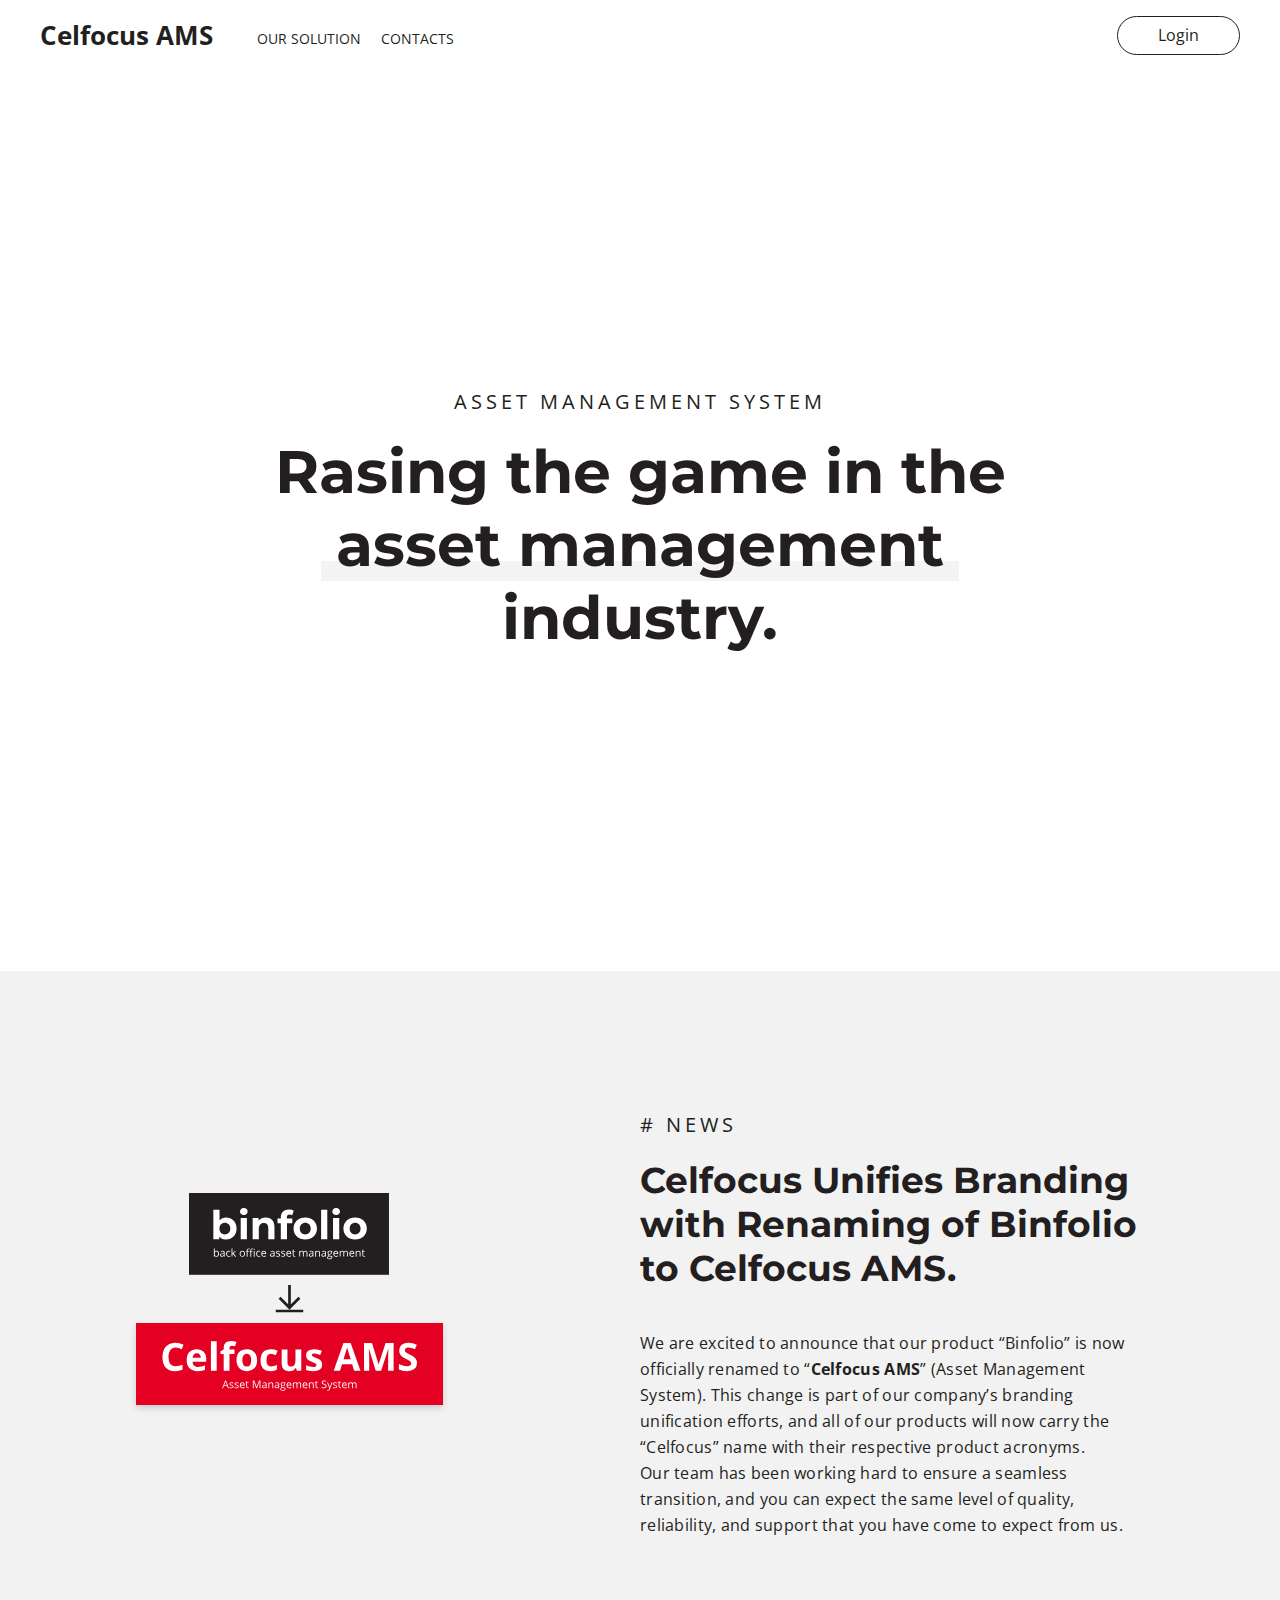
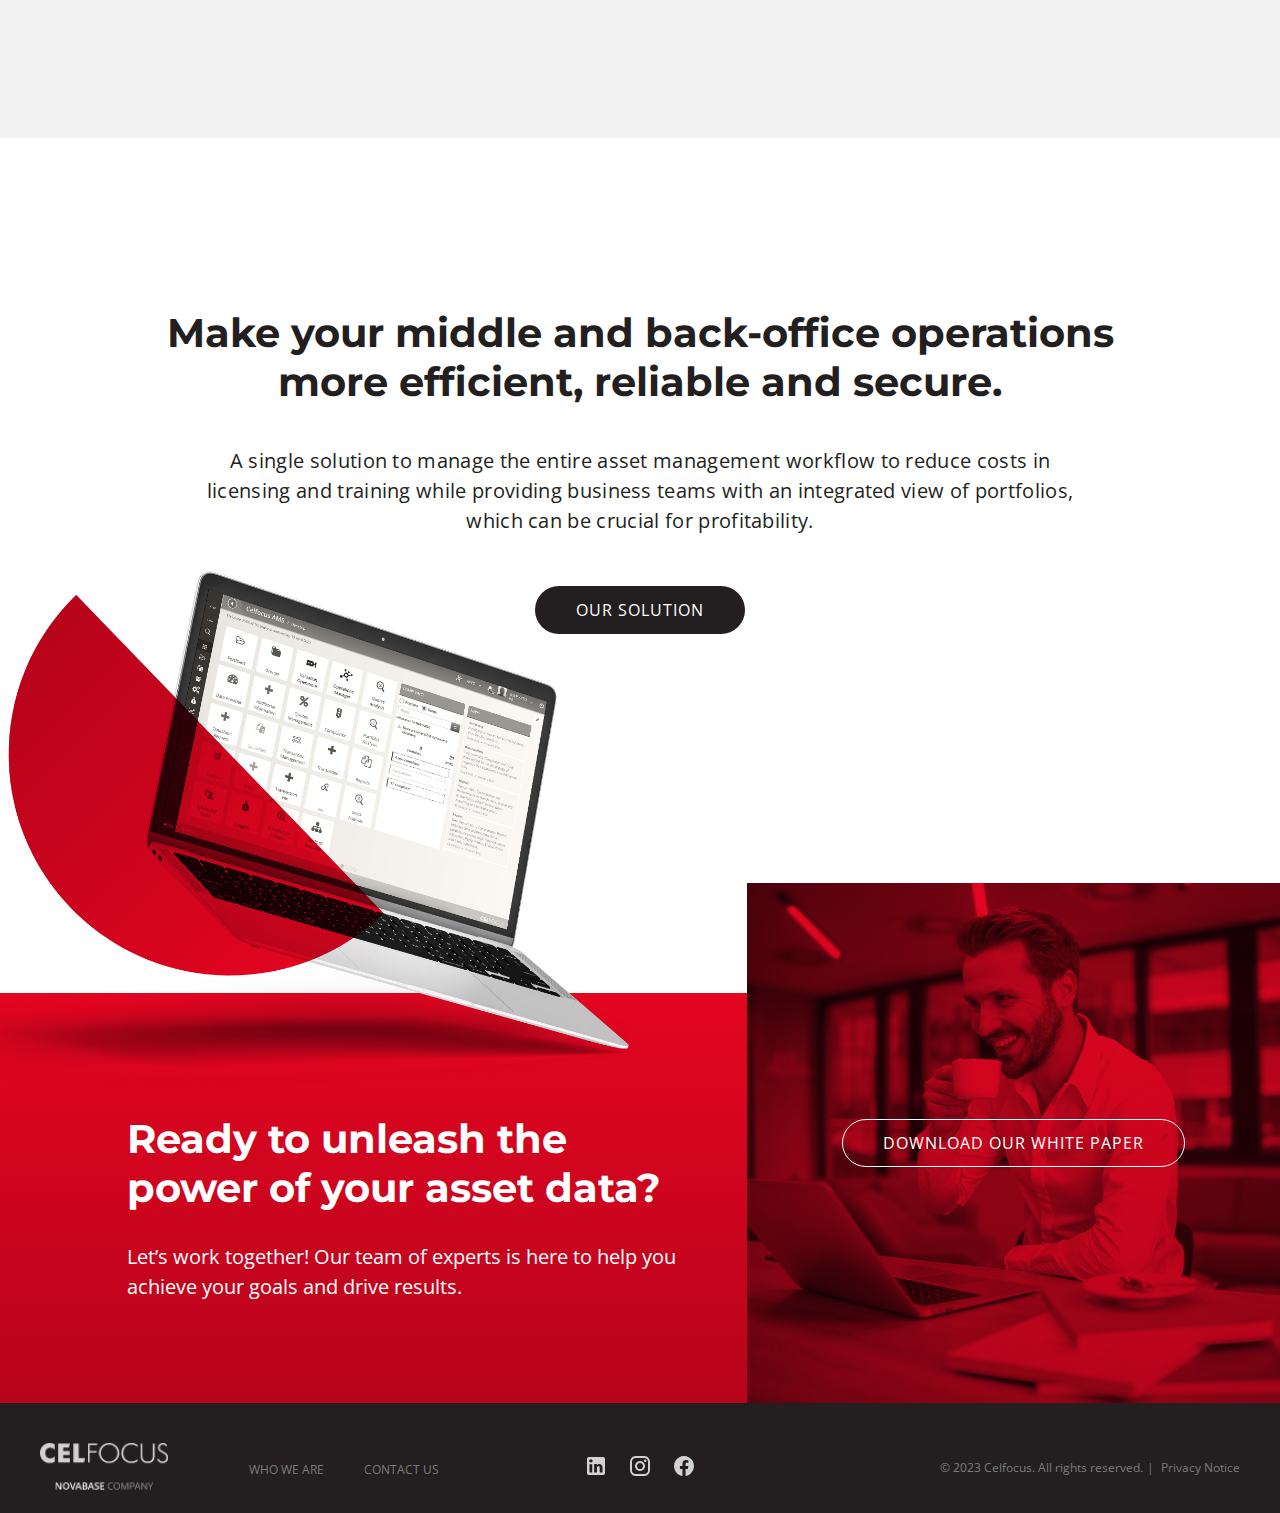
==== index.html @ 7da2d220 "first commit" ====
<!DOCTYPE html>
<html lang="en">

<head>
  <meta charset="UTF-8" />
  <meta http-equiv="X-UA-Compatible" content="IE=edge" />
  <meta name="viewport" content="width=device-width, initial-scale=1.0" />
  <link rel="stylesheet" href="/assets/styles/css/main.css" />
  <title>Celfocus AMS</title>
</head>

<body>
  <header class="header">
    <section class="flex flex__justify--space-between flex__align--center">
      <a href="#" class="header--brand">Celfocus AMS</a>
      <nav class="header--navbar">
        <ul class="flex">
          <li><a href="#">Our solution</a></li>
          <li><a href="#">Contacts</a></li>
        </ul>
      </nav>
      <div class="header--right-content">
        <button type="button" onclick="alert('hello')">Login</button>
      </div>
    </section>
  </header>

  <section class="home-intro p-x--30 p-x--0-lg text-align--center section--min-height">
    <div class="">
      <p class="p-x--0 p-bottom--10 p-bottom--20-lg text text-subtitle--2">
        ASSET MANAGEMENT SYSTEM
      </p>
      <h2 class="p-x--0 heading heading--h1 p-x--140-lg">
        Rasing the game in the <span class="text--background">asset management</span> industry.
      </h2>
    </div>

  </section>
  <section class="home-news  p-x--30 p-x--0-lg ">
    <div class="grid flex flex--column flex__justify--space-between section--min-height  p-bottom--100-lg">
      <div class="home-news__content p-x--0 grid__col--12 grid__col--md-6 flex flex--column p-top--140-lg">
        <p class="p-top--58 p-top--0-lg p-bottom--10 p-bottom--20-lg text text-subtitle--2">
          # NEWS
        </p>
        <h2 class="heading heading--h3 p-bottom--20 p-bottom--40-lg">
          Celfocus Unifies Branding with Renaming of Binfolio to Celfocus AMS.
        </h2>
        <p class="text text-body--2 letter-spacing--028">
          We are excited to announce that our product “Binfolio” is now
          officially renamed to “<strong>Celfocus AMS</strong>” (Asset
          Management System). This change is part of our company’s branding
          unification efforts, and all of our products will now carry the
          “Celfocus” name with their respective product acronyms.
        </p>
        <p class="text text-body--2 letter-spacing--028 p-bottom--100-lg">
          Our team has been working hard to ensure a seamless transition, and
          you can expect the same level of quality, reliability, and support
          that you have come to expect from us.
        </p>
      </div>
      <div
        class="home-news__image grid__col--12 grid__col--md-6 m-bottom--60 m-bottom--0-lg p-top--0-lg p-top--60 flex flex__align--center flex__justify--center">
        <img src="./assets/svg/binfolio-celfocus-ams.svg" />
      </div>
    </div>
  </section>
  <section
    class="home-solution section--min-height flex flex--column flex__justify--space-between flex__align--center p-top--70-lg">
    <div class="home-solution__text p-x--30 p-x--60-lg text-align--center grid flex--column flex__justify--center">
      <h2 class="p-top--100 p-bottom--20 p-bottom--40-lg heading heading--h2 grid__col--md-12">
        Make your middle and back-office operations more efficient, reliable
        and secure.
      </h2>
      <p class="text text-body--1 letter-spacing--003 grid__col--md-12 p-x--40-lg">
        A single solution to manage the entire asset management workflow to
        reduce costs in licensing and training while providing business teams
        with an integrated view of portfolios, which can be crucial for
        profitability.
      </p>
      <div class="m-y--50 flex flex__justify--center">
        <button class="button button-primary text text-body--2 flex__align--center" type="button">
          OUR SOLUTION
        </button>
      </div>
    </div>
    <div class="home-solution__image grid">
      <img src="./assets/images/img-footer-pc.png" alt="" class="grid__col--md-8" />
    </div>
  </section>
  <section class="home-content section--min-height">
    <div
      class="home-content__text  grid flex flex--column text-color--white text-align--left flex flex--column flex__justify--space-between">
      <div
        class="home-content__description grid__col--md-7 flex flex--column flex__align--center flex__justify--center p-x--30 p-right--80-xl p-left--0-xl">
        <h2 class="heading heading--h2 m--0 p-top--70  p-bottom--30">
          Ready to unleash the power of your asset data?
        </h2>
        <p class="line-height--22 text text-body--1 p-bottom--50">
          Let’s work together! Our team of experts is here to help you achieve
          your goals and drive results.
        </p>
      </div>
      <div
        class="home-content__image grid__col--md-5 position__relative flex flex__align--center flex__justify--center">
        <img src="./assets/svg/footer-filter.svg" alt="" class="" />
        <button class="button button-secondary text text-body--2 flex__align--center" type="button">
          DOWNLOAD OUR WHITE PAPER
        </button>
      </div>
    </div>

  </section>

  <footer class="footer grid">
    <div class="footer--info grid__col--12 grid__col--md-5">
      <a href="#" class="footer--info-brand">
        <img src="./assets/images/celfocus-NB-logo.png" class="" alt="celfocus logo" />
      </a>
      <ul class="list">
        <li><a href="#">Who we are</a></li>
        <li><a href="#">Contact us</a></li>
      </ul>
    </div>
    <div class="footer--social-links grid__col--12 grid__col--md-2">
      <ul>
        <li><a href="#"><img src="./assets/svg/linkedin.svg" /></a></li>
        <li><a href="#"><img src="./assets/svg/instagram.svg" /></a></li>
        <li><a href="#"><img src="./assets/svg/facebook.svg" /></a></li>
      </ul>
    </div>
    <div class="footer--copyright grid__col--12 grid__col--md-5">
      <p>
        <span>&copy 2023 Celfocus. All rights reserved.</span>
        <a class="footer-rights--link" href="" target="_blank">Privacy Notice</a>
      </p>
    </div>
  </footer>
</body>

</html>
---- assets/styles/css/main.css ----
/* Fonts */
@import url("https://fonts.googleapis.com/css2?family=Montserrat:wght@400;600;700&family=Open+Sans:wght@400;600;700&display=swap");
/* Breakpoints */ /* Elevations */ /* Font sizes */ /* font-weight variables */ /* Line-heights */ /* Spacings */
/*
 *  Use this file to import the files corresponding to the settings folder.
 *  This folder is used to store variables and configurations.
 *  
 *  E.g. @forward './colors';
 */
/* This is an example file 
Please replace the content according to your design system */
*,
*::after,
*::before {
  box-sizing: border-box;
}

ul,
button,
fieldset {
  padding: 0;
}

h1,
h2,
h3 {
  margin: 0;
  padding: 0;
}

fieldset {
  border: unset;
}

ul {
  list-style: none;
}

a {
  color: inherit;
  text-decoration: none;
}

p {
  margin: 0;
}

a,
button,
label,
span {
  display: inline-flex;
}

button,
input {
  color: inherit;
  font: inherit;
  letter-spacing: inherit;
}

button {
  background-color: transparent;
  border: none;
  cursor: pointer;
}

input {
  -webkit-appearance: none;
  -moz-appearance: none;
  appearance: none;
  margin: 0;
}

strong {
  font-weight: 700;
}

/*
 *  Use this file to import the styling corresponding to the base folder.
 *  This folder is used for initial styling setup (normalize, reset, etc.).
 *  
 *  E.g. @forward './reset';
 */
.sr-only:not(:focus):not(:active) {
  clip: rect(0 0 0 0);
  clip-path: inset(50%);
  height: 1px;
  overflow: hidden;
  position: absolute;
  white-space: nowrap;
  width: 1px;
}

html {
  font-size: 100%;
}

body {
  font-family: "Open Sans", sans-serif;
  color: #231f20;
  line-height: 1.33333;
  margin: 0;
}

section {
  width: 100%;
}
@media all and (min-width: 992px) {
  section > div {
    max-width: 1086px;
    margin: auto;
  }
}

.grid {
  display: flex;
  flex-wrap: wrap;
  width: 100%;
  margin: 0;
}
.grid > .grid_col {
  flex: 1;
}
.grid > .grid__col--1 {
  flex-basis: 8.3333333333%;
  max-width: 8.3333333333%;
  padding: 0 0rem;
}
.grid > .grid__offset--1 {
  margin-left: 8.3333333333%;
}
.grid > .grid__col--2 {
  flex-basis: 16.6666666667%;
  max-width: 16.6666666667%;
  padding: 0 0rem;
}
.grid > .grid__offset--2 {
  margin-left: 16.6666666667%;
}
.grid > .grid__col--3 {
  flex-basis: 25%;
  max-width: 25%;
  padding: 0 0rem;
}
.grid > .grid__offset--3 {
  margin-left: 25%;
}
.grid > .grid__col--4 {
  flex-basis: 33.3333333333%;
  max-width: 33.3333333333%;
  padding: 0 0rem;
}
.grid > .grid__offset--4 {
  margin-left: 33.3333333333%;
}
.grid > .grid__col--5 {
  flex-basis: 41.6666666667%;
  max-width: 41.6666666667%;
  padding: 0 0rem;
}
.grid > .grid__offset--5 {
  margin-left: 41.6666666667%;
}
.grid > .grid__col--6 {
  flex-basis: 50%;
  max-width: 50%;
  padding: 0 0rem;
}
.grid > .grid__offset--6 {
  margin-left: 50%;
}
.grid > .grid__col--7 {
  flex-basis: 58.3333333333%;
  max-width: 58.3333333333%;
  padding: 0 0rem;
}
.grid > .grid__offset--7 {
  margin-left: 58.3333333333%;
}
.grid > .grid__col--8 {
  flex-basis: 66.6666666667%;
  max-width: 66.6666666667%;
  padding: 0 0rem;
}
.grid > .grid__offset--8 {
  margin-left: 66.6666666667%;
}
.grid > .grid__col--9 {
  flex-basis: 75%;
  max-width: 75%;
  padding: 0 0rem;
}
.grid > .grid__offset--9 {
  margin-left: 75%;
}
.grid > .grid__col--10 {
  flex-basis: 83.3333333333%;
  max-width: 83.3333333333%;
  padding: 0 0rem;
}
.grid > .grid__offset--10 {
  margin-left: 83.3333333333%;
}
.grid > .grid__col--11 {
  flex-basis: 91.6666666667%;
  max-width: 91.6666666667%;
  padding: 0 0rem;
}
.grid > .grid__offset--11 {
  margin-left: 91.6666666667%;
}
.grid > .grid__col--12 {
  flex-basis: 100%;
  max-width: 100%;
  padding: 0 0rem;
}
@media screen and (max-width: 600px) {
  .grid > .grid__col--xs {
    flex: 1;
  }
  .grid > .grid__col--xs-1 {
    flex-basis: 8.3333333333%;
    max-width: 8.3333333333%;
    padding: 0 0rem;
  }
  .grid > .grid__offset--xs-1 {
    margin-left: 8.3333333333%;
  }
  .grid > .grid__col--xs-2 {
    flex-basis: 16.6666666667%;
    max-width: 16.6666666667%;
    padding: 0 0rem;
  }
  .grid > .grid__offset--xs-2 {
    margin-left: 16.6666666667%;
  }
  .grid > .grid__col--xs-3 {
    flex-basis: 25%;
    max-width: 25%;
    padding: 0 0rem;
  }
  .grid > .grid__offset--xs-3 {
    margin-left: 25%;
  }
  .grid > .grid__col--xs-4 {
    flex-basis: 33.3333333333%;
    max-width: 33.3333333333%;
    padding: 0 0rem;
  }
  .grid > .grid__offset--xs-4 {
    margin-left: 33.3333333333%;
  }
  .grid > .grid__col--xs-5 {
    flex-basis: 41.6666666667%;
    max-width: 41.6666666667%;
    padding: 0 0rem;
  }
  .grid > .grid__offset--xs-5 {
    margin-left: 41.6666666667%;
  }
  .grid > .grid__col--xs-6 {
    flex-basis: 50%;
    max-width: 50%;
    padding: 0 0rem;
  }
  .grid > .grid__offset--xs-6 {
    margin-left: 50%;
  }
  .grid > .grid__col--xs-7 {
    flex-basis: 58.3333333333%;
    max-width: 58.3333333333%;
    padding: 0 0rem;
  }
  .grid > .grid__offset--xs-7 {
    margin-left: 58.3333333333%;
  }
  .grid > .grid__col--xs-8 {
    flex-basis: 66.6666666667%;
    max-width: 66.6666666667%;
    padding: 0 0rem;
  }
  .grid > .grid__offset--xs-8 {
    margin-left: 66.6666666667%;
  }
  .grid > .grid__col--xs-9 {
    flex-basis: 75%;
    max-width: 75%;
    padding: 0 0rem;
  }
  .grid > .grid__offset--xs-9 {
    margin-left: 75%;
  }
  .grid > .grid__col--xs-10 {
    flex-basis: 83.3333333333%;
    max-width: 83.3333333333%;
    padding: 0 0rem;
  }
  .grid > .grid__offset--xs-10 {
    margin-left: 83.3333333333%;
  }
  .grid > .grid__col--xs-11 {
    flex-basis: 91.6666666667%;
    max-width: 91.6666666667%;
    padding: 0 0rem;
  }
  .grid > .grid__offset--xs-11 {
    margin-left: 91.6666666667%;
  }
  .grid > .grid__col--xs-12 {
    flex-basis: 100%;
    max-width: 100%;
    padding: 0 0rem;
  }
}
@media all and (min-width: 600px) {
  .grid > .grid__col--sm {
    flex: 1;
  }
  .grid > .grid__col--sm-1 {
    flex-basis: 8.3333333333%;
    max-width: 8.3333333333%;
    padding: 0 0rem;
  }
  .grid > .grid__offset--sm-1 {
    margin-left: 8.3333333333%;
  }
  .grid > .grid__col--sm-2 {
    flex-basis: 16.6666666667%;
    max-width: 16.6666666667%;
    padding: 0 0rem;
  }
  .grid > .grid__offset--sm-2 {
    margin-left: 16.6666666667%;
  }
  .grid > .grid__col--sm-3 {
    flex-basis: 25%;
    max-width: 25%;
    padding: 0 0rem;
  }
  .grid > .grid__offset--sm-3 {
    margin-left: 25%;
  }
  .grid > .grid__col--sm-4 {
    flex-basis: 33.3333333333%;
    max-width: 33.3333333333%;
    padding: 0 0rem;
  }
  .grid > .grid__offset--sm-4 {
    margin-left: 33.3333333333%;
  }
  .grid > .grid__col--sm-5 {
    flex-basis: 41.6666666667%;
    max-width: 41.6666666667%;
    padding: 0 0rem;
  }
  .grid > .grid__offset--sm-5 {
    margin-left: 41.6666666667%;
  }
  .grid > .grid__col--sm-6 {
    flex-basis: 50%;
    max-width: 50%;
    padding: 0 0rem;
  }
  .grid > .grid__offset--sm-6 {
    margin-left: 50%;
  }
  .grid > .grid__col--sm-7 {
    flex-basis: 58.3333333333%;
    max-width: 58.3333333333%;
    padding: 0 0rem;
  }
  .grid > .grid__offset--sm-7 {
    margin-left: 58.3333333333%;
  }
  .grid > .grid__col--sm-8 {
    flex-basis: 66.6666666667%;
    max-width: 66.6666666667%;
    padding: 0 0rem;
  }
  .grid > .grid__offset--sm-8 {
    margin-left: 66.6666666667%;
  }
  .grid > .grid__col--sm-9 {
    flex-basis: 75%;
    max-width: 75%;
    padding: 0 0rem;
  }
  .grid > .grid__offset--sm-9 {
    margin-left: 75%;
  }
  .grid > .grid__col--sm-10 {
    flex-basis: 83.3333333333%;
    max-width: 83.3333333333%;
    padding: 0 0rem;
  }
  .grid > .grid__offset--sm-10 {
    margin-left: 83.3333333333%;
  }
  .grid > .grid__col--sm-11 {
    flex-basis: 91.6666666667%;
    max-width: 91.6666666667%;
    padding: 0 0rem;
  }
  .grid > .grid__offset--sm-11 {
    margin-left: 91.6666666667%;
  }
  .grid > .grid__col--sm-12 {
    flex-basis: 100%;
    max-width: 100%;
    padding: 0 0rem;
  }
}
@media all and (min-width: 992px) {
  .grid > .grid__col--md {
    flex: 1;
  }
  .grid > .grid__col--md-1 {
    flex-basis: 8.3333333333%;
    max-width: 8.3333333333%;
    padding: 0 0rem;
  }
  .grid > .grid__offset--md-1 {
    margin-left: 8.3333333333%;
  }
  .grid > .grid__col--md-2 {
    flex-basis: 16.6666666667%;
    max-width: 16.6666666667%;
    padding: 0 0rem;
  }
  .grid > .grid__offset--md-2 {
    margin-left: 16.6666666667%;
  }
  .grid > .grid__col--md-3 {
    flex-basis: 25%;
    max-width: 25%;
    padding: 0 0rem;
  }
  .grid > .grid__offset--md-3 {
    margin-left: 25%;
  }
  .grid > .grid__col--md-4 {
    flex-basis: 33.3333333333%;
    max-width: 33.3333333333%;
    padding: 0 0rem;
  }
  .grid > .grid__offset--md-4 {
    margin-left: 33.3333333333%;
  }
  .grid > .grid__col--md-5 {
    flex-basis: 41.6666666667%;
    max-width: 41.6666666667%;
    padding: 0 0rem;
  }
  .grid > .grid__offset--md-5 {
    margin-left: 41.6666666667%;
  }
  .grid > .grid__col--md-6 {
    flex-basis: 50%;
    max-width: 50%;
    padding: 0 0rem;
  }
  .grid > .grid__offset--md-6 {
    margin-left: 50%;
  }
  .grid > .grid__col--md-7 {
    flex-basis: 58.3333333333%;
    max-width: 58.3333333333%;
    padding: 0 0rem;
  }
  .grid > .grid__offset--md-7 {
    margin-left: 58.3333333333%;
  }
  .grid > .grid__col--md-8 {
    flex-basis: 66.6666666667%;
    max-width: 66.6666666667%;
    padding: 0 0rem;
  }
  .grid > .grid__offset--md-8 {
    margin-left: 66.6666666667%;
  }
  .grid > .grid__col--md-9 {
    flex-basis: 75%;
    max-width: 75%;
    padding: 0 0rem;
  }
  .grid > .grid__offset--md-9 {
    margin-left: 75%;
  }
  .grid > .grid__col--md-10 {
    flex-basis: 83.3333333333%;
    max-width: 83.3333333333%;
    padding: 0 0rem;
  }
  .grid > .grid__offset--md-10 {
    margin-left: 83.3333333333%;
  }
  .grid > .grid__col--md-11 {
    flex-basis: 91.6666666667%;
    max-width: 91.6666666667%;
    padding: 0 0rem;
  }
  .grid > .grid__offset--md-11 {
    margin-left: 91.6666666667%;
  }
  .grid > .grid__col--md-12 {
    flex-basis: 100%;
    max-width: 100%;
    padding: 0 0rem;
  }
}
@media all and (min-width: 1360px) {
  .grid > .grid__col--lg-1 {
    flex-basis: 8.3333333333%;
    max-width: 8.3333333333%;
    padding: 0 0rem;
  }
  .grid > .grid__offset--lg-1 {
    margin-left: 8.3333333333%;
  }
  .grid > .grid__col--lg-2 {
    flex-basis: 16.6666666667%;
    max-width: 16.6666666667%;
    padding: 0 0rem;
  }
  .grid > .grid__offset--lg-2 {
    margin-left: 16.6666666667%;
  }
  .grid > .grid__col--lg-3 {
    flex-basis: 25%;
    max-width: 25%;
    padding: 0 0rem;
  }
  .grid > .grid__offset--lg-3 {
    margin-left: 25%;
  }
  .grid > .grid__col--lg-4 {
    flex-basis: 33.3333333333%;
    max-width: 33.3333333333%;
    padding: 0 0rem;
  }
  .grid > .grid__offset--lg-4 {
    margin-left: 33.3333333333%;
  }
  .grid > .grid__col--lg-5 {
    flex-basis: 41.6666666667%;
    max-width: 41.6666666667%;
    padding: 0 0rem;
  }
  .grid > .grid__offset--lg-5 {
    margin-left: 41.6666666667%;
  }
  .grid > .grid__col--lg-6 {
    flex-basis: 50%;
    max-width: 50%;
    padding: 0 0rem;
  }
  .grid > .grid__offset--lg-6 {
    margin-left: 50%;
  }
  .grid > .grid__col--lg-7 {
    flex-basis: 58.3333333333%;
    max-width: 58.3333333333%;
    padding: 0 0rem;
  }
  .grid > .grid__offset--lg-7 {
    margin-left: 58.3333333333%;
  }
  .grid > .grid__col--lg-8 {
    flex-basis: 66.6666666667%;
    max-width: 66.6666666667%;
    padding: 0 0rem;
  }
  .grid > .grid__offset--lg-8 {
    margin-left: 66.6666666667%;
  }
  .grid > .grid__col--lg-9 {
    flex-basis: 75%;
    max-width: 75%;
    padding: 0 0rem;
  }
  .grid > .grid__offset--lg-9 {
    margin-left: 75%;
  }
  .grid > .grid__col--lg-10 {
    flex-basis: 83.3333333333%;
    max-width: 83.3333333333%;
    padding: 0 0rem;
  }
  .grid > .grid__offset--lg-10 {
    margin-left: 83.3333333333%;
  }
  .grid > .grid__col--lg-11 {
    flex-basis: 91.6666666667%;
    max-width: 91.6666666667%;
    padding: 0 0rem;
  }
  .grid > .grid__offset--lg-11 {
    margin-left: 91.6666666667%;
  }
  .grid > .grid__col--lg-12 {
    flex-basis: 100%;
    max-width: 100%;
    padding: 0 0rem;
  }
}
@media all and (min-width: 1600px) {
  .grid > .grid__col--xl-1 {
    flex-basis: 8.3333333333%;
    max-width: 8.3333333333%;
    padding: 0 0rem;
  }
  .grid > .grid__offset--xl-1 {
    margin-left: 8.3333333333%;
  }
  .grid > .grid__col--xl-2 {
    flex-basis: 16.6666666667%;
    max-width: 16.6666666667%;
    padding: 0 0rem;
  }
  .grid > .grid__offset--xl-2 {
    margin-left: 16.6666666667%;
  }
  .grid > .grid__col--xl-3 {
    flex-basis: 25%;
    max-width: 25%;
    padding: 0 0rem;
  }
  .grid > .grid__offset--xl-3 {
    margin-left: 25%;
  }
  .grid > .grid__col--xl-4 {
    flex-basis: 33.3333333333%;
    max-width: 33.3333333333%;
    padding: 0 0rem;
  }
  .grid > .grid__offset--xl-4 {
    margin-left: 33.3333333333%;
  }
  .grid > .grid__col--xl-5 {
    flex-basis: 41.6666666667%;
    max-width: 41.6666666667%;
    padding: 0 0rem;
  }
  .grid > .grid__offset--xl-5 {
    margin-left: 41.6666666667%;
  }
  .grid > .grid__col--xl-6 {
    flex-basis: 50%;
    max-width: 50%;
    padding: 0 0rem;
  }
  .grid > .grid__offset--xl-6 {
    margin-left: 50%;
  }
  .grid > .grid__col--xl-7 {
    flex-basis: 58.3333333333%;
    max-width: 58.3333333333%;
    padding: 0 0rem;
  }
  .grid > .grid__offset--xl-7 {
    margin-left: 58.3333333333%;
  }
  .grid > .grid__col--xl-8 {
    flex-basis: 66.6666666667%;
    max-width: 66.6666666667%;
    padding: 0 0rem;
  }
  .grid > .grid__offset--xl-8 {
    margin-left: 66.6666666667%;
  }
  .grid > .grid__col--xl-9 {
    flex-basis: 75%;
    max-width: 75%;
    padding: 0 0rem;
  }
  .grid > .grid__offset--xl-9 {
    margin-left: 75%;
  }
  .grid > .grid__col--xl-10 {
    flex-basis: 83.3333333333%;
    max-width: 83.3333333333%;
    padding: 0 0rem;
  }
  .grid > .grid__offset--xl-10 {
    margin-left: 83.3333333333%;
  }
  .grid > .grid__col--xl-11 {
    flex-basis: 91.6666666667%;
    max-width: 91.6666666667%;
    padding: 0 0rem;
  }
  .grid > .grid__offset--xl-11 {
    margin-left: 91.6666666667%;
  }
  .grid > .grid__col--xl-12 {
    flex-basis: 100%;
    max-width: 100%;
    padding: 0 0rem;
  }
}

picture {
  line-height: 0;
}

/*
 *  Use this file to import the styling corresponding to the generic folder.
 *  This folder is used for generic styling (animation, grid, etc.).
 *  
 *  E.g. @forward './animations';
 */
.border-radius--20 {
  border-radius: 1.25rem;
}
.border-radius--24 {
  border-radius: 1.5rem;
}

.flex__align--start {
  align-items: flex-start;
}
.flex__align--center {
  align-items: center;
}
.flex__align--end {
  align-items: flex-end;
}
@media all and (min-width: 600px) {
  .flex__align--start-md {
    align-items: flex-start;
  }
  .flex__align--center-md {
    align-items: center;
  }
  .flex__align--end-md {
    align-items: flex-end;
  }
}
@media all and (min-width: 992px) {
  .flex__align--start-lg {
    align-items: flex-start;
  }
  .flex__align--center-lg {
    align-items: center;
  }
  .flex__align--end-lg {
    align-items: flex-end;
  }
}
@media all and (min-width: 1360px) {
  .flex__align--start-xl {
    align-items: flex-start;
  }
  .flex__align--center-xl {
    align-items: center;
  }
  .flex__align--end-xl {
    align-items: flex-end;
  }
}
.flex__align-self--start {
  align-self: flex-start;
}
.flex__align-self--center {
  align-self: center;
}
.flex__align-self--end {
  align-self: flex-end;
}
@media all and (min-width: 600px) {
  .flex__align-self--start-md {
    align-self: flex-start;
  }
  .flex__align-self--center-md {
    align-self: center;
  }
  .flex__align-self--end-md {
    align-self: flex-end;
  }
}
@media all and (min-width: 992px) {
  .flex__align-self--start-lg {
    align-self: flex-start;
  }
  .flex__align-self--center-lg {
    align-self: center;
  }
  .flex__align-self--end-lg {
    align-self: flex-end;
  }
}
@media all and (min-width: 1360px) {
  .flex__align-self--start-xl {
    align-self: flex-start;
  }
  .flex__align-self--center-xl {
    align-self: center;
  }
  .flex__align-self--end-xl {
    align-self: flex-end;
  }
}

.flex--row {
  flex-direction: row;
}
.flex--row-reverse {
  flex-direction: row-reverse;
}
.flex--column {
  flex-direction: column;
}
.flex--column-reverse {
  flex-direction: column-reverse;
}
@media all and (min-width: 600px) {
  .flex--row-md {
    flex-direction: row;
  }
  .flex--row-reverse-md {
    flex-direction: row-reverse;
  }
  .flex--column-md {
    flex-direction: column;
  }
  .flex--column-reverse-md {
    flex-direction: column-reverse;
  }
}
@media all and (min-width: 992px) {
  .flex--row-lg {
    flex-direction: row;
  }
  .flex--row-reverse-lg {
    flex-direction: row-reverse;
  }
  .flex--column-lg {
    flex-direction: column;
  }
  .flex--column-reverse-lg {
    flex-direction: column-reverse;
  }
}
@media all and (min-width: 1360px) {
  .flex--row-xl {
    flex-direction: row;
  }
  .flex--row-reverse-xl {
    flex-direction: row-reverse;
  }
  .flex--column-xl {
    flex-direction: column;
  }
  .flex--column-reverse-xl {
    flex-direction: column-reverse;
  }
}

.flex__grow, .flex__grow--equal > * {
  flex: 1;
}
.flex__grow--auto > * {
  flex: auto;
}

.flex__justify--start {
  justify-content: flex-start;
}
.flex__justify--center {
  justify-content: center;
}
.flex__justify--end {
  justify-content: flex-end;
}
.flex__justify--space-around {
  justify-content: space-around;
}
.flex__justify--space-between {
  justify-content: space-between;
}
.flex__justify--space-evenly {
  justify-content: space-evenly;
}
@media all and (min-width: 600px) {
  .flex__justify--start-md {
    justify-content: flex-start;
  }
  .flex__justify--center-md {
    justify-content: center;
  }
  .flex__justify--end-md {
    justify-content: flex-end;
  }
  .flex__justify--space-around-md {
    justify-content: space-around;
  }
  .flex__justify--space-between-md {
    justify-content: space-between;
  }
  .flex__justify--space-evenly-md {
    justify-content: space-evenly;
  }
}
@media all and (min-width: 992px) {
  .flex__justify--start-lg {
    justify-content: flex-start;
  }
  .flex__justify--center-lg {
    justify-content: center;
  }
  .flex__justify--end-lg {
    justify-content: flex-end;
  }
  .flex__justify--space-around-lg {
    justify-content: space-around;
  }
  .flex__justify--space-between-lg {
    justify-content: space-between;
  }
  .flex__justify--space-evenly-lg {
    justify-content: space-evenly;
  }
}
@media all and (min-width: 1360px) {
  .flex__justify--start-xl {
    justify-content: flex-start;
  }
  .flex__justify--center-xl {
    justify-content: center;
  }
  .flex__justify--end-xl {
    justify-content: flex-end;
  }
  .flex__justify--space-around-xl {
    justify-content: space-around;
  }
  .flex__justify--space-between-xl {
    justify-content: space-between;
  }
  .flex__justify--space-evenly-xl {
    justify-content: space-evenly;
  }
}
.flex__justify-self--start {
  justify-self: flex-start;
}
.flex__justify-self--center {
  justify-self: center;
}
.flex__justify-self--end {
  justify-self: flex-end;
}
.flex__justify-self--space-around {
  justify-self: space-around;
}
.flex__justify-self--space-between {
  justify-self: space-between;
}
.flex__justify-self--space-evenly {
  justify-self: space-evenly;
}
@media all and (min-width: 600px) {
  .flex__justify-self--start-md {
    justify-self: flex-start;
  }
  .flex__justify-self--center-md {
    justify-self: center;
  }
  .flex__justify-self--end-md {
    justify-self: flex-end;
  }
  .flex__justify-self--space-around-md {
    justify-self: space-around;
  }
  .flex__justify-self--space-between-md {
    justify-self: space-between;
  }
  .flex__justify-self--space-evenly-md {
    justify-self: space-evenly;
  }
}
@media all and (min-width: 992px) {
  .flex__justify-self--start-lg {
    justify-self: flex-start;
  }
  .flex__justify-self--center-lg {
    justify-self: center;
  }
  .flex__justify-self--end-lg {
    justify-self: flex-end;
  }
  .flex__justify-self--space-around-lg {
    justify-self: space-around;
  }
  .flex__justify-self--space-between-lg {
    justify-self: space-between;
  }
  .flex__justify-self--space-evenly-lg {
    justify-self: space-evenly;
  }
}
@media all and (min-width: 1360px) {
  .flex__justify-self--start-xl {
    justify-self: flex-start;
  }
  .flex__justify-self--center-xl {
    justify-self: center;
  }
  .flex__justify-self--end-xl {
    justify-self: flex-end;
  }
  .flex__justify-self--space-around-xl {
    justify-self: space-around;
  }
  .flex__justify-self--space-between-xl {
    justify-self: space-between;
  }
  .flex__justify-self--space-evenly-xl {
    justify-self: space-evenly;
  }
}

.flex--wrap {
  flex-wrap: wrap;
}
.flex--no-wrap {
  flex-wrap: no-wrap;
}
@media all and (min-width: 600px) {
  .flex--wrap-md {
    flex-wrap: wrap;
  }
  .flex--no-wrap-md {
    flex-wrap: no-wrap;
  }
}
@media all and (min-width: 992px) {
  .flex--wrap-lg {
    flex-wrap: wrap;
  }
  .flex--no-wrap-lg {
    flex-wrap: no-wrap;
  }
}
@media all and (min-width: 1360px) {
  .flex--wrap-xl {
    flex-wrap: wrap;
  }
  .flex--no-wrap-xl {
    flex-wrap: no-wrap;
  }
}

.flex {
  display: flex;
}
.flex--inline {
  display: inline-flex;
}
@media all and (min-width: 600px) {
  .flex-md {
    display: flex;
  }
  .flex--inline-md {
    display: inline-flex;
  }
}
@media all and (min-width: 992px) {
  .flex-lg {
    display: flex;
  }
  .flex--inline-lg {
    display: inline-flex;
  }
}
@media all and (min-width: 1360px) {
  .flex-xl {
    display: flex;
  }
  .flex--inline-xl {
    display: inline-flex;
  }
}

.font-weight--regular {
  font-weight: 400;
}
.font-weight--medium {
  font-weight: 500;
}
.font-weight--semibold {
  font-weight: 600;
}
.font-weight--bold {
  font-weight: 700;
}

.font-size--12 {
  font-size: 0.75rem;
}
.font-size--14 {
  font-size: 0.875rem;
}
.font-size--16 {
  font-size: 1rem;
}
.font-size--20 {
  font-size: 1.25rem;
}
.font-size--30 {
  font-size: 1.875rem;
}
.font-size--36 {
  font-size: 2.25rem;
}
.font-size--40 {
  font-size: 2.5rem;
}
.font-size--60 {
  font-size: 3.75rem;
}

.m-x--auto {
  margin-left: auto !important;
  margin-right: auto !important;
}

.m-y--auto {
  margin-top: auto !important;
  margin-bottom: auto !important;
}

.m--auto {
  margin: auto !important;
}

.m-top--auto {
  margin-top: auto !important;
}

.m-bottom--auto {
  margin-bottom: auto !important;
}

body:not([dir=rtl]) .m-right--auto {
  margin-right: auto !important;
}

body[dir=rtl] .m-right--auto {
  margin-left: auto !important;
}

body:not([dir=rtl]) .m-left--auto {
  margin-left: auto !important;
}

body[dir=rtl] .m-left--auto {
  margin-right: auto !important;
}

.p-x--auto {
  padding-left: auto !important;
  padding-right: auto !important;
}

.p-y--auto {
  padding-top: auto !important;
  padding-bottom: auto !important;
}

.p--auto {
  padding: auto !important;
}

.p-top--auto {
  padding-top: auto !important;
}

.p-bottom--auto {
  padding-bottom: auto !important;
}

body:not([dir=rtl]) .p-right--auto {
  padding-right: auto !important;
}

body[dir=rtl] .p-right--auto {
  padding-left: auto !important;
}

body:not([dir=rtl]) .p-left--auto {
  padding-left: auto !important;
}

body[dir=rtl] .p-left--auto {
  padding-right: auto !important;
}

.m-x--0 {
  margin-left: 0 !important;
  margin-right: 0 !important;
}

.m-y--0 {
  margin-top: 0 !important;
  margin-bottom: 0 !important;
}

.m--0 {
  margin: 0 !important;
}

.m-top--0 {
  margin-top: 0 !important;
}

.m-bottom--0 {
  margin-bottom: 0 !important;
}

body:not([dir=rtl]) .m-right--0 {
  margin-right: 0 !important;
}

body[dir=rtl] .m-right--0 {
  margin-left: 0 !important;
}

body:not([dir=rtl]) .m-left--0 {
  margin-left: 0 !important;
}

body[dir=rtl] .m-left--0 {
  margin-right: 0 !important;
}

.p-x--0 {
  padding-left: 0 !important;
  padding-right: 0 !important;
}

.p-y--0 {
  padding-top: 0 !important;
  padding-bottom: 0 !important;
}

.p--0 {
  padding: 0 !important;
}

.p-top--0 {
  padding-top: 0 !important;
}

.p-bottom--0 {
  padding-bottom: 0 !important;
}

body:not([dir=rtl]) .p-right--0 {
  padding-right: 0 !important;
}

body[dir=rtl] .p-right--0 {
  padding-left: 0 !important;
}

body:not([dir=rtl]) .p-left--0 {
  padding-left: 0 !important;
}

body[dir=rtl] .p-left--0 {
  padding-right: 0 !important;
}

.m-x--04 {
  margin-left: 0.25rem !important;
  margin-right: 0.25rem !important;
}

.m-y--04 {
  margin-top: 0.25rem !important;
  margin-bottom: 0.25rem !important;
}

.m--04 {
  margin: 0.25rem !important;
}

.m-top--04 {
  margin-top: 0.25rem !important;
}

.m-bottom--04 {
  margin-bottom: 0.25rem !important;
}

body:not([dir=rtl]) .m-right--04 {
  margin-right: 0.25rem !important;
}

body[dir=rtl] .m-right--04 {
  margin-left: 0.25rem !important;
}

body:not([dir=rtl]) .m-left--04 {
  margin-left: 0.25rem !important;
}

body[dir=rtl] .m-left--04 {
  margin-right: 0.25rem !important;
}

.p-x--04 {
  padding-left: 0.25rem !important;
  padding-right: 0.25rem !important;
}

.p-y--04 {
  padding-top: 0.25rem !important;
  padding-bottom: 0.25rem !important;
}

.p--04 {
  padding: 0.25rem !important;
}

.p-top--04 {
  padding-top: 0.25rem !important;
}

.p-bottom--04 {
  padding-bottom: 0.25rem !important;
}

body:not([dir=rtl]) .p-right--04 {
  padding-right: 0.25rem !important;
}

body[dir=rtl] .p-right--04 {
  padding-left: 0.25rem !important;
}

body:not([dir=rtl]) .p-left--04 {
  padding-left: 0.25rem !important;
}

body[dir=rtl] .p-left--04 {
  padding-right: 0.25rem !important;
}

.m-x--06 {
  margin-left: 0.375rem !important;
  margin-right: 0.375rem !important;
}

.m-y--06 {
  margin-top: 0.375rem !important;
  margin-bottom: 0.375rem !important;
}

.m--06 {
  margin: 0.375rem !important;
}

.m-top--06 {
  margin-top: 0.375rem !important;
}

.m-bottom--06 {
  margin-bottom: 0.375rem !important;
}

body:not([dir=rtl]) .m-right--06 {
  margin-right: 0.375rem !important;
}

body[dir=rtl] .m-right--06 {
  margin-left: 0.375rem !important;
}

body:not([dir=rtl]) .m-left--06 {
  margin-left: 0.375rem !important;
}

body[dir=rtl] .m-left--06 {
  margin-right: 0.375rem !important;
}

.p-x--06 {
  padding-left: 0.375rem !important;
  padding-right: 0.375rem !important;
}

.p-y--06 {
  padding-top: 0.375rem !important;
  padding-bottom: 0.375rem !important;
}

.p--06 {
  padding: 0.375rem !important;
}

.p-top--06 {
  padding-top: 0.375rem !important;
}

.p-bottom--06 {
  padding-bottom: 0.375rem !important;
}

body:not([dir=rtl]) .p-right--06 {
  padding-right: 0.375rem !important;
}

body[dir=rtl] .p-right--06 {
  padding-left: 0.375rem !important;
}

body:not([dir=rtl]) .p-left--06 {
  padding-left: 0.375rem !important;
}

body[dir=rtl] .p-left--06 {
  padding-right: 0.375rem !important;
}

.m-x--08 {
  margin-left: 0.5rem !important;
  margin-right: 0.5rem !important;
}

.m-y--08 {
  margin-top: 0.5rem !important;
  margin-bottom: 0.5rem !important;
}

.m--08 {
  margin: 0.5rem !important;
}

.m-top--08 {
  margin-top: 0.5rem !important;
}

.m-bottom--08 {
  margin-bottom: 0.5rem !important;
}

body:not([dir=rtl]) .m-right--08 {
  margin-right: 0.5rem !important;
}

body[dir=rtl] .m-right--08 {
  margin-left: 0.5rem !important;
}

body:not([dir=rtl]) .m-left--08 {
  margin-left: 0.5rem !important;
}

body[dir=rtl] .m-left--08 {
  margin-right: 0.5rem !important;
}

.p-x--08 {
  padding-left: 0.5rem !important;
  padding-right: 0.5rem !important;
}

.p-y--08 {
  padding-top: 0.5rem !important;
  padding-bottom: 0.5rem !important;
}

.p--08 {
  padding: 0.5rem !important;
}

.p-top--08 {
  padding-top: 0.5rem !important;
}

.p-bottom--08 {
  padding-bottom: 0.5rem !important;
}

body:not([dir=rtl]) .p-right--08 {
  padding-right: 0.5rem !important;
}

body[dir=rtl] .p-right--08 {
  padding-left: 0.5rem !important;
}

body:not([dir=rtl]) .p-left--08 {
  padding-left: 0.5rem !important;
}

body[dir=rtl] .p-left--08 {
  padding-right: 0.5rem !important;
}

.m-x--09 {
  margin-left: 0.563rem !important;
  margin-right: 0.563rem !important;
}

.m-y--09 {
  margin-top: 0.563rem !important;
  margin-bottom: 0.563rem !important;
}

.m--09 {
  margin: 0.563rem !important;
}

.m-top--09 {
  margin-top: 0.563rem !important;
}

.m-bottom--09 {
  margin-bottom: 0.563rem !important;
}

body:not([dir=rtl]) .m-right--09 {
  margin-right: 0.563rem !important;
}

body[dir=rtl] .m-right--09 {
  margin-left: 0.563rem !important;
}

body:not([dir=rtl]) .m-left--09 {
  margin-left: 0.563rem !important;
}

body[dir=rtl] .m-left--09 {
  margin-right: 0.563rem !important;
}

.p-x--09 {
  padding-left: 0.563rem !important;
  padding-right: 0.563rem !important;
}

.p-y--09 {
  padding-top: 0.563rem !important;
  padding-bottom: 0.563rem !important;
}

.p--09 {
  padding: 0.563rem !important;
}

.p-top--09 {
  padding-top: 0.563rem !important;
}

.p-bottom--09 {
  padding-bottom: 0.563rem !important;
}

body:not([dir=rtl]) .p-right--09 {
  padding-right: 0.563rem !important;
}

body[dir=rtl] .p-right--09 {
  padding-left: 0.563rem !important;
}

body:not([dir=rtl]) .p-left--09 {
  padding-left: 0.563rem !important;
}

body[dir=rtl] .p-left--09 {
  padding-right: 0.563rem !important;
}

.m-x--10 {
  margin-left: 0.625rem !important;
  margin-right: 0.625rem !important;
}

.m-y--10 {
  margin-top: 0.625rem !important;
  margin-bottom: 0.625rem !important;
}

.m--10 {
  margin: 0.625rem !important;
}

.m-top--10 {
  margin-top: 0.625rem !important;
}

.m-bottom--10 {
  margin-bottom: 0.625rem !important;
}

body:not([dir=rtl]) .m-right--10 {
  margin-right: 0.625rem !important;
}

body[dir=rtl] .m-right--10 {
  margin-left: 0.625rem !important;
}

body:not([dir=rtl]) .m-left--10 {
  margin-left: 0.625rem !important;
}

body[dir=rtl] .m-left--10 {
  margin-right: 0.625rem !important;
}

.p-x--10 {
  padding-left: 0.625rem !important;
  padding-right: 0.625rem !important;
}

.p-y--10 {
  padding-top: 0.625rem !important;
  padding-bottom: 0.625rem !important;
}

.p--10 {
  padding: 0.625rem !important;
}

.p-top--10 {
  padding-top: 0.625rem !important;
}

.p-bottom--10 {
  padding-bottom: 0.625rem !important;
}

body:not([dir=rtl]) .p-right--10 {
  padding-right: 0.625rem !important;
}

body[dir=rtl] .p-right--10 {
  padding-left: 0.625rem !important;
}

body:not([dir=rtl]) .p-left--10 {
  padding-left: 0.625rem !important;
}

body[dir=rtl] .p-left--10 {
  padding-right: 0.625rem !important;
}

.m-x--12 {
  margin-left: 0.75rem !important;
  margin-right: 0.75rem !important;
}

.m-y--12 {
  margin-top: 0.75rem !important;
  margin-bottom: 0.75rem !important;
}

.m--12 {
  margin: 0.75rem !important;
}

.m-top--12 {
  margin-top: 0.75rem !important;
}

.m-bottom--12 {
  margin-bottom: 0.75rem !important;
}

body:not([dir=rtl]) .m-right--12 {
  margin-right: 0.75rem !important;
}

body[dir=rtl] .m-right--12 {
  margin-left: 0.75rem !important;
}

body:not([dir=rtl]) .m-left--12 {
  margin-left: 0.75rem !important;
}

body[dir=rtl] .m-left--12 {
  margin-right: 0.75rem !important;
}

.p-x--12 {
  padding-left: 0.75rem !important;
  padding-right: 0.75rem !important;
}

.p-y--12 {
  padding-top: 0.75rem !important;
  padding-bottom: 0.75rem !important;
}

.p--12 {
  padding: 0.75rem !important;
}

.p-top--12 {
  padding-top: 0.75rem !important;
}

.p-bottom--12 {
  padding-bottom: 0.75rem !important;
}

body:not([dir=rtl]) .p-right--12 {
  padding-right: 0.75rem !important;
}

body[dir=rtl] .p-right--12 {
  padding-left: 0.75rem !important;
}

body:not([dir=rtl]) .p-left--12 {
  padding-left: 0.75rem !important;
}

body[dir=rtl] .p-left--12 {
  padding-right: 0.75rem !important;
}

.m-x--16 {
  margin-left: 1rem !important;
  margin-right: 1rem !important;
}

.m-y--16 {
  margin-top: 1rem !important;
  margin-bottom: 1rem !important;
}

.m--16 {
  margin: 1rem !important;
}

.m-top--16 {
  margin-top: 1rem !important;
}

.m-bottom--16 {
  margin-bottom: 1rem !important;
}

body:not([dir=rtl]) .m-right--16 {
  margin-right: 1rem !important;
}

body[dir=rtl] .m-right--16 {
  margin-left: 1rem !important;
}

body:not([dir=rtl]) .m-left--16 {
  margin-left: 1rem !important;
}

body[dir=rtl] .m-left--16 {
  margin-right: 1rem !important;
}

.p-x--16 {
  padding-left: 1rem !important;
  padding-right: 1rem !important;
}

.p-y--16 {
  padding-top: 1rem !important;
  padding-bottom: 1rem !important;
}

.p--16 {
  padding: 1rem !important;
}

.p-top--16 {
  padding-top: 1rem !important;
}

.p-bottom--16 {
  padding-bottom: 1rem !important;
}

body:not([dir=rtl]) .p-right--16 {
  padding-right: 1rem !important;
}

body[dir=rtl] .p-right--16 {
  padding-left: 1rem !important;
}

body:not([dir=rtl]) .p-left--16 {
  padding-left: 1rem !important;
}

body[dir=rtl] .p-left--16 {
  padding-right: 1rem !important;
}

.m-x--18 {
  margin-left: 1.125rem !important;
  margin-right: 1.125rem !important;
}

.m-y--18 {
  margin-top: 1.125rem !important;
  margin-bottom: 1.125rem !important;
}

.m--18 {
  margin: 1.125rem !important;
}

.m-top--18 {
  margin-top: 1.125rem !important;
}

.m-bottom--18 {
  margin-bottom: 1.125rem !important;
}

body:not([dir=rtl]) .m-right--18 {
  margin-right: 1.125rem !important;
}

body[dir=rtl] .m-right--18 {
  margin-left: 1.125rem !important;
}

body:not([dir=rtl]) .m-left--18 {
  margin-left: 1.125rem !important;
}

body[dir=rtl] .m-left--18 {
  margin-right: 1.125rem !important;
}

.p-x--18 {
  padding-left: 1.125rem !important;
  padding-right: 1.125rem !important;
}

.p-y--18 {
  padding-top: 1.125rem !important;
  padding-bottom: 1.125rem !important;
}

.p--18 {
  padding: 1.125rem !important;
}

.p-top--18 {
  padding-top: 1.125rem !important;
}

.p-bottom--18 {
  padding-bottom: 1.125rem !important;
}

body:not([dir=rtl]) .p-right--18 {
  padding-right: 1.125rem !important;
}

body[dir=rtl] .p-right--18 {
  padding-left: 1.125rem !important;
}

body:not([dir=rtl]) .p-left--18 {
  padding-left: 1.125rem !important;
}

body[dir=rtl] .p-left--18 {
  padding-right: 1.125rem !important;
}

.m-x--20 {
  margin-left: 1.25rem !important;
  margin-right: 1.25rem !important;
}

.m-y--20 {
  margin-top: 1.25rem !important;
  margin-bottom: 1.25rem !important;
}

.m--20 {
  margin: 1.25rem !important;
}

.m-top--20 {
  margin-top: 1.25rem !important;
}

.m-bottom--20 {
  margin-bottom: 1.25rem !important;
}

body:not([dir=rtl]) .m-right--20 {
  margin-right: 1.25rem !important;
}

body[dir=rtl] .m-right--20 {
  margin-left: 1.25rem !important;
}

body:not([dir=rtl]) .m-left--20 {
  margin-left: 1.25rem !important;
}

body[dir=rtl] .m-left--20 {
  margin-right: 1.25rem !important;
}

.p-x--20 {
  padding-left: 1.25rem !important;
  padding-right: 1.25rem !important;
}

.p-y--20 {
  padding-top: 1.25rem !important;
  padding-bottom: 1.25rem !important;
}

.p--20 {
  padding: 1.25rem !important;
}

.p-top--20 {
  padding-top: 1.25rem !important;
}

.p-bottom--20 {
  padding-bottom: 1.25rem !important;
}

body:not([dir=rtl]) .p-right--20 {
  padding-right: 1.25rem !important;
}

body[dir=rtl] .p-right--20 {
  padding-left: 1.25rem !important;
}

body:not([dir=rtl]) .p-left--20 {
  padding-left: 1.25rem !important;
}

body[dir=rtl] .p-left--20 {
  padding-right: 1.25rem !important;
}

.m-x--24 {
  margin-left: 1.5rem !important;
  margin-right: 1.5rem !important;
}

.m-y--24 {
  margin-top: 1.5rem !important;
  margin-bottom: 1.5rem !important;
}

.m--24 {
  margin: 1.5rem !important;
}

.m-top--24 {
  margin-top: 1.5rem !important;
}

.m-bottom--24 {
  margin-bottom: 1.5rem !important;
}

body:not([dir=rtl]) .m-right--24 {
  margin-right: 1.5rem !important;
}

body[dir=rtl] .m-right--24 {
  margin-left: 1.5rem !important;
}

body:not([dir=rtl]) .m-left--24 {
  margin-left: 1.5rem !important;
}

body[dir=rtl] .m-left--24 {
  margin-right: 1.5rem !important;
}

.p-x--24 {
  padding-left: 1.5rem !important;
  padding-right: 1.5rem !important;
}

.p-y--24 {
  padding-top: 1.5rem !important;
  padding-bottom: 1.5rem !important;
}

.p--24 {
  padding: 1.5rem !important;
}

.p-top--24 {
  padding-top: 1.5rem !important;
}

.p-bottom--24 {
  padding-bottom: 1.5rem !important;
}

body:not([dir=rtl]) .p-right--24 {
  padding-right: 1.5rem !important;
}

body[dir=rtl] .p-right--24 {
  padding-left: 1.5rem !important;
}

body:not([dir=rtl]) .p-left--24 {
  padding-left: 1.5rem !important;
}

body[dir=rtl] .p-left--24 {
  padding-right: 1.5rem !important;
}

.m-x--26 {
  margin-left: 1.625rem !important;
  margin-right: 1.625rem !important;
}

.m-y--26 {
  margin-top: 1.625rem !important;
  margin-bottom: 1.625rem !important;
}

.m--26 {
  margin: 1.625rem !important;
}

.m-top--26 {
  margin-top: 1.625rem !important;
}

.m-bottom--26 {
  margin-bottom: 1.625rem !important;
}

body:not([dir=rtl]) .m-right--26 {
  margin-right: 1.625rem !important;
}

body[dir=rtl] .m-right--26 {
  margin-left: 1.625rem !important;
}

body:not([dir=rtl]) .m-left--26 {
  margin-left: 1.625rem !important;
}

body[dir=rtl] .m-left--26 {
  margin-right: 1.625rem !important;
}

.p-x--26 {
  padding-left: 1.625rem !important;
  padding-right: 1.625rem !important;
}

.p-y--26 {
  padding-top: 1.625rem !important;
  padding-bottom: 1.625rem !important;
}

.p--26 {
  padding: 1.625rem !important;
}

.p-top--26 {
  padding-top: 1.625rem !important;
}

.p-bottom--26 {
  padding-bottom: 1.625rem !important;
}

body:not([dir=rtl]) .p-right--26 {
  padding-right: 1.625rem !important;
}

body[dir=rtl] .p-right--26 {
  padding-left: 1.625rem !important;
}

body:not([dir=rtl]) .p-left--26 {
  padding-left: 1.625rem !important;
}

body[dir=rtl] .p-left--26 {
  padding-right: 1.625rem !important;
}

.m-x--28 {
  margin-left: 1.75rem !important;
  margin-right: 1.75rem !important;
}

.m-y--28 {
  margin-top: 1.75rem !important;
  margin-bottom: 1.75rem !important;
}

.m--28 {
  margin: 1.75rem !important;
}

.m-top--28 {
  margin-top: 1.75rem !important;
}

.m-bottom--28 {
  margin-bottom: 1.75rem !important;
}

body:not([dir=rtl]) .m-right--28 {
  margin-right: 1.75rem !important;
}

body[dir=rtl] .m-right--28 {
  margin-left: 1.75rem !important;
}

body:not([dir=rtl]) .m-left--28 {
  margin-left: 1.75rem !important;
}

body[dir=rtl] .m-left--28 {
  margin-right: 1.75rem !important;
}

.p-x--28 {
  padding-left: 1.75rem !important;
  padding-right: 1.75rem !important;
}

.p-y--28 {
  padding-top: 1.75rem !important;
  padding-bottom: 1.75rem !important;
}

.p--28 {
  padding: 1.75rem !important;
}

.p-top--28 {
  padding-top: 1.75rem !important;
}

.p-bottom--28 {
  padding-bottom: 1.75rem !important;
}

body:not([dir=rtl]) .p-right--28 {
  padding-right: 1.75rem !important;
}

body[dir=rtl] .p-right--28 {
  padding-left: 1.75rem !important;
}

body:not([dir=rtl]) .p-left--28 {
  padding-left: 1.75rem !important;
}

body[dir=rtl] .p-left--28 {
  padding-right: 1.75rem !important;
}

.m-x--30 {
  margin-left: 1.875rem !important;
  margin-right: 1.875rem !important;
}

.m-y--30 {
  margin-top: 1.875rem !important;
  margin-bottom: 1.875rem !important;
}

.m--30 {
  margin: 1.875rem !important;
}

.m-top--30 {
  margin-top: 1.875rem !important;
}

.m-bottom--30 {
  margin-bottom: 1.875rem !important;
}

body:not([dir=rtl]) .m-right--30 {
  margin-right: 1.875rem !important;
}

body[dir=rtl] .m-right--30 {
  margin-left: 1.875rem !important;
}

body:not([dir=rtl]) .m-left--30 {
  margin-left: 1.875rem !important;
}

body[dir=rtl] .m-left--30 {
  margin-right: 1.875rem !important;
}

.p-x--30 {
  padding-left: 1.875rem !important;
  padding-right: 1.875rem !important;
}

.p-y--30 {
  padding-top: 1.875rem !important;
  padding-bottom: 1.875rem !important;
}

.p--30 {
  padding: 1.875rem !important;
}

.p-top--30 {
  padding-top: 1.875rem !important;
}

.p-bottom--30 {
  padding-bottom: 1.875rem !important;
}

body:not([dir=rtl]) .p-right--30 {
  padding-right: 1.875rem !important;
}

body[dir=rtl] .p-right--30 {
  padding-left: 1.875rem !important;
}

body:not([dir=rtl]) .p-left--30 {
  padding-left: 1.875rem !important;
}

body[dir=rtl] .p-left--30 {
  padding-right: 1.875rem !important;
}

.m-x--32 {
  margin-left: 2rem !important;
  margin-right: 2rem !important;
}

.m-y--32 {
  margin-top: 2rem !important;
  margin-bottom: 2rem !important;
}

.m--32 {
  margin: 2rem !important;
}

.m-top--32 {
  margin-top: 2rem !important;
}

.m-bottom--32 {
  margin-bottom: 2rem !important;
}

body:not([dir=rtl]) .m-right--32 {
  margin-right: 2rem !important;
}

body[dir=rtl] .m-right--32 {
  margin-left: 2rem !important;
}

body:not([dir=rtl]) .m-left--32 {
  margin-left: 2rem !important;
}

body[dir=rtl] .m-left--32 {
  margin-right: 2rem !important;
}

.p-x--32 {
  padding-left: 2rem !important;
  padding-right: 2rem !important;
}

.p-y--32 {
  padding-top: 2rem !important;
  padding-bottom: 2rem !important;
}

.p--32 {
  padding: 2rem !important;
}

.p-top--32 {
  padding-top: 2rem !important;
}

.p-bottom--32 {
  padding-bottom: 2rem !important;
}

body:not([dir=rtl]) .p-right--32 {
  padding-right: 2rem !important;
}

body[dir=rtl] .p-right--32 {
  padding-left: 2rem !important;
}

body:not([dir=rtl]) .p-left--32 {
  padding-left: 2rem !important;
}

body[dir=rtl] .p-left--32 {
  padding-right: 2rem !important;
}

.m-x--34 {
  margin-left: 2.125rem !important;
  margin-right: 2.125rem !important;
}

.m-y--34 {
  margin-top: 2.125rem !important;
  margin-bottom: 2.125rem !important;
}

.m--34 {
  margin: 2.125rem !important;
}

.m-top--34 {
  margin-top: 2.125rem !important;
}

.m-bottom--34 {
  margin-bottom: 2.125rem !important;
}

body:not([dir=rtl]) .m-right--34 {
  margin-right: 2.125rem !important;
}

body[dir=rtl] .m-right--34 {
  margin-left: 2.125rem !important;
}

body:not([dir=rtl]) .m-left--34 {
  margin-left: 2.125rem !important;
}

body[dir=rtl] .m-left--34 {
  margin-right: 2.125rem !important;
}

.p-x--34 {
  padding-left: 2.125rem !important;
  padding-right: 2.125rem !important;
}

.p-y--34 {
  padding-top: 2.125rem !important;
  padding-bottom: 2.125rem !important;
}

.p--34 {
  padding: 2.125rem !important;
}

.p-top--34 {
  padding-top: 2.125rem !important;
}

.p-bottom--34 {
  padding-bottom: 2.125rem !important;
}

body:not([dir=rtl]) .p-right--34 {
  padding-right: 2.125rem !important;
}

body[dir=rtl] .p-right--34 {
  padding-left: 2.125rem !important;
}

body:not([dir=rtl]) .p-left--34 {
  padding-left: 2.125rem !important;
}

body[dir=rtl] .p-left--34 {
  padding-right: 2.125rem !important;
}

.m-x--40 {
  margin-left: 2.5rem !important;
  margin-right: 2.5rem !important;
}

.m-y--40 {
  margin-top: 2.5rem !important;
  margin-bottom: 2.5rem !important;
}

.m--40 {
  margin: 2.5rem !important;
}

.m-top--40 {
  margin-top: 2.5rem !important;
}

.m-bottom--40 {
  margin-bottom: 2.5rem !important;
}

body:not([dir=rtl]) .m-right--40 {
  margin-right: 2.5rem !important;
}

body[dir=rtl] .m-right--40 {
  margin-left: 2.5rem !important;
}

body:not([dir=rtl]) .m-left--40 {
  margin-left: 2.5rem !important;
}

body[dir=rtl] .m-left--40 {
  margin-right: 2.5rem !important;
}

.p-x--40 {
  padding-left: 2.5rem !important;
  padding-right: 2.5rem !important;
}

.p-y--40 {
  padding-top: 2.5rem !important;
  padding-bottom: 2.5rem !important;
}

.p--40 {
  padding: 2.5rem !important;
}

.p-top--40 {
  padding-top: 2.5rem !important;
}

.p-bottom--40 {
  padding-bottom: 2.5rem !important;
}

body:not([dir=rtl]) .p-right--40 {
  padding-right: 2.5rem !important;
}

body[dir=rtl] .p-right--40 {
  padding-left: 2.5rem !important;
}

body:not([dir=rtl]) .p-left--40 {
  padding-left: 2.5rem !important;
}

body[dir=rtl] .p-left--40 {
  padding-right: 2.5rem !important;
}

.m-x--48 {
  margin-left: 3rem !important;
  margin-right: 3rem !important;
}

.m-y--48 {
  margin-top: 3rem !important;
  margin-bottom: 3rem !important;
}

.m--48 {
  margin: 3rem !important;
}

.m-top--48 {
  margin-top: 3rem !important;
}

.m-bottom--48 {
  margin-bottom: 3rem !important;
}

body:not([dir=rtl]) .m-right--48 {
  margin-right: 3rem !important;
}

body[dir=rtl] .m-right--48 {
  margin-left: 3rem !important;
}

body:not([dir=rtl]) .m-left--48 {
  margin-left: 3rem !important;
}

body[dir=rtl] .m-left--48 {
  margin-right: 3rem !important;
}

.p-x--48 {
  padding-left: 3rem !important;
  padding-right: 3rem !important;
}

.p-y--48 {
  padding-top: 3rem !important;
  padding-bottom: 3rem !important;
}

.p--48 {
  padding: 3rem !important;
}

.p-top--48 {
  padding-top: 3rem !important;
}

.p-bottom--48 {
  padding-bottom: 3rem !important;
}

body:not([dir=rtl]) .p-right--48 {
  padding-right: 3rem !important;
}

body[dir=rtl] .p-right--48 {
  padding-left: 3rem !important;
}

body:not([dir=rtl]) .p-left--48 {
  padding-left: 3rem !important;
}

body[dir=rtl] .p-left--48 {
  padding-right: 3rem !important;
}

.m-x--50 {
  margin-left: 3.125rem !important;
  margin-right: 3.125rem !important;
}

.m-y--50 {
  margin-top: 3.125rem !important;
  margin-bottom: 3.125rem !important;
}

.m--50 {
  margin: 3.125rem !important;
}

.m-top--50 {
  margin-top: 3.125rem !important;
}

.m-bottom--50 {
  margin-bottom: 3.125rem !important;
}

body:not([dir=rtl]) .m-right--50 {
  margin-right: 3.125rem !important;
}

body[dir=rtl] .m-right--50 {
  margin-left: 3.125rem !important;
}

body:not([dir=rtl]) .m-left--50 {
  margin-left: 3.125rem !important;
}

body[dir=rtl] .m-left--50 {
  margin-right: 3.125rem !important;
}

.p-x--50 {
  padding-left: 3.125rem !important;
  padding-right: 3.125rem !important;
}

.p-y--50 {
  padding-top: 3.125rem !important;
  padding-bottom: 3.125rem !important;
}

.p--50 {
  padding: 3.125rem !important;
}

.p-top--50 {
  padding-top: 3.125rem !important;
}

.p-bottom--50 {
  padding-bottom: 3.125rem !important;
}

body:not([dir=rtl]) .p-right--50 {
  padding-right: 3.125rem !important;
}

body[dir=rtl] .p-right--50 {
  padding-left: 3.125rem !important;
}

body:not([dir=rtl]) .p-left--50 {
  padding-left: 3.125rem !important;
}

body[dir=rtl] .p-left--50 {
  padding-right: 3.125rem !important;
}

.m-x--52 {
  margin-left: 3.25rem !important;
  margin-right: 3.25rem !important;
}

.m-y--52 {
  margin-top: 3.25rem !important;
  margin-bottom: 3.25rem !important;
}

.m--52 {
  margin: 3.25rem !important;
}

.m-top--52 {
  margin-top: 3.25rem !important;
}

.m-bottom--52 {
  margin-bottom: 3.25rem !important;
}

body:not([dir=rtl]) .m-right--52 {
  margin-right: 3.25rem !important;
}

body[dir=rtl] .m-right--52 {
  margin-left: 3.25rem !important;
}

body:not([dir=rtl]) .m-left--52 {
  margin-left: 3.25rem !important;
}

body[dir=rtl] .m-left--52 {
  margin-right: 3.25rem !important;
}

.p-x--52 {
  padding-left: 3.25rem !important;
  padding-right: 3.25rem !important;
}

.p-y--52 {
  padding-top: 3.25rem !important;
  padding-bottom: 3.25rem !important;
}

.p--52 {
  padding: 3.25rem !important;
}

.p-top--52 {
  padding-top: 3.25rem !important;
}

.p-bottom--52 {
  padding-bottom: 3.25rem !important;
}

body:not([dir=rtl]) .p-right--52 {
  padding-right: 3.25rem !important;
}

body[dir=rtl] .p-right--52 {
  padding-left: 3.25rem !important;
}

body:not([dir=rtl]) .p-left--52 {
  padding-left: 3.25rem !important;
}

body[dir=rtl] .p-left--52 {
  padding-right: 3.25rem !important;
}

.m-x--56 {
  margin-left: 3.5rem !important;
  margin-right: 3.5rem !important;
}

.m-y--56 {
  margin-top: 3.5rem !important;
  margin-bottom: 3.5rem !important;
}

.m--56 {
  margin: 3.5rem !important;
}

.m-top--56 {
  margin-top: 3.5rem !important;
}

.m-bottom--56 {
  margin-bottom: 3.5rem !important;
}

body:not([dir=rtl]) .m-right--56 {
  margin-right: 3.5rem !important;
}

body[dir=rtl] .m-right--56 {
  margin-left: 3.5rem !important;
}

body:not([dir=rtl]) .m-left--56 {
  margin-left: 3.5rem !important;
}

body[dir=rtl] .m-left--56 {
  margin-right: 3.5rem !important;
}

.p-x--56 {
  padding-left: 3.5rem !important;
  padding-right: 3.5rem !important;
}

.p-y--56 {
  padding-top: 3.5rem !important;
  padding-bottom: 3.5rem !important;
}

.p--56 {
  padding: 3.5rem !important;
}

.p-top--56 {
  padding-top: 3.5rem !important;
}

.p-bottom--56 {
  padding-bottom: 3.5rem !important;
}

body:not([dir=rtl]) .p-right--56 {
  padding-right: 3.5rem !important;
}

body[dir=rtl] .p-right--56 {
  padding-left: 3.5rem !important;
}

body:not([dir=rtl]) .p-left--56 {
  padding-left: 3.5rem !important;
}

body[dir=rtl] .p-left--56 {
  padding-right: 3.5rem !important;
}

.m-x--58 {
  margin-left: 3.625rem !important;
  margin-right: 3.625rem !important;
}

.m-y--58 {
  margin-top: 3.625rem !important;
  margin-bottom: 3.625rem !important;
}

.m--58 {
  margin: 3.625rem !important;
}

.m-top--58 {
  margin-top: 3.625rem !important;
}

.m-bottom--58 {
  margin-bottom: 3.625rem !important;
}

body:not([dir=rtl]) .m-right--58 {
  margin-right: 3.625rem !important;
}

body[dir=rtl] .m-right--58 {
  margin-left: 3.625rem !important;
}

body:not([dir=rtl]) .m-left--58 {
  margin-left: 3.625rem !important;
}

body[dir=rtl] .m-left--58 {
  margin-right: 3.625rem !important;
}

.p-x--58 {
  padding-left: 3.625rem !important;
  padding-right: 3.625rem !important;
}

.p-y--58 {
  padding-top: 3.625rem !important;
  padding-bottom: 3.625rem !important;
}

.p--58 {
  padding: 3.625rem !important;
}

.p-top--58 {
  padding-top: 3.625rem !important;
}

.p-bottom--58 {
  padding-bottom: 3.625rem !important;
}

body:not([dir=rtl]) .p-right--58 {
  padding-right: 3.625rem !important;
}

body[dir=rtl] .p-right--58 {
  padding-left: 3.625rem !important;
}

body:not([dir=rtl]) .p-left--58 {
  padding-left: 3.625rem !important;
}

body[dir=rtl] .p-left--58 {
  padding-right: 3.625rem !important;
}

.m-x--60 {
  margin-left: 3.75rem !important;
  margin-right: 3.75rem !important;
}

.m-y--60 {
  margin-top: 3.75rem !important;
  margin-bottom: 3.75rem !important;
}

.m--60 {
  margin: 3.75rem !important;
}

.m-top--60 {
  margin-top: 3.75rem !important;
}

.m-bottom--60 {
  margin-bottom: 3.75rem !important;
}

body:not([dir=rtl]) .m-right--60 {
  margin-right: 3.75rem !important;
}

body[dir=rtl] .m-right--60 {
  margin-left: 3.75rem !important;
}

body:not([dir=rtl]) .m-left--60 {
  margin-left: 3.75rem !important;
}

body[dir=rtl] .m-left--60 {
  margin-right: 3.75rem !important;
}

.p-x--60 {
  padding-left: 3.75rem !important;
  padding-right: 3.75rem !important;
}

.p-y--60 {
  padding-top: 3.75rem !important;
  padding-bottom: 3.75rem !important;
}

.p--60 {
  padding: 3.75rem !important;
}

.p-top--60 {
  padding-top: 3.75rem !important;
}

.p-bottom--60 {
  padding-bottom: 3.75rem !important;
}

body:not([dir=rtl]) .p-right--60 {
  padding-right: 3.75rem !important;
}

body[dir=rtl] .p-right--60 {
  padding-left: 3.75rem !important;
}

body:not([dir=rtl]) .p-left--60 {
  padding-left: 3.75rem !important;
}

body[dir=rtl] .p-left--60 {
  padding-right: 3.75rem !important;
}

.m-x--64 {
  margin-left: 4rem !important;
  margin-right: 4rem !important;
}

.m-y--64 {
  margin-top: 4rem !important;
  margin-bottom: 4rem !important;
}

.m--64 {
  margin: 4rem !important;
}

.m-top--64 {
  margin-top: 4rem !important;
}

.m-bottom--64 {
  margin-bottom: 4rem !important;
}

body:not([dir=rtl]) .m-right--64 {
  margin-right: 4rem !important;
}

body[dir=rtl] .m-right--64 {
  margin-left: 4rem !important;
}

body:not([dir=rtl]) .m-left--64 {
  margin-left: 4rem !important;
}

body[dir=rtl] .m-left--64 {
  margin-right: 4rem !important;
}

.p-x--64 {
  padding-left: 4rem !important;
  padding-right: 4rem !important;
}

.p-y--64 {
  padding-top: 4rem !important;
  padding-bottom: 4rem !important;
}

.p--64 {
  padding: 4rem !important;
}

.p-top--64 {
  padding-top: 4rem !important;
}

.p-bottom--64 {
  padding-bottom: 4rem !important;
}

body:not([dir=rtl]) .p-right--64 {
  padding-right: 4rem !important;
}

body[dir=rtl] .p-right--64 {
  padding-left: 4rem !important;
}

body:not([dir=rtl]) .p-left--64 {
  padding-left: 4rem !important;
}

body[dir=rtl] .p-left--64 {
  padding-right: 4rem !important;
}

.m-x--66 {
  margin-left: 4.125rem !important;
  margin-right: 4.125rem !important;
}

.m-y--66 {
  margin-top: 4.125rem !important;
  margin-bottom: 4.125rem !important;
}

.m--66 {
  margin: 4.125rem !important;
}

.m-top--66 {
  margin-top: 4.125rem !important;
}

.m-bottom--66 {
  margin-bottom: 4.125rem !important;
}

body:not([dir=rtl]) .m-right--66 {
  margin-right: 4.125rem !important;
}

body[dir=rtl] .m-right--66 {
  margin-left: 4.125rem !important;
}

body:not([dir=rtl]) .m-left--66 {
  margin-left: 4.125rem !important;
}

body[dir=rtl] .m-left--66 {
  margin-right: 4.125rem !important;
}

.p-x--66 {
  padding-left: 4.125rem !important;
  padding-right: 4.125rem !important;
}

.p-y--66 {
  padding-top: 4.125rem !important;
  padding-bottom: 4.125rem !important;
}

.p--66 {
  padding: 4.125rem !important;
}

.p-top--66 {
  padding-top: 4.125rem !important;
}

.p-bottom--66 {
  padding-bottom: 4.125rem !important;
}

body:not([dir=rtl]) .p-right--66 {
  padding-right: 4.125rem !important;
}

body[dir=rtl] .p-right--66 {
  padding-left: 4.125rem !important;
}

body:not([dir=rtl]) .p-left--66 {
  padding-left: 4.125rem !important;
}

body[dir=rtl] .p-left--66 {
  padding-right: 4.125rem !important;
}

.m-x--70 {
  margin-left: 4.375rem !important;
  margin-right: 4.375rem !important;
}

.m-y--70 {
  margin-top: 4.375rem !important;
  margin-bottom: 4.375rem !important;
}

.m--70 {
  margin: 4.375rem !important;
}

.m-top--70 {
  margin-top: 4.375rem !important;
}

.m-bottom--70 {
  margin-bottom: 4.375rem !important;
}

body:not([dir=rtl]) .m-right--70 {
  margin-right: 4.375rem !important;
}

body[dir=rtl] .m-right--70 {
  margin-left: 4.375rem !important;
}

body:not([dir=rtl]) .m-left--70 {
  margin-left: 4.375rem !important;
}

body[dir=rtl] .m-left--70 {
  margin-right: 4.375rem !important;
}

.p-x--70 {
  padding-left: 4.375rem !important;
  padding-right: 4.375rem !important;
}

.p-y--70 {
  padding-top: 4.375rem !important;
  padding-bottom: 4.375rem !important;
}

.p--70 {
  padding: 4.375rem !important;
}

.p-top--70 {
  padding-top: 4.375rem !important;
}

.p-bottom--70 {
  padding-bottom: 4.375rem !important;
}

body:not([dir=rtl]) .p-right--70 {
  padding-right: 4.375rem !important;
}

body[dir=rtl] .p-right--70 {
  padding-left: 4.375rem !important;
}

body:not([dir=rtl]) .p-left--70 {
  padding-left: 4.375rem !important;
}

body[dir=rtl] .p-left--70 {
  padding-right: 4.375rem !important;
}

.m-x--72 {
  margin-left: 4.5rem !important;
  margin-right: 4.5rem !important;
}

.m-y--72 {
  margin-top: 4.5rem !important;
  margin-bottom: 4.5rem !important;
}

.m--72 {
  margin: 4.5rem !important;
}

.m-top--72 {
  margin-top: 4.5rem !important;
}

.m-bottom--72 {
  margin-bottom: 4.5rem !important;
}

body:not([dir=rtl]) .m-right--72 {
  margin-right: 4.5rem !important;
}

body[dir=rtl] .m-right--72 {
  margin-left: 4.5rem !important;
}

body:not([dir=rtl]) .m-left--72 {
  margin-left: 4.5rem !important;
}

body[dir=rtl] .m-left--72 {
  margin-right: 4.5rem !important;
}

.p-x--72 {
  padding-left: 4.5rem !important;
  padding-right: 4.5rem !important;
}

.p-y--72 {
  padding-top: 4.5rem !important;
  padding-bottom: 4.5rem !important;
}

.p--72 {
  padding: 4.5rem !important;
}

.p-top--72 {
  padding-top: 4.5rem !important;
}

.p-bottom--72 {
  padding-bottom: 4.5rem !important;
}

body:not([dir=rtl]) .p-right--72 {
  padding-right: 4.5rem !important;
}

body[dir=rtl] .p-right--72 {
  padding-left: 4.5rem !important;
}

body:not([dir=rtl]) .p-left--72 {
  padding-left: 4.5rem !important;
}

body[dir=rtl] .p-left--72 {
  padding-right: 4.5rem !important;
}

.m-x--80 {
  margin-left: 5rem !important;
  margin-right: 5rem !important;
}

.m-y--80 {
  margin-top: 5rem !important;
  margin-bottom: 5rem !important;
}

.m--80 {
  margin: 5rem !important;
}

.m-top--80 {
  margin-top: 5rem !important;
}

.m-bottom--80 {
  margin-bottom: 5rem !important;
}

body:not([dir=rtl]) .m-right--80 {
  margin-right: 5rem !important;
}

body[dir=rtl] .m-right--80 {
  margin-left: 5rem !important;
}

body:not([dir=rtl]) .m-left--80 {
  margin-left: 5rem !important;
}

body[dir=rtl] .m-left--80 {
  margin-right: 5rem !important;
}

.p-x--80 {
  padding-left: 5rem !important;
  padding-right: 5rem !important;
}

.p-y--80 {
  padding-top: 5rem !important;
  padding-bottom: 5rem !important;
}

.p--80 {
  padding: 5rem !important;
}

.p-top--80 {
  padding-top: 5rem !important;
}

.p-bottom--80 {
  padding-bottom: 5rem !important;
}

body:not([dir=rtl]) .p-right--80 {
  padding-right: 5rem !important;
}

body[dir=rtl] .p-right--80 {
  padding-left: 5rem !important;
}

body:not([dir=rtl]) .p-left--80 {
  padding-left: 5rem !important;
}

body[dir=rtl] .p-left--80 {
  padding-right: 5rem !important;
}

.m-x--81 {
  margin-left: 5.063rem !important;
  margin-right: 5.063rem !important;
}

.m-y--81 {
  margin-top: 5.063rem !important;
  margin-bottom: 5.063rem !important;
}

.m--81 {
  margin: 5.063rem !important;
}

.m-top--81 {
  margin-top: 5.063rem !important;
}

.m-bottom--81 {
  margin-bottom: 5.063rem !important;
}

body:not([dir=rtl]) .m-right--81 {
  margin-right: 5.063rem !important;
}

body[dir=rtl] .m-right--81 {
  margin-left: 5.063rem !important;
}

body:not([dir=rtl]) .m-left--81 {
  margin-left: 5.063rem !important;
}

body[dir=rtl] .m-left--81 {
  margin-right: 5.063rem !important;
}

.p-x--81 {
  padding-left: 5.063rem !important;
  padding-right: 5.063rem !important;
}

.p-y--81 {
  padding-top: 5.063rem !important;
  padding-bottom: 5.063rem !important;
}

.p--81 {
  padding: 5.063rem !important;
}

.p-top--81 {
  padding-top: 5.063rem !important;
}

.p-bottom--81 {
  padding-bottom: 5.063rem !important;
}

body:not([dir=rtl]) .p-right--81 {
  padding-right: 5.063rem !important;
}

body[dir=rtl] .p-right--81 {
  padding-left: 5.063rem !important;
}

body:not([dir=rtl]) .p-left--81 {
  padding-left: 5.063rem !important;
}

body[dir=rtl] .p-left--81 {
  padding-right: 5.063rem !important;
}

.m-x--88 {
  margin-left: 5.5rem !important;
  margin-right: 5.5rem !important;
}

.m-y--88 {
  margin-top: 5.5rem !important;
  margin-bottom: 5.5rem !important;
}

.m--88 {
  margin: 5.5rem !important;
}

.m-top--88 {
  margin-top: 5.5rem !important;
}

.m-bottom--88 {
  margin-bottom: 5.5rem !important;
}

body:not([dir=rtl]) .m-right--88 {
  margin-right: 5.5rem !important;
}

body[dir=rtl] .m-right--88 {
  margin-left: 5.5rem !important;
}

body:not([dir=rtl]) .m-left--88 {
  margin-left: 5.5rem !important;
}

body[dir=rtl] .m-left--88 {
  margin-right: 5.5rem !important;
}

.p-x--88 {
  padding-left: 5.5rem !important;
  padding-right: 5.5rem !important;
}

.p-y--88 {
  padding-top: 5.5rem !important;
  padding-bottom: 5.5rem !important;
}

.p--88 {
  padding: 5.5rem !important;
}

.p-top--88 {
  padding-top: 5.5rem !important;
}

.p-bottom--88 {
  padding-bottom: 5.5rem !important;
}

body:not([dir=rtl]) .p-right--88 {
  padding-right: 5.5rem !important;
}

body[dir=rtl] .p-right--88 {
  padding-left: 5.5rem !important;
}

body:not([dir=rtl]) .p-left--88 {
  padding-left: 5.5rem !important;
}

body[dir=rtl] .p-left--88 {
  padding-right: 5.5rem !important;
}

.m-x--90 {
  margin-left: 5.625rem !important;
  margin-right: 5.625rem !important;
}

.m-y--90 {
  margin-top: 5.625rem !important;
  margin-bottom: 5.625rem !important;
}

.m--90 {
  margin: 5.625rem !important;
}

.m-top--90 {
  margin-top: 5.625rem !important;
}

.m-bottom--90 {
  margin-bottom: 5.625rem !important;
}

body:not([dir=rtl]) .m-right--90 {
  margin-right: 5.625rem !important;
}

body[dir=rtl] .m-right--90 {
  margin-left: 5.625rem !important;
}

body:not([dir=rtl]) .m-left--90 {
  margin-left: 5.625rem !important;
}

body[dir=rtl] .m-left--90 {
  margin-right: 5.625rem !important;
}

.p-x--90 {
  padding-left: 5.625rem !important;
  padding-right: 5.625rem !important;
}

.p-y--90 {
  padding-top: 5.625rem !important;
  padding-bottom: 5.625rem !important;
}

.p--90 {
  padding: 5.625rem !important;
}

.p-top--90 {
  padding-top: 5.625rem !important;
}

.p-bottom--90 {
  padding-bottom: 5.625rem !important;
}

body:not([dir=rtl]) .p-right--90 {
  padding-right: 5.625rem !important;
}

body[dir=rtl] .p-right--90 {
  padding-left: 5.625rem !important;
}

body:not([dir=rtl]) .p-left--90 {
  padding-left: 5.625rem !important;
}

body[dir=rtl] .p-left--90 {
  padding-right: 5.625rem !important;
}

.m-x--96 {
  margin-left: 6rem !important;
  margin-right: 6rem !important;
}

.m-y--96 {
  margin-top: 6rem !important;
  margin-bottom: 6rem !important;
}

.m--96 {
  margin: 6rem !important;
}

.m-top--96 {
  margin-top: 6rem !important;
}

.m-bottom--96 {
  margin-bottom: 6rem !important;
}

body:not([dir=rtl]) .m-right--96 {
  margin-right: 6rem !important;
}

body[dir=rtl] .m-right--96 {
  margin-left: 6rem !important;
}

body:not([dir=rtl]) .m-left--96 {
  margin-left: 6rem !important;
}

body[dir=rtl] .m-left--96 {
  margin-right: 6rem !important;
}

.p-x--96 {
  padding-left: 6rem !important;
  padding-right: 6rem !important;
}

.p-y--96 {
  padding-top: 6rem !important;
  padding-bottom: 6rem !important;
}

.p--96 {
  padding: 6rem !important;
}

.p-top--96 {
  padding-top: 6rem !important;
}

.p-bottom--96 {
  padding-bottom: 6rem !important;
}

body:not([dir=rtl]) .p-right--96 {
  padding-right: 6rem !important;
}

body[dir=rtl] .p-right--96 {
  padding-left: 6rem !important;
}

body:not([dir=rtl]) .p-left--96 {
  padding-left: 6rem !important;
}

body[dir=rtl] .p-left--96 {
  padding-right: 6rem !important;
}

.m-x--100 {
  margin-left: 6.25rem !important;
  margin-right: 6.25rem !important;
}

.m-y--100 {
  margin-top: 6.25rem !important;
  margin-bottom: 6.25rem !important;
}

.m--100 {
  margin: 6.25rem !important;
}

.m-top--100 {
  margin-top: 6.25rem !important;
}

.m-bottom--100 {
  margin-bottom: 6.25rem !important;
}

body:not([dir=rtl]) .m-right--100 {
  margin-right: 6.25rem !important;
}

body[dir=rtl] .m-right--100 {
  margin-left: 6.25rem !important;
}

body:not([dir=rtl]) .m-left--100 {
  margin-left: 6.25rem !important;
}

body[dir=rtl] .m-left--100 {
  margin-right: 6.25rem !important;
}

.p-x--100 {
  padding-left: 6.25rem !important;
  padding-right: 6.25rem !important;
}

.p-y--100 {
  padding-top: 6.25rem !important;
  padding-bottom: 6.25rem !important;
}

.p--100 {
  padding: 6.25rem !important;
}

.p-top--100 {
  padding-top: 6.25rem !important;
}

.p-bottom--100 {
  padding-bottom: 6.25rem !important;
}

body:not([dir=rtl]) .p-right--100 {
  padding-right: 6.25rem !important;
}

body[dir=rtl] .p-right--100 {
  padding-left: 6.25rem !important;
}

body:not([dir=rtl]) .p-left--100 {
  padding-left: 6.25rem !important;
}

body[dir=rtl] .p-left--100 {
  padding-right: 6.25rem !important;
}

.m-x--120 {
  margin-left: 7.5rem !important;
  margin-right: 7.5rem !important;
}

.m-y--120 {
  margin-top: 7.5rem !important;
  margin-bottom: 7.5rem !important;
}

.m--120 {
  margin: 7.5rem !important;
}

.m-top--120 {
  margin-top: 7.5rem !important;
}

.m-bottom--120 {
  margin-bottom: 7.5rem !important;
}

body:not([dir=rtl]) .m-right--120 {
  margin-right: 7.5rem !important;
}

body[dir=rtl] .m-right--120 {
  margin-left: 7.5rem !important;
}

body:not([dir=rtl]) .m-left--120 {
  margin-left: 7.5rem !important;
}

body[dir=rtl] .m-left--120 {
  margin-right: 7.5rem !important;
}

.p-x--120 {
  padding-left: 7.5rem !important;
  padding-right: 7.5rem !important;
}

.p-y--120 {
  padding-top: 7.5rem !important;
  padding-bottom: 7.5rem !important;
}

.p--120 {
  padding: 7.5rem !important;
}

.p-top--120 {
  padding-top: 7.5rem !important;
}

.p-bottom--120 {
  padding-bottom: 7.5rem !important;
}

body:not([dir=rtl]) .p-right--120 {
  padding-right: 7.5rem !important;
}

body[dir=rtl] .p-right--120 {
  padding-left: 7.5rem !important;
}

body:not([dir=rtl]) .p-left--120 {
  padding-left: 7.5rem !important;
}

body[dir=rtl] .p-left--120 {
  padding-right: 7.5rem !important;
}

.m-x--140 {
  margin-left: 8.75rem !important;
  margin-right: 8.75rem !important;
}

.m-y--140 {
  margin-top: 8.75rem !important;
  margin-bottom: 8.75rem !important;
}

.m--140 {
  margin: 8.75rem !important;
}

.m-top--140 {
  margin-top: 8.75rem !important;
}

.m-bottom--140 {
  margin-bottom: 8.75rem !important;
}

body:not([dir=rtl]) .m-right--140 {
  margin-right: 8.75rem !important;
}

body[dir=rtl] .m-right--140 {
  margin-left: 8.75rem !important;
}

body:not([dir=rtl]) .m-left--140 {
  margin-left: 8.75rem !important;
}

body[dir=rtl] .m-left--140 {
  margin-right: 8.75rem !important;
}

.p-x--140 {
  padding-left: 8.75rem !important;
  padding-right: 8.75rem !important;
}

.p-y--140 {
  padding-top: 8.75rem !important;
  padding-bottom: 8.75rem !important;
}

.p--140 {
  padding: 8.75rem !important;
}

.p-top--140 {
  padding-top: 8.75rem !important;
}

.p-bottom--140 {
  padding-bottom: 8.75rem !important;
}

body:not([dir=rtl]) .p-right--140 {
  padding-right: 8.75rem !important;
}

body[dir=rtl] .p-right--140 {
  padding-left: 8.75rem !important;
}

body:not([dir=rtl]) .p-left--140 {
  padding-left: 8.75rem !important;
}

body[dir=rtl] .p-left--140 {
  padding-right: 8.75rem !important;
}

.m-x--200 {
  margin-left: 12.5rem !important;
  margin-right: 12.5rem !important;
}

.m-y--200 {
  margin-top: 12.5rem !important;
  margin-bottom: 12.5rem !important;
}

.m--200 {
  margin: 12.5rem !important;
}

.m-top--200 {
  margin-top: 12.5rem !important;
}

.m-bottom--200 {
  margin-bottom: 12.5rem !important;
}

body:not([dir=rtl]) .m-right--200 {
  margin-right: 12.5rem !important;
}

body[dir=rtl] .m-right--200 {
  margin-left: 12.5rem !important;
}

body:not([dir=rtl]) .m-left--200 {
  margin-left: 12.5rem !important;
}

body[dir=rtl] .m-left--200 {
  margin-right: 12.5rem !important;
}

.p-x--200 {
  padding-left: 12.5rem !important;
  padding-right: 12.5rem !important;
}

.p-y--200 {
  padding-top: 12.5rem !important;
  padding-bottom: 12.5rem !important;
}

.p--200 {
  padding: 12.5rem !important;
}

.p-top--200 {
  padding-top: 12.5rem !important;
}

.p-bottom--200 {
  padding-bottom: 12.5rem !important;
}

body:not([dir=rtl]) .p-right--200 {
  padding-right: 12.5rem !important;
}

body[dir=rtl] .p-right--200 {
  padding-left: 12.5rem !important;
}

body:not([dir=rtl]) .p-left--200 {
  padding-left: 12.5rem !important;
}

body[dir=rtl] .p-left--200 {
  padding-right: 12.5rem !important;
}

@media all and (max-width: 600px) {
  .m-x--auto-sm {
    margin-left: auto !important;
    margin-right: auto !important;
  }
  .m-y--auto-sm {
    margin-top: auto !important;
    margin-bottom: auto !important;
  }
  .m--auto-sm {
    margin: auto !important;
  }
  .m-top--auto-sm {
    margin-top: auto !important;
  }
  .m-bottom--auto-sm {
    margin-bottom: auto !important;
  }
  body:not([dir=rtl]) .m-right--auto-sm {
    margin-right: auto !important;
  }
  body[dir=rtl] .m-right--auto-sm {
    margin-left: auto !important;
  }
  body:not([dir=rtl]) .m-left--auto-sm {
    margin-left: auto !important;
  }
  body[dir=rtl] .m-left--auto-sm {
    margin-right: auto !important;
  }
  .p-x--auto-sm {
    padding-left: auto !important;
    padding-right: auto !important;
  }
  .p-y--auto-sm {
    padding-top: auto !important;
    padding-bottom: auto !important;
  }
  .p--auto-sm {
    padding: auto !important;
  }
  .p-top--auto-sm {
    padding-top: auto !important;
  }
  .p-bottom--auto-sm {
    padding-bottom: auto !important;
  }
  body:not([dir=rtl]) .p-right--auto-sm {
    padding-right: auto !important;
  }
  body[dir=rtl] .p-right--auto-sm {
    padding-left: auto !important;
  }
  body:not([dir=rtl]) .p-left--auto-sm {
    padding-left: auto !important;
  }
  body[dir=rtl] .p-left--auto-sm {
    padding-right: auto !important;
  }
  .m-x--0-sm {
    margin-left: 0 !important;
    margin-right: 0 !important;
  }
  .m-y--0-sm {
    margin-top: 0 !important;
    margin-bottom: 0 !important;
  }
  .m--0-sm {
    margin: 0 !important;
  }
  .m-top--0-sm {
    margin-top: 0 !important;
  }
  .m-bottom--0-sm {
    margin-bottom: 0 !important;
  }
  body:not([dir=rtl]) .m-right--0-sm {
    margin-right: 0 !important;
  }
  body[dir=rtl] .m-right--0-sm {
    margin-left: 0 !important;
  }
  body:not([dir=rtl]) .m-left--0-sm {
    margin-left: 0 !important;
  }
  body[dir=rtl] .m-left--0-sm {
    margin-right: 0 !important;
  }
  .p-x--0-sm {
    padding-left: 0 !important;
    padding-right: 0 !important;
  }
  .p-y--0-sm {
    padding-top: 0 !important;
    padding-bottom: 0 !important;
  }
  .p--0-sm {
    padding: 0 !important;
  }
  .p-top--0-sm {
    padding-top: 0 !important;
  }
  .p-bottom--0-sm {
    padding-bottom: 0 !important;
  }
  body:not([dir=rtl]) .p-right--0-sm {
    padding-right: 0 !important;
  }
  body[dir=rtl] .p-right--0-sm {
    padding-left: 0 !important;
  }
  body:not([dir=rtl]) .p-left--0-sm {
    padding-left: 0 !important;
  }
  body[dir=rtl] .p-left--0-sm {
    padding-right: 0 !important;
  }
  .m-x--04-sm {
    margin-left: 0.25rem !important;
    margin-right: 0.25rem !important;
  }
  .m-y--04-sm {
    margin-top: 0.25rem !important;
    margin-bottom: 0.25rem !important;
  }
  .m--04-sm {
    margin: 0.25rem !important;
  }
  .m-top--04-sm {
    margin-top: 0.25rem !important;
  }
  .m-bottom--04-sm {
    margin-bottom: 0.25rem !important;
  }
  body:not([dir=rtl]) .m-right--04-sm {
    margin-right: 0.25rem !important;
  }
  body[dir=rtl] .m-right--04-sm {
    margin-left: 0.25rem !important;
  }
  body:not([dir=rtl]) .m-left--04-sm {
    margin-left: 0.25rem !important;
  }
  body[dir=rtl] .m-left--04-sm {
    margin-right: 0.25rem !important;
  }
  .p-x--04-sm {
    padding-left: 0.25rem !important;
    padding-right: 0.25rem !important;
  }
  .p-y--04-sm {
    padding-top: 0.25rem !important;
    padding-bottom: 0.25rem !important;
  }
  .p--04-sm {
    padding: 0.25rem !important;
  }
  .p-top--04-sm {
    padding-top: 0.25rem !important;
  }
  .p-bottom--04-sm {
    padding-bottom: 0.25rem !important;
  }
  body:not([dir=rtl]) .p-right--04-sm {
    padding-right: 0.25rem !important;
  }
  body[dir=rtl] .p-right--04-sm {
    padding-left: 0.25rem !important;
  }
  body:not([dir=rtl]) .p-left--04-sm {
    padding-left: 0.25rem !important;
  }
  body[dir=rtl] .p-left--04-sm {
    padding-right: 0.25rem !important;
  }
  .m-x--06-sm {
    margin-left: 0.375rem !important;
    margin-right: 0.375rem !important;
  }
  .m-y--06-sm {
    margin-top: 0.375rem !important;
    margin-bottom: 0.375rem !important;
  }
  .m--06-sm {
    margin: 0.375rem !important;
  }
  .m-top--06-sm {
    margin-top: 0.375rem !important;
  }
  .m-bottom--06-sm {
    margin-bottom: 0.375rem !important;
  }
  body:not([dir=rtl]) .m-right--06-sm {
    margin-right: 0.375rem !important;
  }
  body[dir=rtl] .m-right--06-sm {
    margin-left: 0.375rem !important;
  }
  body:not([dir=rtl]) .m-left--06-sm {
    margin-left: 0.375rem !important;
  }
  body[dir=rtl] .m-left--06-sm {
    margin-right: 0.375rem !important;
  }
  .p-x--06-sm {
    padding-left: 0.375rem !important;
    padding-right: 0.375rem !important;
  }
  .p-y--06-sm {
    padding-top: 0.375rem !important;
    padding-bottom: 0.375rem !important;
  }
  .p--06-sm {
    padding: 0.375rem !important;
  }
  .p-top--06-sm {
    padding-top: 0.375rem !important;
  }
  .p-bottom--06-sm {
    padding-bottom: 0.375rem !important;
  }
  body:not([dir=rtl]) .p-right--06-sm {
    padding-right: 0.375rem !important;
  }
  body[dir=rtl] .p-right--06-sm {
    padding-left: 0.375rem !important;
  }
  body:not([dir=rtl]) .p-left--06-sm {
    padding-left: 0.375rem !important;
  }
  body[dir=rtl] .p-left--06-sm {
    padding-right: 0.375rem !important;
  }
  .m-x--08-sm {
    margin-left: 0.5rem !important;
    margin-right: 0.5rem !important;
  }
  .m-y--08-sm {
    margin-top: 0.5rem !important;
    margin-bottom: 0.5rem !important;
  }
  .m--08-sm {
    margin: 0.5rem !important;
  }
  .m-top--08-sm {
    margin-top: 0.5rem !important;
  }
  .m-bottom--08-sm {
    margin-bottom: 0.5rem !important;
  }
  body:not([dir=rtl]) .m-right--08-sm {
    margin-right: 0.5rem !important;
  }
  body[dir=rtl] .m-right--08-sm {
    margin-left: 0.5rem !important;
  }
  body:not([dir=rtl]) .m-left--08-sm {
    margin-left: 0.5rem !important;
  }
  body[dir=rtl] .m-left--08-sm {
    margin-right: 0.5rem !important;
  }
  .p-x--08-sm {
    padding-left: 0.5rem !important;
    padding-right: 0.5rem !important;
  }
  .p-y--08-sm {
    padding-top: 0.5rem !important;
    padding-bottom: 0.5rem !important;
  }
  .p--08-sm {
    padding: 0.5rem !important;
  }
  .p-top--08-sm {
    padding-top: 0.5rem !important;
  }
  .p-bottom--08-sm {
    padding-bottom: 0.5rem !important;
  }
  body:not([dir=rtl]) .p-right--08-sm {
    padding-right: 0.5rem !important;
  }
  body[dir=rtl] .p-right--08-sm {
    padding-left: 0.5rem !important;
  }
  body:not([dir=rtl]) .p-left--08-sm {
    padding-left: 0.5rem !important;
  }
  body[dir=rtl] .p-left--08-sm {
    padding-right: 0.5rem !important;
  }
  .m-x--09-sm {
    margin-left: 0.563rem !important;
    margin-right: 0.563rem !important;
  }
  .m-y--09-sm {
    margin-top: 0.563rem !important;
    margin-bottom: 0.563rem !important;
  }
  .m--09-sm {
    margin: 0.563rem !important;
  }
  .m-top--09-sm {
    margin-top: 0.563rem !important;
  }
  .m-bottom--09-sm {
    margin-bottom: 0.563rem !important;
  }
  body:not([dir=rtl]) .m-right--09-sm {
    margin-right: 0.563rem !important;
  }
  body[dir=rtl] .m-right--09-sm {
    margin-left: 0.563rem !important;
  }
  body:not([dir=rtl]) .m-left--09-sm {
    margin-left: 0.563rem !important;
  }
  body[dir=rtl] .m-left--09-sm {
    margin-right: 0.563rem !important;
  }
  .p-x--09-sm {
    padding-left: 0.563rem !important;
    padding-right: 0.563rem !important;
  }
  .p-y--09-sm {
    padding-top: 0.563rem !important;
    padding-bottom: 0.563rem !important;
  }
  .p--09-sm {
    padding: 0.563rem !important;
  }
  .p-top--09-sm {
    padding-top: 0.563rem !important;
  }
  .p-bottom--09-sm {
    padding-bottom: 0.563rem !important;
  }
  body:not([dir=rtl]) .p-right--09-sm {
    padding-right: 0.563rem !important;
  }
  body[dir=rtl] .p-right--09-sm {
    padding-left: 0.563rem !important;
  }
  body:not([dir=rtl]) .p-left--09-sm {
    padding-left: 0.563rem !important;
  }
  body[dir=rtl] .p-left--09-sm {
    padding-right: 0.563rem !important;
  }
  .m-x--10-sm {
    margin-left: 0.625rem !important;
    margin-right: 0.625rem !important;
  }
  .m-y--10-sm {
    margin-top: 0.625rem !important;
    margin-bottom: 0.625rem !important;
  }
  .m--10-sm {
    margin: 0.625rem !important;
  }
  .m-top--10-sm {
    margin-top: 0.625rem !important;
  }
  .m-bottom--10-sm {
    margin-bottom: 0.625rem !important;
  }
  body:not([dir=rtl]) .m-right--10-sm {
    margin-right: 0.625rem !important;
  }
  body[dir=rtl] .m-right--10-sm {
    margin-left: 0.625rem !important;
  }
  body:not([dir=rtl]) .m-left--10-sm {
    margin-left: 0.625rem !important;
  }
  body[dir=rtl] .m-left--10-sm {
    margin-right: 0.625rem !important;
  }
  .p-x--10-sm {
    padding-left: 0.625rem !important;
    padding-right: 0.625rem !important;
  }
  .p-y--10-sm {
    padding-top: 0.625rem !important;
    padding-bottom: 0.625rem !important;
  }
  .p--10-sm {
    padding: 0.625rem !important;
  }
  .p-top--10-sm {
    padding-top: 0.625rem !important;
  }
  .p-bottom--10-sm {
    padding-bottom: 0.625rem !important;
  }
  body:not([dir=rtl]) .p-right--10-sm {
    padding-right: 0.625rem !important;
  }
  body[dir=rtl] .p-right--10-sm {
    padding-left: 0.625rem !important;
  }
  body:not([dir=rtl]) .p-left--10-sm {
    padding-left: 0.625rem !important;
  }
  body[dir=rtl] .p-left--10-sm {
    padding-right: 0.625rem !important;
  }
  .m-x--12-sm {
    margin-left: 0.75rem !important;
    margin-right: 0.75rem !important;
  }
  .m-y--12-sm {
    margin-top: 0.75rem !important;
    margin-bottom: 0.75rem !important;
  }
  .m--12-sm {
    margin: 0.75rem !important;
  }
  .m-top--12-sm {
    margin-top: 0.75rem !important;
  }
  .m-bottom--12-sm {
    margin-bottom: 0.75rem !important;
  }
  body:not([dir=rtl]) .m-right--12-sm {
    margin-right: 0.75rem !important;
  }
  body[dir=rtl] .m-right--12-sm {
    margin-left: 0.75rem !important;
  }
  body:not([dir=rtl]) .m-left--12-sm {
    margin-left: 0.75rem !important;
  }
  body[dir=rtl] .m-left--12-sm {
    margin-right: 0.75rem !important;
  }
  .p-x--12-sm {
    padding-left: 0.75rem !important;
    padding-right: 0.75rem !important;
  }
  .p-y--12-sm {
    padding-top: 0.75rem !important;
    padding-bottom: 0.75rem !important;
  }
  .p--12-sm {
    padding: 0.75rem !important;
  }
  .p-top--12-sm {
    padding-top: 0.75rem !important;
  }
  .p-bottom--12-sm {
    padding-bottom: 0.75rem !important;
  }
  body:not([dir=rtl]) .p-right--12-sm {
    padding-right: 0.75rem !important;
  }
  body[dir=rtl] .p-right--12-sm {
    padding-left: 0.75rem !important;
  }
  body:not([dir=rtl]) .p-left--12-sm {
    padding-left: 0.75rem !important;
  }
  body[dir=rtl] .p-left--12-sm {
    padding-right: 0.75rem !important;
  }
  .m-x--16-sm {
    margin-left: 1rem !important;
    margin-right: 1rem !important;
  }
  .m-y--16-sm {
    margin-top: 1rem !important;
    margin-bottom: 1rem !important;
  }
  .m--16-sm {
    margin: 1rem !important;
  }
  .m-top--16-sm {
    margin-top: 1rem !important;
  }
  .m-bottom--16-sm {
    margin-bottom: 1rem !important;
  }
  body:not([dir=rtl]) .m-right--16-sm {
    margin-right: 1rem !important;
  }
  body[dir=rtl] .m-right--16-sm {
    margin-left: 1rem !important;
  }
  body:not([dir=rtl]) .m-left--16-sm {
    margin-left: 1rem !important;
  }
  body[dir=rtl] .m-left--16-sm {
    margin-right: 1rem !important;
  }
  .p-x--16-sm {
    padding-left: 1rem !important;
    padding-right: 1rem !important;
  }
  .p-y--16-sm {
    padding-top: 1rem !important;
    padding-bottom: 1rem !important;
  }
  .p--16-sm {
    padding: 1rem !important;
  }
  .p-top--16-sm {
    padding-top: 1rem !important;
  }
  .p-bottom--16-sm {
    padding-bottom: 1rem !important;
  }
  body:not([dir=rtl]) .p-right--16-sm {
    padding-right: 1rem !important;
  }
  body[dir=rtl] .p-right--16-sm {
    padding-left: 1rem !important;
  }
  body:not([dir=rtl]) .p-left--16-sm {
    padding-left: 1rem !important;
  }
  body[dir=rtl] .p-left--16-sm {
    padding-right: 1rem !important;
  }
  .m-x--18-sm {
    margin-left: 1.125rem !important;
    margin-right: 1.125rem !important;
  }
  .m-y--18-sm {
    margin-top: 1.125rem !important;
    margin-bottom: 1.125rem !important;
  }
  .m--18-sm {
    margin: 1.125rem !important;
  }
  .m-top--18-sm {
    margin-top: 1.125rem !important;
  }
  .m-bottom--18-sm {
    margin-bottom: 1.125rem !important;
  }
  body:not([dir=rtl]) .m-right--18-sm {
    margin-right: 1.125rem !important;
  }
  body[dir=rtl] .m-right--18-sm {
    margin-left: 1.125rem !important;
  }
  body:not([dir=rtl]) .m-left--18-sm {
    margin-left: 1.125rem !important;
  }
  body[dir=rtl] .m-left--18-sm {
    margin-right: 1.125rem !important;
  }
  .p-x--18-sm {
    padding-left: 1.125rem !important;
    padding-right: 1.125rem !important;
  }
  .p-y--18-sm {
    padding-top: 1.125rem !important;
    padding-bottom: 1.125rem !important;
  }
  .p--18-sm {
    padding: 1.125rem !important;
  }
  .p-top--18-sm {
    padding-top: 1.125rem !important;
  }
  .p-bottom--18-sm {
    padding-bottom: 1.125rem !important;
  }
  body:not([dir=rtl]) .p-right--18-sm {
    padding-right: 1.125rem !important;
  }
  body[dir=rtl] .p-right--18-sm {
    padding-left: 1.125rem !important;
  }
  body:not([dir=rtl]) .p-left--18-sm {
    padding-left: 1.125rem !important;
  }
  body[dir=rtl] .p-left--18-sm {
    padding-right: 1.125rem !important;
  }
  .m-x--20-sm {
    margin-left: 1.25rem !important;
    margin-right: 1.25rem !important;
  }
  .m-y--20-sm {
    margin-top: 1.25rem !important;
    margin-bottom: 1.25rem !important;
  }
  .m--20-sm {
    margin: 1.25rem !important;
  }
  .m-top--20-sm {
    margin-top: 1.25rem !important;
  }
  .m-bottom--20-sm {
    margin-bottom: 1.25rem !important;
  }
  body:not([dir=rtl]) .m-right--20-sm {
    margin-right: 1.25rem !important;
  }
  body[dir=rtl] .m-right--20-sm {
    margin-left: 1.25rem !important;
  }
  body:not([dir=rtl]) .m-left--20-sm {
    margin-left: 1.25rem !important;
  }
  body[dir=rtl] .m-left--20-sm {
    margin-right: 1.25rem !important;
  }
  .p-x--20-sm {
    padding-left: 1.25rem !important;
    padding-right: 1.25rem !important;
  }
  .p-y--20-sm {
    padding-top: 1.25rem !important;
    padding-bottom: 1.25rem !important;
  }
  .p--20-sm {
    padding: 1.25rem !important;
  }
  .p-top--20-sm {
    padding-top: 1.25rem !important;
  }
  .p-bottom--20-sm {
    padding-bottom: 1.25rem !important;
  }
  body:not([dir=rtl]) .p-right--20-sm {
    padding-right: 1.25rem !important;
  }
  body[dir=rtl] .p-right--20-sm {
    padding-left: 1.25rem !important;
  }
  body:not([dir=rtl]) .p-left--20-sm {
    padding-left: 1.25rem !important;
  }
  body[dir=rtl] .p-left--20-sm {
    padding-right: 1.25rem !important;
  }
  .m-x--24-sm {
    margin-left: 1.5rem !important;
    margin-right: 1.5rem !important;
  }
  .m-y--24-sm {
    margin-top: 1.5rem !important;
    margin-bottom: 1.5rem !important;
  }
  .m--24-sm {
    margin: 1.5rem !important;
  }
  .m-top--24-sm {
    margin-top: 1.5rem !important;
  }
  .m-bottom--24-sm {
    margin-bottom: 1.5rem !important;
  }
  body:not([dir=rtl]) .m-right--24-sm {
    margin-right: 1.5rem !important;
  }
  body[dir=rtl] .m-right--24-sm {
    margin-left: 1.5rem !important;
  }
  body:not([dir=rtl]) .m-left--24-sm {
    margin-left: 1.5rem !important;
  }
  body[dir=rtl] .m-left--24-sm {
    margin-right: 1.5rem !important;
  }
  .p-x--24-sm {
    padding-left: 1.5rem !important;
    padding-right: 1.5rem !important;
  }
  .p-y--24-sm {
    padding-top: 1.5rem !important;
    padding-bottom: 1.5rem !important;
  }
  .p--24-sm {
    padding: 1.5rem !important;
  }
  .p-top--24-sm {
    padding-top: 1.5rem !important;
  }
  .p-bottom--24-sm {
    padding-bottom: 1.5rem !important;
  }
  body:not([dir=rtl]) .p-right--24-sm {
    padding-right: 1.5rem !important;
  }
  body[dir=rtl] .p-right--24-sm {
    padding-left: 1.5rem !important;
  }
  body:not([dir=rtl]) .p-left--24-sm {
    padding-left: 1.5rem !important;
  }
  body[dir=rtl] .p-left--24-sm {
    padding-right: 1.5rem !important;
  }
  .m-x--26-sm {
    margin-left: 1.625rem !important;
    margin-right: 1.625rem !important;
  }
  .m-y--26-sm {
    margin-top: 1.625rem !important;
    margin-bottom: 1.625rem !important;
  }
  .m--26-sm {
    margin: 1.625rem !important;
  }
  .m-top--26-sm {
    margin-top: 1.625rem !important;
  }
  .m-bottom--26-sm {
    margin-bottom: 1.625rem !important;
  }
  body:not([dir=rtl]) .m-right--26-sm {
    margin-right: 1.625rem !important;
  }
  body[dir=rtl] .m-right--26-sm {
    margin-left: 1.625rem !important;
  }
  body:not([dir=rtl]) .m-left--26-sm {
    margin-left: 1.625rem !important;
  }
  body[dir=rtl] .m-left--26-sm {
    margin-right: 1.625rem !important;
  }
  .p-x--26-sm {
    padding-left: 1.625rem !important;
    padding-right: 1.625rem !important;
  }
  .p-y--26-sm {
    padding-top: 1.625rem !important;
    padding-bottom: 1.625rem !important;
  }
  .p--26-sm {
    padding: 1.625rem !important;
  }
  .p-top--26-sm {
    padding-top: 1.625rem !important;
  }
  .p-bottom--26-sm {
    padding-bottom: 1.625rem !important;
  }
  body:not([dir=rtl]) .p-right--26-sm {
    padding-right: 1.625rem !important;
  }
  body[dir=rtl] .p-right--26-sm {
    padding-left: 1.625rem !important;
  }
  body:not([dir=rtl]) .p-left--26-sm {
    padding-left: 1.625rem !important;
  }
  body[dir=rtl] .p-left--26-sm {
    padding-right: 1.625rem !important;
  }
  .m-x--28-sm {
    margin-left: 1.75rem !important;
    margin-right: 1.75rem !important;
  }
  .m-y--28-sm {
    margin-top: 1.75rem !important;
    margin-bottom: 1.75rem !important;
  }
  .m--28-sm {
    margin: 1.75rem !important;
  }
  .m-top--28-sm {
    margin-top: 1.75rem !important;
  }
  .m-bottom--28-sm {
    margin-bottom: 1.75rem !important;
  }
  body:not([dir=rtl]) .m-right--28-sm {
    margin-right: 1.75rem !important;
  }
  body[dir=rtl] .m-right--28-sm {
    margin-left: 1.75rem !important;
  }
  body:not([dir=rtl]) .m-left--28-sm {
    margin-left: 1.75rem !important;
  }
  body[dir=rtl] .m-left--28-sm {
    margin-right: 1.75rem !important;
  }
  .p-x--28-sm {
    padding-left: 1.75rem !important;
    padding-right: 1.75rem !important;
  }
  .p-y--28-sm {
    padding-top: 1.75rem !important;
    padding-bottom: 1.75rem !important;
  }
  .p--28-sm {
    padding: 1.75rem !important;
  }
  .p-top--28-sm {
    padding-top: 1.75rem !important;
  }
  .p-bottom--28-sm {
    padding-bottom: 1.75rem !important;
  }
  body:not([dir=rtl]) .p-right--28-sm {
    padding-right: 1.75rem !important;
  }
  body[dir=rtl] .p-right--28-sm {
    padding-left: 1.75rem !important;
  }
  body:not([dir=rtl]) .p-left--28-sm {
    padding-left: 1.75rem !important;
  }
  body[dir=rtl] .p-left--28-sm {
    padding-right: 1.75rem !important;
  }
  .m-x--30-sm {
    margin-left: 1.875rem !important;
    margin-right: 1.875rem !important;
  }
  .m-y--30-sm {
    margin-top: 1.875rem !important;
    margin-bottom: 1.875rem !important;
  }
  .m--30-sm {
    margin: 1.875rem !important;
  }
  .m-top--30-sm {
    margin-top: 1.875rem !important;
  }
  .m-bottom--30-sm {
    margin-bottom: 1.875rem !important;
  }
  body:not([dir=rtl]) .m-right--30-sm {
    margin-right: 1.875rem !important;
  }
  body[dir=rtl] .m-right--30-sm {
    margin-left: 1.875rem !important;
  }
  body:not([dir=rtl]) .m-left--30-sm {
    margin-left: 1.875rem !important;
  }
  body[dir=rtl] .m-left--30-sm {
    margin-right: 1.875rem !important;
  }
  .p-x--30-sm {
    padding-left: 1.875rem !important;
    padding-right: 1.875rem !important;
  }
  .p-y--30-sm {
    padding-top: 1.875rem !important;
    padding-bottom: 1.875rem !important;
  }
  .p--30-sm {
    padding: 1.875rem !important;
  }
  .p-top--30-sm {
    padding-top: 1.875rem !important;
  }
  .p-bottom--30-sm {
    padding-bottom: 1.875rem !important;
  }
  body:not([dir=rtl]) .p-right--30-sm {
    padding-right: 1.875rem !important;
  }
  body[dir=rtl] .p-right--30-sm {
    padding-left: 1.875rem !important;
  }
  body:not([dir=rtl]) .p-left--30-sm {
    padding-left: 1.875rem !important;
  }
  body[dir=rtl] .p-left--30-sm {
    padding-right: 1.875rem !important;
  }
  .m-x--32-sm {
    margin-left: 2rem !important;
    margin-right: 2rem !important;
  }
  .m-y--32-sm {
    margin-top: 2rem !important;
    margin-bottom: 2rem !important;
  }
  .m--32-sm {
    margin: 2rem !important;
  }
  .m-top--32-sm {
    margin-top: 2rem !important;
  }
  .m-bottom--32-sm {
    margin-bottom: 2rem !important;
  }
  body:not([dir=rtl]) .m-right--32-sm {
    margin-right: 2rem !important;
  }
  body[dir=rtl] .m-right--32-sm {
    margin-left: 2rem !important;
  }
  body:not([dir=rtl]) .m-left--32-sm {
    margin-left: 2rem !important;
  }
  body[dir=rtl] .m-left--32-sm {
    margin-right: 2rem !important;
  }
  .p-x--32-sm {
    padding-left: 2rem !important;
    padding-right: 2rem !important;
  }
  .p-y--32-sm {
    padding-top: 2rem !important;
    padding-bottom: 2rem !important;
  }
  .p--32-sm {
    padding: 2rem !important;
  }
  .p-top--32-sm {
    padding-top: 2rem !important;
  }
  .p-bottom--32-sm {
    padding-bottom: 2rem !important;
  }
  body:not([dir=rtl]) .p-right--32-sm {
    padding-right: 2rem !important;
  }
  body[dir=rtl] .p-right--32-sm {
    padding-left: 2rem !important;
  }
  body:not([dir=rtl]) .p-left--32-sm {
    padding-left: 2rem !important;
  }
  body[dir=rtl] .p-left--32-sm {
    padding-right: 2rem !important;
  }
  .m-x--34-sm {
    margin-left: 2.125rem !important;
    margin-right: 2.125rem !important;
  }
  .m-y--34-sm {
    margin-top: 2.125rem !important;
    margin-bottom: 2.125rem !important;
  }
  .m--34-sm {
    margin: 2.125rem !important;
  }
  .m-top--34-sm {
    margin-top: 2.125rem !important;
  }
  .m-bottom--34-sm {
    margin-bottom: 2.125rem !important;
  }
  body:not([dir=rtl]) .m-right--34-sm {
    margin-right: 2.125rem !important;
  }
  body[dir=rtl] .m-right--34-sm {
    margin-left: 2.125rem !important;
  }
  body:not([dir=rtl]) .m-left--34-sm {
    margin-left: 2.125rem !important;
  }
  body[dir=rtl] .m-left--34-sm {
    margin-right: 2.125rem !important;
  }
  .p-x--34-sm {
    padding-left: 2.125rem !important;
    padding-right: 2.125rem !important;
  }
  .p-y--34-sm {
    padding-top: 2.125rem !important;
    padding-bottom: 2.125rem !important;
  }
  .p--34-sm {
    padding: 2.125rem !important;
  }
  .p-top--34-sm {
    padding-top: 2.125rem !important;
  }
  .p-bottom--34-sm {
    padding-bottom: 2.125rem !important;
  }
  body:not([dir=rtl]) .p-right--34-sm {
    padding-right: 2.125rem !important;
  }
  body[dir=rtl] .p-right--34-sm {
    padding-left: 2.125rem !important;
  }
  body:not([dir=rtl]) .p-left--34-sm {
    padding-left: 2.125rem !important;
  }
  body[dir=rtl] .p-left--34-sm {
    padding-right: 2.125rem !important;
  }
  .m-x--40-sm {
    margin-left: 2.5rem !important;
    margin-right: 2.5rem !important;
  }
  .m-y--40-sm {
    margin-top: 2.5rem !important;
    margin-bottom: 2.5rem !important;
  }
  .m--40-sm {
    margin: 2.5rem !important;
  }
  .m-top--40-sm {
    margin-top: 2.5rem !important;
  }
  .m-bottom--40-sm {
    margin-bottom: 2.5rem !important;
  }
  body:not([dir=rtl]) .m-right--40-sm {
    margin-right: 2.5rem !important;
  }
  body[dir=rtl] .m-right--40-sm {
    margin-left: 2.5rem !important;
  }
  body:not([dir=rtl]) .m-left--40-sm {
    margin-left: 2.5rem !important;
  }
  body[dir=rtl] .m-left--40-sm {
    margin-right: 2.5rem !important;
  }
  .p-x--40-sm {
    padding-left: 2.5rem !important;
    padding-right: 2.5rem !important;
  }
  .p-y--40-sm {
    padding-top: 2.5rem !important;
    padding-bottom: 2.5rem !important;
  }
  .p--40-sm {
    padding: 2.5rem !important;
  }
  .p-top--40-sm {
    padding-top: 2.5rem !important;
  }
  .p-bottom--40-sm {
    padding-bottom: 2.5rem !important;
  }
  body:not([dir=rtl]) .p-right--40-sm {
    padding-right: 2.5rem !important;
  }
  body[dir=rtl] .p-right--40-sm {
    padding-left: 2.5rem !important;
  }
  body:not([dir=rtl]) .p-left--40-sm {
    padding-left: 2.5rem !important;
  }
  body[dir=rtl] .p-left--40-sm {
    padding-right: 2.5rem !important;
  }
  .m-x--48-sm {
    margin-left: 3rem !important;
    margin-right: 3rem !important;
  }
  .m-y--48-sm {
    margin-top: 3rem !important;
    margin-bottom: 3rem !important;
  }
  .m--48-sm {
    margin: 3rem !important;
  }
  .m-top--48-sm {
    margin-top: 3rem !important;
  }
  .m-bottom--48-sm {
    margin-bottom: 3rem !important;
  }
  body:not([dir=rtl]) .m-right--48-sm {
    margin-right: 3rem !important;
  }
  body[dir=rtl] .m-right--48-sm {
    margin-left: 3rem !important;
  }
  body:not([dir=rtl]) .m-left--48-sm {
    margin-left: 3rem !important;
  }
  body[dir=rtl] .m-left--48-sm {
    margin-right: 3rem !important;
  }
  .p-x--48-sm {
    padding-left: 3rem !important;
    padding-right: 3rem !important;
  }
  .p-y--48-sm {
    padding-top: 3rem !important;
    padding-bottom: 3rem !important;
  }
  .p--48-sm {
    padding: 3rem !important;
  }
  .p-top--48-sm {
    padding-top: 3rem !important;
  }
  .p-bottom--48-sm {
    padding-bottom: 3rem !important;
  }
  body:not([dir=rtl]) .p-right--48-sm {
    padding-right: 3rem !important;
  }
  body[dir=rtl] .p-right--48-sm {
    padding-left: 3rem !important;
  }
  body:not([dir=rtl]) .p-left--48-sm {
    padding-left: 3rem !important;
  }
  body[dir=rtl] .p-left--48-sm {
    padding-right: 3rem !important;
  }
  .m-x--50-sm {
    margin-left: 3.125rem !important;
    margin-right: 3.125rem !important;
  }
  .m-y--50-sm {
    margin-top: 3.125rem !important;
    margin-bottom: 3.125rem !important;
  }
  .m--50-sm {
    margin: 3.125rem !important;
  }
  .m-top--50-sm {
    margin-top: 3.125rem !important;
  }
  .m-bottom--50-sm {
    margin-bottom: 3.125rem !important;
  }
  body:not([dir=rtl]) .m-right--50-sm {
    margin-right: 3.125rem !important;
  }
  body[dir=rtl] .m-right--50-sm {
    margin-left: 3.125rem !important;
  }
  body:not([dir=rtl]) .m-left--50-sm {
    margin-left: 3.125rem !important;
  }
  body[dir=rtl] .m-left--50-sm {
    margin-right: 3.125rem !important;
  }
  .p-x--50-sm {
    padding-left: 3.125rem !important;
    padding-right: 3.125rem !important;
  }
  .p-y--50-sm {
    padding-top: 3.125rem !important;
    padding-bottom: 3.125rem !important;
  }
  .p--50-sm {
    padding: 3.125rem !important;
  }
  .p-top--50-sm {
    padding-top: 3.125rem !important;
  }
  .p-bottom--50-sm {
    padding-bottom: 3.125rem !important;
  }
  body:not([dir=rtl]) .p-right--50-sm {
    padding-right: 3.125rem !important;
  }
  body[dir=rtl] .p-right--50-sm {
    padding-left: 3.125rem !important;
  }
  body:not([dir=rtl]) .p-left--50-sm {
    padding-left: 3.125rem !important;
  }
  body[dir=rtl] .p-left--50-sm {
    padding-right: 3.125rem !important;
  }
  .m-x--52-sm {
    margin-left: 3.25rem !important;
    margin-right: 3.25rem !important;
  }
  .m-y--52-sm {
    margin-top: 3.25rem !important;
    margin-bottom: 3.25rem !important;
  }
  .m--52-sm {
    margin: 3.25rem !important;
  }
  .m-top--52-sm {
    margin-top: 3.25rem !important;
  }
  .m-bottom--52-sm {
    margin-bottom: 3.25rem !important;
  }
  body:not([dir=rtl]) .m-right--52-sm {
    margin-right: 3.25rem !important;
  }
  body[dir=rtl] .m-right--52-sm {
    margin-left: 3.25rem !important;
  }
  body:not([dir=rtl]) .m-left--52-sm {
    margin-left: 3.25rem !important;
  }
  body[dir=rtl] .m-left--52-sm {
    margin-right: 3.25rem !important;
  }
  .p-x--52-sm {
    padding-left: 3.25rem !important;
    padding-right: 3.25rem !important;
  }
  .p-y--52-sm {
    padding-top: 3.25rem !important;
    padding-bottom: 3.25rem !important;
  }
  .p--52-sm {
    padding: 3.25rem !important;
  }
  .p-top--52-sm {
    padding-top: 3.25rem !important;
  }
  .p-bottom--52-sm {
    padding-bottom: 3.25rem !important;
  }
  body:not([dir=rtl]) .p-right--52-sm {
    padding-right: 3.25rem !important;
  }
  body[dir=rtl] .p-right--52-sm {
    padding-left: 3.25rem !important;
  }
  body:not([dir=rtl]) .p-left--52-sm {
    padding-left: 3.25rem !important;
  }
  body[dir=rtl] .p-left--52-sm {
    padding-right: 3.25rem !important;
  }
  .m-x--56-sm {
    margin-left: 3.5rem !important;
    margin-right: 3.5rem !important;
  }
  .m-y--56-sm {
    margin-top: 3.5rem !important;
    margin-bottom: 3.5rem !important;
  }
  .m--56-sm {
    margin: 3.5rem !important;
  }
  .m-top--56-sm {
    margin-top: 3.5rem !important;
  }
  .m-bottom--56-sm {
    margin-bottom: 3.5rem !important;
  }
  body:not([dir=rtl]) .m-right--56-sm {
    margin-right: 3.5rem !important;
  }
  body[dir=rtl] .m-right--56-sm {
    margin-left: 3.5rem !important;
  }
  body:not([dir=rtl]) .m-left--56-sm {
    margin-left: 3.5rem !important;
  }
  body[dir=rtl] .m-left--56-sm {
    margin-right: 3.5rem !important;
  }
  .p-x--56-sm {
    padding-left: 3.5rem !important;
    padding-right: 3.5rem !important;
  }
  .p-y--56-sm {
    padding-top: 3.5rem !important;
    padding-bottom: 3.5rem !important;
  }
  .p--56-sm {
    padding: 3.5rem !important;
  }
  .p-top--56-sm {
    padding-top: 3.5rem !important;
  }
  .p-bottom--56-sm {
    padding-bottom: 3.5rem !important;
  }
  body:not([dir=rtl]) .p-right--56-sm {
    padding-right: 3.5rem !important;
  }
  body[dir=rtl] .p-right--56-sm {
    padding-left: 3.5rem !important;
  }
  body:not([dir=rtl]) .p-left--56-sm {
    padding-left: 3.5rem !important;
  }
  body[dir=rtl] .p-left--56-sm {
    padding-right: 3.5rem !important;
  }
  .m-x--58-sm {
    margin-left: 3.625rem !important;
    margin-right: 3.625rem !important;
  }
  .m-y--58-sm {
    margin-top: 3.625rem !important;
    margin-bottom: 3.625rem !important;
  }
  .m--58-sm {
    margin: 3.625rem !important;
  }
  .m-top--58-sm {
    margin-top: 3.625rem !important;
  }
  .m-bottom--58-sm {
    margin-bottom: 3.625rem !important;
  }
  body:not([dir=rtl]) .m-right--58-sm {
    margin-right: 3.625rem !important;
  }
  body[dir=rtl] .m-right--58-sm {
    margin-left: 3.625rem !important;
  }
  body:not([dir=rtl]) .m-left--58-sm {
    margin-left: 3.625rem !important;
  }
  body[dir=rtl] .m-left--58-sm {
    margin-right: 3.625rem !important;
  }
  .p-x--58-sm {
    padding-left: 3.625rem !important;
    padding-right: 3.625rem !important;
  }
  .p-y--58-sm {
    padding-top: 3.625rem !important;
    padding-bottom: 3.625rem !important;
  }
  .p--58-sm {
    padding: 3.625rem !important;
  }
  .p-top--58-sm {
    padding-top: 3.625rem !important;
  }
  .p-bottom--58-sm {
    padding-bottom: 3.625rem !important;
  }
  body:not([dir=rtl]) .p-right--58-sm {
    padding-right: 3.625rem !important;
  }
  body[dir=rtl] .p-right--58-sm {
    padding-left: 3.625rem !important;
  }
  body:not([dir=rtl]) .p-left--58-sm {
    padding-left: 3.625rem !important;
  }
  body[dir=rtl] .p-left--58-sm {
    padding-right: 3.625rem !important;
  }
  .m-x--60-sm {
    margin-left: 3.75rem !important;
    margin-right: 3.75rem !important;
  }
  .m-y--60-sm {
    margin-top: 3.75rem !important;
    margin-bottom: 3.75rem !important;
  }
  .m--60-sm {
    margin: 3.75rem !important;
  }
  .m-top--60-sm {
    margin-top: 3.75rem !important;
  }
  .m-bottom--60-sm {
    margin-bottom: 3.75rem !important;
  }
  body:not([dir=rtl]) .m-right--60-sm {
    margin-right: 3.75rem !important;
  }
  body[dir=rtl] .m-right--60-sm {
    margin-left: 3.75rem !important;
  }
  body:not([dir=rtl]) .m-left--60-sm {
    margin-left: 3.75rem !important;
  }
  body[dir=rtl] .m-left--60-sm {
    margin-right: 3.75rem !important;
  }
  .p-x--60-sm {
    padding-left: 3.75rem !important;
    padding-right: 3.75rem !important;
  }
  .p-y--60-sm {
    padding-top: 3.75rem !important;
    padding-bottom: 3.75rem !important;
  }
  .p--60-sm {
    padding: 3.75rem !important;
  }
  .p-top--60-sm {
    padding-top: 3.75rem !important;
  }
  .p-bottom--60-sm {
    padding-bottom: 3.75rem !important;
  }
  body:not([dir=rtl]) .p-right--60-sm {
    padding-right: 3.75rem !important;
  }
  body[dir=rtl] .p-right--60-sm {
    padding-left: 3.75rem !important;
  }
  body:not([dir=rtl]) .p-left--60-sm {
    padding-left: 3.75rem !important;
  }
  body[dir=rtl] .p-left--60-sm {
    padding-right: 3.75rem !important;
  }
  .m-x--64-sm {
    margin-left: 4rem !important;
    margin-right: 4rem !important;
  }
  .m-y--64-sm {
    margin-top: 4rem !important;
    margin-bottom: 4rem !important;
  }
  .m--64-sm {
    margin: 4rem !important;
  }
  .m-top--64-sm {
    margin-top: 4rem !important;
  }
  .m-bottom--64-sm {
    margin-bottom: 4rem !important;
  }
  body:not([dir=rtl]) .m-right--64-sm {
    margin-right: 4rem !important;
  }
  body[dir=rtl] .m-right--64-sm {
    margin-left: 4rem !important;
  }
  body:not([dir=rtl]) .m-left--64-sm {
    margin-left: 4rem !important;
  }
  body[dir=rtl] .m-left--64-sm {
    margin-right: 4rem !important;
  }
  .p-x--64-sm {
    padding-left: 4rem !important;
    padding-right: 4rem !important;
  }
  .p-y--64-sm {
    padding-top: 4rem !important;
    padding-bottom: 4rem !important;
  }
  .p--64-sm {
    padding: 4rem !important;
  }
  .p-top--64-sm {
    padding-top: 4rem !important;
  }
  .p-bottom--64-sm {
    padding-bottom: 4rem !important;
  }
  body:not([dir=rtl]) .p-right--64-sm {
    padding-right: 4rem !important;
  }
  body[dir=rtl] .p-right--64-sm {
    padding-left: 4rem !important;
  }
  body:not([dir=rtl]) .p-left--64-sm {
    padding-left: 4rem !important;
  }
  body[dir=rtl] .p-left--64-sm {
    padding-right: 4rem !important;
  }
  .m-x--66-sm {
    margin-left: 4.125rem !important;
    margin-right: 4.125rem !important;
  }
  .m-y--66-sm {
    margin-top: 4.125rem !important;
    margin-bottom: 4.125rem !important;
  }
  .m--66-sm {
    margin: 4.125rem !important;
  }
  .m-top--66-sm {
    margin-top: 4.125rem !important;
  }
  .m-bottom--66-sm {
    margin-bottom: 4.125rem !important;
  }
  body:not([dir=rtl]) .m-right--66-sm {
    margin-right: 4.125rem !important;
  }
  body[dir=rtl] .m-right--66-sm {
    margin-left: 4.125rem !important;
  }
  body:not([dir=rtl]) .m-left--66-sm {
    margin-left: 4.125rem !important;
  }
  body[dir=rtl] .m-left--66-sm {
    margin-right: 4.125rem !important;
  }
  .p-x--66-sm {
    padding-left: 4.125rem !important;
    padding-right: 4.125rem !important;
  }
  .p-y--66-sm {
    padding-top: 4.125rem !important;
    padding-bottom: 4.125rem !important;
  }
  .p--66-sm {
    padding: 4.125rem !important;
  }
  .p-top--66-sm {
    padding-top: 4.125rem !important;
  }
  .p-bottom--66-sm {
    padding-bottom: 4.125rem !important;
  }
  body:not([dir=rtl]) .p-right--66-sm {
    padding-right: 4.125rem !important;
  }
  body[dir=rtl] .p-right--66-sm {
    padding-left: 4.125rem !important;
  }
  body:not([dir=rtl]) .p-left--66-sm {
    padding-left: 4.125rem !important;
  }
  body[dir=rtl] .p-left--66-sm {
    padding-right: 4.125rem !important;
  }
  .m-x--70-sm {
    margin-left: 4.375rem !important;
    margin-right: 4.375rem !important;
  }
  .m-y--70-sm {
    margin-top: 4.375rem !important;
    margin-bottom: 4.375rem !important;
  }
  .m--70-sm {
    margin: 4.375rem !important;
  }
  .m-top--70-sm {
    margin-top: 4.375rem !important;
  }
  .m-bottom--70-sm {
    margin-bottom: 4.375rem !important;
  }
  body:not([dir=rtl]) .m-right--70-sm {
    margin-right: 4.375rem !important;
  }
  body[dir=rtl] .m-right--70-sm {
    margin-left: 4.375rem !important;
  }
  body:not([dir=rtl]) .m-left--70-sm {
    margin-left: 4.375rem !important;
  }
  body[dir=rtl] .m-left--70-sm {
    margin-right: 4.375rem !important;
  }
  .p-x--70-sm {
    padding-left: 4.375rem !important;
    padding-right: 4.375rem !important;
  }
  .p-y--70-sm {
    padding-top: 4.375rem !important;
    padding-bottom: 4.375rem !important;
  }
  .p--70-sm {
    padding: 4.375rem !important;
  }
  .p-top--70-sm {
    padding-top: 4.375rem !important;
  }
  .p-bottom--70-sm {
    padding-bottom: 4.375rem !important;
  }
  body:not([dir=rtl]) .p-right--70-sm {
    padding-right: 4.375rem !important;
  }
  body[dir=rtl] .p-right--70-sm {
    padding-left: 4.375rem !important;
  }
  body:not([dir=rtl]) .p-left--70-sm {
    padding-left: 4.375rem !important;
  }
  body[dir=rtl] .p-left--70-sm {
    padding-right: 4.375rem !important;
  }
  .m-x--72-sm {
    margin-left: 4.5rem !important;
    margin-right: 4.5rem !important;
  }
  .m-y--72-sm {
    margin-top: 4.5rem !important;
    margin-bottom: 4.5rem !important;
  }
  .m--72-sm {
    margin: 4.5rem !important;
  }
  .m-top--72-sm {
    margin-top: 4.5rem !important;
  }
  .m-bottom--72-sm {
    margin-bottom: 4.5rem !important;
  }
  body:not([dir=rtl]) .m-right--72-sm {
    margin-right: 4.5rem !important;
  }
  body[dir=rtl] .m-right--72-sm {
    margin-left: 4.5rem !important;
  }
  body:not([dir=rtl]) .m-left--72-sm {
    margin-left: 4.5rem !important;
  }
  body[dir=rtl] .m-left--72-sm {
    margin-right: 4.5rem !important;
  }
  .p-x--72-sm {
    padding-left: 4.5rem !important;
    padding-right: 4.5rem !important;
  }
  .p-y--72-sm {
    padding-top: 4.5rem !important;
    padding-bottom: 4.5rem !important;
  }
  .p--72-sm {
    padding: 4.5rem !important;
  }
  .p-top--72-sm {
    padding-top: 4.5rem !important;
  }
  .p-bottom--72-sm {
    padding-bottom: 4.5rem !important;
  }
  body:not([dir=rtl]) .p-right--72-sm {
    padding-right: 4.5rem !important;
  }
  body[dir=rtl] .p-right--72-sm {
    padding-left: 4.5rem !important;
  }
  body:not([dir=rtl]) .p-left--72-sm {
    padding-left: 4.5rem !important;
  }
  body[dir=rtl] .p-left--72-sm {
    padding-right: 4.5rem !important;
  }
  .m-x--80-sm {
    margin-left: 5rem !important;
    margin-right: 5rem !important;
  }
  .m-y--80-sm {
    margin-top: 5rem !important;
    margin-bottom: 5rem !important;
  }
  .m--80-sm {
    margin: 5rem !important;
  }
  .m-top--80-sm {
    margin-top: 5rem !important;
  }
  .m-bottom--80-sm {
    margin-bottom: 5rem !important;
  }
  body:not([dir=rtl]) .m-right--80-sm {
    margin-right: 5rem !important;
  }
  body[dir=rtl] .m-right--80-sm {
    margin-left: 5rem !important;
  }
  body:not([dir=rtl]) .m-left--80-sm {
    margin-left: 5rem !important;
  }
  body[dir=rtl] .m-left--80-sm {
    margin-right: 5rem !important;
  }
  .p-x--80-sm {
    padding-left: 5rem !important;
    padding-right: 5rem !important;
  }
  .p-y--80-sm {
    padding-top: 5rem !important;
    padding-bottom: 5rem !important;
  }
  .p--80-sm {
    padding: 5rem !important;
  }
  .p-top--80-sm {
    padding-top: 5rem !important;
  }
  .p-bottom--80-sm {
    padding-bottom: 5rem !important;
  }
  body:not([dir=rtl]) .p-right--80-sm {
    padding-right: 5rem !important;
  }
  body[dir=rtl] .p-right--80-sm {
    padding-left: 5rem !important;
  }
  body:not([dir=rtl]) .p-left--80-sm {
    padding-left: 5rem !important;
  }
  body[dir=rtl] .p-left--80-sm {
    padding-right: 5rem !important;
  }
  .m-x--81-sm {
    margin-left: 5.063rem !important;
    margin-right: 5.063rem !important;
  }
  .m-y--81-sm {
    margin-top: 5.063rem !important;
    margin-bottom: 5.063rem !important;
  }
  .m--81-sm {
    margin: 5.063rem !important;
  }
  .m-top--81-sm {
    margin-top: 5.063rem !important;
  }
  .m-bottom--81-sm {
    margin-bottom: 5.063rem !important;
  }
  body:not([dir=rtl]) .m-right--81-sm {
    margin-right: 5.063rem !important;
  }
  body[dir=rtl] .m-right--81-sm {
    margin-left: 5.063rem !important;
  }
  body:not([dir=rtl]) .m-left--81-sm {
    margin-left: 5.063rem !important;
  }
  body[dir=rtl] .m-left--81-sm {
    margin-right: 5.063rem !important;
  }
  .p-x--81-sm {
    padding-left: 5.063rem !important;
    padding-right: 5.063rem !important;
  }
  .p-y--81-sm {
    padding-top: 5.063rem !important;
    padding-bottom: 5.063rem !important;
  }
  .p--81-sm {
    padding: 5.063rem !important;
  }
  .p-top--81-sm {
    padding-top: 5.063rem !important;
  }
  .p-bottom--81-sm {
    padding-bottom: 5.063rem !important;
  }
  body:not([dir=rtl]) .p-right--81-sm {
    padding-right: 5.063rem !important;
  }
  body[dir=rtl] .p-right--81-sm {
    padding-left: 5.063rem !important;
  }
  body:not([dir=rtl]) .p-left--81-sm {
    padding-left: 5.063rem !important;
  }
  body[dir=rtl] .p-left--81-sm {
    padding-right: 5.063rem !important;
  }
  .m-x--88-sm {
    margin-left: 5.5rem !important;
    margin-right: 5.5rem !important;
  }
  .m-y--88-sm {
    margin-top: 5.5rem !important;
    margin-bottom: 5.5rem !important;
  }
  .m--88-sm {
    margin: 5.5rem !important;
  }
  .m-top--88-sm {
    margin-top: 5.5rem !important;
  }
  .m-bottom--88-sm {
    margin-bottom: 5.5rem !important;
  }
  body:not([dir=rtl]) .m-right--88-sm {
    margin-right: 5.5rem !important;
  }
  body[dir=rtl] .m-right--88-sm {
    margin-left: 5.5rem !important;
  }
  body:not([dir=rtl]) .m-left--88-sm {
    margin-left: 5.5rem !important;
  }
  body[dir=rtl] .m-left--88-sm {
    margin-right: 5.5rem !important;
  }
  .p-x--88-sm {
    padding-left: 5.5rem !important;
    padding-right: 5.5rem !important;
  }
  .p-y--88-sm {
    padding-top: 5.5rem !important;
    padding-bottom: 5.5rem !important;
  }
  .p--88-sm {
    padding: 5.5rem !important;
  }
  .p-top--88-sm {
    padding-top: 5.5rem !important;
  }
  .p-bottom--88-sm {
    padding-bottom: 5.5rem !important;
  }
  body:not([dir=rtl]) .p-right--88-sm {
    padding-right: 5.5rem !important;
  }
  body[dir=rtl] .p-right--88-sm {
    padding-left: 5.5rem !important;
  }
  body:not([dir=rtl]) .p-left--88-sm {
    padding-left: 5.5rem !important;
  }
  body[dir=rtl] .p-left--88-sm {
    padding-right: 5.5rem !important;
  }
  .m-x--90-sm {
    margin-left: 5.625rem !important;
    margin-right: 5.625rem !important;
  }
  .m-y--90-sm {
    margin-top: 5.625rem !important;
    margin-bottom: 5.625rem !important;
  }
  .m--90-sm {
    margin: 5.625rem !important;
  }
  .m-top--90-sm {
    margin-top: 5.625rem !important;
  }
  .m-bottom--90-sm {
    margin-bottom: 5.625rem !important;
  }
  body:not([dir=rtl]) .m-right--90-sm {
    margin-right: 5.625rem !important;
  }
  body[dir=rtl] .m-right--90-sm {
    margin-left: 5.625rem !important;
  }
  body:not([dir=rtl]) .m-left--90-sm {
    margin-left: 5.625rem !important;
  }
  body[dir=rtl] .m-left--90-sm {
    margin-right: 5.625rem !important;
  }
  .p-x--90-sm {
    padding-left: 5.625rem !important;
    padding-right: 5.625rem !important;
  }
  .p-y--90-sm {
    padding-top: 5.625rem !important;
    padding-bottom: 5.625rem !important;
  }
  .p--90-sm {
    padding: 5.625rem !important;
  }
  .p-top--90-sm {
    padding-top: 5.625rem !important;
  }
  .p-bottom--90-sm {
    padding-bottom: 5.625rem !important;
  }
  body:not([dir=rtl]) .p-right--90-sm {
    padding-right: 5.625rem !important;
  }
  body[dir=rtl] .p-right--90-sm {
    padding-left: 5.625rem !important;
  }
  body:not([dir=rtl]) .p-left--90-sm {
    padding-left: 5.625rem !important;
  }
  body[dir=rtl] .p-left--90-sm {
    padding-right: 5.625rem !important;
  }
  .m-x--96-sm {
    margin-left: 6rem !important;
    margin-right: 6rem !important;
  }
  .m-y--96-sm {
    margin-top: 6rem !important;
    margin-bottom: 6rem !important;
  }
  .m--96-sm {
    margin: 6rem !important;
  }
  .m-top--96-sm {
    margin-top: 6rem !important;
  }
  .m-bottom--96-sm {
    margin-bottom: 6rem !important;
  }
  body:not([dir=rtl]) .m-right--96-sm {
    margin-right: 6rem !important;
  }
  body[dir=rtl] .m-right--96-sm {
    margin-left: 6rem !important;
  }
  body:not([dir=rtl]) .m-left--96-sm {
    margin-left: 6rem !important;
  }
  body[dir=rtl] .m-left--96-sm {
    margin-right: 6rem !important;
  }
  .p-x--96-sm {
    padding-left: 6rem !important;
    padding-right: 6rem !important;
  }
  .p-y--96-sm {
    padding-top: 6rem !important;
    padding-bottom: 6rem !important;
  }
  .p--96-sm {
    padding: 6rem !important;
  }
  .p-top--96-sm {
    padding-top: 6rem !important;
  }
  .p-bottom--96-sm {
    padding-bottom: 6rem !important;
  }
  body:not([dir=rtl]) .p-right--96-sm {
    padding-right: 6rem !important;
  }
  body[dir=rtl] .p-right--96-sm {
    padding-left: 6rem !important;
  }
  body:not([dir=rtl]) .p-left--96-sm {
    padding-left: 6rem !important;
  }
  body[dir=rtl] .p-left--96-sm {
    padding-right: 6rem !important;
  }
  .m-x--100-sm {
    margin-left: 6.25rem !important;
    margin-right: 6.25rem !important;
  }
  .m-y--100-sm {
    margin-top: 6.25rem !important;
    margin-bottom: 6.25rem !important;
  }
  .m--100-sm {
    margin: 6.25rem !important;
  }
  .m-top--100-sm {
    margin-top: 6.25rem !important;
  }
  .m-bottom--100-sm {
    margin-bottom: 6.25rem !important;
  }
  body:not([dir=rtl]) .m-right--100-sm {
    margin-right: 6.25rem !important;
  }
  body[dir=rtl] .m-right--100-sm {
    margin-left: 6.25rem !important;
  }
  body:not([dir=rtl]) .m-left--100-sm {
    margin-left: 6.25rem !important;
  }
  body[dir=rtl] .m-left--100-sm {
    margin-right: 6.25rem !important;
  }
  .p-x--100-sm {
    padding-left: 6.25rem !important;
    padding-right: 6.25rem !important;
  }
  .p-y--100-sm {
    padding-top: 6.25rem !important;
    padding-bottom: 6.25rem !important;
  }
  .p--100-sm {
    padding: 6.25rem !important;
  }
  .p-top--100-sm {
    padding-top: 6.25rem !important;
  }
  .p-bottom--100-sm {
    padding-bottom: 6.25rem !important;
  }
  body:not([dir=rtl]) .p-right--100-sm {
    padding-right: 6.25rem !important;
  }
  body[dir=rtl] .p-right--100-sm {
    padding-left: 6.25rem !important;
  }
  body:not([dir=rtl]) .p-left--100-sm {
    padding-left: 6.25rem !important;
  }
  body[dir=rtl] .p-left--100-sm {
    padding-right: 6.25rem !important;
  }
  .m-x--120-sm {
    margin-left: 7.5rem !important;
    margin-right: 7.5rem !important;
  }
  .m-y--120-sm {
    margin-top: 7.5rem !important;
    margin-bottom: 7.5rem !important;
  }
  .m--120-sm {
    margin: 7.5rem !important;
  }
  .m-top--120-sm {
    margin-top: 7.5rem !important;
  }
  .m-bottom--120-sm {
    margin-bottom: 7.5rem !important;
  }
  body:not([dir=rtl]) .m-right--120-sm {
    margin-right: 7.5rem !important;
  }
  body[dir=rtl] .m-right--120-sm {
    margin-left: 7.5rem !important;
  }
  body:not([dir=rtl]) .m-left--120-sm {
    margin-left: 7.5rem !important;
  }
  body[dir=rtl] .m-left--120-sm {
    margin-right: 7.5rem !important;
  }
  .p-x--120-sm {
    padding-left: 7.5rem !important;
    padding-right: 7.5rem !important;
  }
  .p-y--120-sm {
    padding-top: 7.5rem !important;
    padding-bottom: 7.5rem !important;
  }
  .p--120-sm {
    padding: 7.5rem !important;
  }
  .p-top--120-sm {
    padding-top: 7.5rem !important;
  }
  .p-bottom--120-sm {
    padding-bottom: 7.5rem !important;
  }
  body:not([dir=rtl]) .p-right--120-sm {
    padding-right: 7.5rem !important;
  }
  body[dir=rtl] .p-right--120-sm {
    padding-left: 7.5rem !important;
  }
  body:not([dir=rtl]) .p-left--120-sm {
    padding-left: 7.5rem !important;
  }
  body[dir=rtl] .p-left--120-sm {
    padding-right: 7.5rem !important;
  }
  .m-x--140-sm {
    margin-left: 8.75rem !important;
    margin-right: 8.75rem !important;
  }
  .m-y--140-sm {
    margin-top: 8.75rem !important;
    margin-bottom: 8.75rem !important;
  }
  .m--140-sm {
    margin: 8.75rem !important;
  }
  .m-top--140-sm {
    margin-top: 8.75rem !important;
  }
  .m-bottom--140-sm {
    margin-bottom: 8.75rem !important;
  }
  body:not([dir=rtl]) .m-right--140-sm {
    margin-right: 8.75rem !important;
  }
  body[dir=rtl] .m-right--140-sm {
    margin-left: 8.75rem !important;
  }
  body:not([dir=rtl]) .m-left--140-sm {
    margin-left: 8.75rem !important;
  }
  body[dir=rtl] .m-left--140-sm {
    margin-right: 8.75rem !important;
  }
  .p-x--140-sm {
    padding-left: 8.75rem !important;
    padding-right: 8.75rem !important;
  }
  .p-y--140-sm {
    padding-top: 8.75rem !important;
    padding-bottom: 8.75rem !important;
  }
  .p--140-sm {
    padding: 8.75rem !important;
  }
  .p-top--140-sm {
    padding-top: 8.75rem !important;
  }
  .p-bottom--140-sm {
    padding-bottom: 8.75rem !important;
  }
  body:not([dir=rtl]) .p-right--140-sm {
    padding-right: 8.75rem !important;
  }
  body[dir=rtl] .p-right--140-sm {
    padding-left: 8.75rem !important;
  }
  body:not([dir=rtl]) .p-left--140-sm {
    padding-left: 8.75rem !important;
  }
  body[dir=rtl] .p-left--140-sm {
    padding-right: 8.75rem !important;
  }
  .m-x--200-sm {
    margin-left: 12.5rem !important;
    margin-right: 12.5rem !important;
  }
  .m-y--200-sm {
    margin-top: 12.5rem !important;
    margin-bottom: 12.5rem !important;
  }
  .m--200-sm {
    margin: 12.5rem !important;
  }
  .m-top--200-sm {
    margin-top: 12.5rem !important;
  }
  .m-bottom--200-sm {
    margin-bottom: 12.5rem !important;
  }
  body:not([dir=rtl]) .m-right--200-sm {
    margin-right: 12.5rem !important;
  }
  body[dir=rtl] .m-right--200-sm {
    margin-left: 12.5rem !important;
  }
  body:not([dir=rtl]) .m-left--200-sm {
    margin-left: 12.5rem !important;
  }
  body[dir=rtl] .m-left--200-sm {
    margin-right: 12.5rem !important;
  }
  .p-x--200-sm {
    padding-left: 12.5rem !important;
    padding-right: 12.5rem !important;
  }
  .p-y--200-sm {
    padding-top: 12.5rem !important;
    padding-bottom: 12.5rem !important;
  }
  .p--200-sm {
    padding: 12.5rem !important;
  }
  .p-top--200-sm {
    padding-top: 12.5rem !important;
  }
  .p-bottom--200-sm {
    padding-bottom: 12.5rem !important;
  }
  body:not([dir=rtl]) .p-right--200-sm {
    padding-right: 12.5rem !important;
  }
  body[dir=rtl] .p-right--200-sm {
    padding-left: 12.5rem !important;
  }
  body:not([dir=rtl]) .p-left--200-sm {
    padding-left: 12.5rem !important;
  }
  body[dir=rtl] .p-left--200-sm {
    padding-right: 12.5rem !important;
  }
}
@media all and (min-width: 600px) {
  .m-x--auto-md {
    margin-left: auto !important;
    margin-right: auto !important;
  }
  .m-y--auto-md {
    margin-top: auto !important;
    margin-bottom: auto !important;
  }
  .m--auto-md {
    margin: auto !important;
  }
  .m-top--auto-md {
    margin-top: auto !important;
  }
  .m-bottom--auto-md {
    margin-bottom: auto !important;
  }
  body:not([dir=rtl]) .m-right--auto-md {
    margin-right: auto !important;
  }
  body[dir=rtl] .m-right--auto-md {
    margin-left: auto !important;
  }
  body:not([dir=rtl]) .m-left--auto-md {
    margin-left: auto !important;
  }
  body[dir=rtl] .m-left--auto-md {
    margin-right: auto !important;
  }
  .p-x--auto-md {
    padding-left: auto !important;
    padding-right: auto !important;
  }
  .p-y--auto-md {
    padding-top: auto !important;
    padding-bottom: auto !important;
  }
  .p--auto-md {
    padding: auto !important;
  }
  .p-top--auto-md {
    padding-top: auto !important;
  }
  .p-bottom--auto-md {
    padding-bottom: auto !important;
  }
  body:not([dir=rtl]) .p-right--auto-md {
    padding-right: auto !important;
  }
  body[dir=rtl] .p-right--auto-md {
    padding-left: auto !important;
  }
  body:not([dir=rtl]) .p-left--auto-md {
    padding-left: auto !important;
  }
  body[dir=rtl] .p-left--auto-md {
    padding-right: auto !important;
  }
  .m-x--0-md {
    margin-left: 0 !important;
    margin-right: 0 !important;
  }
  .m-y--0-md {
    margin-top: 0 !important;
    margin-bottom: 0 !important;
  }
  .m--0-md {
    margin: 0 !important;
  }
  .m-top--0-md {
    margin-top: 0 !important;
  }
  .m-bottom--0-md {
    margin-bottom: 0 !important;
  }
  body:not([dir=rtl]) .m-right--0-md {
    margin-right: 0 !important;
  }
  body[dir=rtl] .m-right--0-md {
    margin-left: 0 !important;
  }
  body:not([dir=rtl]) .m-left--0-md {
    margin-left: 0 !important;
  }
  body[dir=rtl] .m-left--0-md {
    margin-right: 0 !important;
  }
  .p-x--0-md {
    padding-left: 0 !important;
    padding-right: 0 !important;
  }
  .p-y--0-md {
    padding-top: 0 !important;
    padding-bottom: 0 !important;
  }
  .p--0-md {
    padding: 0 !important;
  }
  .p-top--0-md {
    padding-top: 0 !important;
  }
  .p-bottom--0-md {
    padding-bottom: 0 !important;
  }
  body:not([dir=rtl]) .p-right--0-md {
    padding-right: 0 !important;
  }
  body[dir=rtl] .p-right--0-md {
    padding-left: 0 !important;
  }
  body:not([dir=rtl]) .p-left--0-md {
    padding-left: 0 !important;
  }
  body[dir=rtl] .p-left--0-md {
    padding-right: 0 !important;
  }
  .m-x--04-md {
    margin-left: 0.25rem !important;
    margin-right: 0.25rem !important;
  }
  .m-y--04-md {
    margin-top: 0.25rem !important;
    margin-bottom: 0.25rem !important;
  }
  .m--04-md {
    margin: 0.25rem !important;
  }
  .m-top--04-md {
    margin-top: 0.25rem !important;
  }
  .m-bottom--04-md {
    margin-bottom: 0.25rem !important;
  }
  body:not([dir=rtl]) .m-right--04-md {
    margin-right: 0.25rem !important;
  }
  body[dir=rtl] .m-right--04-md {
    margin-left: 0.25rem !important;
  }
  body:not([dir=rtl]) .m-left--04-md {
    margin-left: 0.25rem !important;
  }
  body[dir=rtl] .m-left--04-md {
    margin-right: 0.25rem !important;
  }
  .p-x--04-md {
    padding-left: 0.25rem !important;
    padding-right: 0.25rem !important;
  }
  .p-y--04-md {
    padding-top: 0.25rem !important;
    padding-bottom: 0.25rem !important;
  }
  .p--04-md {
    padding: 0.25rem !important;
  }
  .p-top--04-md {
    padding-top: 0.25rem !important;
  }
  .p-bottom--04-md {
    padding-bottom: 0.25rem !important;
  }
  body:not([dir=rtl]) .p-right--04-md {
    padding-right: 0.25rem !important;
  }
  body[dir=rtl] .p-right--04-md {
    padding-left: 0.25rem !important;
  }
  body:not([dir=rtl]) .p-left--04-md {
    padding-left: 0.25rem !important;
  }
  body[dir=rtl] .p-left--04-md {
    padding-right: 0.25rem !important;
  }
  .m-x--06-md {
    margin-left: 0.375rem !important;
    margin-right: 0.375rem !important;
  }
  .m-y--06-md {
    margin-top: 0.375rem !important;
    margin-bottom: 0.375rem !important;
  }
  .m--06-md {
    margin: 0.375rem !important;
  }
  .m-top--06-md {
    margin-top: 0.375rem !important;
  }
  .m-bottom--06-md {
    margin-bottom: 0.375rem !important;
  }
  body:not([dir=rtl]) .m-right--06-md {
    margin-right: 0.375rem !important;
  }
  body[dir=rtl] .m-right--06-md {
    margin-left: 0.375rem !important;
  }
  body:not([dir=rtl]) .m-left--06-md {
    margin-left: 0.375rem !important;
  }
  body[dir=rtl] .m-left--06-md {
    margin-right: 0.375rem !important;
  }
  .p-x--06-md {
    padding-left: 0.375rem !important;
    padding-right: 0.375rem !important;
  }
  .p-y--06-md {
    padding-top: 0.375rem !important;
    padding-bottom: 0.375rem !important;
  }
  .p--06-md {
    padding: 0.375rem !important;
  }
  .p-top--06-md {
    padding-top: 0.375rem !important;
  }
  .p-bottom--06-md {
    padding-bottom: 0.375rem !important;
  }
  body:not([dir=rtl]) .p-right--06-md {
    padding-right: 0.375rem !important;
  }
  body[dir=rtl] .p-right--06-md {
    padding-left: 0.375rem !important;
  }
  body:not([dir=rtl]) .p-left--06-md {
    padding-left: 0.375rem !important;
  }
  body[dir=rtl] .p-left--06-md {
    padding-right: 0.375rem !important;
  }
  .m-x--08-md {
    margin-left: 0.5rem !important;
    margin-right: 0.5rem !important;
  }
  .m-y--08-md {
    margin-top: 0.5rem !important;
    margin-bottom: 0.5rem !important;
  }
  .m--08-md {
    margin: 0.5rem !important;
  }
  .m-top--08-md {
    margin-top: 0.5rem !important;
  }
  .m-bottom--08-md {
    margin-bottom: 0.5rem !important;
  }
  body:not([dir=rtl]) .m-right--08-md {
    margin-right: 0.5rem !important;
  }
  body[dir=rtl] .m-right--08-md {
    margin-left: 0.5rem !important;
  }
  body:not([dir=rtl]) .m-left--08-md {
    margin-left: 0.5rem !important;
  }
  body[dir=rtl] .m-left--08-md {
    margin-right: 0.5rem !important;
  }
  .p-x--08-md {
    padding-left: 0.5rem !important;
    padding-right: 0.5rem !important;
  }
  .p-y--08-md {
    padding-top: 0.5rem !important;
    padding-bottom: 0.5rem !important;
  }
  .p--08-md {
    padding: 0.5rem !important;
  }
  .p-top--08-md {
    padding-top: 0.5rem !important;
  }
  .p-bottom--08-md {
    padding-bottom: 0.5rem !important;
  }
  body:not([dir=rtl]) .p-right--08-md {
    padding-right: 0.5rem !important;
  }
  body[dir=rtl] .p-right--08-md {
    padding-left: 0.5rem !important;
  }
  body:not([dir=rtl]) .p-left--08-md {
    padding-left: 0.5rem !important;
  }
  body[dir=rtl] .p-left--08-md {
    padding-right: 0.5rem !important;
  }
  .m-x--09-md {
    margin-left: 0.563rem !important;
    margin-right: 0.563rem !important;
  }
  .m-y--09-md {
    margin-top: 0.563rem !important;
    margin-bottom: 0.563rem !important;
  }
  .m--09-md {
    margin: 0.563rem !important;
  }
  .m-top--09-md {
    margin-top: 0.563rem !important;
  }
  .m-bottom--09-md {
    margin-bottom: 0.563rem !important;
  }
  body:not([dir=rtl]) .m-right--09-md {
    margin-right: 0.563rem !important;
  }
  body[dir=rtl] .m-right--09-md {
    margin-left: 0.563rem !important;
  }
  body:not([dir=rtl]) .m-left--09-md {
    margin-left: 0.563rem !important;
  }
  body[dir=rtl] .m-left--09-md {
    margin-right: 0.563rem !important;
  }
  .p-x--09-md {
    padding-left: 0.563rem !important;
    padding-right: 0.563rem !important;
  }
  .p-y--09-md {
    padding-top: 0.563rem !important;
    padding-bottom: 0.563rem !important;
  }
  .p--09-md {
    padding: 0.563rem !important;
  }
  .p-top--09-md {
    padding-top: 0.563rem !important;
  }
  .p-bottom--09-md {
    padding-bottom: 0.563rem !important;
  }
  body:not([dir=rtl]) .p-right--09-md {
    padding-right: 0.563rem !important;
  }
  body[dir=rtl] .p-right--09-md {
    padding-left: 0.563rem !important;
  }
  body:not([dir=rtl]) .p-left--09-md {
    padding-left: 0.563rem !important;
  }
  body[dir=rtl] .p-left--09-md {
    padding-right: 0.563rem !important;
  }
  .m-x--10-md {
    margin-left: 0.625rem !important;
    margin-right: 0.625rem !important;
  }
  .m-y--10-md {
    margin-top: 0.625rem !important;
    margin-bottom: 0.625rem !important;
  }
  .m--10-md {
    margin: 0.625rem !important;
  }
  .m-top--10-md {
    margin-top: 0.625rem !important;
  }
  .m-bottom--10-md {
    margin-bottom: 0.625rem !important;
  }
  body:not([dir=rtl]) .m-right--10-md {
    margin-right: 0.625rem !important;
  }
  body[dir=rtl] .m-right--10-md {
    margin-left: 0.625rem !important;
  }
  body:not([dir=rtl]) .m-left--10-md {
    margin-left: 0.625rem !important;
  }
  body[dir=rtl] .m-left--10-md {
    margin-right: 0.625rem !important;
  }
  .p-x--10-md {
    padding-left: 0.625rem !important;
    padding-right: 0.625rem !important;
  }
  .p-y--10-md {
    padding-top: 0.625rem !important;
    padding-bottom: 0.625rem !important;
  }
  .p--10-md {
    padding: 0.625rem !important;
  }
  .p-top--10-md {
    padding-top: 0.625rem !important;
  }
  .p-bottom--10-md {
    padding-bottom: 0.625rem !important;
  }
  body:not([dir=rtl]) .p-right--10-md {
    padding-right: 0.625rem !important;
  }
  body[dir=rtl] .p-right--10-md {
    padding-left: 0.625rem !important;
  }
  body:not([dir=rtl]) .p-left--10-md {
    padding-left: 0.625rem !important;
  }
  body[dir=rtl] .p-left--10-md {
    padding-right: 0.625rem !important;
  }
  .m-x--12-md {
    margin-left: 0.75rem !important;
    margin-right: 0.75rem !important;
  }
  .m-y--12-md {
    margin-top: 0.75rem !important;
    margin-bottom: 0.75rem !important;
  }
  .m--12-md {
    margin: 0.75rem !important;
  }
  .m-top--12-md {
    margin-top: 0.75rem !important;
  }
  .m-bottom--12-md {
    margin-bottom: 0.75rem !important;
  }
  body:not([dir=rtl]) .m-right--12-md {
    margin-right: 0.75rem !important;
  }
  body[dir=rtl] .m-right--12-md {
    margin-left: 0.75rem !important;
  }
  body:not([dir=rtl]) .m-left--12-md {
    margin-left: 0.75rem !important;
  }
  body[dir=rtl] .m-left--12-md {
    margin-right: 0.75rem !important;
  }
  .p-x--12-md {
    padding-left: 0.75rem !important;
    padding-right: 0.75rem !important;
  }
  .p-y--12-md {
    padding-top: 0.75rem !important;
    padding-bottom: 0.75rem !important;
  }
  .p--12-md {
    padding: 0.75rem !important;
  }
  .p-top--12-md {
    padding-top: 0.75rem !important;
  }
  .p-bottom--12-md {
    padding-bottom: 0.75rem !important;
  }
  body:not([dir=rtl]) .p-right--12-md {
    padding-right: 0.75rem !important;
  }
  body[dir=rtl] .p-right--12-md {
    padding-left: 0.75rem !important;
  }
  body:not([dir=rtl]) .p-left--12-md {
    padding-left: 0.75rem !important;
  }
  body[dir=rtl] .p-left--12-md {
    padding-right: 0.75rem !important;
  }
  .m-x--16-md {
    margin-left: 1rem !important;
    margin-right: 1rem !important;
  }
  .m-y--16-md {
    margin-top: 1rem !important;
    margin-bottom: 1rem !important;
  }
  .m--16-md {
    margin: 1rem !important;
  }
  .m-top--16-md {
    margin-top: 1rem !important;
  }
  .m-bottom--16-md {
    margin-bottom: 1rem !important;
  }
  body:not([dir=rtl]) .m-right--16-md {
    margin-right: 1rem !important;
  }
  body[dir=rtl] .m-right--16-md {
    margin-left: 1rem !important;
  }
  body:not([dir=rtl]) .m-left--16-md {
    margin-left: 1rem !important;
  }
  body[dir=rtl] .m-left--16-md {
    margin-right: 1rem !important;
  }
  .p-x--16-md {
    padding-left: 1rem !important;
    padding-right: 1rem !important;
  }
  .p-y--16-md {
    padding-top: 1rem !important;
    padding-bottom: 1rem !important;
  }
  .p--16-md {
    padding: 1rem !important;
  }
  .p-top--16-md {
    padding-top: 1rem !important;
  }
  .p-bottom--16-md {
    padding-bottom: 1rem !important;
  }
  body:not([dir=rtl]) .p-right--16-md {
    padding-right: 1rem !important;
  }
  body[dir=rtl] .p-right--16-md {
    padding-left: 1rem !important;
  }
  body:not([dir=rtl]) .p-left--16-md {
    padding-left: 1rem !important;
  }
  body[dir=rtl] .p-left--16-md {
    padding-right: 1rem !important;
  }
  .m-x--18-md {
    margin-left: 1.125rem !important;
    margin-right: 1.125rem !important;
  }
  .m-y--18-md {
    margin-top: 1.125rem !important;
    margin-bottom: 1.125rem !important;
  }
  .m--18-md {
    margin: 1.125rem !important;
  }
  .m-top--18-md {
    margin-top: 1.125rem !important;
  }
  .m-bottom--18-md {
    margin-bottom: 1.125rem !important;
  }
  body:not([dir=rtl]) .m-right--18-md {
    margin-right: 1.125rem !important;
  }
  body[dir=rtl] .m-right--18-md {
    margin-left: 1.125rem !important;
  }
  body:not([dir=rtl]) .m-left--18-md {
    margin-left: 1.125rem !important;
  }
  body[dir=rtl] .m-left--18-md {
    margin-right: 1.125rem !important;
  }
  .p-x--18-md {
    padding-left: 1.125rem !important;
    padding-right: 1.125rem !important;
  }
  .p-y--18-md {
    padding-top: 1.125rem !important;
    padding-bottom: 1.125rem !important;
  }
  .p--18-md {
    padding: 1.125rem !important;
  }
  .p-top--18-md {
    padding-top: 1.125rem !important;
  }
  .p-bottom--18-md {
    padding-bottom: 1.125rem !important;
  }
  body:not([dir=rtl]) .p-right--18-md {
    padding-right: 1.125rem !important;
  }
  body[dir=rtl] .p-right--18-md {
    padding-left: 1.125rem !important;
  }
  body:not([dir=rtl]) .p-left--18-md {
    padding-left: 1.125rem !important;
  }
  body[dir=rtl] .p-left--18-md {
    padding-right: 1.125rem !important;
  }
  .m-x--20-md {
    margin-left: 1.25rem !important;
    margin-right: 1.25rem !important;
  }
  .m-y--20-md {
    margin-top: 1.25rem !important;
    margin-bottom: 1.25rem !important;
  }
  .m--20-md {
    margin: 1.25rem !important;
  }
  .m-top--20-md {
    margin-top: 1.25rem !important;
  }
  .m-bottom--20-md {
    margin-bottom: 1.25rem !important;
  }
  body:not([dir=rtl]) .m-right--20-md {
    margin-right: 1.25rem !important;
  }
  body[dir=rtl] .m-right--20-md {
    margin-left: 1.25rem !important;
  }
  body:not([dir=rtl]) .m-left--20-md {
    margin-left: 1.25rem !important;
  }
  body[dir=rtl] .m-left--20-md {
    margin-right: 1.25rem !important;
  }
  .p-x--20-md {
    padding-left: 1.25rem !important;
    padding-right: 1.25rem !important;
  }
  .p-y--20-md {
    padding-top: 1.25rem !important;
    padding-bottom: 1.25rem !important;
  }
  .p--20-md {
    padding: 1.25rem !important;
  }
  .p-top--20-md {
    padding-top: 1.25rem !important;
  }
  .p-bottom--20-md {
    padding-bottom: 1.25rem !important;
  }
  body:not([dir=rtl]) .p-right--20-md {
    padding-right: 1.25rem !important;
  }
  body[dir=rtl] .p-right--20-md {
    padding-left: 1.25rem !important;
  }
  body:not([dir=rtl]) .p-left--20-md {
    padding-left: 1.25rem !important;
  }
  body[dir=rtl] .p-left--20-md {
    padding-right: 1.25rem !important;
  }
  .m-x--24-md {
    margin-left: 1.5rem !important;
    margin-right: 1.5rem !important;
  }
  .m-y--24-md {
    margin-top: 1.5rem !important;
    margin-bottom: 1.5rem !important;
  }
  .m--24-md {
    margin: 1.5rem !important;
  }
  .m-top--24-md {
    margin-top: 1.5rem !important;
  }
  .m-bottom--24-md {
    margin-bottom: 1.5rem !important;
  }
  body:not([dir=rtl]) .m-right--24-md {
    margin-right: 1.5rem !important;
  }
  body[dir=rtl] .m-right--24-md {
    margin-left: 1.5rem !important;
  }
  body:not([dir=rtl]) .m-left--24-md {
    margin-left: 1.5rem !important;
  }
  body[dir=rtl] .m-left--24-md {
    margin-right: 1.5rem !important;
  }
  .p-x--24-md {
    padding-left: 1.5rem !important;
    padding-right: 1.5rem !important;
  }
  .p-y--24-md {
    padding-top: 1.5rem !important;
    padding-bottom: 1.5rem !important;
  }
  .p--24-md {
    padding: 1.5rem !important;
  }
  .p-top--24-md {
    padding-top: 1.5rem !important;
  }
  .p-bottom--24-md {
    padding-bottom: 1.5rem !important;
  }
  body:not([dir=rtl]) .p-right--24-md {
    padding-right: 1.5rem !important;
  }
  body[dir=rtl] .p-right--24-md {
    padding-left: 1.5rem !important;
  }
  body:not([dir=rtl]) .p-left--24-md {
    padding-left: 1.5rem !important;
  }
  body[dir=rtl] .p-left--24-md {
    padding-right: 1.5rem !important;
  }
  .m-x--26-md {
    margin-left: 1.625rem !important;
    margin-right: 1.625rem !important;
  }
  .m-y--26-md {
    margin-top: 1.625rem !important;
    margin-bottom: 1.625rem !important;
  }
  .m--26-md {
    margin: 1.625rem !important;
  }
  .m-top--26-md {
    margin-top: 1.625rem !important;
  }
  .m-bottom--26-md {
    margin-bottom: 1.625rem !important;
  }
  body:not([dir=rtl]) .m-right--26-md {
    margin-right: 1.625rem !important;
  }
  body[dir=rtl] .m-right--26-md {
    margin-left: 1.625rem !important;
  }
  body:not([dir=rtl]) .m-left--26-md {
    margin-left: 1.625rem !important;
  }
  body[dir=rtl] .m-left--26-md {
    margin-right: 1.625rem !important;
  }
  .p-x--26-md {
    padding-left: 1.625rem !important;
    padding-right: 1.625rem !important;
  }
  .p-y--26-md {
    padding-top: 1.625rem !important;
    padding-bottom: 1.625rem !important;
  }
  .p--26-md {
    padding: 1.625rem !important;
  }
  .p-top--26-md {
    padding-top: 1.625rem !important;
  }
  .p-bottom--26-md {
    padding-bottom: 1.625rem !important;
  }
  body:not([dir=rtl]) .p-right--26-md {
    padding-right: 1.625rem !important;
  }
  body[dir=rtl] .p-right--26-md {
    padding-left: 1.625rem !important;
  }
  body:not([dir=rtl]) .p-left--26-md {
    padding-left: 1.625rem !important;
  }
  body[dir=rtl] .p-left--26-md {
    padding-right: 1.625rem !important;
  }
  .m-x--28-md {
    margin-left: 1.75rem !important;
    margin-right: 1.75rem !important;
  }
  .m-y--28-md {
    margin-top: 1.75rem !important;
    margin-bottom: 1.75rem !important;
  }
  .m--28-md {
    margin: 1.75rem !important;
  }
  .m-top--28-md {
    margin-top: 1.75rem !important;
  }
  .m-bottom--28-md {
    margin-bottom: 1.75rem !important;
  }
  body:not([dir=rtl]) .m-right--28-md {
    margin-right: 1.75rem !important;
  }
  body[dir=rtl] .m-right--28-md {
    margin-left: 1.75rem !important;
  }
  body:not([dir=rtl]) .m-left--28-md {
    margin-left: 1.75rem !important;
  }
  body[dir=rtl] .m-left--28-md {
    margin-right: 1.75rem !important;
  }
  .p-x--28-md {
    padding-left: 1.75rem !important;
    padding-right: 1.75rem !important;
  }
  .p-y--28-md {
    padding-top: 1.75rem !important;
    padding-bottom: 1.75rem !important;
  }
  .p--28-md {
    padding: 1.75rem !important;
  }
  .p-top--28-md {
    padding-top: 1.75rem !important;
  }
  .p-bottom--28-md {
    padding-bottom: 1.75rem !important;
  }
  body:not([dir=rtl]) .p-right--28-md {
    padding-right: 1.75rem !important;
  }
  body[dir=rtl] .p-right--28-md {
    padding-left: 1.75rem !important;
  }
  body:not([dir=rtl]) .p-left--28-md {
    padding-left: 1.75rem !important;
  }
  body[dir=rtl] .p-left--28-md {
    padding-right: 1.75rem !important;
  }
  .m-x--30-md {
    margin-left: 1.875rem !important;
    margin-right: 1.875rem !important;
  }
  .m-y--30-md {
    margin-top: 1.875rem !important;
    margin-bottom: 1.875rem !important;
  }
  .m--30-md {
    margin: 1.875rem !important;
  }
  .m-top--30-md {
    margin-top: 1.875rem !important;
  }
  .m-bottom--30-md {
    margin-bottom: 1.875rem !important;
  }
  body:not([dir=rtl]) .m-right--30-md {
    margin-right: 1.875rem !important;
  }
  body[dir=rtl] .m-right--30-md {
    margin-left: 1.875rem !important;
  }
  body:not([dir=rtl]) .m-left--30-md {
    margin-left: 1.875rem !important;
  }
  body[dir=rtl] .m-left--30-md {
    margin-right: 1.875rem !important;
  }
  .p-x--30-md {
    padding-left: 1.875rem !important;
    padding-right: 1.875rem !important;
  }
  .p-y--30-md {
    padding-top: 1.875rem !important;
    padding-bottom: 1.875rem !important;
  }
  .p--30-md {
    padding: 1.875rem !important;
  }
  .p-top--30-md {
    padding-top: 1.875rem !important;
  }
  .p-bottom--30-md {
    padding-bottom: 1.875rem !important;
  }
  body:not([dir=rtl]) .p-right--30-md {
    padding-right: 1.875rem !important;
  }
  body[dir=rtl] .p-right--30-md {
    padding-left: 1.875rem !important;
  }
  body:not([dir=rtl]) .p-left--30-md {
    padding-left: 1.875rem !important;
  }
  body[dir=rtl] .p-left--30-md {
    padding-right: 1.875rem !important;
  }
  .m-x--32-md {
    margin-left: 2rem !important;
    margin-right: 2rem !important;
  }
  .m-y--32-md {
    margin-top: 2rem !important;
    margin-bottom: 2rem !important;
  }
  .m--32-md {
    margin: 2rem !important;
  }
  .m-top--32-md {
    margin-top: 2rem !important;
  }
  .m-bottom--32-md {
    margin-bottom: 2rem !important;
  }
  body:not([dir=rtl]) .m-right--32-md {
    margin-right: 2rem !important;
  }
  body[dir=rtl] .m-right--32-md {
    margin-left: 2rem !important;
  }
  body:not([dir=rtl]) .m-left--32-md {
    margin-left: 2rem !important;
  }
  body[dir=rtl] .m-left--32-md {
    margin-right: 2rem !important;
  }
  .p-x--32-md {
    padding-left: 2rem !important;
    padding-right: 2rem !important;
  }
  .p-y--32-md {
    padding-top: 2rem !important;
    padding-bottom: 2rem !important;
  }
  .p--32-md {
    padding: 2rem !important;
  }
  .p-top--32-md {
    padding-top: 2rem !important;
  }
  .p-bottom--32-md {
    padding-bottom: 2rem !important;
  }
  body:not([dir=rtl]) .p-right--32-md {
    padding-right: 2rem !important;
  }
  body[dir=rtl] .p-right--32-md {
    padding-left: 2rem !important;
  }
  body:not([dir=rtl]) .p-left--32-md {
    padding-left: 2rem !important;
  }
  body[dir=rtl] .p-left--32-md {
    padding-right: 2rem !important;
  }
  .m-x--34-md {
    margin-left: 2.125rem !important;
    margin-right: 2.125rem !important;
  }
  .m-y--34-md {
    margin-top: 2.125rem !important;
    margin-bottom: 2.125rem !important;
  }
  .m--34-md {
    margin: 2.125rem !important;
  }
  .m-top--34-md {
    margin-top: 2.125rem !important;
  }
  .m-bottom--34-md {
    margin-bottom: 2.125rem !important;
  }
  body:not([dir=rtl]) .m-right--34-md {
    margin-right: 2.125rem !important;
  }
  body[dir=rtl] .m-right--34-md {
    margin-left: 2.125rem !important;
  }
  body:not([dir=rtl]) .m-left--34-md {
    margin-left: 2.125rem !important;
  }
  body[dir=rtl] .m-left--34-md {
    margin-right: 2.125rem !important;
  }
  .p-x--34-md {
    padding-left: 2.125rem !important;
    padding-right: 2.125rem !important;
  }
  .p-y--34-md {
    padding-top: 2.125rem !important;
    padding-bottom: 2.125rem !important;
  }
  .p--34-md {
    padding: 2.125rem !important;
  }
  .p-top--34-md {
    padding-top: 2.125rem !important;
  }
  .p-bottom--34-md {
    padding-bottom: 2.125rem !important;
  }
  body:not([dir=rtl]) .p-right--34-md {
    padding-right: 2.125rem !important;
  }
  body[dir=rtl] .p-right--34-md {
    padding-left: 2.125rem !important;
  }
  body:not([dir=rtl]) .p-left--34-md {
    padding-left: 2.125rem !important;
  }
  body[dir=rtl] .p-left--34-md {
    padding-right: 2.125rem !important;
  }
  .m-x--40-md {
    margin-left: 2.5rem !important;
    margin-right: 2.5rem !important;
  }
  .m-y--40-md {
    margin-top: 2.5rem !important;
    margin-bottom: 2.5rem !important;
  }
  .m--40-md {
    margin: 2.5rem !important;
  }
  .m-top--40-md {
    margin-top: 2.5rem !important;
  }
  .m-bottom--40-md {
    margin-bottom: 2.5rem !important;
  }
  body:not([dir=rtl]) .m-right--40-md {
    margin-right: 2.5rem !important;
  }
  body[dir=rtl] .m-right--40-md {
    margin-left: 2.5rem !important;
  }
  body:not([dir=rtl]) .m-left--40-md {
    margin-left: 2.5rem !important;
  }
  body[dir=rtl] .m-left--40-md {
    margin-right: 2.5rem !important;
  }
  .p-x--40-md {
    padding-left: 2.5rem !important;
    padding-right: 2.5rem !important;
  }
  .p-y--40-md {
    padding-top: 2.5rem !important;
    padding-bottom: 2.5rem !important;
  }
  .p--40-md {
    padding: 2.5rem !important;
  }
  .p-top--40-md {
    padding-top: 2.5rem !important;
  }
  .p-bottom--40-md {
    padding-bottom: 2.5rem !important;
  }
  body:not([dir=rtl]) .p-right--40-md {
    padding-right: 2.5rem !important;
  }
  body[dir=rtl] .p-right--40-md {
    padding-left: 2.5rem !important;
  }
  body:not([dir=rtl]) .p-left--40-md {
    padding-left: 2.5rem !important;
  }
  body[dir=rtl] .p-left--40-md {
    padding-right: 2.5rem !important;
  }
  .m-x--48-md {
    margin-left: 3rem !important;
    margin-right: 3rem !important;
  }
  .m-y--48-md {
    margin-top: 3rem !important;
    margin-bottom: 3rem !important;
  }
  .m--48-md {
    margin: 3rem !important;
  }
  .m-top--48-md {
    margin-top: 3rem !important;
  }
  .m-bottom--48-md {
    margin-bottom: 3rem !important;
  }
  body:not([dir=rtl]) .m-right--48-md {
    margin-right: 3rem !important;
  }
  body[dir=rtl] .m-right--48-md {
    margin-left: 3rem !important;
  }
  body:not([dir=rtl]) .m-left--48-md {
    margin-left: 3rem !important;
  }
  body[dir=rtl] .m-left--48-md {
    margin-right: 3rem !important;
  }
  .p-x--48-md {
    padding-left: 3rem !important;
    padding-right: 3rem !important;
  }
  .p-y--48-md {
    padding-top: 3rem !important;
    padding-bottom: 3rem !important;
  }
  .p--48-md {
    padding: 3rem !important;
  }
  .p-top--48-md {
    padding-top: 3rem !important;
  }
  .p-bottom--48-md {
    padding-bottom: 3rem !important;
  }
  body:not([dir=rtl]) .p-right--48-md {
    padding-right: 3rem !important;
  }
  body[dir=rtl] .p-right--48-md {
    padding-left: 3rem !important;
  }
  body:not([dir=rtl]) .p-left--48-md {
    padding-left: 3rem !important;
  }
  body[dir=rtl] .p-left--48-md {
    padding-right: 3rem !important;
  }
  .m-x--50-md {
    margin-left: 3.125rem !important;
    margin-right: 3.125rem !important;
  }
  .m-y--50-md {
    margin-top: 3.125rem !important;
    margin-bottom: 3.125rem !important;
  }
  .m--50-md {
    margin: 3.125rem !important;
  }
  .m-top--50-md {
    margin-top: 3.125rem !important;
  }
  .m-bottom--50-md {
    margin-bottom: 3.125rem !important;
  }
  body:not([dir=rtl]) .m-right--50-md {
    margin-right: 3.125rem !important;
  }
  body[dir=rtl] .m-right--50-md {
    margin-left: 3.125rem !important;
  }
  body:not([dir=rtl]) .m-left--50-md {
    margin-left: 3.125rem !important;
  }
  body[dir=rtl] .m-left--50-md {
    margin-right: 3.125rem !important;
  }
  .p-x--50-md {
    padding-left: 3.125rem !important;
    padding-right: 3.125rem !important;
  }
  .p-y--50-md {
    padding-top: 3.125rem !important;
    padding-bottom: 3.125rem !important;
  }
  .p--50-md {
    padding: 3.125rem !important;
  }
  .p-top--50-md {
    padding-top: 3.125rem !important;
  }
  .p-bottom--50-md {
    padding-bottom: 3.125rem !important;
  }
  body:not([dir=rtl]) .p-right--50-md {
    padding-right: 3.125rem !important;
  }
  body[dir=rtl] .p-right--50-md {
    padding-left: 3.125rem !important;
  }
  body:not([dir=rtl]) .p-left--50-md {
    padding-left: 3.125rem !important;
  }
  body[dir=rtl] .p-left--50-md {
    padding-right: 3.125rem !important;
  }
  .m-x--52-md {
    margin-left: 3.25rem !important;
    margin-right: 3.25rem !important;
  }
  .m-y--52-md {
    margin-top: 3.25rem !important;
    margin-bottom: 3.25rem !important;
  }
  .m--52-md {
    margin: 3.25rem !important;
  }
  .m-top--52-md {
    margin-top: 3.25rem !important;
  }
  .m-bottom--52-md {
    margin-bottom: 3.25rem !important;
  }
  body:not([dir=rtl]) .m-right--52-md {
    margin-right: 3.25rem !important;
  }
  body[dir=rtl] .m-right--52-md {
    margin-left: 3.25rem !important;
  }
  body:not([dir=rtl]) .m-left--52-md {
    margin-left: 3.25rem !important;
  }
  body[dir=rtl] .m-left--52-md {
    margin-right: 3.25rem !important;
  }
  .p-x--52-md {
    padding-left: 3.25rem !important;
    padding-right: 3.25rem !important;
  }
  .p-y--52-md {
    padding-top: 3.25rem !important;
    padding-bottom: 3.25rem !important;
  }
  .p--52-md {
    padding: 3.25rem !important;
  }
  .p-top--52-md {
    padding-top: 3.25rem !important;
  }
  .p-bottom--52-md {
    padding-bottom: 3.25rem !important;
  }
  body:not([dir=rtl]) .p-right--52-md {
    padding-right: 3.25rem !important;
  }
  body[dir=rtl] .p-right--52-md {
    padding-left: 3.25rem !important;
  }
  body:not([dir=rtl]) .p-left--52-md {
    padding-left: 3.25rem !important;
  }
  body[dir=rtl] .p-left--52-md {
    padding-right: 3.25rem !important;
  }
  .m-x--56-md {
    margin-left: 3.5rem !important;
    margin-right: 3.5rem !important;
  }
  .m-y--56-md {
    margin-top: 3.5rem !important;
    margin-bottom: 3.5rem !important;
  }
  .m--56-md {
    margin: 3.5rem !important;
  }
  .m-top--56-md {
    margin-top: 3.5rem !important;
  }
  .m-bottom--56-md {
    margin-bottom: 3.5rem !important;
  }
  body:not([dir=rtl]) .m-right--56-md {
    margin-right: 3.5rem !important;
  }
  body[dir=rtl] .m-right--56-md {
    margin-left: 3.5rem !important;
  }
  body:not([dir=rtl]) .m-left--56-md {
    margin-left: 3.5rem !important;
  }
  body[dir=rtl] .m-left--56-md {
    margin-right: 3.5rem !important;
  }
  .p-x--56-md {
    padding-left: 3.5rem !important;
    padding-right: 3.5rem !important;
  }
  .p-y--56-md {
    padding-top: 3.5rem !important;
    padding-bottom: 3.5rem !important;
  }
  .p--56-md {
    padding: 3.5rem !important;
  }
  .p-top--56-md {
    padding-top: 3.5rem !important;
  }
  .p-bottom--56-md {
    padding-bottom: 3.5rem !important;
  }
  body:not([dir=rtl]) .p-right--56-md {
    padding-right: 3.5rem !important;
  }
  body[dir=rtl] .p-right--56-md {
    padding-left: 3.5rem !important;
  }
  body:not([dir=rtl]) .p-left--56-md {
    padding-left: 3.5rem !important;
  }
  body[dir=rtl] .p-left--56-md {
    padding-right: 3.5rem !important;
  }
  .m-x--58-md {
    margin-left: 3.625rem !important;
    margin-right: 3.625rem !important;
  }
  .m-y--58-md {
    margin-top: 3.625rem !important;
    margin-bottom: 3.625rem !important;
  }
  .m--58-md {
    margin: 3.625rem !important;
  }
  .m-top--58-md {
    margin-top: 3.625rem !important;
  }
  .m-bottom--58-md {
    margin-bottom: 3.625rem !important;
  }
  body:not([dir=rtl]) .m-right--58-md {
    margin-right: 3.625rem !important;
  }
  body[dir=rtl] .m-right--58-md {
    margin-left: 3.625rem !important;
  }
  body:not([dir=rtl]) .m-left--58-md {
    margin-left: 3.625rem !important;
  }
  body[dir=rtl] .m-left--58-md {
    margin-right: 3.625rem !important;
  }
  .p-x--58-md {
    padding-left: 3.625rem !important;
    padding-right: 3.625rem !important;
  }
  .p-y--58-md {
    padding-top: 3.625rem !important;
    padding-bottom: 3.625rem !important;
  }
  .p--58-md {
    padding: 3.625rem !important;
  }
  .p-top--58-md {
    padding-top: 3.625rem !important;
  }
  .p-bottom--58-md {
    padding-bottom: 3.625rem !important;
  }
  body:not([dir=rtl]) .p-right--58-md {
    padding-right: 3.625rem !important;
  }
  body[dir=rtl] .p-right--58-md {
    padding-left: 3.625rem !important;
  }
  body:not([dir=rtl]) .p-left--58-md {
    padding-left: 3.625rem !important;
  }
  body[dir=rtl] .p-left--58-md {
    padding-right: 3.625rem !important;
  }
  .m-x--60-md {
    margin-left: 3.75rem !important;
    margin-right: 3.75rem !important;
  }
  .m-y--60-md {
    margin-top: 3.75rem !important;
    margin-bottom: 3.75rem !important;
  }
  .m--60-md {
    margin: 3.75rem !important;
  }
  .m-top--60-md {
    margin-top: 3.75rem !important;
  }
  .m-bottom--60-md {
    margin-bottom: 3.75rem !important;
  }
  body:not([dir=rtl]) .m-right--60-md {
    margin-right: 3.75rem !important;
  }
  body[dir=rtl] .m-right--60-md {
    margin-left: 3.75rem !important;
  }
  body:not([dir=rtl]) .m-left--60-md {
    margin-left: 3.75rem !important;
  }
  body[dir=rtl] .m-left--60-md {
    margin-right: 3.75rem !important;
  }
  .p-x--60-md {
    padding-left: 3.75rem !important;
    padding-right: 3.75rem !important;
  }
  .p-y--60-md {
    padding-top: 3.75rem !important;
    padding-bottom: 3.75rem !important;
  }
  .p--60-md {
    padding: 3.75rem !important;
  }
  .p-top--60-md {
    padding-top: 3.75rem !important;
  }
  .p-bottom--60-md {
    padding-bottom: 3.75rem !important;
  }
  body:not([dir=rtl]) .p-right--60-md {
    padding-right: 3.75rem !important;
  }
  body[dir=rtl] .p-right--60-md {
    padding-left: 3.75rem !important;
  }
  body:not([dir=rtl]) .p-left--60-md {
    padding-left: 3.75rem !important;
  }
  body[dir=rtl] .p-left--60-md {
    padding-right: 3.75rem !important;
  }
  .m-x--64-md {
    margin-left: 4rem !important;
    margin-right: 4rem !important;
  }
  .m-y--64-md {
    margin-top: 4rem !important;
    margin-bottom: 4rem !important;
  }
  .m--64-md {
    margin: 4rem !important;
  }
  .m-top--64-md {
    margin-top: 4rem !important;
  }
  .m-bottom--64-md {
    margin-bottom: 4rem !important;
  }
  body:not([dir=rtl]) .m-right--64-md {
    margin-right: 4rem !important;
  }
  body[dir=rtl] .m-right--64-md {
    margin-left: 4rem !important;
  }
  body:not([dir=rtl]) .m-left--64-md {
    margin-left: 4rem !important;
  }
  body[dir=rtl] .m-left--64-md {
    margin-right: 4rem !important;
  }
  .p-x--64-md {
    padding-left: 4rem !important;
    padding-right: 4rem !important;
  }
  .p-y--64-md {
    padding-top: 4rem !important;
    padding-bottom: 4rem !important;
  }
  .p--64-md {
    padding: 4rem !important;
  }
  .p-top--64-md {
    padding-top: 4rem !important;
  }
  .p-bottom--64-md {
    padding-bottom: 4rem !important;
  }
  body:not([dir=rtl]) .p-right--64-md {
    padding-right: 4rem !important;
  }
  body[dir=rtl] .p-right--64-md {
    padding-left: 4rem !important;
  }
  body:not([dir=rtl]) .p-left--64-md {
    padding-left: 4rem !important;
  }
  body[dir=rtl] .p-left--64-md {
    padding-right: 4rem !important;
  }
  .m-x--66-md {
    margin-left: 4.125rem !important;
    margin-right: 4.125rem !important;
  }
  .m-y--66-md {
    margin-top: 4.125rem !important;
    margin-bottom: 4.125rem !important;
  }
  .m--66-md {
    margin: 4.125rem !important;
  }
  .m-top--66-md {
    margin-top: 4.125rem !important;
  }
  .m-bottom--66-md {
    margin-bottom: 4.125rem !important;
  }
  body:not([dir=rtl]) .m-right--66-md {
    margin-right: 4.125rem !important;
  }
  body[dir=rtl] .m-right--66-md {
    margin-left: 4.125rem !important;
  }
  body:not([dir=rtl]) .m-left--66-md {
    margin-left: 4.125rem !important;
  }
  body[dir=rtl] .m-left--66-md {
    margin-right: 4.125rem !important;
  }
  .p-x--66-md {
    padding-left: 4.125rem !important;
    padding-right: 4.125rem !important;
  }
  .p-y--66-md {
    padding-top: 4.125rem !important;
    padding-bottom: 4.125rem !important;
  }
  .p--66-md {
    padding: 4.125rem !important;
  }
  .p-top--66-md {
    padding-top: 4.125rem !important;
  }
  .p-bottom--66-md {
    padding-bottom: 4.125rem !important;
  }
  body:not([dir=rtl]) .p-right--66-md {
    padding-right: 4.125rem !important;
  }
  body[dir=rtl] .p-right--66-md {
    padding-left: 4.125rem !important;
  }
  body:not([dir=rtl]) .p-left--66-md {
    padding-left: 4.125rem !important;
  }
  body[dir=rtl] .p-left--66-md {
    padding-right: 4.125rem !important;
  }
  .m-x--70-md {
    margin-left: 4.375rem !important;
    margin-right: 4.375rem !important;
  }
  .m-y--70-md {
    margin-top: 4.375rem !important;
    margin-bottom: 4.375rem !important;
  }
  .m--70-md {
    margin: 4.375rem !important;
  }
  .m-top--70-md {
    margin-top: 4.375rem !important;
  }
  .m-bottom--70-md {
    margin-bottom: 4.375rem !important;
  }
  body:not([dir=rtl]) .m-right--70-md {
    margin-right: 4.375rem !important;
  }
  body[dir=rtl] .m-right--70-md {
    margin-left: 4.375rem !important;
  }
  body:not([dir=rtl]) .m-left--70-md {
    margin-left: 4.375rem !important;
  }
  body[dir=rtl] .m-left--70-md {
    margin-right: 4.375rem !important;
  }
  .p-x--70-md {
    padding-left: 4.375rem !important;
    padding-right: 4.375rem !important;
  }
  .p-y--70-md {
    padding-top: 4.375rem !important;
    padding-bottom: 4.375rem !important;
  }
  .p--70-md {
    padding: 4.375rem !important;
  }
  .p-top--70-md {
    padding-top: 4.375rem !important;
  }
  .p-bottom--70-md {
    padding-bottom: 4.375rem !important;
  }
  body:not([dir=rtl]) .p-right--70-md {
    padding-right: 4.375rem !important;
  }
  body[dir=rtl] .p-right--70-md {
    padding-left: 4.375rem !important;
  }
  body:not([dir=rtl]) .p-left--70-md {
    padding-left: 4.375rem !important;
  }
  body[dir=rtl] .p-left--70-md {
    padding-right: 4.375rem !important;
  }
  .m-x--72-md {
    margin-left: 4.5rem !important;
    margin-right: 4.5rem !important;
  }
  .m-y--72-md {
    margin-top: 4.5rem !important;
    margin-bottom: 4.5rem !important;
  }
  .m--72-md {
    margin: 4.5rem !important;
  }
  .m-top--72-md {
    margin-top: 4.5rem !important;
  }
  .m-bottom--72-md {
    margin-bottom: 4.5rem !important;
  }
  body:not([dir=rtl]) .m-right--72-md {
    margin-right: 4.5rem !important;
  }
  body[dir=rtl] .m-right--72-md {
    margin-left: 4.5rem !important;
  }
  body:not([dir=rtl]) .m-left--72-md {
    margin-left: 4.5rem !important;
  }
  body[dir=rtl] .m-left--72-md {
    margin-right: 4.5rem !important;
  }
  .p-x--72-md {
    padding-left: 4.5rem !important;
    padding-right: 4.5rem !important;
  }
  .p-y--72-md {
    padding-top: 4.5rem !important;
    padding-bottom: 4.5rem !important;
  }
  .p--72-md {
    padding: 4.5rem !important;
  }
  .p-top--72-md {
    padding-top: 4.5rem !important;
  }
  .p-bottom--72-md {
    padding-bottom: 4.5rem !important;
  }
  body:not([dir=rtl]) .p-right--72-md {
    padding-right: 4.5rem !important;
  }
  body[dir=rtl] .p-right--72-md {
    padding-left: 4.5rem !important;
  }
  body:not([dir=rtl]) .p-left--72-md {
    padding-left: 4.5rem !important;
  }
  body[dir=rtl] .p-left--72-md {
    padding-right: 4.5rem !important;
  }
  .m-x--80-md {
    margin-left: 5rem !important;
    margin-right: 5rem !important;
  }
  .m-y--80-md {
    margin-top: 5rem !important;
    margin-bottom: 5rem !important;
  }
  .m--80-md {
    margin: 5rem !important;
  }
  .m-top--80-md {
    margin-top: 5rem !important;
  }
  .m-bottom--80-md {
    margin-bottom: 5rem !important;
  }
  body:not([dir=rtl]) .m-right--80-md {
    margin-right: 5rem !important;
  }
  body[dir=rtl] .m-right--80-md {
    margin-left: 5rem !important;
  }
  body:not([dir=rtl]) .m-left--80-md {
    margin-left: 5rem !important;
  }
  body[dir=rtl] .m-left--80-md {
    margin-right: 5rem !important;
  }
  .p-x--80-md {
    padding-left: 5rem !important;
    padding-right: 5rem !important;
  }
  .p-y--80-md {
    padding-top: 5rem !important;
    padding-bottom: 5rem !important;
  }
  .p--80-md {
    padding: 5rem !important;
  }
  .p-top--80-md {
    padding-top: 5rem !important;
  }
  .p-bottom--80-md {
    padding-bottom: 5rem !important;
  }
  body:not([dir=rtl]) .p-right--80-md {
    padding-right: 5rem !important;
  }
  body[dir=rtl] .p-right--80-md {
    padding-left: 5rem !important;
  }
  body:not([dir=rtl]) .p-left--80-md {
    padding-left: 5rem !important;
  }
  body[dir=rtl] .p-left--80-md {
    padding-right: 5rem !important;
  }
  .m-x--81-md {
    margin-left: 5.063rem !important;
    margin-right: 5.063rem !important;
  }
  .m-y--81-md {
    margin-top: 5.063rem !important;
    margin-bottom: 5.063rem !important;
  }
  .m--81-md {
    margin: 5.063rem !important;
  }
  .m-top--81-md {
    margin-top: 5.063rem !important;
  }
  .m-bottom--81-md {
    margin-bottom: 5.063rem !important;
  }
  body:not([dir=rtl]) .m-right--81-md {
    margin-right: 5.063rem !important;
  }
  body[dir=rtl] .m-right--81-md {
    margin-left: 5.063rem !important;
  }
  body:not([dir=rtl]) .m-left--81-md {
    margin-left: 5.063rem !important;
  }
  body[dir=rtl] .m-left--81-md {
    margin-right: 5.063rem !important;
  }
  .p-x--81-md {
    padding-left: 5.063rem !important;
    padding-right: 5.063rem !important;
  }
  .p-y--81-md {
    padding-top: 5.063rem !important;
    padding-bottom: 5.063rem !important;
  }
  .p--81-md {
    padding: 5.063rem !important;
  }
  .p-top--81-md {
    padding-top: 5.063rem !important;
  }
  .p-bottom--81-md {
    padding-bottom: 5.063rem !important;
  }
  body:not([dir=rtl]) .p-right--81-md {
    padding-right: 5.063rem !important;
  }
  body[dir=rtl] .p-right--81-md {
    padding-left: 5.063rem !important;
  }
  body:not([dir=rtl]) .p-left--81-md {
    padding-left: 5.063rem !important;
  }
  body[dir=rtl] .p-left--81-md {
    padding-right: 5.063rem !important;
  }
  .m-x--88-md {
    margin-left: 5.5rem !important;
    margin-right: 5.5rem !important;
  }
  .m-y--88-md {
    margin-top: 5.5rem !important;
    margin-bottom: 5.5rem !important;
  }
  .m--88-md {
    margin: 5.5rem !important;
  }
  .m-top--88-md {
    margin-top: 5.5rem !important;
  }
  .m-bottom--88-md {
    margin-bottom: 5.5rem !important;
  }
  body:not([dir=rtl]) .m-right--88-md {
    margin-right: 5.5rem !important;
  }
  body[dir=rtl] .m-right--88-md {
    margin-left: 5.5rem !important;
  }
  body:not([dir=rtl]) .m-left--88-md {
    margin-left: 5.5rem !important;
  }
  body[dir=rtl] .m-left--88-md {
    margin-right: 5.5rem !important;
  }
  .p-x--88-md {
    padding-left: 5.5rem !important;
    padding-right: 5.5rem !important;
  }
  .p-y--88-md {
    padding-top: 5.5rem !important;
    padding-bottom: 5.5rem !important;
  }
  .p--88-md {
    padding: 5.5rem !important;
  }
  .p-top--88-md {
    padding-top: 5.5rem !important;
  }
  .p-bottom--88-md {
    padding-bottom: 5.5rem !important;
  }
  body:not([dir=rtl]) .p-right--88-md {
    padding-right: 5.5rem !important;
  }
  body[dir=rtl] .p-right--88-md {
    padding-left: 5.5rem !important;
  }
  body:not([dir=rtl]) .p-left--88-md {
    padding-left: 5.5rem !important;
  }
  body[dir=rtl] .p-left--88-md {
    padding-right: 5.5rem !important;
  }
  .m-x--90-md {
    margin-left: 5.625rem !important;
    margin-right: 5.625rem !important;
  }
  .m-y--90-md {
    margin-top: 5.625rem !important;
    margin-bottom: 5.625rem !important;
  }
  .m--90-md {
    margin: 5.625rem !important;
  }
  .m-top--90-md {
    margin-top: 5.625rem !important;
  }
  .m-bottom--90-md {
    margin-bottom: 5.625rem !important;
  }
  body:not([dir=rtl]) .m-right--90-md {
    margin-right: 5.625rem !important;
  }
  body[dir=rtl] .m-right--90-md {
    margin-left: 5.625rem !important;
  }
  body:not([dir=rtl]) .m-left--90-md {
    margin-left: 5.625rem !important;
  }
  body[dir=rtl] .m-left--90-md {
    margin-right: 5.625rem !important;
  }
  .p-x--90-md {
    padding-left: 5.625rem !important;
    padding-right: 5.625rem !important;
  }
  .p-y--90-md {
    padding-top: 5.625rem !important;
    padding-bottom: 5.625rem !important;
  }
  .p--90-md {
    padding: 5.625rem !important;
  }
  .p-top--90-md {
    padding-top: 5.625rem !important;
  }
  .p-bottom--90-md {
    padding-bottom: 5.625rem !important;
  }
  body:not([dir=rtl]) .p-right--90-md {
    padding-right: 5.625rem !important;
  }
  body[dir=rtl] .p-right--90-md {
    padding-left: 5.625rem !important;
  }
  body:not([dir=rtl]) .p-left--90-md {
    padding-left: 5.625rem !important;
  }
  body[dir=rtl] .p-left--90-md {
    padding-right: 5.625rem !important;
  }
  .m-x--96-md {
    margin-left: 6rem !important;
    margin-right: 6rem !important;
  }
  .m-y--96-md {
    margin-top: 6rem !important;
    margin-bottom: 6rem !important;
  }
  .m--96-md {
    margin: 6rem !important;
  }
  .m-top--96-md {
    margin-top: 6rem !important;
  }
  .m-bottom--96-md {
    margin-bottom: 6rem !important;
  }
  body:not([dir=rtl]) .m-right--96-md {
    margin-right: 6rem !important;
  }
  body[dir=rtl] .m-right--96-md {
    margin-left: 6rem !important;
  }
  body:not([dir=rtl]) .m-left--96-md {
    margin-left: 6rem !important;
  }
  body[dir=rtl] .m-left--96-md {
    margin-right: 6rem !important;
  }
  .p-x--96-md {
    padding-left: 6rem !important;
    padding-right: 6rem !important;
  }
  .p-y--96-md {
    padding-top: 6rem !important;
    padding-bottom: 6rem !important;
  }
  .p--96-md {
    padding: 6rem !important;
  }
  .p-top--96-md {
    padding-top: 6rem !important;
  }
  .p-bottom--96-md {
    padding-bottom: 6rem !important;
  }
  body:not([dir=rtl]) .p-right--96-md {
    padding-right: 6rem !important;
  }
  body[dir=rtl] .p-right--96-md {
    padding-left: 6rem !important;
  }
  body:not([dir=rtl]) .p-left--96-md {
    padding-left: 6rem !important;
  }
  body[dir=rtl] .p-left--96-md {
    padding-right: 6rem !important;
  }
  .m-x--100-md {
    margin-left: 6.25rem !important;
    margin-right: 6.25rem !important;
  }
  .m-y--100-md {
    margin-top: 6.25rem !important;
    margin-bottom: 6.25rem !important;
  }
  .m--100-md {
    margin: 6.25rem !important;
  }
  .m-top--100-md {
    margin-top: 6.25rem !important;
  }
  .m-bottom--100-md {
    margin-bottom: 6.25rem !important;
  }
  body:not([dir=rtl]) .m-right--100-md {
    margin-right: 6.25rem !important;
  }
  body[dir=rtl] .m-right--100-md {
    margin-left: 6.25rem !important;
  }
  body:not([dir=rtl]) .m-left--100-md {
    margin-left: 6.25rem !important;
  }
  body[dir=rtl] .m-left--100-md {
    margin-right: 6.25rem !important;
  }
  .p-x--100-md {
    padding-left: 6.25rem !important;
    padding-right: 6.25rem !important;
  }
  .p-y--100-md {
    padding-top: 6.25rem !important;
    padding-bottom: 6.25rem !important;
  }
  .p--100-md {
    padding: 6.25rem !important;
  }
  .p-top--100-md {
    padding-top: 6.25rem !important;
  }
  .p-bottom--100-md {
    padding-bottom: 6.25rem !important;
  }
  body:not([dir=rtl]) .p-right--100-md {
    padding-right: 6.25rem !important;
  }
  body[dir=rtl] .p-right--100-md {
    padding-left: 6.25rem !important;
  }
  body:not([dir=rtl]) .p-left--100-md {
    padding-left: 6.25rem !important;
  }
  body[dir=rtl] .p-left--100-md {
    padding-right: 6.25rem !important;
  }
  .m-x--120-md {
    margin-left: 7.5rem !important;
    margin-right: 7.5rem !important;
  }
  .m-y--120-md {
    margin-top: 7.5rem !important;
    margin-bottom: 7.5rem !important;
  }
  .m--120-md {
    margin: 7.5rem !important;
  }
  .m-top--120-md {
    margin-top: 7.5rem !important;
  }
  .m-bottom--120-md {
    margin-bottom: 7.5rem !important;
  }
  body:not([dir=rtl]) .m-right--120-md {
    margin-right: 7.5rem !important;
  }
  body[dir=rtl] .m-right--120-md {
    margin-left: 7.5rem !important;
  }
  body:not([dir=rtl]) .m-left--120-md {
    margin-left: 7.5rem !important;
  }
  body[dir=rtl] .m-left--120-md {
    margin-right: 7.5rem !important;
  }
  .p-x--120-md {
    padding-left: 7.5rem !important;
    padding-right: 7.5rem !important;
  }
  .p-y--120-md {
    padding-top: 7.5rem !important;
    padding-bottom: 7.5rem !important;
  }
  .p--120-md {
    padding: 7.5rem !important;
  }
  .p-top--120-md {
    padding-top: 7.5rem !important;
  }
  .p-bottom--120-md {
    padding-bottom: 7.5rem !important;
  }
  body:not([dir=rtl]) .p-right--120-md {
    padding-right: 7.5rem !important;
  }
  body[dir=rtl] .p-right--120-md {
    padding-left: 7.5rem !important;
  }
  body:not([dir=rtl]) .p-left--120-md {
    padding-left: 7.5rem !important;
  }
  body[dir=rtl] .p-left--120-md {
    padding-right: 7.5rem !important;
  }
  .m-x--140-md {
    margin-left: 8.75rem !important;
    margin-right: 8.75rem !important;
  }
  .m-y--140-md {
    margin-top: 8.75rem !important;
    margin-bottom: 8.75rem !important;
  }
  .m--140-md {
    margin: 8.75rem !important;
  }
  .m-top--140-md {
    margin-top: 8.75rem !important;
  }
  .m-bottom--140-md {
    margin-bottom: 8.75rem !important;
  }
  body:not([dir=rtl]) .m-right--140-md {
    margin-right: 8.75rem !important;
  }
  body[dir=rtl] .m-right--140-md {
    margin-left: 8.75rem !important;
  }
  body:not([dir=rtl]) .m-left--140-md {
    margin-left: 8.75rem !important;
  }
  body[dir=rtl] .m-left--140-md {
    margin-right: 8.75rem !important;
  }
  .p-x--140-md {
    padding-left: 8.75rem !important;
    padding-right: 8.75rem !important;
  }
  .p-y--140-md {
    padding-top: 8.75rem !important;
    padding-bottom: 8.75rem !important;
  }
  .p--140-md {
    padding: 8.75rem !important;
  }
  .p-top--140-md {
    padding-top: 8.75rem !important;
  }
  .p-bottom--140-md {
    padding-bottom: 8.75rem !important;
  }
  body:not([dir=rtl]) .p-right--140-md {
    padding-right: 8.75rem !important;
  }
  body[dir=rtl] .p-right--140-md {
    padding-left: 8.75rem !important;
  }
  body:not([dir=rtl]) .p-left--140-md {
    padding-left: 8.75rem !important;
  }
  body[dir=rtl] .p-left--140-md {
    padding-right: 8.75rem !important;
  }
  .m-x--200-md {
    margin-left: 12.5rem !important;
    margin-right: 12.5rem !important;
  }
  .m-y--200-md {
    margin-top: 12.5rem !important;
    margin-bottom: 12.5rem !important;
  }
  .m--200-md {
    margin: 12.5rem !important;
  }
  .m-top--200-md {
    margin-top: 12.5rem !important;
  }
  .m-bottom--200-md {
    margin-bottom: 12.5rem !important;
  }
  body:not([dir=rtl]) .m-right--200-md {
    margin-right: 12.5rem !important;
  }
  body[dir=rtl] .m-right--200-md {
    margin-left: 12.5rem !important;
  }
  body:not([dir=rtl]) .m-left--200-md {
    margin-left: 12.5rem !important;
  }
  body[dir=rtl] .m-left--200-md {
    margin-right: 12.5rem !important;
  }
  .p-x--200-md {
    padding-left: 12.5rem !important;
    padding-right: 12.5rem !important;
  }
  .p-y--200-md {
    padding-top: 12.5rem !important;
    padding-bottom: 12.5rem !important;
  }
  .p--200-md {
    padding: 12.5rem !important;
  }
  .p-top--200-md {
    padding-top: 12.5rem !important;
  }
  .p-bottom--200-md {
    padding-bottom: 12.5rem !important;
  }
  body:not([dir=rtl]) .p-right--200-md {
    padding-right: 12.5rem !important;
  }
  body[dir=rtl] .p-right--200-md {
    padding-left: 12.5rem !important;
  }
  body:not([dir=rtl]) .p-left--200-md {
    padding-left: 12.5rem !important;
  }
  body[dir=rtl] .p-left--200-md {
    padding-right: 12.5rem !important;
  }
}
@media all and (min-width: 992px) {
  .m-x--auto-lg {
    margin-left: auto !important;
    margin-right: auto !important;
  }
  .m-y--auto-lg {
    margin-top: auto !important;
    margin-bottom: auto !important;
  }
  .m--auto-lg {
    margin: auto !important;
  }
  .m-top--auto-lg {
    margin-top: auto !important;
  }
  .m-bottom--auto-lg {
    margin-bottom: auto !important;
  }
  body:not([dir=rtl]) .m-right--auto-lg {
    margin-right: auto !important;
  }
  body[dir=rtl] .m-right--auto-lg {
    margin-left: auto !important;
  }
  body:not([dir=rtl]) .m-left--auto-lg {
    margin-left: auto !important;
  }
  body[dir=rtl] .m-left--auto-lg {
    margin-right: auto !important;
  }
  .p-x--auto-lg {
    padding-left: auto !important;
    padding-right: auto !important;
  }
  .p-y--auto-lg {
    padding-top: auto !important;
    padding-bottom: auto !important;
  }
  .p--auto-lg {
    padding: auto !important;
  }
  .p-top--auto-lg {
    padding-top: auto !important;
  }
  .p-bottom--auto-lg {
    padding-bottom: auto !important;
  }
  body:not([dir=rtl]) .p-right--auto-lg {
    padding-right: auto !important;
  }
  body[dir=rtl] .p-right--auto-lg {
    padding-left: auto !important;
  }
  body:not([dir=rtl]) .p-left--auto-lg {
    padding-left: auto !important;
  }
  body[dir=rtl] .p-left--auto-lg {
    padding-right: auto !important;
  }
  .m-x--0-lg {
    margin-left: 0 !important;
    margin-right: 0 !important;
  }
  .m-y--0-lg {
    margin-top: 0 !important;
    margin-bottom: 0 !important;
  }
  .m--0-lg {
    margin: 0 !important;
  }
  .m-top--0-lg {
    margin-top: 0 !important;
  }
  .m-bottom--0-lg {
    margin-bottom: 0 !important;
  }
  body:not([dir=rtl]) .m-right--0-lg {
    margin-right: 0 !important;
  }
  body[dir=rtl] .m-right--0-lg {
    margin-left: 0 !important;
  }
  body:not([dir=rtl]) .m-left--0-lg {
    margin-left: 0 !important;
  }
  body[dir=rtl] .m-left--0-lg {
    margin-right: 0 !important;
  }
  .p-x--0-lg {
    padding-left: 0 !important;
    padding-right: 0 !important;
  }
  .p-y--0-lg {
    padding-top: 0 !important;
    padding-bottom: 0 !important;
  }
  .p--0-lg {
    padding: 0 !important;
  }
  .p-top--0-lg {
    padding-top: 0 !important;
  }
  .p-bottom--0-lg {
    padding-bottom: 0 !important;
  }
  body:not([dir=rtl]) .p-right--0-lg {
    padding-right: 0 !important;
  }
  body[dir=rtl] .p-right--0-lg {
    padding-left: 0 !important;
  }
  body:not([dir=rtl]) .p-left--0-lg {
    padding-left: 0 !important;
  }
  body[dir=rtl] .p-left--0-lg {
    padding-right: 0 !important;
  }
  .m-x--04-lg {
    margin-left: 0.25rem !important;
    margin-right: 0.25rem !important;
  }
  .m-y--04-lg {
    margin-top: 0.25rem !important;
    margin-bottom: 0.25rem !important;
  }
  .m--04-lg {
    margin: 0.25rem !important;
  }
  .m-top--04-lg {
    margin-top: 0.25rem !important;
  }
  .m-bottom--04-lg {
    margin-bottom: 0.25rem !important;
  }
  body:not([dir=rtl]) .m-right--04-lg {
    margin-right: 0.25rem !important;
  }
  body[dir=rtl] .m-right--04-lg {
    margin-left: 0.25rem !important;
  }
  body:not([dir=rtl]) .m-left--04-lg {
    margin-left: 0.25rem !important;
  }
  body[dir=rtl] .m-left--04-lg {
    margin-right: 0.25rem !important;
  }
  .p-x--04-lg {
    padding-left: 0.25rem !important;
    padding-right: 0.25rem !important;
  }
  .p-y--04-lg {
    padding-top: 0.25rem !important;
    padding-bottom: 0.25rem !important;
  }
  .p--04-lg {
    padding: 0.25rem !important;
  }
  .p-top--04-lg {
    padding-top: 0.25rem !important;
  }
  .p-bottom--04-lg {
    padding-bottom: 0.25rem !important;
  }
  body:not([dir=rtl]) .p-right--04-lg {
    padding-right: 0.25rem !important;
  }
  body[dir=rtl] .p-right--04-lg {
    padding-left: 0.25rem !important;
  }
  body:not([dir=rtl]) .p-left--04-lg {
    padding-left: 0.25rem !important;
  }
  body[dir=rtl] .p-left--04-lg {
    padding-right: 0.25rem !important;
  }
  .m-x--06-lg {
    margin-left: 0.375rem !important;
    margin-right: 0.375rem !important;
  }
  .m-y--06-lg {
    margin-top: 0.375rem !important;
    margin-bottom: 0.375rem !important;
  }
  .m--06-lg {
    margin: 0.375rem !important;
  }
  .m-top--06-lg {
    margin-top: 0.375rem !important;
  }
  .m-bottom--06-lg {
    margin-bottom: 0.375rem !important;
  }
  body:not([dir=rtl]) .m-right--06-lg {
    margin-right: 0.375rem !important;
  }
  body[dir=rtl] .m-right--06-lg {
    margin-left: 0.375rem !important;
  }
  body:not([dir=rtl]) .m-left--06-lg {
    margin-left: 0.375rem !important;
  }
  body[dir=rtl] .m-left--06-lg {
    margin-right: 0.375rem !important;
  }
  .p-x--06-lg {
    padding-left: 0.375rem !important;
    padding-right: 0.375rem !important;
  }
  .p-y--06-lg {
    padding-top: 0.375rem !important;
    padding-bottom: 0.375rem !important;
  }
  .p--06-lg {
    padding: 0.375rem !important;
  }
  .p-top--06-lg {
    padding-top: 0.375rem !important;
  }
  .p-bottom--06-lg {
    padding-bottom: 0.375rem !important;
  }
  body:not([dir=rtl]) .p-right--06-lg {
    padding-right: 0.375rem !important;
  }
  body[dir=rtl] .p-right--06-lg {
    padding-left: 0.375rem !important;
  }
  body:not([dir=rtl]) .p-left--06-lg {
    padding-left: 0.375rem !important;
  }
  body[dir=rtl] .p-left--06-lg {
    padding-right: 0.375rem !important;
  }
  .m-x--08-lg {
    margin-left: 0.5rem !important;
    margin-right: 0.5rem !important;
  }
  .m-y--08-lg {
    margin-top: 0.5rem !important;
    margin-bottom: 0.5rem !important;
  }
  .m--08-lg {
    margin: 0.5rem !important;
  }
  .m-top--08-lg {
    margin-top: 0.5rem !important;
  }
  .m-bottom--08-lg {
    margin-bottom: 0.5rem !important;
  }
  body:not([dir=rtl]) .m-right--08-lg {
    margin-right: 0.5rem !important;
  }
  body[dir=rtl] .m-right--08-lg {
    margin-left: 0.5rem !important;
  }
  body:not([dir=rtl]) .m-left--08-lg {
    margin-left: 0.5rem !important;
  }
  body[dir=rtl] .m-left--08-lg {
    margin-right: 0.5rem !important;
  }
  .p-x--08-lg {
    padding-left: 0.5rem !important;
    padding-right: 0.5rem !important;
  }
  .p-y--08-lg {
    padding-top: 0.5rem !important;
    padding-bottom: 0.5rem !important;
  }
  .p--08-lg {
    padding: 0.5rem !important;
  }
  .p-top--08-lg {
    padding-top: 0.5rem !important;
  }
  .p-bottom--08-lg {
    padding-bottom: 0.5rem !important;
  }
  body:not([dir=rtl]) .p-right--08-lg {
    padding-right: 0.5rem !important;
  }
  body[dir=rtl] .p-right--08-lg {
    padding-left: 0.5rem !important;
  }
  body:not([dir=rtl]) .p-left--08-lg {
    padding-left: 0.5rem !important;
  }
  body[dir=rtl] .p-left--08-lg {
    padding-right: 0.5rem !important;
  }
  .m-x--09-lg {
    margin-left: 0.563rem !important;
    margin-right: 0.563rem !important;
  }
  .m-y--09-lg {
    margin-top: 0.563rem !important;
    margin-bottom: 0.563rem !important;
  }
  .m--09-lg {
    margin: 0.563rem !important;
  }
  .m-top--09-lg {
    margin-top: 0.563rem !important;
  }
  .m-bottom--09-lg {
    margin-bottom: 0.563rem !important;
  }
  body:not([dir=rtl]) .m-right--09-lg {
    margin-right: 0.563rem !important;
  }
  body[dir=rtl] .m-right--09-lg {
    margin-left: 0.563rem !important;
  }
  body:not([dir=rtl]) .m-left--09-lg {
    margin-left: 0.563rem !important;
  }
  body[dir=rtl] .m-left--09-lg {
    margin-right: 0.563rem !important;
  }
  .p-x--09-lg {
    padding-left: 0.563rem !important;
    padding-right: 0.563rem !important;
  }
  .p-y--09-lg {
    padding-top: 0.563rem !important;
    padding-bottom: 0.563rem !important;
  }
  .p--09-lg {
    padding: 0.563rem !important;
  }
  .p-top--09-lg {
    padding-top: 0.563rem !important;
  }
  .p-bottom--09-lg {
    padding-bottom: 0.563rem !important;
  }
  body:not([dir=rtl]) .p-right--09-lg {
    padding-right: 0.563rem !important;
  }
  body[dir=rtl] .p-right--09-lg {
    padding-left: 0.563rem !important;
  }
  body:not([dir=rtl]) .p-left--09-lg {
    padding-left: 0.563rem !important;
  }
  body[dir=rtl] .p-left--09-lg {
    padding-right: 0.563rem !important;
  }
  .m-x--10-lg {
    margin-left: 0.625rem !important;
    margin-right: 0.625rem !important;
  }
  .m-y--10-lg {
    margin-top: 0.625rem !important;
    margin-bottom: 0.625rem !important;
  }
  .m--10-lg {
    margin: 0.625rem !important;
  }
  .m-top--10-lg {
    margin-top: 0.625rem !important;
  }
  .m-bottom--10-lg {
    margin-bottom: 0.625rem !important;
  }
  body:not([dir=rtl]) .m-right--10-lg {
    margin-right: 0.625rem !important;
  }
  body[dir=rtl] .m-right--10-lg {
    margin-left: 0.625rem !important;
  }
  body:not([dir=rtl]) .m-left--10-lg {
    margin-left: 0.625rem !important;
  }
  body[dir=rtl] .m-left--10-lg {
    margin-right: 0.625rem !important;
  }
  .p-x--10-lg {
    padding-left: 0.625rem !important;
    padding-right: 0.625rem !important;
  }
  .p-y--10-lg {
    padding-top: 0.625rem !important;
    padding-bottom: 0.625rem !important;
  }
  .p--10-lg {
    padding: 0.625rem !important;
  }
  .p-top--10-lg {
    padding-top: 0.625rem !important;
  }
  .p-bottom--10-lg {
    padding-bottom: 0.625rem !important;
  }
  body:not([dir=rtl]) .p-right--10-lg {
    padding-right: 0.625rem !important;
  }
  body[dir=rtl] .p-right--10-lg {
    padding-left: 0.625rem !important;
  }
  body:not([dir=rtl]) .p-left--10-lg {
    padding-left: 0.625rem !important;
  }
  body[dir=rtl] .p-left--10-lg {
    padding-right: 0.625rem !important;
  }
  .m-x--12-lg {
    margin-left: 0.75rem !important;
    margin-right: 0.75rem !important;
  }
  .m-y--12-lg {
    margin-top: 0.75rem !important;
    margin-bottom: 0.75rem !important;
  }
  .m--12-lg {
    margin: 0.75rem !important;
  }
  .m-top--12-lg {
    margin-top: 0.75rem !important;
  }
  .m-bottom--12-lg {
    margin-bottom: 0.75rem !important;
  }
  body:not([dir=rtl]) .m-right--12-lg {
    margin-right: 0.75rem !important;
  }
  body[dir=rtl] .m-right--12-lg {
    margin-left: 0.75rem !important;
  }
  body:not([dir=rtl]) .m-left--12-lg {
    margin-left: 0.75rem !important;
  }
  body[dir=rtl] .m-left--12-lg {
    margin-right: 0.75rem !important;
  }
  .p-x--12-lg {
    padding-left: 0.75rem !important;
    padding-right: 0.75rem !important;
  }
  .p-y--12-lg {
    padding-top: 0.75rem !important;
    padding-bottom: 0.75rem !important;
  }
  .p--12-lg {
    padding: 0.75rem !important;
  }
  .p-top--12-lg {
    padding-top: 0.75rem !important;
  }
  .p-bottom--12-lg {
    padding-bottom: 0.75rem !important;
  }
  body:not([dir=rtl]) .p-right--12-lg {
    padding-right: 0.75rem !important;
  }
  body[dir=rtl] .p-right--12-lg {
    padding-left: 0.75rem !important;
  }
  body:not([dir=rtl]) .p-left--12-lg {
    padding-left: 0.75rem !important;
  }
  body[dir=rtl] .p-left--12-lg {
    padding-right: 0.75rem !important;
  }
  .m-x--16-lg {
    margin-left: 1rem !important;
    margin-right: 1rem !important;
  }
  .m-y--16-lg {
    margin-top: 1rem !important;
    margin-bottom: 1rem !important;
  }
  .m--16-lg {
    margin: 1rem !important;
  }
  .m-top--16-lg {
    margin-top: 1rem !important;
  }
  .m-bottom--16-lg {
    margin-bottom: 1rem !important;
  }
  body:not([dir=rtl]) .m-right--16-lg {
    margin-right: 1rem !important;
  }
  body[dir=rtl] .m-right--16-lg {
    margin-left: 1rem !important;
  }
  body:not([dir=rtl]) .m-left--16-lg {
    margin-left: 1rem !important;
  }
  body[dir=rtl] .m-left--16-lg {
    margin-right: 1rem !important;
  }
  .p-x--16-lg {
    padding-left: 1rem !important;
    padding-right: 1rem !important;
  }
  .p-y--16-lg {
    padding-top: 1rem !important;
    padding-bottom: 1rem !important;
  }
  .p--16-lg {
    padding: 1rem !important;
  }
  .p-top--16-lg {
    padding-top: 1rem !important;
  }
  .p-bottom--16-lg {
    padding-bottom: 1rem !important;
  }
  body:not([dir=rtl]) .p-right--16-lg {
    padding-right: 1rem !important;
  }
  body[dir=rtl] .p-right--16-lg {
    padding-left: 1rem !important;
  }
  body:not([dir=rtl]) .p-left--16-lg {
    padding-left: 1rem !important;
  }
  body[dir=rtl] .p-left--16-lg {
    padding-right: 1rem !important;
  }
  .m-x--18-lg {
    margin-left: 1.125rem !important;
    margin-right: 1.125rem !important;
  }
  .m-y--18-lg {
    margin-top: 1.125rem !important;
    margin-bottom: 1.125rem !important;
  }
  .m--18-lg {
    margin: 1.125rem !important;
  }
  .m-top--18-lg {
    margin-top: 1.125rem !important;
  }
  .m-bottom--18-lg {
    margin-bottom: 1.125rem !important;
  }
  body:not([dir=rtl]) .m-right--18-lg {
    margin-right: 1.125rem !important;
  }
  body[dir=rtl] .m-right--18-lg {
    margin-left: 1.125rem !important;
  }
  body:not([dir=rtl]) .m-left--18-lg {
    margin-left: 1.125rem !important;
  }
  body[dir=rtl] .m-left--18-lg {
    margin-right: 1.125rem !important;
  }
  .p-x--18-lg {
    padding-left: 1.125rem !important;
    padding-right: 1.125rem !important;
  }
  .p-y--18-lg {
    padding-top: 1.125rem !important;
    padding-bottom: 1.125rem !important;
  }
  .p--18-lg {
    padding: 1.125rem !important;
  }
  .p-top--18-lg {
    padding-top: 1.125rem !important;
  }
  .p-bottom--18-lg {
    padding-bottom: 1.125rem !important;
  }
  body:not([dir=rtl]) .p-right--18-lg {
    padding-right: 1.125rem !important;
  }
  body[dir=rtl] .p-right--18-lg {
    padding-left: 1.125rem !important;
  }
  body:not([dir=rtl]) .p-left--18-lg {
    padding-left: 1.125rem !important;
  }
  body[dir=rtl] .p-left--18-lg {
    padding-right: 1.125rem !important;
  }
  .m-x--20-lg {
    margin-left: 1.25rem !important;
    margin-right: 1.25rem !important;
  }
  .m-y--20-lg {
    margin-top: 1.25rem !important;
    margin-bottom: 1.25rem !important;
  }
  .m--20-lg {
    margin: 1.25rem !important;
  }
  .m-top--20-lg {
    margin-top: 1.25rem !important;
  }
  .m-bottom--20-lg {
    margin-bottom: 1.25rem !important;
  }
  body:not([dir=rtl]) .m-right--20-lg {
    margin-right: 1.25rem !important;
  }
  body[dir=rtl] .m-right--20-lg {
    margin-left: 1.25rem !important;
  }
  body:not([dir=rtl]) .m-left--20-lg {
    margin-left: 1.25rem !important;
  }
  body[dir=rtl] .m-left--20-lg {
    margin-right: 1.25rem !important;
  }
  .p-x--20-lg {
    padding-left: 1.25rem !important;
    padding-right: 1.25rem !important;
  }
  .p-y--20-lg {
    padding-top: 1.25rem !important;
    padding-bottom: 1.25rem !important;
  }
  .p--20-lg {
    padding: 1.25rem !important;
  }
  .p-top--20-lg {
    padding-top: 1.25rem !important;
  }
  .p-bottom--20-lg {
    padding-bottom: 1.25rem !important;
  }
  body:not([dir=rtl]) .p-right--20-lg {
    padding-right: 1.25rem !important;
  }
  body[dir=rtl] .p-right--20-lg {
    padding-left: 1.25rem !important;
  }
  body:not([dir=rtl]) .p-left--20-lg {
    padding-left: 1.25rem !important;
  }
  body[dir=rtl] .p-left--20-lg {
    padding-right: 1.25rem !important;
  }
  .m-x--24-lg {
    margin-left: 1.5rem !important;
    margin-right: 1.5rem !important;
  }
  .m-y--24-lg {
    margin-top: 1.5rem !important;
    margin-bottom: 1.5rem !important;
  }
  .m--24-lg {
    margin: 1.5rem !important;
  }
  .m-top--24-lg {
    margin-top: 1.5rem !important;
  }
  .m-bottom--24-lg {
    margin-bottom: 1.5rem !important;
  }
  body:not([dir=rtl]) .m-right--24-lg {
    margin-right: 1.5rem !important;
  }
  body[dir=rtl] .m-right--24-lg {
    margin-left: 1.5rem !important;
  }
  body:not([dir=rtl]) .m-left--24-lg {
    margin-left: 1.5rem !important;
  }
  body[dir=rtl] .m-left--24-lg {
    margin-right: 1.5rem !important;
  }
  .p-x--24-lg {
    padding-left: 1.5rem !important;
    padding-right: 1.5rem !important;
  }
  .p-y--24-lg {
    padding-top: 1.5rem !important;
    padding-bottom: 1.5rem !important;
  }
  .p--24-lg {
    padding: 1.5rem !important;
  }
  .p-top--24-lg {
    padding-top: 1.5rem !important;
  }
  .p-bottom--24-lg {
    padding-bottom: 1.5rem !important;
  }
  body:not([dir=rtl]) .p-right--24-lg {
    padding-right: 1.5rem !important;
  }
  body[dir=rtl] .p-right--24-lg {
    padding-left: 1.5rem !important;
  }
  body:not([dir=rtl]) .p-left--24-lg {
    padding-left: 1.5rem !important;
  }
  body[dir=rtl] .p-left--24-lg {
    padding-right: 1.5rem !important;
  }
  .m-x--26-lg {
    margin-left: 1.625rem !important;
    margin-right: 1.625rem !important;
  }
  .m-y--26-lg {
    margin-top: 1.625rem !important;
    margin-bottom: 1.625rem !important;
  }
  .m--26-lg {
    margin: 1.625rem !important;
  }
  .m-top--26-lg {
    margin-top: 1.625rem !important;
  }
  .m-bottom--26-lg {
    margin-bottom: 1.625rem !important;
  }
  body:not([dir=rtl]) .m-right--26-lg {
    margin-right: 1.625rem !important;
  }
  body[dir=rtl] .m-right--26-lg {
    margin-left: 1.625rem !important;
  }
  body:not([dir=rtl]) .m-left--26-lg {
    margin-left: 1.625rem !important;
  }
  body[dir=rtl] .m-left--26-lg {
    margin-right: 1.625rem !important;
  }
  .p-x--26-lg {
    padding-left: 1.625rem !important;
    padding-right: 1.625rem !important;
  }
  .p-y--26-lg {
    padding-top: 1.625rem !important;
    padding-bottom: 1.625rem !important;
  }
  .p--26-lg {
    padding: 1.625rem !important;
  }
  .p-top--26-lg {
    padding-top: 1.625rem !important;
  }
  .p-bottom--26-lg {
    padding-bottom: 1.625rem !important;
  }
  body:not([dir=rtl]) .p-right--26-lg {
    padding-right: 1.625rem !important;
  }
  body[dir=rtl] .p-right--26-lg {
    padding-left: 1.625rem !important;
  }
  body:not([dir=rtl]) .p-left--26-lg {
    padding-left: 1.625rem !important;
  }
  body[dir=rtl] .p-left--26-lg {
    padding-right: 1.625rem !important;
  }
  .m-x--28-lg {
    margin-left: 1.75rem !important;
    margin-right: 1.75rem !important;
  }
  .m-y--28-lg {
    margin-top: 1.75rem !important;
    margin-bottom: 1.75rem !important;
  }
  .m--28-lg {
    margin: 1.75rem !important;
  }
  .m-top--28-lg {
    margin-top: 1.75rem !important;
  }
  .m-bottom--28-lg {
    margin-bottom: 1.75rem !important;
  }
  body:not([dir=rtl]) .m-right--28-lg {
    margin-right: 1.75rem !important;
  }
  body[dir=rtl] .m-right--28-lg {
    margin-left: 1.75rem !important;
  }
  body:not([dir=rtl]) .m-left--28-lg {
    margin-left: 1.75rem !important;
  }
  body[dir=rtl] .m-left--28-lg {
    margin-right: 1.75rem !important;
  }
  .p-x--28-lg {
    padding-left: 1.75rem !important;
    padding-right: 1.75rem !important;
  }
  .p-y--28-lg {
    padding-top: 1.75rem !important;
    padding-bottom: 1.75rem !important;
  }
  .p--28-lg {
    padding: 1.75rem !important;
  }
  .p-top--28-lg {
    padding-top: 1.75rem !important;
  }
  .p-bottom--28-lg {
    padding-bottom: 1.75rem !important;
  }
  body:not([dir=rtl]) .p-right--28-lg {
    padding-right: 1.75rem !important;
  }
  body[dir=rtl] .p-right--28-lg {
    padding-left: 1.75rem !important;
  }
  body:not([dir=rtl]) .p-left--28-lg {
    padding-left: 1.75rem !important;
  }
  body[dir=rtl] .p-left--28-lg {
    padding-right: 1.75rem !important;
  }
  .m-x--30-lg {
    margin-left: 1.875rem !important;
    margin-right: 1.875rem !important;
  }
  .m-y--30-lg {
    margin-top: 1.875rem !important;
    margin-bottom: 1.875rem !important;
  }
  .m--30-lg {
    margin: 1.875rem !important;
  }
  .m-top--30-lg {
    margin-top: 1.875rem !important;
  }
  .m-bottom--30-lg {
    margin-bottom: 1.875rem !important;
  }
  body:not([dir=rtl]) .m-right--30-lg {
    margin-right: 1.875rem !important;
  }
  body[dir=rtl] .m-right--30-lg {
    margin-left: 1.875rem !important;
  }
  body:not([dir=rtl]) .m-left--30-lg {
    margin-left: 1.875rem !important;
  }
  body[dir=rtl] .m-left--30-lg {
    margin-right: 1.875rem !important;
  }
  .p-x--30-lg {
    padding-left: 1.875rem !important;
    padding-right: 1.875rem !important;
  }
  .p-y--30-lg {
    padding-top: 1.875rem !important;
    padding-bottom: 1.875rem !important;
  }
  .p--30-lg {
    padding: 1.875rem !important;
  }
  .p-top--30-lg {
    padding-top: 1.875rem !important;
  }
  .p-bottom--30-lg {
    padding-bottom: 1.875rem !important;
  }
  body:not([dir=rtl]) .p-right--30-lg {
    padding-right: 1.875rem !important;
  }
  body[dir=rtl] .p-right--30-lg {
    padding-left: 1.875rem !important;
  }
  body:not([dir=rtl]) .p-left--30-lg {
    padding-left: 1.875rem !important;
  }
  body[dir=rtl] .p-left--30-lg {
    padding-right: 1.875rem !important;
  }
  .m-x--32-lg {
    margin-left: 2rem !important;
    margin-right: 2rem !important;
  }
  .m-y--32-lg {
    margin-top: 2rem !important;
    margin-bottom: 2rem !important;
  }
  .m--32-lg {
    margin: 2rem !important;
  }
  .m-top--32-lg {
    margin-top: 2rem !important;
  }
  .m-bottom--32-lg {
    margin-bottom: 2rem !important;
  }
  body:not([dir=rtl]) .m-right--32-lg {
    margin-right: 2rem !important;
  }
  body[dir=rtl] .m-right--32-lg {
    margin-left: 2rem !important;
  }
  body:not([dir=rtl]) .m-left--32-lg {
    margin-left: 2rem !important;
  }
  body[dir=rtl] .m-left--32-lg {
    margin-right: 2rem !important;
  }
  .p-x--32-lg {
    padding-left: 2rem !important;
    padding-right: 2rem !important;
  }
  .p-y--32-lg {
    padding-top: 2rem !important;
    padding-bottom: 2rem !important;
  }
  .p--32-lg {
    padding: 2rem !important;
  }
  .p-top--32-lg {
    padding-top: 2rem !important;
  }
  .p-bottom--32-lg {
    padding-bottom: 2rem !important;
  }
  body:not([dir=rtl]) .p-right--32-lg {
    padding-right: 2rem !important;
  }
  body[dir=rtl] .p-right--32-lg {
    padding-left: 2rem !important;
  }
  body:not([dir=rtl]) .p-left--32-lg {
    padding-left: 2rem !important;
  }
  body[dir=rtl] .p-left--32-lg {
    padding-right: 2rem !important;
  }
  .m-x--34-lg {
    margin-left: 2.125rem !important;
    margin-right: 2.125rem !important;
  }
  .m-y--34-lg {
    margin-top: 2.125rem !important;
    margin-bottom: 2.125rem !important;
  }
  .m--34-lg {
    margin: 2.125rem !important;
  }
  .m-top--34-lg {
    margin-top: 2.125rem !important;
  }
  .m-bottom--34-lg {
    margin-bottom: 2.125rem !important;
  }
  body:not([dir=rtl]) .m-right--34-lg {
    margin-right: 2.125rem !important;
  }
  body[dir=rtl] .m-right--34-lg {
    margin-left: 2.125rem !important;
  }
  body:not([dir=rtl]) .m-left--34-lg {
    margin-left: 2.125rem !important;
  }
  body[dir=rtl] .m-left--34-lg {
    margin-right: 2.125rem !important;
  }
  .p-x--34-lg {
    padding-left: 2.125rem !important;
    padding-right: 2.125rem !important;
  }
  .p-y--34-lg {
    padding-top: 2.125rem !important;
    padding-bottom: 2.125rem !important;
  }
  .p--34-lg {
    padding: 2.125rem !important;
  }
  .p-top--34-lg {
    padding-top: 2.125rem !important;
  }
  .p-bottom--34-lg {
    padding-bottom: 2.125rem !important;
  }
  body:not([dir=rtl]) .p-right--34-lg {
    padding-right: 2.125rem !important;
  }
  body[dir=rtl] .p-right--34-lg {
    padding-left: 2.125rem !important;
  }
  body:not([dir=rtl]) .p-left--34-lg {
    padding-left: 2.125rem !important;
  }
  body[dir=rtl] .p-left--34-lg {
    padding-right: 2.125rem !important;
  }
  .m-x--40-lg {
    margin-left: 2.5rem !important;
    margin-right: 2.5rem !important;
  }
  .m-y--40-lg {
    margin-top: 2.5rem !important;
    margin-bottom: 2.5rem !important;
  }
  .m--40-lg {
    margin: 2.5rem !important;
  }
  .m-top--40-lg {
    margin-top: 2.5rem !important;
  }
  .m-bottom--40-lg {
    margin-bottom: 2.5rem !important;
  }
  body:not([dir=rtl]) .m-right--40-lg {
    margin-right: 2.5rem !important;
  }
  body[dir=rtl] .m-right--40-lg {
    margin-left: 2.5rem !important;
  }
  body:not([dir=rtl]) .m-left--40-lg {
    margin-left: 2.5rem !important;
  }
  body[dir=rtl] .m-left--40-lg {
    margin-right: 2.5rem !important;
  }
  .p-x--40-lg {
    padding-left: 2.5rem !important;
    padding-right: 2.5rem !important;
  }
  .p-y--40-lg {
    padding-top: 2.5rem !important;
    padding-bottom: 2.5rem !important;
  }
  .p--40-lg {
    padding: 2.5rem !important;
  }
  .p-top--40-lg {
    padding-top: 2.5rem !important;
  }
  .p-bottom--40-lg {
    padding-bottom: 2.5rem !important;
  }
  body:not([dir=rtl]) .p-right--40-lg {
    padding-right: 2.5rem !important;
  }
  body[dir=rtl] .p-right--40-lg {
    padding-left: 2.5rem !important;
  }
  body:not([dir=rtl]) .p-left--40-lg {
    padding-left: 2.5rem !important;
  }
  body[dir=rtl] .p-left--40-lg {
    padding-right: 2.5rem !important;
  }
  .m-x--48-lg {
    margin-left: 3rem !important;
    margin-right: 3rem !important;
  }
  .m-y--48-lg {
    margin-top: 3rem !important;
    margin-bottom: 3rem !important;
  }
  .m--48-lg {
    margin: 3rem !important;
  }
  .m-top--48-lg {
    margin-top: 3rem !important;
  }
  .m-bottom--48-lg {
    margin-bottom: 3rem !important;
  }
  body:not([dir=rtl]) .m-right--48-lg {
    margin-right: 3rem !important;
  }
  body[dir=rtl] .m-right--48-lg {
    margin-left: 3rem !important;
  }
  body:not([dir=rtl]) .m-left--48-lg {
    margin-left: 3rem !important;
  }
  body[dir=rtl] .m-left--48-lg {
    margin-right: 3rem !important;
  }
  .p-x--48-lg {
    padding-left: 3rem !important;
    padding-right: 3rem !important;
  }
  .p-y--48-lg {
    padding-top: 3rem !important;
    padding-bottom: 3rem !important;
  }
  .p--48-lg {
    padding: 3rem !important;
  }
  .p-top--48-lg {
    padding-top: 3rem !important;
  }
  .p-bottom--48-lg {
    padding-bottom: 3rem !important;
  }
  body:not([dir=rtl]) .p-right--48-lg {
    padding-right: 3rem !important;
  }
  body[dir=rtl] .p-right--48-lg {
    padding-left: 3rem !important;
  }
  body:not([dir=rtl]) .p-left--48-lg {
    padding-left: 3rem !important;
  }
  body[dir=rtl] .p-left--48-lg {
    padding-right: 3rem !important;
  }
  .m-x--50-lg {
    margin-left: 3.125rem !important;
    margin-right: 3.125rem !important;
  }
  .m-y--50-lg {
    margin-top: 3.125rem !important;
    margin-bottom: 3.125rem !important;
  }
  .m--50-lg {
    margin: 3.125rem !important;
  }
  .m-top--50-lg {
    margin-top: 3.125rem !important;
  }
  .m-bottom--50-lg {
    margin-bottom: 3.125rem !important;
  }
  body:not([dir=rtl]) .m-right--50-lg {
    margin-right: 3.125rem !important;
  }
  body[dir=rtl] .m-right--50-lg {
    margin-left: 3.125rem !important;
  }
  body:not([dir=rtl]) .m-left--50-lg {
    margin-left: 3.125rem !important;
  }
  body[dir=rtl] .m-left--50-lg {
    margin-right: 3.125rem !important;
  }
  .p-x--50-lg {
    padding-left: 3.125rem !important;
    padding-right: 3.125rem !important;
  }
  .p-y--50-lg {
    padding-top: 3.125rem !important;
    padding-bottom: 3.125rem !important;
  }
  .p--50-lg {
    padding: 3.125rem !important;
  }
  .p-top--50-lg {
    padding-top: 3.125rem !important;
  }
  .p-bottom--50-lg {
    padding-bottom: 3.125rem !important;
  }
  body:not([dir=rtl]) .p-right--50-lg {
    padding-right: 3.125rem !important;
  }
  body[dir=rtl] .p-right--50-lg {
    padding-left: 3.125rem !important;
  }
  body:not([dir=rtl]) .p-left--50-lg {
    padding-left: 3.125rem !important;
  }
  body[dir=rtl] .p-left--50-lg {
    padding-right: 3.125rem !important;
  }
  .m-x--52-lg {
    margin-left: 3.25rem !important;
    margin-right: 3.25rem !important;
  }
  .m-y--52-lg {
    margin-top: 3.25rem !important;
    margin-bottom: 3.25rem !important;
  }
  .m--52-lg {
    margin: 3.25rem !important;
  }
  .m-top--52-lg {
    margin-top: 3.25rem !important;
  }
  .m-bottom--52-lg {
    margin-bottom: 3.25rem !important;
  }
  body:not([dir=rtl]) .m-right--52-lg {
    margin-right: 3.25rem !important;
  }
  body[dir=rtl] .m-right--52-lg {
    margin-left: 3.25rem !important;
  }
  body:not([dir=rtl]) .m-left--52-lg {
    margin-left: 3.25rem !important;
  }
  body[dir=rtl] .m-left--52-lg {
    margin-right: 3.25rem !important;
  }
  .p-x--52-lg {
    padding-left: 3.25rem !important;
    padding-right: 3.25rem !important;
  }
  .p-y--52-lg {
    padding-top: 3.25rem !important;
    padding-bottom: 3.25rem !important;
  }
  .p--52-lg {
    padding: 3.25rem !important;
  }
  .p-top--52-lg {
    padding-top: 3.25rem !important;
  }
  .p-bottom--52-lg {
    padding-bottom: 3.25rem !important;
  }
  body:not([dir=rtl]) .p-right--52-lg {
    padding-right: 3.25rem !important;
  }
  body[dir=rtl] .p-right--52-lg {
    padding-left: 3.25rem !important;
  }
  body:not([dir=rtl]) .p-left--52-lg {
    padding-left: 3.25rem !important;
  }
  body[dir=rtl] .p-left--52-lg {
    padding-right: 3.25rem !important;
  }
  .m-x--56-lg {
    margin-left: 3.5rem !important;
    margin-right: 3.5rem !important;
  }
  .m-y--56-lg {
    margin-top: 3.5rem !important;
    margin-bottom: 3.5rem !important;
  }
  .m--56-lg {
    margin: 3.5rem !important;
  }
  .m-top--56-lg {
    margin-top: 3.5rem !important;
  }
  .m-bottom--56-lg {
    margin-bottom: 3.5rem !important;
  }
  body:not([dir=rtl]) .m-right--56-lg {
    margin-right: 3.5rem !important;
  }
  body[dir=rtl] .m-right--56-lg {
    margin-left: 3.5rem !important;
  }
  body:not([dir=rtl]) .m-left--56-lg {
    margin-left: 3.5rem !important;
  }
  body[dir=rtl] .m-left--56-lg {
    margin-right: 3.5rem !important;
  }
  .p-x--56-lg {
    padding-left: 3.5rem !important;
    padding-right: 3.5rem !important;
  }
  .p-y--56-lg {
    padding-top: 3.5rem !important;
    padding-bottom: 3.5rem !important;
  }
  .p--56-lg {
    padding: 3.5rem !important;
  }
  .p-top--56-lg {
    padding-top: 3.5rem !important;
  }
  .p-bottom--56-lg {
    padding-bottom: 3.5rem !important;
  }
  body:not([dir=rtl]) .p-right--56-lg {
    padding-right: 3.5rem !important;
  }
  body[dir=rtl] .p-right--56-lg {
    padding-left: 3.5rem !important;
  }
  body:not([dir=rtl]) .p-left--56-lg {
    padding-left: 3.5rem !important;
  }
  body[dir=rtl] .p-left--56-lg {
    padding-right: 3.5rem !important;
  }
  .m-x--58-lg {
    margin-left: 3.625rem !important;
    margin-right: 3.625rem !important;
  }
  .m-y--58-lg {
    margin-top: 3.625rem !important;
    margin-bottom: 3.625rem !important;
  }
  .m--58-lg {
    margin: 3.625rem !important;
  }
  .m-top--58-lg {
    margin-top: 3.625rem !important;
  }
  .m-bottom--58-lg {
    margin-bottom: 3.625rem !important;
  }
  body:not([dir=rtl]) .m-right--58-lg {
    margin-right: 3.625rem !important;
  }
  body[dir=rtl] .m-right--58-lg {
    margin-left: 3.625rem !important;
  }
  body:not([dir=rtl]) .m-left--58-lg {
    margin-left: 3.625rem !important;
  }
  body[dir=rtl] .m-left--58-lg {
    margin-right: 3.625rem !important;
  }
  .p-x--58-lg {
    padding-left: 3.625rem !important;
    padding-right: 3.625rem !important;
  }
  .p-y--58-lg {
    padding-top: 3.625rem !important;
    padding-bottom: 3.625rem !important;
  }
  .p--58-lg {
    padding: 3.625rem !important;
  }
  .p-top--58-lg {
    padding-top: 3.625rem !important;
  }
  .p-bottom--58-lg {
    padding-bottom: 3.625rem !important;
  }
  body:not([dir=rtl]) .p-right--58-lg {
    padding-right: 3.625rem !important;
  }
  body[dir=rtl] .p-right--58-lg {
    padding-left: 3.625rem !important;
  }
  body:not([dir=rtl]) .p-left--58-lg {
    padding-left: 3.625rem !important;
  }
  body[dir=rtl] .p-left--58-lg {
    padding-right: 3.625rem !important;
  }
  .m-x--60-lg {
    margin-left: 3.75rem !important;
    margin-right: 3.75rem !important;
  }
  .m-y--60-lg {
    margin-top: 3.75rem !important;
    margin-bottom: 3.75rem !important;
  }
  .m--60-lg {
    margin: 3.75rem !important;
  }
  .m-top--60-lg {
    margin-top: 3.75rem !important;
  }
  .m-bottom--60-lg {
    margin-bottom: 3.75rem !important;
  }
  body:not([dir=rtl]) .m-right--60-lg {
    margin-right: 3.75rem !important;
  }
  body[dir=rtl] .m-right--60-lg {
    margin-left: 3.75rem !important;
  }
  body:not([dir=rtl]) .m-left--60-lg {
    margin-left: 3.75rem !important;
  }
  body[dir=rtl] .m-left--60-lg {
    margin-right: 3.75rem !important;
  }
  .p-x--60-lg {
    padding-left: 3.75rem !important;
    padding-right: 3.75rem !important;
  }
  .p-y--60-lg {
    padding-top: 3.75rem !important;
    padding-bottom: 3.75rem !important;
  }
  .p--60-lg {
    padding: 3.75rem !important;
  }
  .p-top--60-lg {
    padding-top: 3.75rem !important;
  }
  .p-bottom--60-lg {
    padding-bottom: 3.75rem !important;
  }
  body:not([dir=rtl]) .p-right--60-lg {
    padding-right: 3.75rem !important;
  }
  body[dir=rtl] .p-right--60-lg {
    padding-left: 3.75rem !important;
  }
  body:not([dir=rtl]) .p-left--60-lg {
    padding-left: 3.75rem !important;
  }
  body[dir=rtl] .p-left--60-lg {
    padding-right: 3.75rem !important;
  }
  .m-x--64-lg {
    margin-left: 4rem !important;
    margin-right: 4rem !important;
  }
  .m-y--64-lg {
    margin-top: 4rem !important;
    margin-bottom: 4rem !important;
  }
  .m--64-lg {
    margin: 4rem !important;
  }
  .m-top--64-lg {
    margin-top: 4rem !important;
  }
  .m-bottom--64-lg {
    margin-bottom: 4rem !important;
  }
  body:not([dir=rtl]) .m-right--64-lg {
    margin-right: 4rem !important;
  }
  body[dir=rtl] .m-right--64-lg {
    margin-left: 4rem !important;
  }
  body:not([dir=rtl]) .m-left--64-lg {
    margin-left: 4rem !important;
  }
  body[dir=rtl] .m-left--64-lg {
    margin-right: 4rem !important;
  }
  .p-x--64-lg {
    padding-left: 4rem !important;
    padding-right: 4rem !important;
  }
  .p-y--64-lg {
    padding-top: 4rem !important;
    padding-bottom: 4rem !important;
  }
  .p--64-lg {
    padding: 4rem !important;
  }
  .p-top--64-lg {
    padding-top: 4rem !important;
  }
  .p-bottom--64-lg {
    padding-bottom: 4rem !important;
  }
  body:not([dir=rtl]) .p-right--64-lg {
    padding-right: 4rem !important;
  }
  body[dir=rtl] .p-right--64-lg {
    padding-left: 4rem !important;
  }
  body:not([dir=rtl]) .p-left--64-lg {
    padding-left: 4rem !important;
  }
  body[dir=rtl] .p-left--64-lg {
    padding-right: 4rem !important;
  }
  .m-x--66-lg {
    margin-left: 4.125rem !important;
    margin-right: 4.125rem !important;
  }
  .m-y--66-lg {
    margin-top: 4.125rem !important;
    margin-bottom: 4.125rem !important;
  }
  .m--66-lg {
    margin: 4.125rem !important;
  }
  .m-top--66-lg {
    margin-top: 4.125rem !important;
  }
  .m-bottom--66-lg {
    margin-bottom: 4.125rem !important;
  }
  body:not([dir=rtl]) .m-right--66-lg {
    margin-right: 4.125rem !important;
  }
  body[dir=rtl] .m-right--66-lg {
    margin-left: 4.125rem !important;
  }
  body:not([dir=rtl]) .m-left--66-lg {
    margin-left: 4.125rem !important;
  }
  body[dir=rtl] .m-left--66-lg {
    margin-right: 4.125rem !important;
  }
  .p-x--66-lg {
    padding-left: 4.125rem !important;
    padding-right: 4.125rem !important;
  }
  .p-y--66-lg {
    padding-top: 4.125rem !important;
    padding-bottom: 4.125rem !important;
  }
  .p--66-lg {
    padding: 4.125rem !important;
  }
  .p-top--66-lg {
    padding-top: 4.125rem !important;
  }
  .p-bottom--66-lg {
    padding-bottom: 4.125rem !important;
  }
  body:not([dir=rtl]) .p-right--66-lg {
    padding-right: 4.125rem !important;
  }
  body[dir=rtl] .p-right--66-lg {
    padding-left: 4.125rem !important;
  }
  body:not([dir=rtl]) .p-left--66-lg {
    padding-left: 4.125rem !important;
  }
  body[dir=rtl] .p-left--66-lg {
    padding-right: 4.125rem !important;
  }
  .m-x--70-lg {
    margin-left: 4.375rem !important;
    margin-right: 4.375rem !important;
  }
  .m-y--70-lg {
    margin-top: 4.375rem !important;
    margin-bottom: 4.375rem !important;
  }
  .m--70-lg {
    margin: 4.375rem !important;
  }
  .m-top--70-lg {
    margin-top: 4.375rem !important;
  }
  .m-bottom--70-lg {
    margin-bottom: 4.375rem !important;
  }
  body:not([dir=rtl]) .m-right--70-lg {
    margin-right: 4.375rem !important;
  }
  body[dir=rtl] .m-right--70-lg {
    margin-left: 4.375rem !important;
  }
  body:not([dir=rtl]) .m-left--70-lg {
    margin-left: 4.375rem !important;
  }
  body[dir=rtl] .m-left--70-lg {
    margin-right: 4.375rem !important;
  }
  .p-x--70-lg {
    padding-left: 4.375rem !important;
    padding-right: 4.375rem !important;
  }
  .p-y--70-lg {
    padding-top: 4.375rem !important;
    padding-bottom: 4.375rem !important;
  }
  .p--70-lg {
    padding: 4.375rem !important;
  }
  .p-top--70-lg {
    padding-top: 4.375rem !important;
  }
  .p-bottom--70-lg {
    padding-bottom: 4.375rem !important;
  }
  body:not([dir=rtl]) .p-right--70-lg {
    padding-right: 4.375rem !important;
  }
  body[dir=rtl] .p-right--70-lg {
    padding-left: 4.375rem !important;
  }
  body:not([dir=rtl]) .p-left--70-lg {
    padding-left: 4.375rem !important;
  }
  body[dir=rtl] .p-left--70-lg {
    padding-right: 4.375rem !important;
  }
  .m-x--72-lg {
    margin-left: 4.5rem !important;
    margin-right: 4.5rem !important;
  }
  .m-y--72-lg {
    margin-top: 4.5rem !important;
    margin-bottom: 4.5rem !important;
  }
  .m--72-lg {
    margin: 4.5rem !important;
  }
  .m-top--72-lg {
    margin-top: 4.5rem !important;
  }
  .m-bottom--72-lg {
    margin-bottom: 4.5rem !important;
  }
  body:not([dir=rtl]) .m-right--72-lg {
    margin-right: 4.5rem !important;
  }
  body[dir=rtl] .m-right--72-lg {
    margin-left: 4.5rem !important;
  }
  body:not([dir=rtl]) .m-left--72-lg {
    margin-left: 4.5rem !important;
  }
  body[dir=rtl] .m-left--72-lg {
    margin-right: 4.5rem !important;
  }
  .p-x--72-lg {
    padding-left: 4.5rem !important;
    padding-right: 4.5rem !important;
  }
  .p-y--72-lg {
    padding-top: 4.5rem !important;
    padding-bottom: 4.5rem !important;
  }
  .p--72-lg {
    padding: 4.5rem !important;
  }
  .p-top--72-lg {
    padding-top: 4.5rem !important;
  }
  .p-bottom--72-lg {
    padding-bottom: 4.5rem !important;
  }
  body:not([dir=rtl]) .p-right--72-lg {
    padding-right: 4.5rem !important;
  }
  body[dir=rtl] .p-right--72-lg {
    padding-left: 4.5rem !important;
  }
  body:not([dir=rtl]) .p-left--72-lg {
    padding-left: 4.5rem !important;
  }
  body[dir=rtl] .p-left--72-lg {
    padding-right: 4.5rem !important;
  }
  .m-x--80-lg {
    margin-left: 5rem !important;
    margin-right: 5rem !important;
  }
  .m-y--80-lg {
    margin-top: 5rem !important;
    margin-bottom: 5rem !important;
  }
  .m--80-lg {
    margin: 5rem !important;
  }
  .m-top--80-lg {
    margin-top: 5rem !important;
  }
  .m-bottom--80-lg {
    margin-bottom: 5rem !important;
  }
  body:not([dir=rtl]) .m-right--80-lg {
    margin-right: 5rem !important;
  }
  body[dir=rtl] .m-right--80-lg {
    margin-left: 5rem !important;
  }
  body:not([dir=rtl]) .m-left--80-lg {
    margin-left: 5rem !important;
  }
  body[dir=rtl] .m-left--80-lg {
    margin-right: 5rem !important;
  }
  .p-x--80-lg {
    padding-left: 5rem !important;
    padding-right: 5rem !important;
  }
  .p-y--80-lg {
    padding-top: 5rem !important;
    padding-bottom: 5rem !important;
  }
  .p--80-lg {
    padding: 5rem !important;
  }
  .p-top--80-lg {
    padding-top: 5rem !important;
  }
  .p-bottom--80-lg {
    padding-bottom: 5rem !important;
  }
  body:not([dir=rtl]) .p-right--80-lg {
    padding-right: 5rem !important;
  }
  body[dir=rtl] .p-right--80-lg {
    padding-left: 5rem !important;
  }
  body:not([dir=rtl]) .p-left--80-lg {
    padding-left: 5rem !important;
  }
  body[dir=rtl] .p-left--80-lg {
    padding-right: 5rem !important;
  }
  .m-x--81-lg {
    margin-left: 5.063rem !important;
    margin-right: 5.063rem !important;
  }
  .m-y--81-lg {
    margin-top: 5.063rem !important;
    margin-bottom: 5.063rem !important;
  }
  .m--81-lg {
    margin: 5.063rem !important;
  }
  .m-top--81-lg {
    margin-top: 5.063rem !important;
  }
  .m-bottom--81-lg {
    margin-bottom: 5.063rem !important;
  }
  body:not([dir=rtl]) .m-right--81-lg {
    margin-right: 5.063rem !important;
  }
  body[dir=rtl] .m-right--81-lg {
    margin-left: 5.063rem !important;
  }
  body:not([dir=rtl]) .m-left--81-lg {
    margin-left: 5.063rem !important;
  }
  body[dir=rtl] .m-left--81-lg {
    margin-right: 5.063rem !important;
  }
  .p-x--81-lg {
    padding-left: 5.063rem !important;
    padding-right: 5.063rem !important;
  }
  .p-y--81-lg {
    padding-top: 5.063rem !important;
    padding-bottom: 5.063rem !important;
  }
  .p--81-lg {
    padding: 5.063rem !important;
  }
  .p-top--81-lg {
    padding-top: 5.063rem !important;
  }
  .p-bottom--81-lg {
    padding-bottom: 5.063rem !important;
  }
  body:not([dir=rtl]) .p-right--81-lg {
    padding-right: 5.063rem !important;
  }
  body[dir=rtl] .p-right--81-lg {
    padding-left: 5.063rem !important;
  }
  body:not([dir=rtl]) .p-left--81-lg {
    padding-left: 5.063rem !important;
  }
  body[dir=rtl] .p-left--81-lg {
    padding-right: 5.063rem !important;
  }
  .m-x--88-lg {
    margin-left: 5.5rem !important;
    margin-right: 5.5rem !important;
  }
  .m-y--88-lg {
    margin-top: 5.5rem !important;
    margin-bottom: 5.5rem !important;
  }
  .m--88-lg {
    margin: 5.5rem !important;
  }
  .m-top--88-lg {
    margin-top: 5.5rem !important;
  }
  .m-bottom--88-lg {
    margin-bottom: 5.5rem !important;
  }
  body:not([dir=rtl]) .m-right--88-lg {
    margin-right: 5.5rem !important;
  }
  body[dir=rtl] .m-right--88-lg {
    margin-left: 5.5rem !important;
  }
  body:not([dir=rtl]) .m-left--88-lg {
    margin-left: 5.5rem !important;
  }
  body[dir=rtl] .m-left--88-lg {
    margin-right: 5.5rem !important;
  }
  .p-x--88-lg {
    padding-left: 5.5rem !important;
    padding-right: 5.5rem !important;
  }
  .p-y--88-lg {
    padding-top: 5.5rem !important;
    padding-bottom: 5.5rem !important;
  }
  .p--88-lg {
    padding: 5.5rem !important;
  }
  .p-top--88-lg {
    padding-top: 5.5rem !important;
  }
  .p-bottom--88-lg {
    padding-bottom: 5.5rem !important;
  }
  body:not([dir=rtl]) .p-right--88-lg {
    padding-right: 5.5rem !important;
  }
  body[dir=rtl] .p-right--88-lg {
    padding-left: 5.5rem !important;
  }
  body:not([dir=rtl]) .p-left--88-lg {
    padding-left: 5.5rem !important;
  }
  body[dir=rtl] .p-left--88-lg {
    padding-right: 5.5rem !important;
  }
  .m-x--90-lg {
    margin-left: 5.625rem !important;
    margin-right: 5.625rem !important;
  }
  .m-y--90-lg {
    margin-top: 5.625rem !important;
    margin-bottom: 5.625rem !important;
  }
  .m--90-lg {
    margin: 5.625rem !important;
  }
  .m-top--90-lg {
    margin-top: 5.625rem !important;
  }
  .m-bottom--90-lg {
    margin-bottom: 5.625rem !important;
  }
  body:not([dir=rtl]) .m-right--90-lg {
    margin-right: 5.625rem !important;
  }
  body[dir=rtl] .m-right--90-lg {
    margin-left: 5.625rem !important;
  }
  body:not([dir=rtl]) .m-left--90-lg {
    margin-left: 5.625rem !important;
  }
  body[dir=rtl] .m-left--90-lg {
    margin-right: 5.625rem !important;
  }
  .p-x--90-lg {
    padding-left: 5.625rem !important;
    padding-right: 5.625rem !important;
  }
  .p-y--90-lg {
    padding-top: 5.625rem !important;
    padding-bottom: 5.625rem !important;
  }
  .p--90-lg {
    padding: 5.625rem !important;
  }
  .p-top--90-lg {
    padding-top: 5.625rem !important;
  }
  .p-bottom--90-lg {
    padding-bottom: 5.625rem !important;
  }
  body:not([dir=rtl]) .p-right--90-lg {
    padding-right: 5.625rem !important;
  }
  body[dir=rtl] .p-right--90-lg {
    padding-left: 5.625rem !important;
  }
  body:not([dir=rtl]) .p-left--90-lg {
    padding-left: 5.625rem !important;
  }
  body[dir=rtl] .p-left--90-lg {
    padding-right: 5.625rem !important;
  }
  .m-x--96-lg {
    margin-left: 6rem !important;
    margin-right: 6rem !important;
  }
  .m-y--96-lg {
    margin-top: 6rem !important;
    margin-bottom: 6rem !important;
  }
  .m--96-lg {
    margin: 6rem !important;
  }
  .m-top--96-lg {
    margin-top: 6rem !important;
  }
  .m-bottom--96-lg {
    margin-bottom: 6rem !important;
  }
  body:not([dir=rtl]) .m-right--96-lg {
    margin-right: 6rem !important;
  }
  body[dir=rtl] .m-right--96-lg {
    margin-left: 6rem !important;
  }
  body:not([dir=rtl]) .m-left--96-lg {
    margin-left: 6rem !important;
  }
  body[dir=rtl] .m-left--96-lg {
    margin-right: 6rem !important;
  }
  .p-x--96-lg {
    padding-left: 6rem !important;
    padding-right: 6rem !important;
  }
  .p-y--96-lg {
    padding-top: 6rem !important;
    padding-bottom: 6rem !important;
  }
  .p--96-lg {
    padding: 6rem !important;
  }
  .p-top--96-lg {
    padding-top: 6rem !important;
  }
  .p-bottom--96-lg {
    padding-bottom: 6rem !important;
  }
  body:not([dir=rtl]) .p-right--96-lg {
    padding-right: 6rem !important;
  }
  body[dir=rtl] .p-right--96-lg {
    padding-left: 6rem !important;
  }
  body:not([dir=rtl]) .p-left--96-lg {
    padding-left: 6rem !important;
  }
  body[dir=rtl] .p-left--96-lg {
    padding-right: 6rem !important;
  }
  .m-x--100-lg {
    margin-left: 6.25rem !important;
    margin-right: 6.25rem !important;
  }
  .m-y--100-lg {
    margin-top: 6.25rem !important;
    margin-bottom: 6.25rem !important;
  }
  .m--100-lg {
    margin: 6.25rem !important;
  }
  .m-top--100-lg {
    margin-top: 6.25rem !important;
  }
  .m-bottom--100-lg {
    margin-bottom: 6.25rem !important;
  }
  body:not([dir=rtl]) .m-right--100-lg {
    margin-right: 6.25rem !important;
  }
  body[dir=rtl] .m-right--100-lg {
    margin-left: 6.25rem !important;
  }
  body:not([dir=rtl]) .m-left--100-lg {
    margin-left: 6.25rem !important;
  }
  body[dir=rtl] .m-left--100-lg {
    margin-right: 6.25rem !important;
  }
  .p-x--100-lg {
    padding-left: 6.25rem !important;
    padding-right: 6.25rem !important;
  }
  .p-y--100-lg {
    padding-top: 6.25rem !important;
    padding-bottom: 6.25rem !important;
  }
  .p--100-lg {
    padding: 6.25rem !important;
  }
  .p-top--100-lg {
    padding-top: 6.25rem !important;
  }
  .p-bottom--100-lg {
    padding-bottom: 6.25rem !important;
  }
  body:not([dir=rtl]) .p-right--100-lg {
    padding-right: 6.25rem !important;
  }
  body[dir=rtl] .p-right--100-lg {
    padding-left: 6.25rem !important;
  }
  body:not([dir=rtl]) .p-left--100-lg {
    padding-left: 6.25rem !important;
  }
  body[dir=rtl] .p-left--100-lg {
    padding-right: 6.25rem !important;
  }
  .m-x--120-lg {
    margin-left: 7.5rem !important;
    margin-right: 7.5rem !important;
  }
  .m-y--120-lg {
    margin-top: 7.5rem !important;
    margin-bottom: 7.5rem !important;
  }
  .m--120-lg {
    margin: 7.5rem !important;
  }
  .m-top--120-lg {
    margin-top: 7.5rem !important;
  }
  .m-bottom--120-lg {
    margin-bottom: 7.5rem !important;
  }
  body:not([dir=rtl]) .m-right--120-lg {
    margin-right: 7.5rem !important;
  }
  body[dir=rtl] .m-right--120-lg {
    margin-left: 7.5rem !important;
  }
  body:not([dir=rtl]) .m-left--120-lg {
    margin-left: 7.5rem !important;
  }
  body[dir=rtl] .m-left--120-lg {
    margin-right: 7.5rem !important;
  }
  .p-x--120-lg {
    padding-left: 7.5rem !important;
    padding-right: 7.5rem !important;
  }
  .p-y--120-lg {
    padding-top: 7.5rem !important;
    padding-bottom: 7.5rem !important;
  }
  .p--120-lg {
    padding: 7.5rem !important;
  }
  .p-top--120-lg {
    padding-top: 7.5rem !important;
  }
  .p-bottom--120-lg {
    padding-bottom: 7.5rem !important;
  }
  body:not([dir=rtl]) .p-right--120-lg {
    padding-right: 7.5rem !important;
  }
  body[dir=rtl] .p-right--120-lg {
    padding-left: 7.5rem !important;
  }
  body:not([dir=rtl]) .p-left--120-lg {
    padding-left: 7.5rem !important;
  }
  body[dir=rtl] .p-left--120-lg {
    padding-right: 7.5rem !important;
  }
  .m-x--140-lg {
    margin-left: 8.75rem !important;
    margin-right: 8.75rem !important;
  }
  .m-y--140-lg {
    margin-top: 8.75rem !important;
    margin-bottom: 8.75rem !important;
  }
  .m--140-lg {
    margin: 8.75rem !important;
  }
  .m-top--140-lg {
    margin-top: 8.75rem !important;
  }
  .m-bottom--140-lg {
    margin-bottom: 8.75rem !important;
  }
  body:not([dir=rtl]) .m-right--140-lg {
    margin-right: 8.75rem !important;
  }
  body[dir=rtl] .m-right--140-lg {
    margin-left: 8.75rem !important;
  }
  body:not([dir=rtl]) .m-left--140-lg {
    margin-left: 8.75rem !important;
  }
  body[dir=rtl] .m-left--140-lg {
    margin-right: 8.75rem !important;
  }
  .p-x--140-lg {
    padding-left: 8.75rem !important;
    padding-right: 8.75rem !important;
  }
  .p-y--140-lg {
    padding-top: 8.75rem !important;
    padding-bottom: 8.75rem !important;
  }
  .p--140-lg {
    padding: 8.75rem !important;
  }
  .p-top--140-lg {
    padding-top: 8.75rem !important;
  }
  .p-bottom--140-lg {
    padding-bottom: 8.75rem !important;
  }
  body:not([dir=rtl]) .p-right--140-lg {
    padding-right: 8.75rem !important;
  }
  body[dir=rtl] .p-right--140-lg {
    padding-left: 8.75rem !important;
  }
  body:not([dir=rtl]) .p-left--140-lg {
    padding-left: 8.75rem !important;
  }
  body[dir=rtl] .p-left--140-lg {
    padding-right: 8.75rem !important;
  }
  .m-x--200-lg {
    margin-left: 12.5rem !important;
    margin-right: 12.5rem !important;
  }
  .m-y--200-lg {
    margin-top: 12.5rem !important;
    margin-bottom: 12.5rem !important;
  }
  .m--200-lg {
    margin: 12.5rem !important;
  }
  .m-top--200-lg {
    margin-top: 12.5rem !important;
  }
  .m-bottom--200-lg {
    margin-bottom: 12.5rem !important;
  }
  body:not([dir=rtl]) .m-right--200-lg {
    margin-right: 12.5rem !important;
  }
  body[dir=rtl] .m-right--200-lg {
    margin-left: 12.5rem !important;
  }
  body:not([dir=rtl]) .m-left--200-lg {
    margin-left: 12.5rem !important;
  }
  body[dir=rtl] .m-left--200-lg {
    margin-right: 12.5rem !important;
  }
  .p-x--200-lg {
    padding-left: 12.5rem !important;
    padding-right: 12.5rem !important;
  }
  .p-y--200-lg {
    padding-top: 12.5rem !important;
    padding-bottom: 12.5rem !important;
  }
  .p--200-lg {
    padding: 12.5rem !important;
  }
  .p-top--200-lg {
    padding-top: 12.5rem !important;
  }
  .p-bottom--200-lg {
    padding-bottom: 12.5rem !important;
  }
  body:not([dir=rtl]) .p-right--200-lg {
    padding-right: 12.5rem !important;
  }
  body[dir=rtl] .p-right--200-lg {
    padding-left: 12.5rem !important;
  }
  body:not([dir=rtl]) .p-left--200-lg {
    padding-left: 12.5rem !important;
  }
  body[dir=rtl] .p-left--200-lg {
    padding-right: 12.5rem !important;
  }
}
@media all and (min-width: 1360px) {
  .m-x--auto-xl {
    margin-left: auto !important;
    margin-right: auto !important;
  }
  .m-y--auto-xl {
    margin-top: auto !important;
    margin-bottom: auto !important;
  }
  .m--auto-xl {
    margin: auto !important;
  }
  .m-top--auto-xl {
    margin-top: auto !important;
  }
  .m-bottom--auto-xl {
    margin-bottom: auto !important;
  }
  body:not([dir=rtl]) .m-right--auto-xl {
    margin-right: auto !important;
  }
  body[dir=rtl] .m-right--auto-xl {
    margin-left: auto !important;
  }
  body:not([dir=rtl]) .m-left--auto-xl {
    margin-left: auto !important;
  }
  body[dir=rtl] .m-left--auto-xl {
    margin-right: auto !important;
  }
  .p-x--auto-xl {
    padding-left: auto !important;
    padding-right: auto !important;
  }
  .p-y--auto-xl {
    padding-top: auto !important;
    padding-bottom: auto !important;
  }
  .p--auto-xl {
    padding: auto !important;
  }
  .p-top--auto-xl {
    padding-top: auto !important;
  }
  .p-bottom--auto-xl {
    padding-bottom: auto !important;
  }
  body:not([dir=rtl]) .p-right--auto-xl {
    padding-right: auto !important;
  }
  body[dir=rtl] .p-right--auto-xl {
    padding-left: auto !important;
  }
  body:not([dir=rtl]) .p-left--auto-xl {
    padding-left: auto !important;
  }
  body[dir=rtl] .p-left--auto-xl {
    padding-right: auto !important;
  }
  .m-x--0-xl {
    margin-left: 0 !important;
    margin-right: 0 !important;
  }
  .m-y--0-xl {
    margin-top: 0 !important;
    margin-bottom: 0 !important;
  }
  .m--0-xl {
    margin: 0 !important;
  }
  .m-top--0-xl {
    margin-top: 0 !important;
  }
  .m-bottom--0-xl {
    margin-bottom: 0 !important;
  }
  body:not([dir=rtl]) .m-right--0-xl {
    margin-right: 0 !important;
  }
  body[dir=rtl] .m-right--0-xl {
    margin-left: 0 !important;
  }
  body:not([dir=rtl]) .m-left--0-xl {
    margin-left: 0 !important;
  }
  body[dir=rtl] .m-left--0-xl {
    margin-right: 0 !important;
  }
  .p-x--0-xl {
    padding-left: 0 !important;
    padding-right: 0 !important;
  }
  .p-y--0-xl {
    padding-top: 0 !important;
    padding-bottom: 0 !important;
  }
  .p--0-xl {
    padding: 0 !important;
  }
  .p-top--0-xl {
    padding-top: 0 !important;
  }
  .p-bottom--0-xl {
    padding-bottom: 0 !important;
  }
  body:not([dir=rtl]) .p-right--0-xl {
    padding-right: 0 !important;
  }
  body[dir=rtl] .p-right--0-xl {
    padding-left: 0 !important;
  }
  body:not([dir=rtl]) .p-left--0-xl {
    padding-left: 0 !important;
  }
  body[dir=rtl] .p-left--0-xl {
    padding-right: 0 !important;
  }
  .m-x--04-xl {
    margin-left: 0.25rem !important;
    margin-right: 0.25rem !important;
  }
  .m-y--04-xl {
    margin-top: 0.25rem !important;
    margin-bottom: 0.25rem !important;
  }
  .m--04-xl {
    margin: 0.25rem !important;
  }
  .m-top--04-xl {
    margin-top: 0.25rem !important;
  }
  .m-bottom--04-xl {
    margin-bottom: 0.25rem !important;
  }
  body:not([dir=rtl]) .m-right--04-xl {
    margin-right: 0.25rem !important;
  }
  body[dir=rtl] .m-right--04-xl {
    margin-left: 0.25rem !important;
  }
  body:not([dir=rtl]) .m-left--04-xl {
    margin-left: 0.25rem !important;
  }
  body[dir=rtl] .m-left--04-xl {
    margin-right: 0.25rem !important;
  }
  .p-x--04-xl {
    padding-left: 0.25rem !important;
    padding-right: 0.25rem !important;
  }
  .p-y--04-xl {
    padding-top: 0.25rem !important;
    padding-bottom: 0.25rem !important;
  }
  .p--04-xl {
    padding: 0.25rem !important;
  }
  .p-top--04-xl {
    padding-top: 0.25rem !important;
  }
  .p-bottom--04-xl {
    padding-bottom: 0.25rem !important;
  }
  body:not([dir=rtl]) .p-right--04-xl {
    padding-right: 0.25rem !important;
  }
  body[dir=rtl] .p-right--04-xl {
    padding-left: 0.25rem !important;
  }
  body:not([dir=rtl]) .p-left--04-xl {
    padding-left: 0.25rem !important;
  }
  body[dir=rtl] .p-left--04-xl {
    padding-right: 0.25rem !important;
  }
  .m-x--06-xl {
    margin-left: 0.375rem !important;
    margin-right: 0.375rem !important;
  }
  .m-y--06-xl {
    margin-top: 0.375rem !important;
    margin-bottom: 0.375rem !important;
  }
  .m--06-xl {
    margin: 0.375rem !important;
  }
  .m-top--06-xl {
    margin-top: 0.375rem !important;
  }
  .m-bottom--06-xl {
    margin-bottom: 0.375rem !important;
  }
  body:not([dir=rtl]) .m-right--06-xl {
    margin-right: 0.375rem !important;
  }
  body[dir=rtl] .m-right--06-xl {
    margin-left: 0.375rem !important;
  }
  body:not([dir=rtl]) .m-left--06-xl {
    margin-left: 0.375rem !important;
  }
  body[dir=rtl] .m-left--06-xl {
    margin-right: 0.375rem !important;
  }
  .p-x--06-xl {
    padding-left: 0.375rem !important;
    padding-right: 0.375rem !important;
  }
  .p-y--06-xl {
    padding-top: 0.375rem !important;
    padding-bottom: 0.375rem !important;
  }
  .p--06-xl {
    padding: 0.375rem !important;
  }
  .p-top--06-xl {
    padding-top: 0.375rem !important;
  }
  .p-bottom--06-xl {
    padding-bottom: 0.375rem !important;
  }
  body:not([dir=rtl]) .p-right--06-xl {
    padding-right: 0.375rem !important;
  }
  body[dir=rtl] .p-right--06-xl {
    padding-left: 0.375rem !important;
  }
  body:not([dir=rtl]) .p-left--06-xl {
    padding-left: 0.375rem !important;
  }
  body[dir=rtl] .p-left--06-xl {
    padding-right: 0.375rem !important;
  }
  .m-x--08-xl {
    margin-left: 0.5rem !important;
    margin-right: 0.5rem !important;
  }
  .m-y--08-xl {
    margin-top: 0.5rem !important;
    margin-bottom: 0.5rem !important;
  }
  .m--08-xl {
    margin: 0.5rem !important;
  }
  .m-top--08-xl {
    margin-top: 0.5rem !important;
  }
  .m-bottom--08-xl {
    margin-bottom: 0.5rem !important;
  }
  body:not([dir=rtl]) .m-right--08-xl {
    margin-right: 0.5rem !important;
  }
  body[dir=rtl] .m-right--08-xl {
    margin-left: 0.5rem !important;
  }
  body:not([dir=rtl]) .m-left--08-xl {
    margin-left: 0.5rem !important;
  }
  body[dir=rtl] .m-left--08-xl {
    margin-right: 0.5rem !important;
  }
  .p-x--08-xl {
    padding-left: 0.5rem !important;
    padding-right: 0.5rem !important;
  }
  .p-y--08-xl {
    padding-top: 0.5rem !important;
    padding-bottom: 0.5rem !important;
  }
  .p--08-xl {
    padding: 0.5rem !important;
  }
  .p-top--08-xl {
    padding-top: 0.5rem !important;
  }
  .p-bottom--08-xl {
    padding-bottom: 0.5rem !important;
  }
  body:not([dir=rtl]) .p-right--08-xl {
    padding-right: 0.5rem !important;
  }
  body[dir=rtl] .p-right--08-xl {
    padding-left: 0.5rem !important;
  }
  body:not([dir=rtl]) .p-left--08-xl {
    padding-left: 0.5rem !important;
  }
  body[dir=rtl] .p-left--08-xl {
    padding-right: 0.5rem !important;
  }
  .m-x--09-xl {
    margin-left: 0.563rem !important;
    margin-right: 0.563rem !important;
  }
  .m-y--09-xl {
    margin-top: 0.563rem !important;
    margin-bottom: 0.563rem !important;
  }
  .m--09-xl {
    margin: 0.563rem !important;
  }
  .m-top--09-xl {
    margin-top: 0.563rem !important;
  }
  .m-bottom--09-xl {
    margin-bottom: 0.563rem !important;
  }
  body:not([dir=rtl]) .m-right--09-xl {
    margin-right: 0.563rem !important;
  }
  body[dir=rtl] .m-right--09-xl {
    margin-left: 0.563rem !important;
  }
  body:not([dir=rtl]) .m-left--09-xl {
    margin-left: 0.563rem !important;
  }
  body[dir=rtl] .m-left--09-xl {
    margin-right: 0.563rem !important;
  }
  .p-x--09-xl {
    padding-left: 0.563rem !important;
    padding-right: 0.563rem !important;
  }
  .p-y--09-xl {
    padding-top: 0.563rem !important;
    padding-bottom: 0.563rem !important;
  }
  .p--09-xl {
    padding: 0.563rem !important;
  }
  .p-top--09-xl {
    padding-top: 0.563rem !important;
  }
  .p-bottom--09-xl {
    padding-bottom: 0.563rem !important;
  }
  body:not([dir=rtl]) .p-right--09-xl {
    padding-right: 0.563rem !important;
  }
  body[dir=rtl] .p-right--09-xl {
    padding-left: 0.563rem !important;
  }
  body:not([dir=rtl]) .p-left--09-xl {
    padding-left: 0.563rem !important;
  }
  body[dir=rtl] .p-left--09-xl {
    padding-right: 0.563rem !important;
  }
  .m-x--10-xl {
    margin-left: 0.625rem !important;
    margin-right: 0.625rem !important;
  }
  .m-y--10-xl {
    margin-top: 0.625rem !important;
    margin-bottom: 0.625rem !important;
  }
  .m--10-xl {
    margin: 0.625rem !important;
  }
  .m-top--10-xl {
    margin-top: 0.625rem !important;
  }
  .m-bottom--10-xl {
    margin-bottom: 0.625rem !important;
  }
  body:not([dir=rtl]) .m-right--10-xl {
    margin-right: 0.625rem !important;
  }
  body[dir=rtl] .m-right--10-xl {
    margin-left: 0.625rem !important;
  }
  body:not([dir=rtl]) .m-left--10-xl {
    margin-left: 0.625rem !important;
  }
  body[dir=rtl] .m-left--10-xl {
    margin-right: 0.625rem !important;
  }
  .p-x--10-xl {
    padding-left: 0.625rem !important;
    padding-right: 0.625rem !important;
  }
  .p-y--10-xl {
    padding-top: 0.625rem !important;
    padding-bottom: 0.625rem !important;
  }
  .p--10-xl {
    padding: 0.625rem !important;
  }
  .p-top--10-xl {
    padding-top: 0.625rem !important;
  }
  .p-bottom--10-xl {
    padding-bottom: 0.625rem !important;
  }
  body:not([dir=rtl]) .p-right--10-xl {
    padding-right: 0.625rem !important;
  }
  body[dir=rtl] .p-right--10-xl {
    padding-left: 0.625rem !important;
  }
  body:not([dir=rtl]) .p-left--10-xl {
    padding-left: 0.625rem !important;
  }
  body[dir=rtl] .p-left--10-xl {
    padding-right: 0.625rem !important;
  }
  .m-x--12-xl {
    margin-left: 0.75rem !important;
    margin-right: 0.75rem !important;
  }
  .m-y--12-xl {
    margin-top: 0.75rem !important;
    margin-bottom: 0.75rem !important;
  }
  .m--12-xl {
    margin: 0.75rem !important;
  }
  .m-top--12-xl {
    margin-top: 0.75rem !important;
  }
  .m-bottom--12-xl {
    margin-bottom: 0.75rem !important;
  }
  body:not([dir=rtl]) .m-right--12-xl {
    margin-right: 0.75rem !important;
  }
  body[dir=rtl] .m-right--12-xl {
    margin-left: 0.75rem !important;
  }
  body:not([dir=rtl]) .m-left--12-xl {
    margin-left: 0.75rem !important;
  }
  body[dir=rtl] .m-left--12-xl {
    margin-right: 0.75rem !important;
  }
  .p-x--12-xl {
    padding-left: 0.75rem !important;
    padding-right: 0.75rem !important;
  }
  .p-y--12-xl {
    padding-top: 0.75rem !important;
    padding-bottom: 0.75rem !important;
  }
  .p--12-xl {
    padding: 0.75rem !important;
  }
  .p-top--12-xl {
    padding-top: 0.75rem !important;
  }
  .p-bottom--12-xl {
    padding-bottom: 0.75rem !important;
  }
  body:not([dir=rtl]) .p-right--12-xl {
    padding-right: 0.75rem !important;
  }
  body[dir=rtl] .p-right--12-xl {
    padding-left: 0.75rem !important;
  }
  body:not([dir=rtl]) .p-left--12-xl {
    padding-left: 0.75rem !important;
  }
  body[dir=rtl] .p-left--12-xl {
    padding-right: 0.75rem !important;
  }
  .m-x--16-xl {
    margin-left: 1rem !important;
    margin-right: 1rem !important;
  }
  .m-y--16-xl {
    margin-top: 1rem !important;
    margin-bottom: 1rem !important;
  }
  .m--16-xl {
    margin: 1rem !important;
  }
  .m-top--16-xl {
    margin-top: 1rem !important;
  }
  .m-bottom--16-xl {
    margin-bottom: 1rem !important;
  }
  body:not([dir=rtl]) .m-right--16-xl {
    margin-right: 1rem !important;
  }
  body[dir=rtl] .m-right--16-xl {
    margin-left: 1rem !important;
  }
  body:not([dir=rtl]) .m-left--16-xl {
    margin-left: 1rem !important;
  }
  body[dir=rtl] .m-left--16-xl {
    margin-right: 1rem !important;
  }
  .p-x--16-xl {
    padding-left: 1rem !important;
    padding-right: 1rem !important;
  }
  .p-y--16-xl {
    padding-top: 1rem !important;
    padding-bottom: 1rem !important;
  }
  .p--16-xl {
    padding: 1rem !important;
  }
  .p-top--16-xl {
    padding-top: 1rem !important;
  }
  .p-bottom--16-xl {
    padding-bottom: 1rem !important;
  }
  body:not([dir=rtl]) .p-right--16-xl {
    padding-right: 1rem !important;
  }
  body[dir=rtl] .p-right--16-xl {
    padding-left: 1rem !important;
  }
  body:not([dir=rtl]) .p-left--16-xl {
    padding-left: 1rem !important;
  }
  body[dir=rtl] .p-left--16-xl {
    padding-right: 1rem !important;
  }
  .m-x--18-xl {
    margin-left: 1.125rem !important;
    margin-right: 1.125rem !important;
  }
  .m-y--18-xl {
    margin-top: 1.125rem !important;
    margin-bottom: 1.125rem !important;
  }
  .m--18-xl {
    margin: 1.125rem !important;
  }
  .m-top--18-xl {
    margin-top: 1.125rem !important;
  }
  .m-bottom--18-xl {
    margin-bottom: 1.125rem !important;
  }
  body:not([dir=rtl]) .m-right--18-xl {
    margin-right: 1.125rem !important;
  }
  body[dir=rtl] .m-right--18-xl {
    margin-left: 1.125rem !important;
  }
  body:not([dir=rtl]) .m-left--18-xl {
    margin-left: 1.125rem !important;
  }
  body[dir=rtl] .m-left--18-xl {
    margin-right: 1.125rem !important;
  }
  .p-x--18-xl {
    padding-left: 1.125rem !important;
    padding-right: 1.125rem !important;
  }
  .p-y--18-xl {
    padding-top: 1.125rem !important;
    padding-bottom: 1.125rem !important;
  }
  .p--18-xl {
    padding: 1.125rem !important;
  }
  .p-top--18-xl {
    padding-top: 1.125rem !important;
  }
  .p-bottom--18-xl {
    padding-bottom: 1.125rem !important;
  }
  body:not([dir=rtl]) .p-right--18-xl {
    padding-right: 1.125rem !important;
  }
  body[dir=rtl] .p-right--18-xl {
    padding-left: 1.125rem !important;
  }
  body:not([dir=rtl]) .p-left--18-xl {
    padding-left: 1.125rem !important;
  }
  body[dir=rtl] .p-left--18-xl {
    padding-right: 1.125rem !important;
  }
  .m-x--20-xl {
    margin-left: 1.25rem !important;
    margin-right: 1.25rem !important;
  }
  .m-y--20-xl {
    margin-top: 1.25rem !important;
    margin-bottom: 1.25rem !important;
  }
  .m--20-xl {
    margin: 1.25rem !important;
  }
  .m-top--20-xl {
    margin-top: 1.25rem !important;
  }
  .m-bottom--20-xl {
    margin-bottom: 1.25rem !important;
  }
  body:not([dir=rtl]) .m-right--20-xl {
    margin-right: 1.25rem !important;
  }
  body[dir=rtl] .m-right--20-xl {
    margin-left: 1.25rem !important;
  }
  body:not([dir=rtl]) .m-left--20-xl {
    margin-left: 1.25rem !important;
  }
  body[dir=rtl] .m-left--20-xl {
    margin-right: 1.25rem !important;
  }
  .p-x--20-xl {
    padding-left: 1.25rem !important;
    padding-right: 1.25rem !important;
  }
  .p-y--20-xl {
    padding-top: 1.25rem !important;
    padding-bottom: 1.25rem !important;
  }
  .p--20-xl {
    padding: 1.25rem !important;
  }
  .p-top--20-xl {
    padding-top: 1.25rem !important;
  }
  .p-bottom--20-xl {
    padding-bottom: 1.25rem !important;
  }
  body:not([dir=rtl]) .p-right--20-xl {
    padding-right: 1.25rem !important;
  }
  body[dir=rtl] .p-right--20-xl {
    padding-left: 1.25rem !important;
  }
  body:not([dir=rtl]) .p-left--20-xl {
    padding-left: 1.25rem !important;
  }
  body[dir=rtl] .p-left--20-xl {
    padding-right: 1.25rem !important;
  }
  .m-x--24-xl {
    margin-left: 1.5rem !important;
    margin-right: 1.5rem !important;
  }
  .m-y--24-xl {
    margin-top: 1.5rem !important;
    margin-bottom: 1.5rem !important;
  }
  .m--24-xl {
    margin: 1.5rem !important;
  }
  .m-top--24-xl {
    margin-top: 1.5rem !important;
  }
  .m-bottom--24-xl {
    margin-bottom: 1.5rem !important;
  }
  body:not([dir=rtl]) .m-right--24-xl {
    margin-right: 1.5rem !important;
  }
  body[dir=rtl] .m-right--24-xl {
    margin-left: 1.5rem !important;
  }
  body:not([dir=rtl]) .m-left--24-xl {
    margin-left: 1.5rem !important;
  }
  body[dir=rtl] .m-left--24-xl {
    margin-right: 1.5rem !important;
  }
  .p-x--24-xl {
    padding-left: 1.5rem !important;
    padding-right: 1.5rem !important;
  }
  .p-y--24-xl {
    padding-top: 1.5rem !important;
    padding-bottom: 1.5rem !important;
  }
  .p--24-xl {
    padding: 1.5rem !important;
  }
  .p-top--24-xl {
    padding-top: 1.5rem !important;
  }
  .p-bottom--24-xl {
    padding-bottom: 1.5rem !important;
  }
  body:not([dir=rtl]) .p-right--24-xl {
    padding-right: 1.5rem !important;
  }
  body[dir=rtl] .p-right--24-xl {
    padding-left: 1.5rem !important;
  }
  body:not([dir=rtl]) .p-left--24-xl {
    padding-left: 1.5rem !important;
  }
  body[dir=rtl] .p-left--24-xl {
    padding-right: 1.5rem !important;
  }
  .m-x--26-xl {
    margin-left: 1.625rem !important;
    margin-right: 1.625rem !important;
  }
  .m-y--26-xl {
    margin-top: 1.625rem !important;
    margin-bottom: 1.625rem !important;
  }
  .m--26-xl {
    margin: 1.625rem !important;
  }
  .m-top--26-xl {
    margin-top: 1.625rem !important;
  }
  .m-bottom--26-xl {
    margin-bottom: 1.625rem !important;
  }
  body:not([dir=rtl]) .m-right--26-xl {
    margin-right: 1.625rem !important;
  }
  body[dir=rtl] .m-right--26-xl {
    margin-left: 1.625rem !important;
  }
  body:not([dir=rtl]) .m-left--26-xl {
    margin-left: 1.625rem !important;
  }
  body[dir=rtl] .m-left--26-xl {
    margin-right: 1.625rem !important;
  }
  .p-x--26-xl {
    padding-left: 1.625rem !important;
    padding-right: 1.625rem !important;
  }
  .p-y--26-xl {
    padding-top: 1.625rem !important;
    padding-bottom: 1.625rem !important;
  }
  .p--26-xl {
    padding: 1.625rem !important;
  }
  .p-top--26-xl {
    padding-top: 1.625rem !important;
  }
  .p-bottom--26-xl {
    padding-bottom: 1.625rem !important;
  }
  body:not([dir=rtl]) .p-right--26-xl {
    padding-right: 1.625rem !important;
  }
  body[dir=rtl] .p-right--26-xl {
    padding-left: 1.625rem !important;
  }
  body:not([dir=rtl]) .p-left--26-xl {
    padding-left: 1.625rem !important;
  }
  body[dir=rtl] .p-left--26-xl {
    padding-right: 1.625rem !important;
  }
  .m-x--28-xl {
    margin-left: 1.75rem !important;
    margin-right: 1.75rem !important;
  }
  .m-y--28-xl {
    margin-top: 1.75rem !important;
    margin-bottom: 1.75rem !important;
  }
  .m--28-xl {
    margin: 1.75rem !important;
  }
  .m-top--28-xl {
    margin-top: 1.75rem !important;
  }
  .m-bottom--28-xl {
    margin-bottom: 1.75rem !important;
  }
  body:not([dir=rtl]) .m-right--28-xl {
    margin-right: 1.75rem !important;
  }
  body[dir=rtl] .m-right--28-xl {
    margin-left: 1.75rem !important;
  }
  body:not([dir=rtl]) .m-left--28-xl {
    margin-left: 1.75rem !important;
  }
  body[dir=rtl] .m-left--28-xl {
    margin-right: 1.75rem !important;
  }
  .p-x--28-xl {
    padding-left: 1.75rem !important;
    padding-right: 1.75rem !important;
  }
  .p-y--28-xl {
    padding-top: 1.75rem !important;
    padding-bottom: 1.75rem !important;
  }
  .p--28-xl {
    padding: 1.75rem !important;
  }
  .p-top--28-xl {
    padding-top: 1.75rem !important;
  }
  .p-bottom--28-xl {
    padding-bottom: 1.75rem !important;
  }
  body:not([dir=rtl]) .p-right--28-xl {
    padding-right: 1.75rem !important;
  }
  body[dir=rtl] .p-right--28-xl {
    padding-left: 1.75rem !important;
  }
  body:not([dir=rtl]) .p-left--28-xl {
    padding-left: 1.75rem !important;
  }
  body[dir=rtl] .p-left--28-xl {
    padding-right: 1.75rem !important;
  }
  .m-x--30-xl {
    margin-left: 1.875rem !important;
    margin-right: 1.875rem !important;
  }
  .m-y--30-xl {
    margin-top: 1.875rem !important;
    margin-bottom: 1.875rem !important;
  }
  .m--30-xl {
    margin: 1.875rem !important;
  }
  .m-top--30-xl {
    margin-top: 1.875rem !important;
  }
  .m-bottom--30-xl {
    margin-bottom: 1.875rem !important;
  }
  body:not([dir=rtl]) .m-right--30-xl {
    margin-right: 1.875rem !important;
  }
  body[dir=rtl] .m-right--30-xl {
    margin-left: 1.875rem !important;
  }
  body:not([dir=rtl]) .m-left--30-xl {
    margin-left: 1.875rem !important;
  }
  body[dir=rtl] .m-left--30-xl {
    margin-right: 1.875rem !important;
  }
  .p-x--30-xl {
    padding-left: 1.875rem !important;
    padding-right: 1.875rem !important;
  }
  .p-y--30-xl {
    padding-top: 1.875rem !important;
    padding-bottom: 1.875rem !important;
  }
  .p--30-xl {
    padding: 1.875rem !important;
  }
  .p-top--30-xl {
    padding-top: 1.875rem !important;
  }
  .p-bottom--30-xl {
    padding-bottom: 1.875rem !important;
  }
  body:not([dir=rtl]) .p-right--30-xl {
    padding-right: 1.875rem !important;
  }
  body[dir=rtl] .p-right--30-xl {
    padding-left: 1.875rem !important;
  }
  body:not([dir=rtl]) .p-left--30-xl {
    padding-left: 1.875rem !important;
  }
  body[dir=rtl] .p-left--30-xl {
    padding-right: 1.875rem !important;
  }
  .m-x--32-xl {
    margin-left: 2rem !important;
    margin-right: 2rem !important;
  }
  .m-y--32-xl {
    margin-top: 2rem !important;
    margin-bottom: 2rem !important;
  }
  .m--32-xl {
    margin: 2rem !important;
  }
  .m-top--32-xl {
    margin-top: 2rem !important;
  }
  .m-bottom--32-xl {
    margin-bottom: 2rem !important;
  }
  body:not([dir=rtl]) .m-right--32-xl {
    margin-right: 2rem !important;
  }
  body[dir=rtl] .m-right--32-xl {
    margin-left: 2rem !important;
  }
  body:not([dir=rtl]) .m-left--32-xl {
    margin-left: 2rem !important;
  }
  body[dir=rtl] .m-left--32-xl {
    margin-right: 2rem !important;
  }
  .p-x--32-xl {
    padding-left: 2rem !important;
    padding-right: 2rem !important;
  }
  .p-y--32-xl {
    padding-top: 2rem !important;
    padding-bottom: 2rem !important;
  }
  .p--32-xl {
    padding: 2rem !important;
  }
  .p-top--32-xl {
    padding-top: 2rem !important;
  }
  .p-bottom--32-xl {
    padding-bottom: 2rem !important;
  }
  body:not([dir=rtl]) .p-right--32-xl {
    padding-right: 2rem !important;
  }
  body[dir=rtl] .p-right--32-xl {
    padding-left: 2rem !important;
  }
  body:not([dir=rtl]) .p-left--32-xl {
    padding-left: 2rem !important;
  }
  body[dir=rtl] .p-left--32-xl {
    padding-right: 2rem !important;
  }
  .m-x--34-xl {
    margin-left: 2.125rem !important;
    margin-right: 2.125rem !important;
  }
  .m-y--34-xl {
    margin-top: 2.125rem !important;
    margin-bottom: 2.125rem !important;
  }
  .m--34-xl {
    margin: 2.125rem !important;
  }
  .m-top--34-xl {
    margin-top: 2.125rem !important;
  }
  .m-bottom--34-xl {
    margin-bottom: 2.125rem !important;
  }
  body:not([dir=rtl]) .m-right--34-xl {
    margin-right: 2.125rem !important;
  }
  body[dir=rtl] .m-right--34-xl {
    margin-left: 2.125rem !important;
  }
  body:not([dir=rtl]) .m-left--34-xl {
    margin-left: 2.125rem !important;
  }
  body[dir=rtl] .m-left--34-xl {
    margin-right: 2.125rem !important;
  }
  .p-x--34-xl {
    padding-left: 2.125rem !important;
    padding-right: 2.125rem !important;
  }
  .p-y--34-xl {
    padding-top: 2.125rem !important;
    padding-bottom: 2.125rem !important;
  }
  .p--34-xl {
    padding: 2.125rem !important;
  }
  .p-top--34-xl {
    padding-top: 2.125rem !important;
  }
  .p-bottom--34-xl {
    padding-bottom: 2.125rem !important;
  }
  body:not([dir=rtl]) .p-right--34-xl {
    padding-right: 2.125rem !important;
  }
  body[dir=rtl] .p-right--34-xl {
    padding-left: 2.125rem !important;
  }
  body:not([dir=rtl]) .p-left--34-xl {
    padding-left: 2.125rem !important;
  }
  body[dir=rtl] .p-left--34-xl {
    padding-right: 2.125rem !important;
  }
  .m-x--40-xl {
    margin-left: 2.5rem !important;
    margin-right: 2.5rem !important;
  }
  .m-y--40-xl {
    margin-top: 2.5rem !important;
    margin-bottom: 2.5rem !important;
  }
  .m--40-xl {
    margin: 2.5rem !important;
  }
  .m-top--40-xl {
    margin-top: 2.5rem !important;
  }
  .m-bottom--40-xl {
    margin-bottom: 2.5rem !important;
  }
  body:not([dir=rtl]) .m-right--40-xl {
    margin-right: 2.5rem !important;
  }
  body[dir=rtl] .m-right--40-xl {
    margin-left: 2.5rem !important;
  }
  body:not([dir=rtl]) .m-left--40-xl {
    margin-left: 2.5rem !important;
  }
  body[dir=rtl] .m-left--40-xl {
    margin-right: 2.5rem !important;
  }
  .p-x--40-xl {
    padding-left: 2.5rem !important;
    padding-right: 2.5rem !important;
  }
  .p-y--40-xl {
    padding-top: 2.5rem !important;
    padding-bottom: 2.5rem !important;
  }
  .p--40-xl {
    padding: 2.5rem !important;
  }
  .p-top--40-xl {
    padding-top: 2.5rem !important;
  }
  .p-bottom--40-xl {
    padding-bottom: 2.5rem !important;
  }
  body:not([dir=rtl]) .p-right--40-xl {
    padding-right: 2.5rem !important;
  }
  body[dir=rtl] .p-right--40-xl {
    padding-left: 2.5rem !important;
  }
  body:not([dir=rtl]) .p-left--40-xl {
    padding-left: 2.5rem !important;
  }
  body[dir=rtl] .p-left--40-xl {
    padding-right: 2.5rem !important;
  }
  .m-x--48-xl {
    margin-left: 3rem !important;
    margin-right: 3rem !important;
  }
  .m-y--48-xl {
    margin-top: 3rem !important;
    margin-bottom: 3rem !important;
  }
  .m--48-xl {
    margin: 3rem !important;
  }
  .m-top--48-xl {
    margin-top: 3rem !important;
  }
  .m-bottom--48-xl {
    margin-bottom: 3rem !important;
  }
  body:not([dir=rtl]) .m-right--48-xl {
    margin-right: 3rem !important;
  }
  body[dir=rtl] .m-right--48-xl {
    margin-left: 3rem !important;
  }
  body:not([dir=rtl]) .m-left--48-xl {
    margin-left: 3rem !important;
  }
  body[dir=rtl] .m-left--48-xl {
    margin-right: 3rem !important;
  }
  .p-x--48-xl {
    padding-left: 3rem !important;
    padding-right: 3rem !important;
  }
  .p-y--48-xl {
    padding-top: 3rem !important;
    padding-bottom: 3rem !important;
  }
  .p--48-xl {
    padding: 3rem !important;
  }
  .p-top--48-xl {
    padding-top: 3rem !important;
  }
  .p-bottom--48-xl {
    padding-bottom: 3rem !important;
  }
  body:not([dir=rtl]) .p-right--48-xl {
    padding-right: 3rem !important;
  }
  body[dir=rtl] .p-right--48-xl {
    padding-left: 3rem !important;
  }
  body:not([dir=rtl]) .p-left--48-xl {
    padding-left: 3rem !important;
  }
  body[dir=rtl] .p-left--48-xl {
    padding-right: 3rem !important;
  }
  .m-x--50-xl {
    margin-left: 3.125rem !important;
    margin-right: 3.125rem !important;
  }
  .m-y--50-xl {
    margin-top: 3.125rem !important;
    margin-bottom: 3.125rem !important;
  }
  .m--50-xl {
    margin: 3.125rem !important;
  }
  .m-top--50-xl {
    margin-top: 3.125rem !important;
  }
  .m-bottom--50-xl {
    margin-bottom: 3.125rem !important;
  }
  body:not([dir=rtl]) .m-right--50-xl {
    margin-right: 3.125rem !important;
  }
  body[dir=rtl] .m-right--50-xl {
    margin-left: 3.125rem !important;
  }
  body:not([dir=rtl]) .m-left--50-xl {
    margin-left: 3.125rem !important;
  }
  body[dir=rtl] .m-left--50-xl {
    margin-right: 3.125rem !important;
  }
  .p-x--50-xl {
    padding-left: 3.125rem !important;
    padding-right: 3.125rem !important;
  }
  .p-y--50-xl {
    padding-top: 3.125rem !important;
    padding-bottom: 3.125rem !important;
  }
  .p--50-xl {
    padding: 3.125rem !important;
  }
  .p-top--50-xl {
    padding-top: 3.125rem !important;
  }
  .p-bottom--50-xl {
    padding-bottom: 3.125rem !important;
  }
  body:not([dir=rtl]) .p-right--50-xl {
    padding-right: 3.125rem !important;
  }
  body[dir=rtl] .p-right--50-xl {
    padding-left: 3.125rem !important;
  }
  body:not([dir=rtl]) .p-left--50-xl {
    padding-left: 3.125rem !important;
  }
  body[dir=rtl] .p-left--50-xl {
    padding-right: 3.125rem !important;
  }
  .m-x--52-xl {
    margin-left: 3.25rem !important;
    margin-right: 3.25rem !important;
  }
  .m-y--52-xl {
    margin-top: 3.25rem !important;
    margin-bottom: 3.25rem !important;
  }
  .m--52-xl {
    margin: 3.25rem !important;
  }
  .m-top--52-xl {
    margin-top: 3.25rem !important;
  }
  .m-bottom--52-xl {
    margin-bottom: 3.25rem !important;
  }
  body:not([dir=rtl]) .m-right--52-xl {
    margin-right: 3.25rem !important;
  }
  body[dir=rtl] .m-right--52-xl {
    margin-left: 3.25rem !important;
  }
  body:not([dir=rtl]) .m-left--52-xl {
    margin-left: 3.25rem !important;
  }
  body[dir=rtl] .m-left--52-xl {
    margin-right: 3.25rem !important;
  }
  .p-x--52-xl {
    padding-left: 3.25rem !important;
    padding-right: 3.25rem !important;
  }
  .p-y--52-xl {
    padding-top: 3.25rem !important;
    padding-bottom: 3.25rem !important;
  }
  .p--52-xl {
    padding: 3.25rem !important;
  }
  .p-top--52-xl {
    padding-top: 3.25rem !important;
  }
  .p-bottom--52-xl {
    padding-bottom: 3.25rem !important;
  }
  body:not([dir=rtl]) .p-right--52-xl {
    padding-right: 3.25rem !important;
  }
  body[dir=rtl] .p-right--52-xl {
    padding-left: 3.25rem !important;
  }
  body:not([dir=rtl]) .p-left--52-xl {
    padding-left: 3.25rem !important;
  }
  body[dir=rtl] .p-left--52-xl {
    padding-right: 3.25rem !important;
  }
  .m-x--56-xl {
    margin-left: 3.5rem !important;
    margin-right: 3.5rem !important;
  }
  .m-y--56-xl {
    margin-top: 3.5rem !important;
    margin-bottom: 3.5rem !important;
  }
  .m--56-xl {
    margin: 3.5rem !important;
  }
  .m-top--56-xl {
    margin-top: 3.5rem !important;
  }
  .m-bottom--56-xl {
    margin-bottom: 3.5rem !important;
  }
  body:not([dir=rtl]) .m-right--56-xl {
    margin-right: 3.5rem !important;
  }
  body[dir=rtl] .m-right--56-xl {
    margin-left: 3.5rem !important;
  }
  body:not([dir=rtl]) .m-left--56-xl {
    margin-left: 3.5rem !important;
  }
  body[dir=rtl] .m-left--56-xl {
    margin-right: 3.5rem !important;
  }
  .p-x--56-xl {
    padding-left: 3.5rem !important;
    padding-right: 3.5rem !important;
  }
  .p-y--56-xl {
    padding-top: 3.5rem !important;
    padding-bottom: 3.5rem !important;
  }
  .p--56-xl {
    padding: 3.5rem !important;
  }
  .p-top--56-xl {
    padding-top: 3.5rem !important;
  }
  .p-bottom--56-xl {
    padding-bottom: 3.5rem !important;
  }
  body:not([dir=rtl]) .p-right--56-xl {
    padding-right: 3.5rem !important;
  }
  body[dir=rtl] .p-right--56-xl {
    padding-left: 3.5rem !important;
  }
  body:not([dir=rtl]) .p-left--56-xl {
    padding-left: 3.5rem !important;
  }
  body[dir=rtl] .p-left--56-xl {
    padding-right: 3.5rem !important;
  }
  .m-x--58-xl {
    margin-left: 3.625rem !important;
    margin-right: 3.625rem !important;
  }
  .m-y--58-xl {
    margin-top: 3.625rem !important;
    margin-bottom: 3.625rem !important;
  }
  .m--58-xl {
    margin: 3.625rem !important;
  }
  .m-top--58-xl {
    margin-top: 3.625rem !important;
  }
  .m-bottom--58-xl {
    margin-bottom: 3.625rem !important;
  }
  body:not([dir=rtl]) .m-right--58-xl {
    margin-right: 3.625rem !important;
  }
  body[dir=rtl] .m-right--58-xl {
    margin-left: 3.625rem !important;
  }
  body:not([dir=rtl]) .m-left--58-xl {
    margin-left: 3.625rem !important;
  }
  body[dir=rtl] .m-left--58-xl {
    margin-right: 3.625rem !important;
  }
  .p-x--58-xl {
    padding-left: 3.625rem !important;
    padding-right: 3.625rem !important;
  }
  .p-y--58-xl {
    padding-top: 3.625rem !important;
    padding-bottom: 3.625rem !important;
  }
  .p--58-xl {
    padding: 3.625rem !important;
  }
  .p-top--58-xl {
    padding-top: 3.625rem !important;
  }
  .p-bottom--58-xl {
    padding-bottom: 3.625rem !important;
  }
  body:not([dir=rtl]) .p-right--58-xl {
    padding-right: 3.625rem !important;
  }
  body[dir=rtl] .p-right--58-xl {
    padding-left: 3.625rem !important;
  }
  body:not([dir=rtl]) .p-left--58-xl {
    padding-left: 3.625rem !important;
  }
  body[dir=rtl] .p-left--58-xl {
    padding-right: 3.625rem !important;
  }
  .m-x--60-xl {
    margin-left: 3.75rem !important;
    margin-right: 3.75rem !important;
  }
  .m-y--60-xl {
    margin-top: 3.75rem !important;
    margin-bottom: 3.75rem !important;
  }
  .m--60-xl {
    margin: 3.75rem !important;
  }
  .m-top--60-xl {
    margin-top: 3.75rem !important;
  }
  .m-bottom--60-xl {
    margin-bottom: 3.75rem !important;
  }
  body:not([dir=rtl]) .m-right--60-xl {
    margin-right: 3.75rem !important;
  }
  body[dir=rtl] .m-right--60-xl {
    margin-left: 3.75rem !important;
  }
  body:not([dir=rtl]) .m-left--60-xl {
    margin-left: 3.75rem !important;
  }
  body[dir=rtl] .m-left--60-xl {
    margin-right: 3.75rem !important;
  }
  .p-x--60-xl {
    padding-left: 3.75rem !important;
    padding-right: 3.75rem !important;
  }
  .p-y--60-xl {
    padding-top: 3.75rem !important;
    padding-bottom: 3.75rem !important;
  }
  .p--60-xl {
    padding: 3.75rem !important;
  }
  .p-top--60-xl {
    padding-top: 3.75rem !important;
  }
  .p-bottom--60-xl {
    padding-bottom: 3.75rem !important;
  }
  body:not([dir=rtl]) .p-right--60-xl {
    padding-right: 3.75rem !important;
  }
  body[dir=rtl] .p-right--60-xl {
    padding-left: 3.75rem !important;
  }
  body:not([dir=rtl]) .p-left--60-xl {
    padding-left: 3.75rem !important;
  }
  body[dir=rtl] .p-left--60-xl {
    padding-right: 3.75rem !important;
  }
  .m-x--64-xl {
    margin-left: 4rem !important;
    margin-right: 4rem !important;
  }
  .m-y--64-xl {
    margin-top: 4rem !important;
    margin-bottom: 4rem !important;
  }
  .m--64-xl {
    margin: 4rem !important;
  }
  .m-top--64-xl {
    margin-top: 4rem !important;
  }
  .m-bottom--64-xl {
    margin-bottom: 4rem !important;
  }
  body:not([dir=rtl]) .m-right--64-xl {
    margin-right: 4rem !important;
  }
  body[dir=rtl] .m-right--64-xl {
    margin-left: 4rem !important;
  }
  body:not([dir=rtl]) .m-left--64-xl {
    margin-left: 4rem !important;
  }
  body[dir=rtl] .m-left--64-xl {
    margin-right: 4rem !important;
  }
  .p-x--64-xl {
    padding-left: 4rem !important;
    padding-right: 4rem !important;
  }
  .p-y--64-xl {
    padding-top: 4rem !important;
    padding-bottom: 4rem !important;
  }
  .p--64-xl {
    padding: 4rem !important;
  }
  .p-top--64-xl {
    padding-top: 4rem !important;
  }
  .p-bottom--64-xl {
    padding-bottom: 4rem !important;
  }
  body:not([dir=rtl]) .p-right--64-xl {
    padding-right: 4rem !important;
  }
  body[dir=rtl] .p-right--64-xl {
    padding-left: 4rem !important;
  }
  body:not([dir=rtl]) .p-left--64-xl {
    padding-left: 4rem !important;
  }
  body[dir=rtl] .p-left--64-xl {
    padding-right: 4rem !important;
  }
  .m-x--66-xl {
    margin-left: 4.125rem !important;
    margin-right: 4.125rem !important;
  }
  .m-y--66-xl {
    margin-top: 4.125rem !important;
    margin-bottom: 4.125rem !important;
  }
  .m--66-xl {
    margin: 4.125rem !important;
  }
  .m-top--66-xl {
    margin-top: 4.125rem !important;
  }
  .m-bottom--66-xl {
    margin-bottom: 4.125rem !important;
  }
  body:not([dir=rtl]) .m-right--66-xl {
    margin-right: 4.125rem !important;
  }
  body[dir=rtl] .m-right--66-xl {
    margin-left: 4.125rem !important;
  }
  body:not([dir=rtl]) .m-left--66-xl {
    margin-left: 4.125rem !important;
  }
  body[dir=rtl] .m-left--66-xl {
    margin-right: 4.125rem !important;
  }
  .p-x--66-xl {
    padding-left: 4.125rem !important;
    padding-right: 4.125rem !important;
  }
  .p-y--66-xl {
    padding-top: 4.125rem !important;
    padding-bottom: 4.125rem !important;
  }
  .p--66-xl {
    padding: 4.125rem !important;
  }
  .p-top--66-xl {
    padding-top: 4.125rem !important;
  }
  .p-bottom--66-xl {
    padding-bottom: 4.125rem !important;
  }
  body:not([dir=rtl]) .p-right--66-xl {
    padding-right: 4.125rem !important;
  }
  body[dir=rtl] .p-right--66-xl {
    padding-left: 4.125rem !important;
  }
  body:not([dir=rtl]) .p-left--66-xl {
    padding-left: 4.125rem !important;
  }
  body[dir=rtl] .p-left--66-xl {
    padding-right: 4.125rem !important;
  }
  .m-x--70-xl {
    margin-left: 4.375rem !important;
    margin-right: 4.375rem !important;
  }
  .m-y--70-xl {
    margin-top: 4.375rem !important;
    margin-bottom: 4.375rem !important;
  }
  .m--70-xl {
    margin: 4.375rem !important;
  }
  .m-top--70-xl {
    margin-top: 4.375rem !important;
  }
  .m-bottom--70-xl {
    margin-bottom: 4.375rem !important;
  }
  body:not([dir=rtl]) .m-right--70-xl {
    margin-right: 4.375rem !important;
  }
  body[dir=rtl] .m-right--70-xl {
    margin-left: 4.375rem !important;
  }
  body:not([dir=rtl]) .m-left--70-xl {
    margin-left: 4.375rem !important;
  }
  body[dir=rtl] .m-left--70-xl {
    margin-right: 4.375rem !important;
  }
  .p-x--70-xl {
    padding-left: 4.375rem !important;
    padding-right: 4.375rem !important;
  }
  .p-y--70-xl {
    padding-top: 4.375rem !important;
    padding-bottom: 4.375rem !important;
  }
  .p--70-xl {
    padding: 4.375rem !important;
  }
  .p-top--70-xl {
    padding-top: 4.375rem !important;
  }
  .p-bottom--70-xl {
    padding-bottom: 4.375rem !important;
  }
  body:not([dir=rtl]) .p-right--70-xl {
    padding-right: 4.375rem !important;
  }
  body[dir=rtl] .p-right--70-xl {
    padding-left: 4.375rem !important;
  }
  body:not([dir=rtl]) .p-left--70-xl {
    padding-left: 4.375rem !important;
  }
  body[dir=rtl] .p-left--70-xl {
    padding-right: 4.375rem !important;
  }
  .m-x--72-xl {
    margin-left: 4.5rem !important;
    margin-right: 4.5rem !important;
  }
  .m-y--72-xl {
    margin-top: 4.5rem !important;
    margin-bottom: 4.5rem !important;
  }
  .m--72-xl {
    margin: 4.5rem !important;
  }
  .m-top--72-xl {
    margin-top: 4.5rem !important;
  }
  .m-bottom--72-xl {
    margin-bottom: 4.5rem !important;
  }
  body:not([dir=rtl]) .m-right--72-xl {
    margin-right: 4.5rem !important;
  }
  body[dir=rtl] .m-right--72-xl {
    margin-left: 4.5rem !important;
  }
  body:not([dir=rtl]) .m-left--72-xl {
    margin-left: 4.5rem !important;
  }
  body[dir=rtl] .m-left--72-xl {
    margin-right: 4.5rem !important;
  }
  .p-x--72-xl {
    padding-left: 4.5rem !important;
    padding-right: 4.5rem !important;
  }
  .p-y--72-xl {
    padding-top: 4.5rem !important;
    padding-bottom: 4.5rem !important;
  }
  .p--72-xl {
    padding: 4.5rem !important;
  }
  .p-top--72-xl {
    padding-top: 4.5rem !important;
  }
  .p-bottom--72-xl {
    padding-bottom: 4.5rem !important;
  }
  body:not([dir=rtl]) .p-right--72-xl {
    padding-right: 4.5rem !important;
  }
  body[dir=rtl] .p-right--72-xl {
    padding-left: 4.5rem !important;
  }
  body:not([dir=rtl]) .p-left--72-xl {
    padding-left: 4.5rem !important;
  }
  body[dir=rtl] .p-left--72-xl {
    padding-right: 4.5rem !important;
  }
  .m-x--80-xl {
    margin-left: 5rem !important;
    margin-right: 5rem !important;
  }
  .m-y--80-xl {
    margin-top: 5rem !important;
    margin-bottom: 5rem !important;
  }
  .m--80-xl {
    margin: 5rem !important;
  }
  .m-top--80-xl {
    margin-top: 5rem !important;
  }
  .m-bottom--80-xl {
    margin-bottom: 5rem !important;
  }
  body:not([dir=rtl]) .m-right--80-xl {
    margin-right: 5rem !important;
  }
  body[dir=rtl] .m-right--80-xl {
    margin-left: 5rem !important;
  }
  body:not([dir=rtl]) .m-left--80-xl {
    margin-left: 5rem !important;
  }
  body[dir=rtl] .m-left--80-xl {
    margin-right: 5rem !important;
  }
  .p-x--80-xl {
    padding-left: 5rem !important;
    padding-right: 5rem !important;
  }
  .p-y--80-xl {
    padding-top: 5rem !important;
    padding-bottom: 5rem !important;
  }
  .p--80-xl {
    padding: 5rem !important;
  }
  .p-top--80-xl {
    padding-top: 5rem !important;
  }
  .p-bottom--80-xl {
    padding-bottom: 5rem !important;
  }
  body:not([dir=rtl]) .p-right--80-xl {
    padding-right: 5rem !important;
  }
  body[dir=rtl] .p-right--80-xl {
    padding-left: 5rem !important;
  }
  body:not([dir=rtl]) .p-left--80-xl {
    padding-left: 5rem !important;
  }
  body[dir=rtl] .p-left--80-xl {
    padding-right: 5rem !important;
  }
  .m-x--81-xl {
    margin-left: 5.063rem !important;
    margin-right: 5.063rem !important;
  }
  .m-y--81-xl {
    margin-top: 5.063rem !important;
    margin-bottom: 5.063rem !important;
  }
  .m--81-xl {
    margin: 5.063rem !important;
  }
  .m-top--81-xl {
    margin-top: 5.063rem !important;
  }
  .m-bottom--81-xl {
    margin-bottom: 5.063rem !important;
  }
  body:not([dir=rtl]) .m-right--81-xl {
    margin-right: 5.063rem !important;
  }
  body[dir=rtl] .m-right--81-xl {
    margin-left: 5.063rem !important;
  }
  body:not([dir=rtl]) .m-left--81-xl {
    margin-left: 5.063rem !important;
  }
  body[dir=rtl] .m-left--81-xl {
    margin-right: 5.063rem !important;
  }
  .p-x--81-xl {
    padding-left: 5.063rem !important;
    padding-right: 5.063rem !important;
  }
  .p-y--81-xl {
    padding-top: 5.063rem !important;
    padding-bottom: 5.063rem !important;
  }
  .p--81-xl {
    padding: 5.063rem !important;
  }
  .p-top--81-xl {
    padding-top: 5.063rem !important;
  }
  .p-bottom--81-xl {
    padding-bottom: 5.063rem !important;
  }
  body:not([dir=rtl]) .p-right--81-xl {
    padding-right: 5.063rem !important;
  }
  body[dir=rtl] .p-right--81-xl {
    padding-left: 5.063rem !important;
  }
  body:not([dir=rtl]) .p-left--81-xl {
    padding-left: 5.063rem !important;
  }
  body[dir=rtl] .p-left--81-xl {
    padding-right: 5.063rem !important;
  }
  .m-x--88-xl {
    margin-left: 5.5rem !important;
    margin-right: 5.5rem !important;
  }
  .m-y--88-xl {
    margin-top: 5.5rem !important;
    margin-bottom: 5.5rem !important;
  }
  .m--88-xl {
    margin: 5.5rem !important;
  }
  .m-top--88-xl {
    margin-top: 5.5rem !important;
  }
  .m-bottom--88-xl {
    margin-bottom: 5.5rem !important;
  }
  body:not([dir=rtl]) .m-right--88-xl {
    margin-right: 5.5rem !important;
  }
  body[dir=rtl] .m-right--88-xl {
    margin-left: 5.5rem !important;
  }
  body:not([dir=rtl]) .m-left--88-xl {
    margin-left: 5.5rem !important;
  }
  body[dir=rtl] .m-left--88-xl {
    margin-right: 5.5rem !important;
  }
  .p-x--88-xl {
    padding-left: 5.5rem !important;
    padding-right: 5.5rem !important;
  }
  .p-y--88-xl {
    padding-top: 5.5rem !important;
    padding-bottom: 5.5rem !important;
  }
  .p--88-xl {
    padding: 5.5rem !important;
  }
  .p-top--88-xl {
    padding-top: 5.5rem !important;
  }
  .p-bottom--88-xl {
    padding-bottom: 5.5rem !important;
  }
  body:not([dir=rtl]) .p-right--88-xl {
    padding-right: 5.5rem !important;
  }
  body[dir=rtl] .p-right--88-xl {
    padding-left: 5.5rem !important;
  }
  body:not([dir=rtl]) .p-left--88-xl {
    padding-left: 5.5rem !important;
  }
  body[dir=rtl] .p-left--88-xl {
    padding-right: 5.5rem !important;
  }
  .m-x--90-xl {
    margin-left: 5.625rem !important;
    margin-right: 5.625rem !important;
  }
  .m-y--90-xl {
    margin-top: 5.625rem !important;
    margin-bottom: 5.625rem !important;
  }
  .m--90-xl {
    margin: 5.625rem !important;
  }
  .m-top--90-xl {
    margin-top: 5.625rem !important;
  }
  .m-bottom--90-xl {
    margin-bottom: 5.625rem !important;
  }
  body:not([dir=rtl]) .m-right--90-xl {
    margin-right: 5.625rem !important;
  }
  body[dir=rtl] .m-right--90-xl {
    margin-left: 5.625rem !important;
  }
  body:not([dir=rtl]) .m-left--90-xl {
    margin-left: 5.625rem !important;
  }
  body[dir=rtl] .m-left--90-xl {
    margin-right: 5.625rem !important;
  }
  .p-x--90-xl {
    padding-left: 5.625rem !important;
    padding-right: 5.625rem !important;
  }
  .p-y--90-xl {
    padding-top: 5.625rem !important;
    padding-bottom: 5.625rem !important;
  }
  .p--90-xl {
    padding: 5.625rem !important;
  }
  .p-top--90-xl {
    padding-top: 5.625rem !important;
  }
  .p-bottom--90-xl {
    padding-bottom: 5.625rem !important;
  }
  body:not([dir=rtl]) .p-right--90-xl {
    padding-right: 5.625rem !important;
  }
  body[dir=rtl] .p-right--90-xl {
    padding-left: 5.625rem !important;
  }
  body:not([dir=rtl]) .p-left--90-xl {
    padding-left: 5.625rem !important;
  }
  body[dir=rtl] .p-left--90-xl {
    padding-right: 5.625rem !important;
  }
  .m-x--96-xl {
    margin-left: 6rem !important;
    margin-right: 6rem !important;
  }
  .m-y--96-xl {
    margin-top: 6rem !important;
    margin-bottom: 6rem !important;
  }
  .m--96-xl {
    margin: 6rem !important;
  }
  .m-top--96-xl {
    margin-top: 6rem !important;
  }
  .m-bottom--96-xl {
    margin-bottom: 6rem !important;
  }
  body:not([dir=rtl]) .m-right--96-xl {
    margin-right: 6rem !important;
  }
  body[dir=rtl] .m-right--96-xl {
    margin-left: 6rem !important;
  }
  body:not([dir=rtl]) .m-left--96-xl {
    margin-left: 6rem !important;
  }
  body[dir=rtl] .m-left--96-xl {
    margin-right: 6rem !important;
  }
  .p-x--96-xl {
    padding-left: 6rem !important;
    padding-right: 6rem !important;
  }
  .p-y--96-xl {
    padding-top: 6rem !important;
    padding-bottom: 6rem !important;
  }
  .p--96-xl {
    padding: 6rem !important;
  }
  .p-top--96-xl {
    padding-top: 6rem !important;
  }
  .p-bottom--96-xl {
    padding-bottom: 6rem !important;
  }
  body:not([dir=rtl]) .p-right--96-xl {
    padding-right: 6rem !important;
  }
  body[dir=rtl] .p-right--96-xl {
    padding-left: 6rem !important;
  }
  body:not([dir=rtl]) .p-left--96-xl {
    padding-left: 6rem !important;
  }
  body[dir=rtl] .p-left--96-xl {
    padding-right: 6rem !important;
  }
  .m-x--100-xl {
    margin-left: 6.25rem !important;
    margin-right: 6.25rem !important;
  }
  .m-y--100-xl {
    margin-top: 6.25rem !important;
    margin-bottom: 6.25rem !important;
  }
  .m--100-xl {
    margin: 6.25rem !important;
  }
  .m-top--100-xl {
    margin-top: 6.25rem !important;
  }
  .m-bottom--100-xl {
    margin-bottom: 6.25rem !important;
  }
  body:not([dir=rtl]) .m-right--100-xl {
    margin-right: 6.25rem !important;
  }
  body[dir=rtl] .m-right--100-xl {
    margin-left: 6.25rem !important;
  }
  body:not([dir=rtl]) .m-left--100-xl {
    margin-left: 6.25rem !important;
  }
  body[dir=rtl] .m-left--100-xl {
    margin-right: 6.25rem !important;
  }
  .p-x--100-xl {
    padding-left: 6.25rem !important;
    padding-right: 6.25rem !important;
  }
  .p-y--100-xl {
    padding-top: 6.25rem !important;
    padding-bottom: 6.25rem !important;
  }
  .p--100-xl {
    padding: 6.25rem !important;
  }
  .p-top--100-xl {
    padding-top: 6.25rem !important;
  }
  .p-bottom--100-xl {
    padding-bottom: 6.25rem !important;
  }
  body:not([dir=rtl]) .p-right--100-xl {
    padding-right: 6.25rem !important;
  }
  body[dir=rtl] .p-right--100-xl {
    padding-left: 6.25rem !important;
  }
  body:not([dir=rtl]) .p-left--100-xl {
    padding-left: 6.25rem !important;
  }
  body[dir=rtl] .p-left--100-xl {
    padding-right: 6.25rem !important;
  }
  .m-x--120-xl {
    margin-left: 7.5rem !important;
    margin-right: 7.5rem !important;
  }
  .m-y--120-xl {
    margin-top: 7.5rem !important;
    margin-bottom: 7.5rem !important;
  }
  .m--120-xl {
    margin: 7.5rem !important;
  }
  .m-top--120-xl {
    margin-top: 7.5rem !important;
  }
  .m-bottom--120-xl {
    margin-bottom: 7.5rem !important;
  }
  body:not([dir=rtl]) .m-right--120-xl {
    margin-right: 7.5rem !important;
  }
  body[dir=rtl] .m-right--120-xl {
    margin-left: 7.5rem !important;
  }
  body:not([dir=rtl]) .m-left--120-xl {
    margin-left: 7.5rem !important;
  }
  body[dir=rtl] .m-left--120-xl {
    margin-right: 7.5rem !important;
  }
  .p-x--120-xl {
    padding-left: 7.5rem !important;
    padding-right: 7.5rem !important;
  }
  .p-y--120-xl {
    padding-top: 7.5rem !important;
    padding-bottom: 7.5rem !important;
  }
  .p--120-xl {
    padding: 7.5rem !important;
  }
  .p-top--120-xl {
    padding-top: 7.5rem !important;
  }
  .p-bottom--120-xl {
    padding-bottom: 7.5rem !important;
  }
  body:not([dir=rtl]) .p-right--120-xl {
    padding-right: 7.5rem !important;
  }
  body[dir=rtl] .p-right--120-xl {
    padding-left: 7.5rem !important;
  }
  body:not([dir=rtl]) .p-left--120-xl {
    padding-left: 7.5rem !important;
  }
  body[dir=rtl] .p-left--120-xl {
    padding-right: 7.5rem !important;
  }
  .m-x--140-xl {
    margin-left: 8.75rem !important;
    margin-right: 8.75rem !important;
  }
  .m-y--140-xl {
    margin-top: 8.75rem !important;
    margin-bottom: 8.75rem !important;
  }
  .m--140-xl {
    margin: 8.75rem !important;
  }
  .m-top--140-xl {
    margin-top: 8.75rem !important;
  }
  .m-bottom--140-xl {
    margin-bottom: 8.75rem !important;
  }
  body:not([dir=rtl]) .m-right--140-xl {
    margin-right: 8.75rem !important;
  }
  body[dir=rtl] .m-right--140-xl {
    margin-left: 8.75rem !important;
  }
  body:not([dir=rtl]) .m-left--140-xl {
    margin-left: 8.75rem !important;
  }
  body[dir=rtl] .m-left--140-xl {
    margin-right: 8.75rem !important;
  }
  .p-x--140-xl {
    padding-left: 8.75rem !important;
    padding-right: 8.75rem !important;
  }
  .p-y--140-xl {
    padding-top: 8.75rem !important;
    padding-bottom: 8.75rem !important;
  }
  .p--140-xl {
    padding: 8.75rem !important;
  }
  .p-top--140-xl {
    padding-top: 8.75rem !important;
  }
  .p-bottom--140-xl {
    padding-bottom: 8.75rem !important;
  }
  body:not([dir=rtl]) .p-right--140-xl {
    padding-right: 8.75rem !important;
  }
  body[dir=rtl] .p-right--140-xl {
    padding-left: 8.75rem !important;
  }
  body:not([dir=rtl]) .p-left--140-xl {
    padding-left: 8.75rem !important;
  }
  body[dir=rtl] .p-left--140-xl {
    padding-right: 8.75rem !important;
  }
  .m-x--200-xl {
    margin-left: 12.5rem !important;
    margin-right: 12.5rem !important;
  }
  .m-y--200-xl {
    margin-top: 12.5rem !important;
    margin-bottom: 12.5rem !important;
  }
  .m--200-xl {
    margin: 12.5rem !important;
  }
  .m-top--200-xl {
    margin-top: 12.5rem !important;
  }
  .m-bottom--200-xl {
    margin-bottom: 12.5rem !important;
  }
  body:not([dir=rtl]) .m-right--200-xl {
    margin-right: 12.5rem !important;
  }
  body[dir=rtl] .m-right--200-xl {
    margin-left: 12.5rem !important;
  }
  body:not([dir=rtl]) .m-left--200-xl {
    margin-left: 12.5rem !important;
  }
  body[dir=rtl] .m-left--200-xl {
    margin-right: 12.5rem !important;
  }
  .p-x--200-xl {
    padding-left: 12.5rem !important;
    padding-right: 12.5rem !important;
  }
  .p-y--200-xl {
    padding-top: 12.5rem !important;
    padding-bottom: 12.5rem !important;
  }
  .p--200-xl {
    padding: 12.5rem !important;
  }
  .p-top--200-xl {
    padding-top: 12.5rem !important;
  }
  .p-bottom--200-xl {
    padding-bottom: 12.5rem !important;
  }
  body:not([dir=rtl]) .p-right--200-xl {
    padding-right: 12.5rem !important;
  }
  body[dir=rtl] .p-right--200-xl {
    padding-left: 12.5rem !important;
  }
  body:not([dir=rtl]) .p-left--200-xl {
    padding-left: 12.5rem !important;
  }
  body[dir=rtl] .p-left--200-xl {
    padding-right: 12.5rem !important;
  }
}
.image {
  width: 100%;
  height: 100%;
}
.image--cover {
  height: 100vh;
  display: flex;
}
.image--cover img {
  object-fit: cover;
  width: 100%;
  height: 100%;
}

.letter-spacing--0 {
  letter-spacing: 0;
}
.letter-spacing--003 {
  letter-spacing: 0.02rem;
}
.letter-spacing--028 {
  letter-spacing: 0.018rem;
}
.letter-spacing--01 {
  letter-spacing: 0.063rem;
}
.letter-spacing--02 {
  letter-spacing: 0.02rem;
}
.letter-spacing--03 {
  letter-spacing: 0.188rem;
}

.line-height--17 {
  line-height: 1.063rem;
}
.line-height--19 {
  line-height: 1.188rem;
}
.line-height--22 {
  line-height: 1.375rem;
}
.line-height--24 {
  line-height: 1.5rem;
}
.line-height--26 {
  line-height: 1.625rem;
}
.line-height--27 {
  line-height: 1.688rem;
}
.line-height--44 {
  line-height: 2.75rem;
}
.line-height--45 {
  line-height: 2.813rem;
}
.line-height--49 {
  line-height: 3.063rem;
}
.line-height--73 {
  line-height: 4.563rem;
}

.position__relative {
  position: relative;
}
.position__absolute {
  position: absolute;
}
.position__absolute--top-0 {
  top: 0;
}
.position__absolute--top-50 {
  top: 50%;
  left: 50%;
}
.position__absolute--left-0 {
  left: 0;
}

.text-align--left {
  text-align: left;
}
.text-align--center {
  text-align: center;
}
.text-align--right {
  text-align: right;
}

.text-color--background-green {
  color: #a4b06e;
}
.text-color--background-orange {
  color: #e4a157;
}
.text-color--white {
  color: #ffffff;
}
.text-color--light {
  color: #c8c9cb;
}
.text-color--medium {
  color: #949599;
}
.text-color--medium_12 {
  color: rgba(148, 149, 153, 0.12);
}
.text-color--primary {
  color: #231f20;
}
.text-color--secondary-dark {
  color: #b7041b;
}
.text-color--secondary {
  color: #e40521;
}

.text-transform--uppercase {
  text-transform: uppercase;
}

.text-decoration--underline {
  text-decoration: underline;
}

.opacity--08 {
  opacity: 0.8;
}

.heading {
  font-family: "Montserrat", sans-serif;
  margin: 0;
  font-weight: 700;
  letter-spacing: 0;
}
.heading--h1 {
  font-size: 1.625rem;
  line-height: 2.25rem;
}
@media all and (min-width: 992px) {
  .heading--h1 {
    font-size: 3.75rem;
    line-height: 4.563rem;
  }
}
.heading--h1-special {
  font-size: 3.75rem;
  line-height: 4.563rem;
}
.heading--h2 {
  font-size: 1.625rem;
  line-height: 2.25rem;
}
@media all and (min-width: 992px) {
  .heading--h2 {
    font-size: 2.5rem;
    line-height: 3.063rem;
  }
}
.heading--h3 {
  padding: 0;
  font-size: 1.5rem;
  line-height: 2.125rem;
}
@media all and (min-width: 992px) {
  .heading--h3 {
    font-size: 2.25rem;
    line-height: 2.75rem;
  }
}
.heading--h3-brands {
  letter-spacing: 0;
  font-size: 1.625rem;
  line-height: 2.25rem;
}
@media all and (min-width: 992px) {
  .heading--h3-brands {
    font-size: 2.25rem;
    line-height: 2.75rem;
  }
}
@media all and (max-width: 340px) {
  .heading--h3-brands {
    font-size: 1.375rem;
    line-height: 1.875rem;
  }
}

.text {
  font-family: "Open Sans", sans-serif;
  font-weight: 400;
  margin: 0;
}
.text-subtitle--1 {
  font-size: 1.375rem;
  line-height: 2rem;
  font-weight: 600;
}
@media all and (min-width: 992px) {
  .text-subtitle--1 {
    font-size: 1.875rem;
    line-height: 2.813rem;
  }
}
.text-subtitle--2 {
  font-size: 0.875rem;
  line-height: 1.188rem;
  letter-spacing: 0.188rem;
}
@media all and (min-width: 992px) {
  .text-subtitle--2 {
    font-size: 1.25rem;
    line-height: 1.688rem;
    letter-spacing: 0.25rem;
  }
}
.text-subtitle--3 {
  font-size: 1rem;
  line-height: 1.5rem;
  font-weight: 700;
}
@media all and (max-width: 340px) {
  .text-subtitle--3 {
    font-size: 0.875rem;
    line-height: 1.25rem;
  }
}
.text-body--1 {
  font-size: 1rem;
  line-height: 1.625rem;
}
@media all and (min-width: 992px) {
  .text-body--1 {
    font-size: 1.25rem;
    line-height: 1.875rem;
  }
}
.text-body--2 {
  font-size: 0.875rem;
  line-height: 1.5rem;
}
@media all and (min-width: 992px) {
  .text-body--2 {
    font-size: 1rem;
    line-height: 1.625rem;
  }
}
.text-body--brands {
  font-size: 1rem;
  line-height: 1.625rem;
}
@media all and (min-width: 992px) {
  .text-body--brands {
    font-size: 1.25rem;
    line-height: 1.688rem;
  }
}
@media all and (max-width: 340px) {
  .text-body--brands {
    font-size: 0.75rem;
    line-height: 1.5rem;
  }
}
.text-size--16 {
  font-size: 1rem;
  line-height: 1.625rem;
}
.text-size--20 {
  font-size: 1.25rem;
  line-height: 1.688rem;
}
.text--background {
  position: relative;
}
.text--background::before {
  content: "";
  position: absolute;
  bottom: 0;
  left: -10px;
  height: 10px;
  width: calc(100% + 1.25rem);
  background-color: rgba(200, 201, 203, 0.2);
  z-index: -1;
}
@media all and (min-width: 992px) {
  .text--background::before {
    left: -15px;
    height: 20px;
    width: calc(100% + 1.875rem);
  }
}

/*
 *  Use this file to import the files corresponding to the trumps folder.
 *  This folder is used for functional classes that should override component's styling.
 *  
 *  E.g. @forward './gutters';
 */
.footer {
  background-color: #231f20;
  align-items: center;
  padding: 1.875rem 1.25rem;
}
@media all and (min-width: 600px) {
  .footer {
    padding: 2.5rem 2.5rem 1.25rem;
  }
}
.footer ul {
  padding: 0;
  margin: 0;
}
.footer--info, .footer--social-links, .footer--copyright {
  display: flex;
  align-items: center;
  justify-content: center;
}
.footer--info {
  flex-direction: column;
}
@media all and (min-width: 992px) {
  .footer--info {
    flex-direction: row;
    align-items: center;
    justify-content: flex-start;
  }
}
.footer--info-brand {
  height: 50px;
}
.footer--info ul {
  margin-top: 1.875rem;
  color: #ffffff;
  display: flex;
}
@media all and (min-width: 992px) {
  .footer--info ul {
    margin-top: 0;
    margin-left: 3.75rem;
  }
}
.footer--info li {
  margin: 0 20px;
}
.footer--info a {
  font-size: 0.75rem;
  color: rgba(148, 149, 153, 0.8);
  text-transform: uppercase;
}
.footer--social-links {
  margin: 3.75rem 0 1.875rem;
}
@media all and (min-width: 992px) {
  .footer--social-links {
    margin: 0;
  }
}
.footer--social-links ul {
  display: flex;
}
.footer--social-links li {
  margin: 0 10px;
  opacity: 0.8;
}
.footer--copyright {
  font-size: 0.75rem;
  color: rgba(148, 149, 153, 0.8);
}
@media all and (min-width: 992px) {
  .footer--copyright {
    justify-content: flex-end;
  }
}
.footer--copyright span::after {
  content: "|";
  padding: 0 0.25rem;
}

.navbar {
  height: 65px;
}
.navbar-celfocus {
  font-size: 25px;
  line-height: 34px;
  letter-spacing: 0;
  font-weight: bold;
  opacity: 0.9;
  width: 200px;
}
.navbar-links {
  width: 100%;
}
.navbar-links__contacts a:hover {
  text-decoration: underline;
}

.button {
  letter-spacing: 1px;
  border-radius: 1.5rem;
  border: 1px solid transparent;
  color: #ffffff;
  text-align: center;
  padding: 0.625rem 2.5rem;
}
@media all and (max-width: 340px) {
  .button {
    font-size: 12px;
    padding: 0.375rem 1.875rem;
  }
}
.button:hover {
  opacity: 0.88;
}
.button:focus {
  opacity: 0.82;
}
.button-primary {
  background: #231f20;
}
.button-secondary {
  border: 1px solid #ffffff;
}

.feature {
  font-size: 1rem;
  line-height: 1.625rem;
  letter-spacing: 0.02rem;
}
@media all and (max-width: 340px) {
  .feature {
    font-size: 0.75rem;
    line-height: 1.375rem;
  }
}

.header {
  padding: 1rem 2.5rem;
  background-color: #ffffff;
  position: sticky;
  top: 0;
  z-index: 99;
}
.header--brand {
  font-family: "Open Sans", sans-serif;
  font-size: 1.625rem;
  font-weight: 700;
}
.header--navbar {
  margin-left: 2.125rem;
  flex-grow: 1;
}
.header--navbar ul {
  margin: 0;
  padding: 0;
}
.header--navbar li {
  margin: 0 0.625rem;
}
.header--navbar li a {
  font-size: 0.875rem;
  padding-top: 0.5rem;
  text-transform: uppercase;
  border-bottom: 1px solid transparent;
}
.header--navbar li a:hover {
  border-bottom: 1px solid #231f20;
}
.header--right-content {
  margin-left: auto;
}
.header--right-content button {
  padding: 0.5rem 2.5rem;
  border: 1px solid #231f20;
  border-radius: 1.5rem;
}
.header--right-content button:hover {
  background-color: rgba(200, 201, 203, 0.2);
}

.home-intro {
  height: 100vh;
  justify-content: center;
  align-items: center;
  flex-direction: column;
  display: flex;
  text-align: center;
}
.home-news {
  background-color: rgba(148, 149, 153, 0.12);
}
@media all and (min-width: 600px) {
  .home-news > div {
    flex-wrap: nowrap;
  }
}
@media all and (min-width: 992px) {
  .home-news > div {
    flex-direction: row-reverse;
    margin: auto;
    padding: 0 1.875rem;
  }
}
@media all and (min-width: 1360px) {
  .home-news > div {
    padding: 0;
  }
}
.home-news__content {
  justify-content: center;
}
@media all and (min-width: 992px) {
  .home-news__image {
    justify-content: flex-start;
  }
}
.home-news__image img {
  width: 100%;
}
@media all and (min-width: 992px) {
  .home-news__image img {
    width: fit-content;
  }
}
@media all and (min-width: 992px) {
  .home-content {
    flex-direction: row;
    position: relative;
    display: flex;
  }
}
@media all and (min-width: 992px) {
  .home-solution {
    position: relative;
    z-index: 1;
  }
  .home-solution.section--min-height {
    min-height: 95vh;
  }
}
@media all and (min-width: 992px) {
  .home-solution__text {
    margin: 0 auto;
  }
}
.home-solution__image {
  margin-bottom: -2.5rem;
}
@media all and (min-width: 992px) {
  .home-solution__image {
    position: absolute;
    bottom: -60px;
    left: calc(50vw - 723px);
  }
}
.home-solution__image img {
  width: calc(100% - 1.875rem);
  height: auto;
}
.home-content {
  background: linear-gradient(180deg, #e40521, #b7041b);
}
@media all and (min-width: 992px) {
  .home-content.section--min-height {
    min-height: 410px;
  }
}
@media all and (min-width: 992px) {
  .home-content__text {
    flex-direction: row;
    margin: auto;
  }
}
.home-content__description {
  min-height: 40vh;
}
@media all and (min-width: 992px) {
  .home-content__description {
    height: 400px;
  }
}
.home-content__image {
  height: 60vh;
  width: 100%;
}
@media all and (min-width: 992px) {
  .home-content__image {
    height: 520px;
    position: absolute;
    bottom: 0;
    right: 0;
  }
}
.home-content__image img {
  position: absolute;
  z-index: 1;
  height: 100%;
  width: 100%;
  object-fit: cover;
}
.home-content__image img + .button {
  z-index: 2;
}

.section--min-height {
  min-height: 100vh;
}
@media all and (min-width: 992px) {
  .section--min-height {
    min-height: auto;
  }
}

.solution-intro {
  overflow-x: hidden;
}
.solution-intro--image {
  position: relative;
  min-height: 350px;
}
@media all and (min-width: 992px) {
  .solution-intro--image {
    min-height: 550px;
  }
}
.solution-intro--image img {
  position: absolute;
  right: -120px;
  bottom: 0;
  height: 100%;
  width: auto;
}
@media all and (min-width: 992px) {
  .solution-intro--image img {
    height: auto;
    width: 130%;
    bottom: inherit;
    top: 0;
    right: -150px;
  }
}
@media all and (min-width: 992px) {
  .solution-intro__flex-container {
    flex-direction: row;
  }
}
@media all and (min-width: 992px) {
  .solution-intro__highlight {
    height: 380px;
  }
}
.solution-back-office {
  background-color: rgba(200, 201, 203, 0.2);
}
@media all and (min-width: 992px) {
  .solution-back-office__container {
    flex-direction: row;
  }
}
.solution-back-office__container-image, .solution-back-office__container-text {
  width: 100%;
}
.solution-back-office__container-image img {
  width: 100%;
}
@media all and (min-width: 992px) {
  .solution-back-office__container-text {
    display: flex;
    flex-direction: column;
    justify-content: center;
  }
}
.solution-benefits .item img {
  height: 81px;
  width: 67px;
}
.solution-opinions {
  background-color: rgba(228, 161, 87, 0.3);
  min-height: 400px;
}
@media all and (min-width: 992px) {
  .solution-brands__image {
    justify-content: space-between;
  }
}
.solution-brands__image .container {
  padding: 20px 20px;
}
.solution-brands__image .container img {
  width: 100%;
  max-width: 160px;
}
@media all and (min-width: 992px) {
  .solution-brands__image .container img {
    max-width: auto;
  }
}
.solution-features {
  background: rgba(164, 176, 110, 0.3);
  display: flex;
  flex-direction: column;
}
@media all and (min-width: 992px) {
  .solution-features {
    flex-direction: row;
  }
}

@media all and (min-width: 992px) {
  .highlight-container {
    display: flex;
    flex-direction: column;
  }
}

/*# sourceMappingURL=main.css.map */
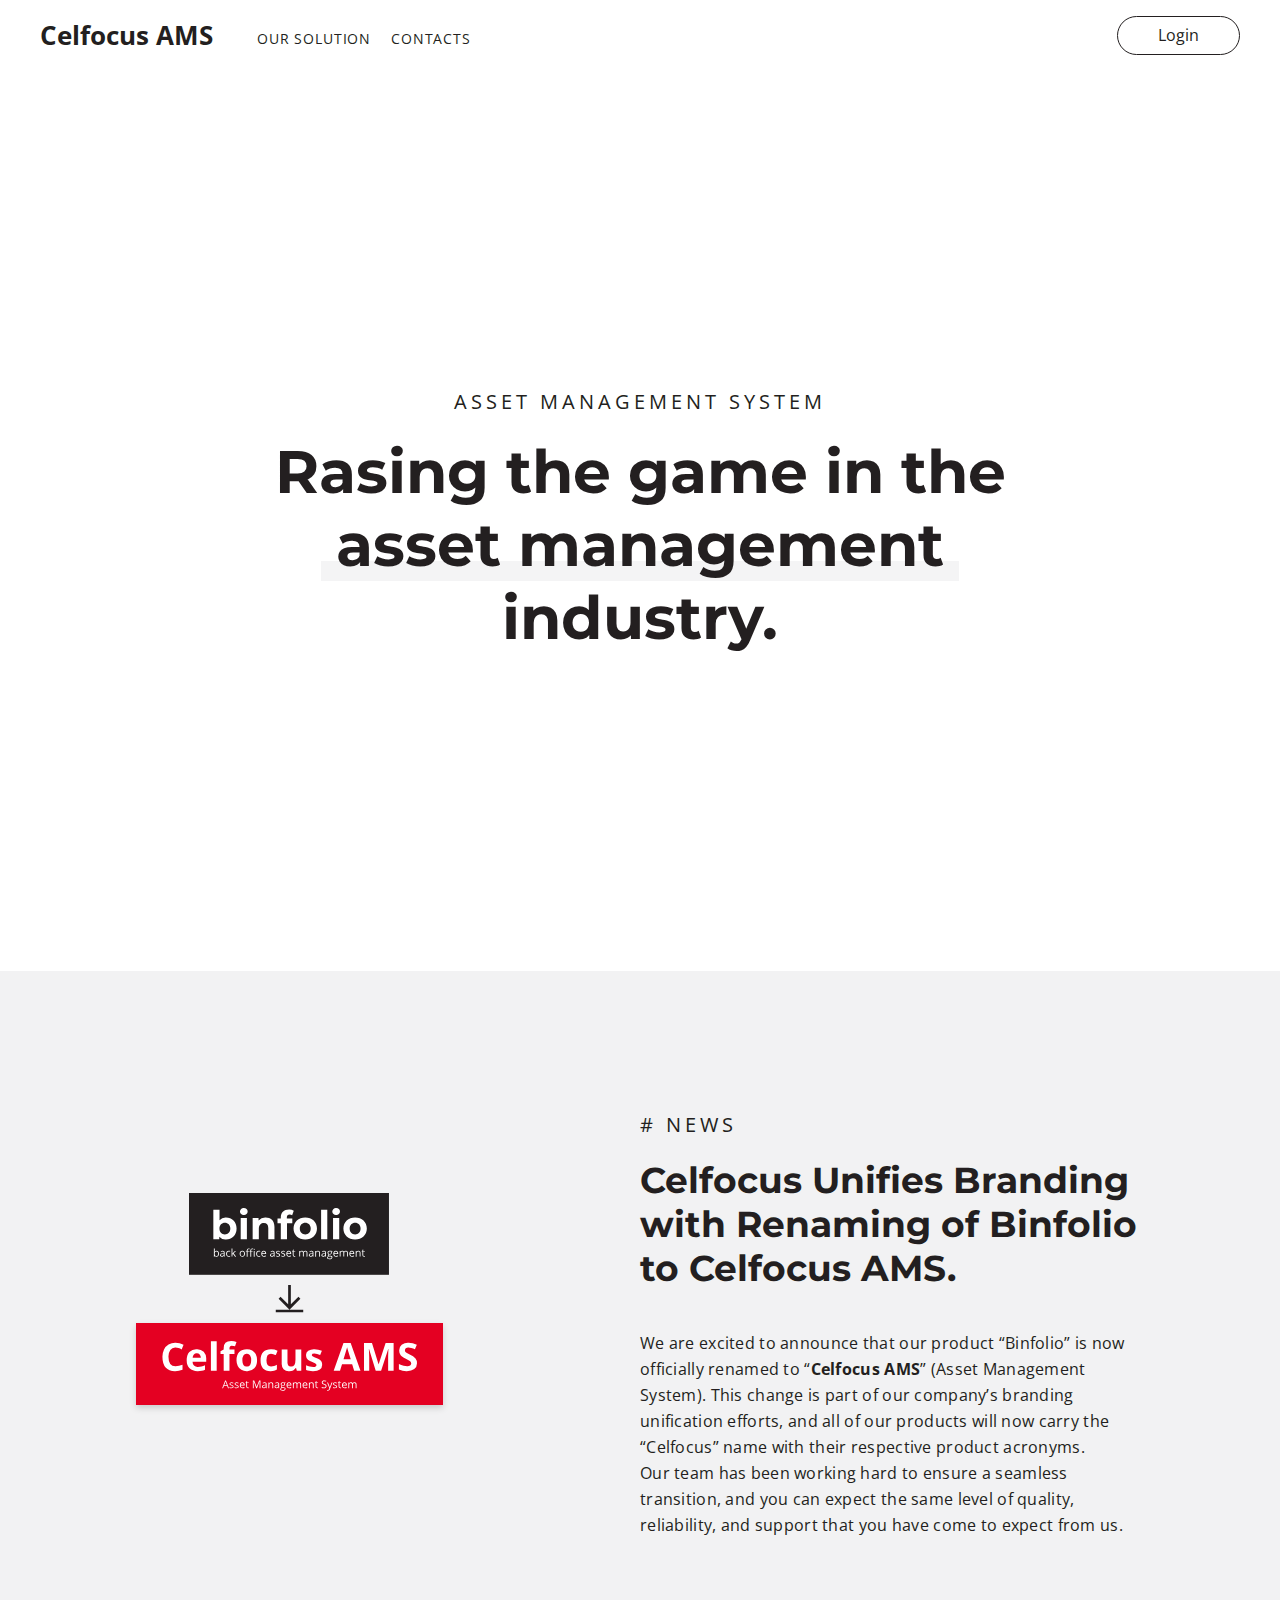
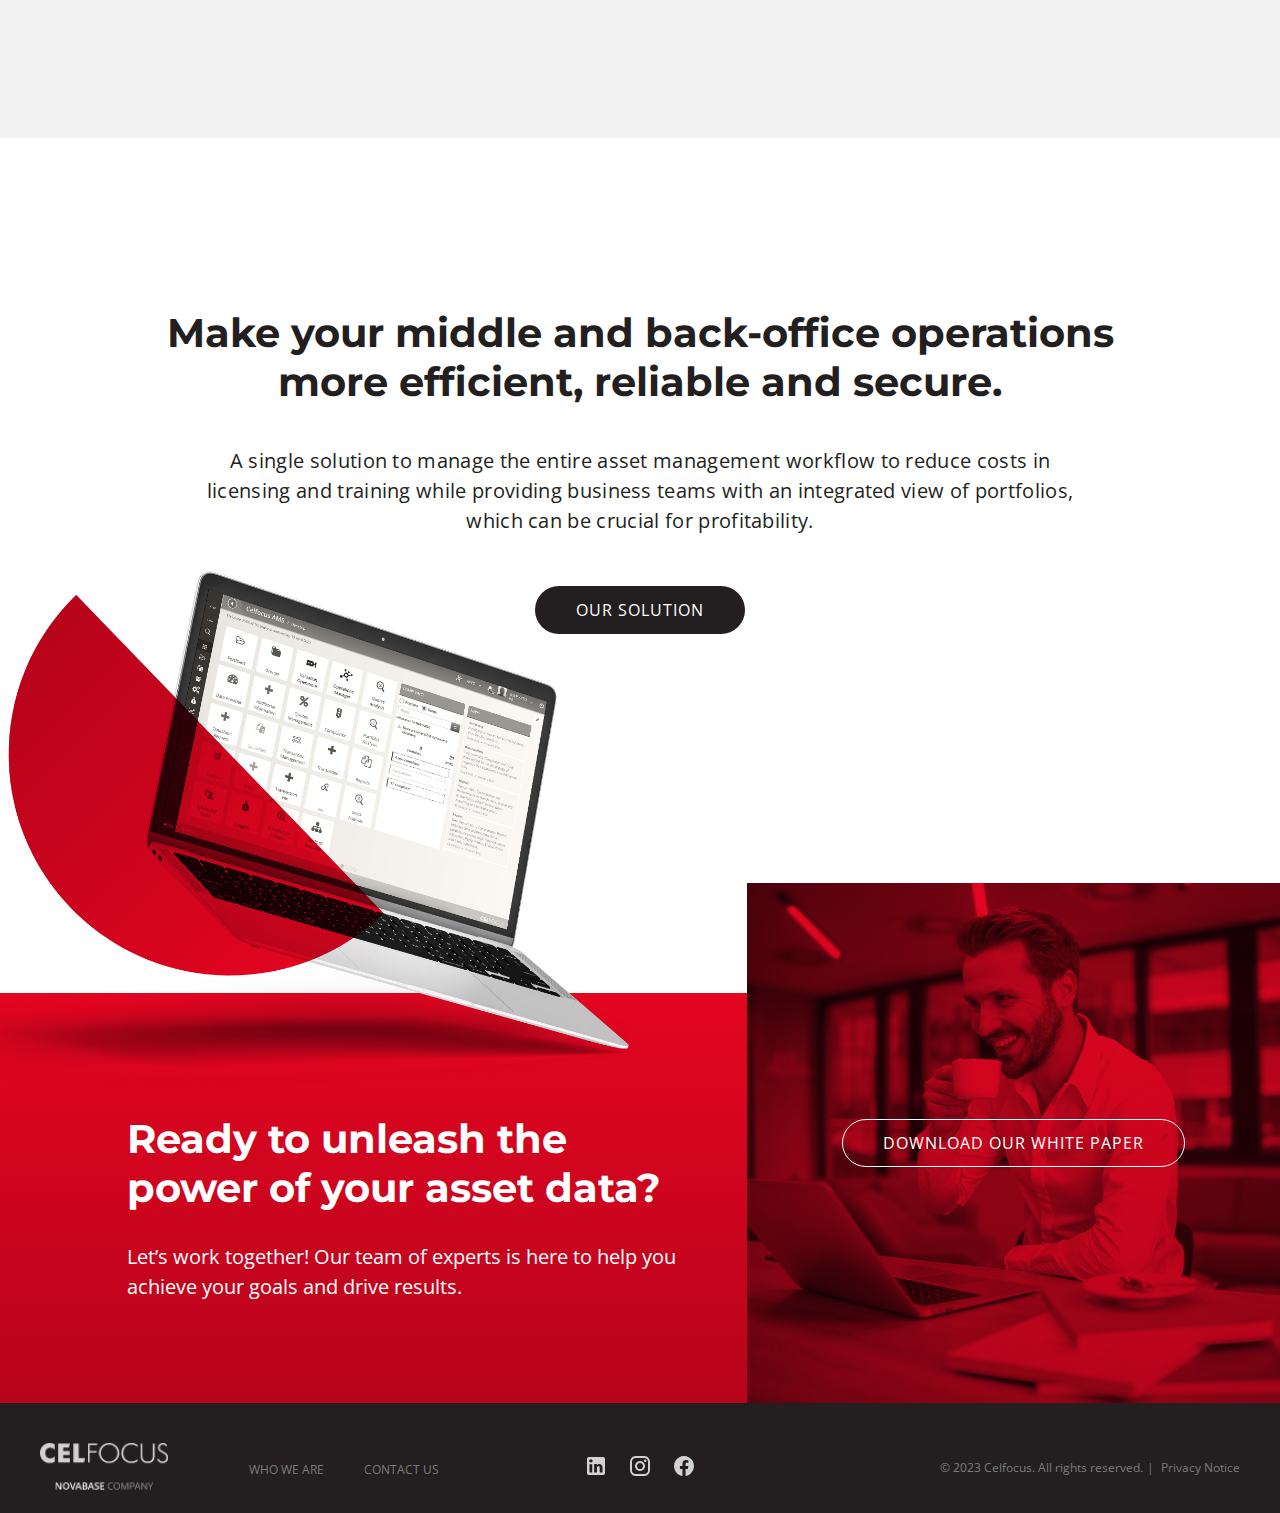
==== commit acee0cbd: "added scrol to home page" ====
--- a/index.html
+++ b/index.html
@@ -12,11 +12,11 @@
 <body>
   <header class="header">
     <section class="flex flex__justify--space-between flex__align--center">
-      <a href="#" class="header--brand">Celfocus AMS</a>
+      <a href="/index.html" class="header--brand">Celfocus AMS</a>
       <nav class="header--navbar">
         <ul class="flex">
-          <li><a href="#">Our solution</a></li>
-          <li><a href="#">Contacts</a></li>
+          <li><a href="/solution.html">Our solution</a></li>
+          <li><a href="#contacts">Contacts</a></li>
         </ul>
       </nav>
       <div class="header--right-content">
@@ -78,7 +78,8 @@
         profitability.
       </p>
       <div class="m-y--50 flex flex__justify--center">
-        <button class="button button-primary text text-body--2 flex__align--center" type="button">
+        <button class="button button-primary text text-body--2 flex__align--center" type="button"
+          onclick="alert('hello')">
           OUR SOLUTION
         </button>
       </div>
@@ -103,7 +104,8 @@
       <div
         class="home-content__image grid__col--md-5 position__relative flex flex__align--center flex__justify--center">
         <img src="./assets/svg/footer-filter.svg" alt="" class="" />
-        <button class="button button-secondary text text-body--2 flex__align--center" type="button">
+        <button class="button button-secondary text text-body--2 flex__align--center" type="button"
+          onclick="alert('hello')">
           DOWNLOAD OUR WHITE PAPER
         </button>
       </div>
@@ -111,7 +113,7 @@
 
   </section>
 
-  <footer class="footer grid">
+  <footer id="contacts" class="footer grid">
     <div class="footer--info grid__col--12 grid__col--md-5">
       <a href="#" class="footer--info-brand">
         <img src="./assets/images/celfocus-NB-logo.png" class="" alt="celfocus logo" />
@@ -135,6 +137,16 @@
       </p>
     </div>
   </footer>
+  <script type="text/javascript">
+    window.addEventListener('scroll', (e) => {
+      const nav = document.querySelector('.header');
+      if (window.pageYOffset > 0) {
+        nav.classList.add("box-shadow--bottom");
+      } else {
+        nav.classList.remove("box-shadow--bottom");
+      }
+    });
+  </script>
 </body>
 
 </html>--- a/assets/styles/css/main.css
+++ b/assets/styles/css/main.css
@@ -717,6 +717,10 @@
   border-radius: 1.5rem;
 }
 
+.box-shadow--bottom {
+  box-shadow: 0px 3px 6px rgba(0, 0, 0, 0.1607843137);
+}
+
 .flex__align--start {
   align-items: flex-start;
 }
@@ -1727,6 +1731,82 @@
 
 body[dir=rtl] .p-left--12 {
   padding-right: 0.75rem !important;
+}
+
+.m-x--14 {
+  margin-left: 0.875rem !important;
+  margin-right: 0.875rem !important;
+}
+
+.m-y--14 {
+  margin-top: 0.875rem !important;
+  margin-bottom: 0.875rem !important;
+}
+
+.m--14 {
+  margin: 0.875rem !important;
+}
+
+.m-top--14 {
+  margin-top: 0.875rem !important;
+}
+
+.m-bottom--14 {
+  margin-bottom: 0.875rem !important;
+}
+
+body:not([dir=rtl]) .m-right--14 {
+  margin-right: 0.875rem !important;
+}
+
+body[dir=rtl] .m-right--14 {
+  margin-left: 0.875rem !important;
+}
+
+body:not([dir=rtl]) .m-left--14 {
+  margin-left: 0.875rem !important;
+}
+
+body[dir=rtl] .m-left--14 {
+  margin-right: 0.875rem !important;
+}
+
+.p-x--14 {
+  padding-left: 0.875rem !important;
+  padding-right: 0.875rem !important;
+}
+
+.p-y--14 {
+  padding-top: 0.875rem !important;
+  padding-bottom: 0.875rem !important;
+}
+
+.p--14 {
+  padding: 0.875rem !important;
+}
+
+.p-top--14 {
+  padding-top: 0.875rem !important;
+}
+
+.p-bottom--14 {
+  padding-bottom: 0.875rem !important;
+}
+
+body:not([dir=rtl]) .p-right--14 {
+  padding-right: 0.875rem !important;
+}
+
+body[dir=rtl] .p-right--14 {
+  padding-left: 0.875rem !important;
+}
+
+body:not([dir=rtl]) .p-left--14 {
+  padding-left: 0.875rem !important;
+}
+
+body[dir=rtl] .p-left--14 {
+  padding-right: 0.875rem !important;
 }
 
 .m-x--16 {
@@ -4398,6 +4478,64 @@
   body[dir=rtl] .p-left--12-sm {
     padding-right: 0.75rem !important;
   }
+  .m-x--14-sm {
+    margin-left: 0.875rem !important;
+    margin-right: 0.875rem !important;
+  }
+  .m-y--14-sm {
+    margin-top: 0.875rem !important;
+    margin-bottom: 0.875rem !important;
+  }
+  .m--14-sm {
+    margin: 0.875rem !important;
+  }
+  .m-top--14-sm {
+    margin-top: 0.875rem !important;
+  }
+  .m-bottom--14-sm {
+    margin-bottom: 0.875rem !important;
+  }
+  body:not([dir=rtl]) .m-right--14-sm {
+    margin-right: 0.875rem !important;
+  }
+  body[dir=rtl] .m-right--14-sm {
+    margin-left: 0.875rem !important;
+  }
+  body:not([dir=rtl]) .m-left--14-sm {
+    margin-left: 0.875rem !important;
+  }
+  body[dir=rtl] .m-left--14-sm {
+    margin-right: 0.875rem !important;
+  }
+  .p-x--14-sm {
+    padding-left: 0.875rem !important;
+    padding-right: 0.875rem !important;
+  }
+  .p-y--14-sm {
+    padding-top: 0.875rem !important;
+    padding-bottom: 0.875rem !important;
+  }
+  .p--14-sm {
+    padding: 0.875rem !important;
+  }
+  .p-top--14-sm {
+    padding-top: 0.875rem !important;
+  }
+  .p-bottom--14-sm {
+    padding-bottom: 0.875rem !important;
+  }
+  body:not([dir=rtl]) .p-right--14-sm {
+    padding-right: 0.875rem !important;
+  }
+  body[dir=rtl] .p-right--14-sm {
+    padding-left: 0.875rem !important;
+  }
+  body:not([dir=rtl]) .p-left--14-sm {
+    padding-left: 0.875rem !important;
+  }
+  body[dir=rtl] .p-left--14-sm {
+    padding-right: 0.875rem !important;
+  }
   .m-x--16-sm {
     margin-left: 1rem !important;
     margin-right: 1rem !important;
@@ -6546,6 +6684,64 @@
   body[dir=rtl] .p-left--12-md {
     padding-right: 0.75rem !important;
   }
+  .m-x--14-md {
+    margin-left: 0.875rem !important;
+    margin-right: 0.875rem !important;
+  }
+  .m-y--14-md {
+    margin-top: 0.875rem !important;
+    margin-bottom: 0.875rem !important;
+  }
+  .m--14-md {
+    margin: 0.875rem !important;
+  }
+  .m-top--14-md {
+    margin-top: 0.875rem !important;
+  }
+  .m-bottom--14-md {
+    margin-bottom: 0.875rem !important;
+  }
+  body:not([dir=rtl]) .m-right--14-md {
+    margin-right: 0.875rem !important;
+  }
+  body[dir=rtl] .m-right--14-md {
+    margin-left: 0.875rem !important;
+  }
+  body:not([dir=rtl]) .m-left--14-md {
+    margin-left: 0.875rem !important;
+  }
+  body[dir=rtl] .m-left--14-md {
+    margin-right: 0.875rem !important;
+  }
+  .p-x--14-md {
+    padding-left: 0.875rem !important;
+    padding-right: 0.875rem !important;
+  }
+  .p-y--14-md {
+    padding-top: 0.875rem !important;
+    padding-bottom: 0.875rem !important;
+  }
+  .p--14-md {
+    padding: 0.875rem !important;
+  }
+  .p-top--14-md {
+    padding-top: 0.875rem !important;
+  }
+  .p-bottom--14-md {
+    padding-bottom: 0.875rem !important;
+  }
+  body:not([dir=rtl]) .p-right--14-md {
+    padding-right: 0.875rem !important;
+  }
+  body[dir=rtl] .p-right--14-md {
+    padding-left: 0.875rem !important;
+  }
+  body:not([dir=rtl]) .p-left--14-md {
+    padding-left: 0.875rem !important;
+  }
+  body[dir=rtl] .p-left--14-md {
+    padding-right: 0.875rem !important;
+  }
   .m-x--16-md {
     margin-left: 1rem !important;
     margin-right: 1rem !important;
@@ -8694,6 +8890,64 @@
   body[dir=rtl] .p-left--12-lg {
     padding-right: 0.75rem !important;
   }
+  .m-x--14-lg {
+    margin-left: 0.875rem !important;
+    margin-right: 0.875rem !important;
+  }
+  .m-y--14-lg {
+    margin-top: 0.875rem !important;
+    margin-bottom: 0.875rem !important;
+  }
+  .m--14-lg {
+    margin: 0.875rem !important;
+  }
+  .m-top--14-lg {
+    margin-top: 0.875rem !important;
+  }
+  .m-bottom--14-lg {
+    margin-bottom: 0.875rem !important;
+  }
+  body:not([dir=rtl]) .m-right--14-lg {
+    margin-right: 0.875rem !important;
+  }
+  body[dir=rtl] .m-right--14-lg {
+    margin-left: 0.875rem !important;
+  }
+  body:not([dir=rtl]) .m-left--14-lg {
+    margin-left: 0.875rem !important;
+  }
+  body[dir=rtl] .m-left--14-lg {
+    margin-right: 0.875rem !important;
+  }
+  .p-x--14-lg {
+    padding-left: 0.875rem !important;
+    padding-right: 0.875rem !important;
+  }
+  .p-y--14-lg {
+    padding-top: 0.875rem !important;
+    padding-bottom: 0.875rem !important;
+  }
+  .p--14-lg {
+    padding: 0.875rem !important;
+  }
+  .p-top--14-lg {
+    padding-top: 0.875rem !important;
+  }
+  .p-bottom--14-lg {
+    padding-bottom: 0.875rem !important;
+  }
+  body:not([dir=rtl]) .p-right--14-lg {
+    padding-right: 0.875rem !important;
+  }
+  body[dir=rtl] .p-right--14-lg {
+    padding-left: 0.875rem !important;
+  }
+  body:not([dir=rtl]) .p-left--14-lg {
+    padding-left: 0.875rem !important;
+  }
+  body[dir=rtl] .p-left--14-lg {
+    padding-right: 0.875rem !important;
+  }
   .m-x--16-lg {
     margin-left: 1rem !important;
     margin-right: 1rem !important;
@@ -10841,6 +11095,64 @@
   }
   body[dir=rtl] .p-left--12-xl {
     padding-right: 0.75rem !important;
+  }
+  .m-x--14-xl {
+    margin-left: 0.875rem !important;
+    margin-right: 0.875rem !important;
+  }
+  .m-y--14-xl {
+    margin-top: 0.875rem !important;
+    margin-bottom: 0.875rem !important;
+  }
+  .m--14-xl {
+    margin: 0.875rem !important;
+  }
+  .m-top--14-xl {
+    margin-top: 0.875rem !important;
+  }
+  .m-bottom--14-xl {
+    margin-bottom: 0.875rem !important;
+  }
+  body:not([dir=rtl]) .m-right--14-xl {
+    margin-right: 0.875rem !important;
+  }
+  body[dir=rtl] .m-right--14-xl {
+    margin-left: 0.875rem !important;
+  }
+  body:not([dir=rtl]) .m-left--14-xl {
+    margin-left: 0.875rem !important;
+  }
+  body[dir=rtl] .m-left--14-xl {
+    margin-right: 0.875rem !important;
+  }
+  .p-x--14-xl {
+    padding-left: 0.875rem !important;
+    padding-right: 0.875rem !important;
+  }
+  .p-y--14-xl {
+    padding-top: 0.875rem !important;
+    padding-bottom: 0.875rem !important;
+  }
+  .p--14-xl {
+    padding: 0.875rem !important;
+  }
+  .p-top--14-xl {
+    padding-top: 0.875rem !important;
+  }
+  .p-bottom--14-xl {
+    padding-bottom: 0.875rem !important;
+  }
+  body:not([dir=rtl]) .p-right--14-xl {
+    padding-right: 0.875rem !important;
+  }
+  body[dir=rtl] .p-right--14-xl {
+    padding-left: 0.875rem !important;
+  }
+  body:not([dir=rtl]) .p-left--14-xl {
+    padding-left: 0.875rem !important;
+  }
+  body[dir=rtl] .p-left--14-xl {
+    padding-right: 0.875rem !important;
   }
   .m-x--16-xl {
     margin-left: 1rem !important;
@@ -12905,24 +13217,6 @@
   padding: 0 0.25rem;
 }
 
-.navbar {
-  height: 65px;
-}
-.navbar-celfocus {
-  font-size: 25px;
-  line-height: 34px;
-  letter-spacing: 0;
-  font-weight: bold;
-  opacity: 0.9;
-  width: 200px;
-}
-.navbar-links {
-  width: 100%;
-}
-.navbar-links__contacts a:hover {
-  text-decoration: underline;
-}
-
 .button {
   letter-spacing: 1px;
   border-radius: 1.5rem;
@@ -12988,6 +13282,8 @@
 .header--navbar li a {
   font-size: 0.875rem;
   padding-top: 0.5rem;
+  line-height: 1.625rem;
+  letter-spacing: 0.84px;
   text-transform: uppercase;
   border-bottom: 1px solid transparent;
 }
@@ -13161,10 +13457,10 @@
 @media all and (min-width: 992px) {
   .solution-intro--image img {
     height: auto;
-    width: 130%;
+    width: 150%;
     bottom: inherit;
     top: 0;
-    right: -150px;
+    right: -170px;
   }
 }
 @media all and (min-width: 992px) {
@@ -13179,6 +13475,32 @@
 }
 .solution-back-office {
   background-color: rgba(200, 201, 203, 0.2);
+}
+.solution-back-office__background {
+  position: absolute;
+  bottom: 52%;
+  left: 0;
+  width: 50%;
+  height: 50%;
+}
+@media all and (min-width: 992px) {
+  .solution-back-office__background {
+    bottom: 0;
+    left: 0;
+    width: 33%;
+    height: 146%;
+  }
+}
+.solution-back-office__background img {
+  object-fit: cover;
+  width: 200px;
+  height: 400px;
+}
+@media all and (min-width: 992px) {
+  .solution-back-office__background img {
+    width: 100%;
+    height: 100%;
+  }
 }
 @media all and (min-width: 992px) {
   .solution-back-office__container {
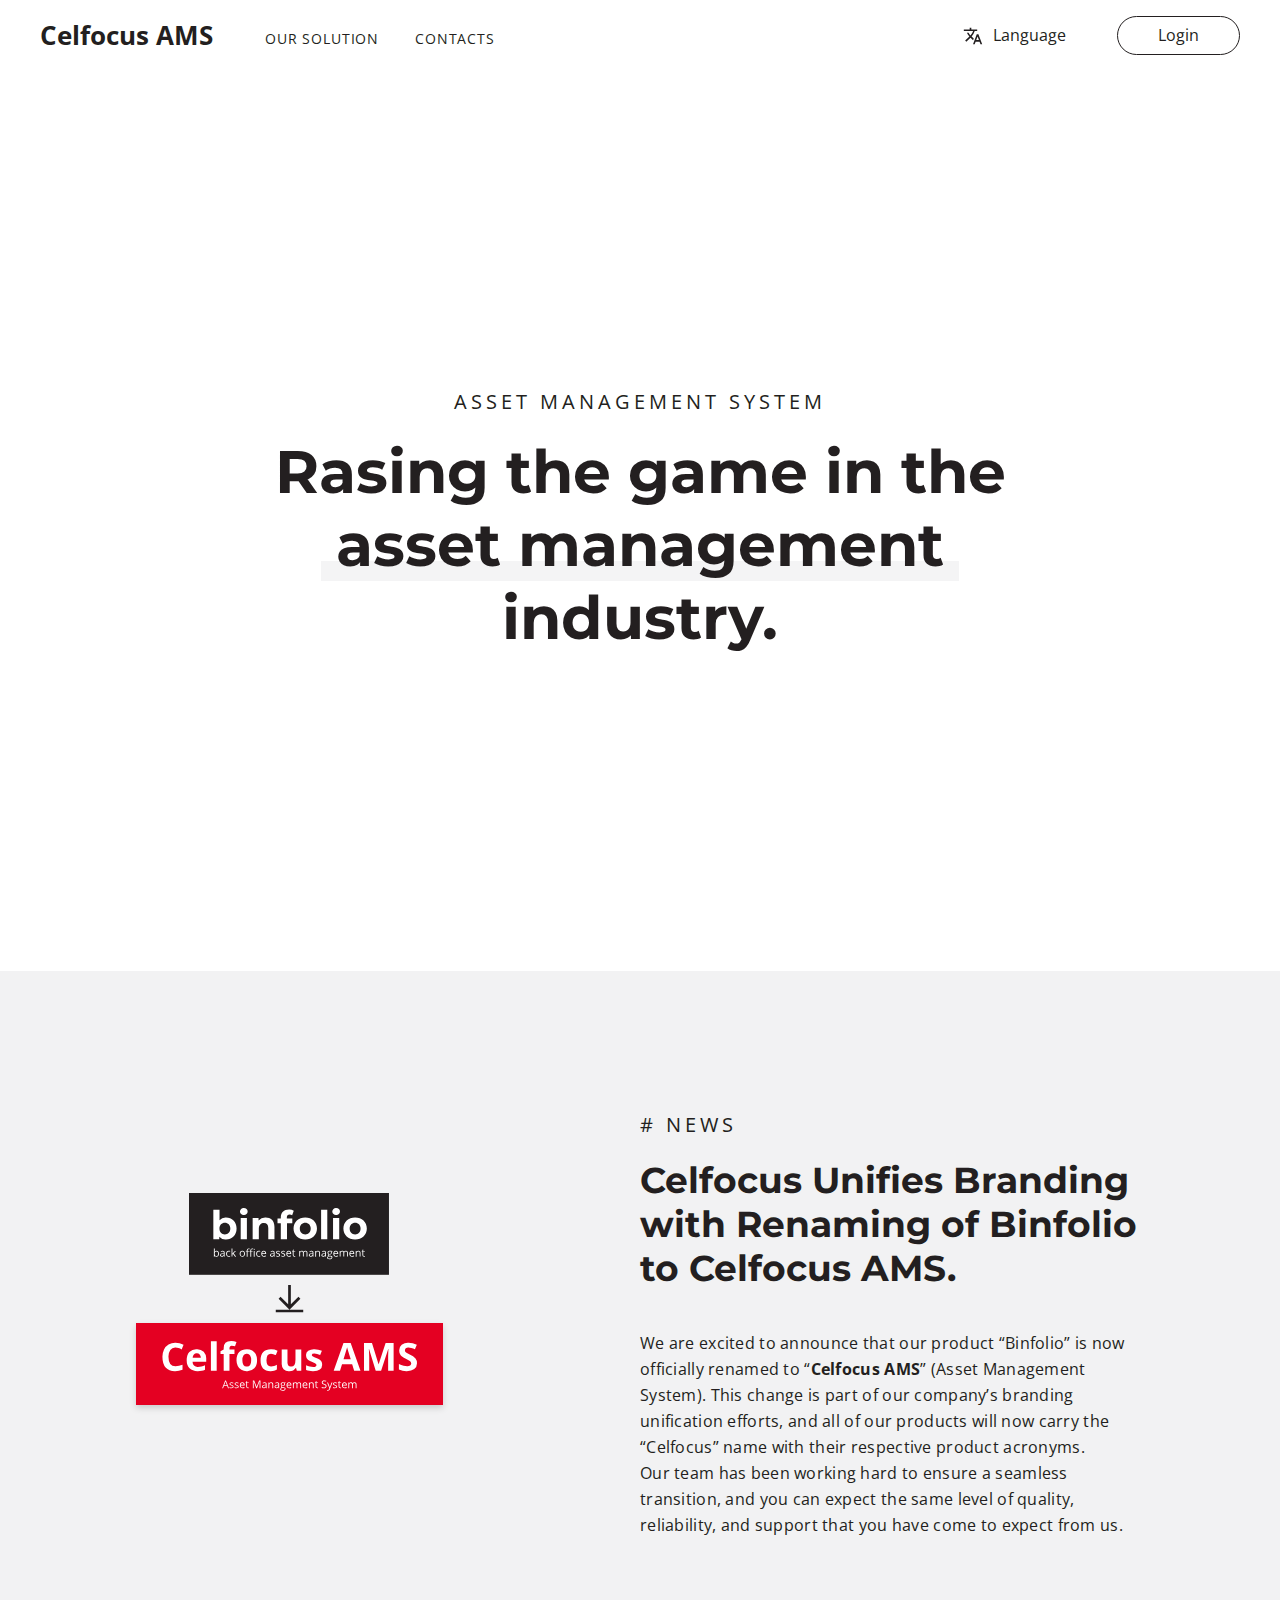
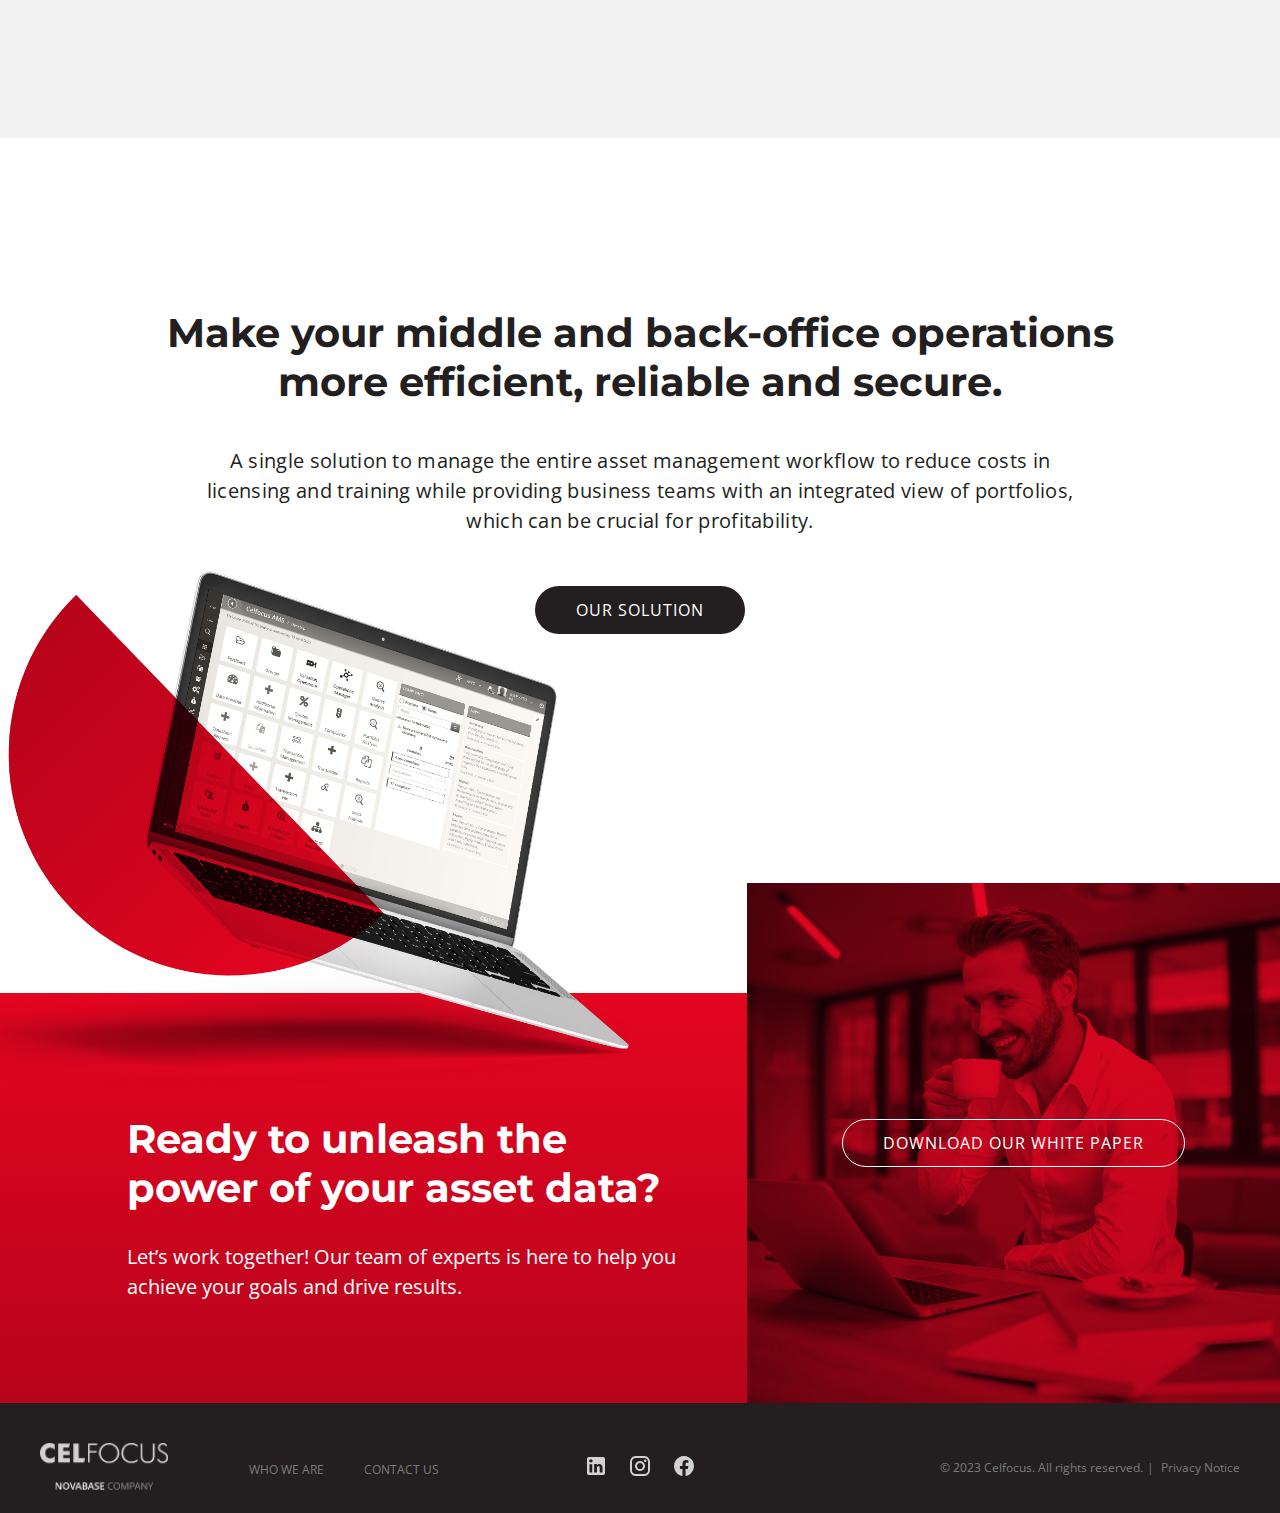
==== commit 36caf93c: "burger menu and favicon added" ====
--- a/index.html
+++ b/index.html
@@ -6,13 +6,23 @@
   <meta http-equiv="X-UA-Compatible" content="IE=edge" />
   <meta name="viewport" content="width=device-width, initial-scale=1.0" />
   <link rel="stylesheet" href="/assets/styles/css/main.css" />
+  <script src="./assets/scripts/jquery.min.js"></script>
+  <script src="./assets/scripts/slick.min.js"></script>
   <title>Celfocus AMS</title>
+  <link
+  rel="icon"
+  type="image/putting"
+  href="/assets/images/favicon-196.png"/>
 </head>
 
 <body>
   <header class="header">
     <section class="flex flex__justify--space-between flex__align--center">
       <a href="/index.html" class="header--brand">Celfocus AMS</a>
+      <button type="button" class="header--menu" onclick="openMenu()">
+        <img src="assets/svg/menu-button.svg" alt="menu button icon" class="header--menu-open" />
+        <img src="assets/svg/close-button.svg" alt="close menu button icon" class="header--menu-close" />
+      </button>
       <nav class="header--navbar">
         <ul class="flex">
           <li><a href="/solution.html">Our solution</a></li>
@@ -20,7 +30,30 @@
         </ul>
       </nav>
       <div class="header--right-content">
-        <button type="button" onclick="alert('hello')">Login</button>
+        <div class="header--button-language-content m-right--0 m-right--20-lg">
+          <button type="button" class="button-tertiary button--language" onclick="languageDropdown()">
+            <img src="assets/svg/translate-button.svg" alt="translation button icon" class="p-right--10" />
+            <span class="text-color--primary">
+              <span class="hide--lg p-right--08">Change</span>Language
+            </span>
+          </button>
+          <ul class="header--dropdown">
+            <li>
+              <input type="radio" id="en" name="fav_language" value="en" />
+              <label for="en">English</label>
+            </li>
+            <li>
+              <input type="radio" id="pt" name="fav_language" value="pt" />
+              <label for="pt">Português</label>
+            </li>
+            <li>
+              <input type="radio" id="es" name="fav_language" value="es" />
+              <label for="es">Español</label>
+            </li>
+          </ul>
+        </div>
+
+        <button type="button" class="button--login" onclick="alert('hello')">Login</button>
       </div>
     </section>
   </header>
@@ -137,6 +170,7 @@
       </p>
     </div>
   </footer>
+
   <script type="text/javascript">
     window.addEventListener('scroll', (e) => {
       const nav = document.querySelector('.header');
@@ -146,6 +180,34 @@
         nav.classList.remove("box-shadow--bottom");
       }
     });
+
+    $("button.header--menu").click(function () {
+      $('.header').toggleClass('header--active');
+    });
+
+    $(window).resize(function () {
+      if (($(window).width() <= 992)) {
+        $('.header').removeClass('header--active');
+      }
+    });
+
+    function languageDropdown() {
+      if (($(window).width() > 992)) {
+        $('.header--dropdown').toggleClass('open');
+        $('.button--language').addClass('active');
+      }
+    }
+
+    $(document).mouseup(function (e) {
+      if (($(window).width() > 992)) {
+        var container = $(".button--language");
+        if (!container.is(e.target) && container.has(e.target).length === 0) {
+          $('.header--dropdown').removeClass('open');
+          $('.button--language').removeClass('active');
+        }
+      }
+    });
+
   </script>
 </body>
 
--- a/assets/styles/css/main.css
+++ b/assets/styles/css/main.css
@@ -13243,6 +13243,9 @@
 .button-secondary {
   border: 1px solid #ffffff;
 }
+.button-tertiary {
+  border: 1px solid transparent;
+}
 
 .feature {
   font-size: 1rem;
@@ -13257,12 +13260,17 @@
 }
 
 .header {
-  padding: 1rem 2.5rem;
+  padding: 1rem 1.875rem;
   background-color: #ffffff;
   position: sticky;
   top: 0;
   z-index: 99;
 }
+@media all and (min-width: 992px) {
+  .header {
+    padding: 1rem 2.5rem;
+  }
+}
 .header--brand {
   font-family: "Open Sans", sans-serif;
   font-size: 1.625rem;
@@ -13271,13 +13279,19 @@
 .header--navbar {
   margin-left: 2.125rem;
   flex-grow: 1;
+  display: none;
+}
+@media all and (min-width: 992px) {
+  .header--navbar {
+    display: block;
+  }
 }
 .header--navbar ul {
   margin: 0;
   padding: 0;
 }
 .header--navbar li {
-  margin: 0 0.625rem;
+  margin: 0 1.125rem;
 }
 .header--navbar li a {
   font-size: 0.875rem;
@@ -13287,19 +13301,191 @@
   text-transform: uppercase;
   border-bottom: 1px solid transparent;
 }
-.header--navbar li a:hover {
+.header--navbar li a:hover, .header--navbar li a.active {
   border-bottom: 1px solid #231f20;
 }
 .header--right-content {
   margin-left: auto;
+  display: none;
+}
+@media all and (min-width: 992px) {
+  .header--right-content {
+    display: flex;
+  }
+}
+.header--right-content .button--login {
+  border: 1px solid #231f20;
+}
+.header--right-content .button--language.active {
+  background-color: rgba(200, 201, 203, 0.2);
 }
 .header--right-content button {
   padding: 0.5rem 2.5rem;
-  border: 1px solid #231f20;
   border-radius: 1.5rem;
 }
 .header--right-content button:hover {
   background-color: rgba(200, 201, 203, 0.2);
+}
+.header--button-language-content {
+  position: relative;
+}
+.header--button-language-content button {
+  width: 100%;
+  padding: 0.5rem 1.875rem;
+}
+.header--button-language-content button:hover {
+  background-color: transparent;
+}
+@media all and (min-width: 992px) {
+  .header--button-language-content button:hover {
+    background-color: rgba(200, 201, 203, 0.2);
+  }
+}
+@media all and (min-width: 992px) {
+  .header--button-language-content button span.hide--lg {
+    display: none;
+  }
+}
+.header--dropdown {
+  border-bottom: 1px solid #c8c9cb;
+  padding: 0.25rem 1.875rem 1rem 3.75rem;
+  margin: 0;
+}
+.header--dropdown li {
+  padding: 0.625rem 1.125rem 0.625rem 1.875rem;
+  position: relative;
+  display: flex;
+  align-items: center;
+}
+.header--dropdown li label {
+  padding-left: 0.625rem;
+}
+.header--dropdown li label::before, .header--dropdown li label::after {
+  content: "";
+  position: absolute;
+  top: 50%;
+  transform: translateY(-50%);
+  border-radius: 50%;
+}
+.header--dropdown li label::before {
+  left: 0;
+  width: 1.375rem;
+  height: 1.375rem;
+  border: 2px solid #231f20;
+}
+.header--dropdown li input {
+  position: absolute;
+  width: 100%;
+  height: 100%;
+  top: 0;
+  left: 0;
+  cursor: pointer;
+}
+.header--dropdown li input:checked ~ label::after {
+  left: 5px;
+  width: 0.75rem;
+  height: 0.75rem;
+  background-color: #231f20;
+}
+@media all and (min-width: 992px) {
+  .header--dropdown {
+    display: none;
+    position: absolute;
+    box-shadow: 0px 8px 10px rgba(0, 0, 0, 0.3);
+    background-color: #ffffff;
+    width: 100%;
+    top: calc(100% + 10px);
+    border-radius: 0 0 4px 4px;
+    padding: 0.625rem 0;
+  }
+  .header--dropdown.open {
+    display: block;
+  }
+  .header--dropdown li {
+    padding: 0.625rem 1.125rem;
+  }
+  .header--dropdown li:hover {
+    background-color: rgba(200, 201, 203, 0.2);
+  }
+  .header--dropdown li label {
+    padding-left: 0;
+  }
+  .header--dropdown li label::before, .header--dropdown li label::after {
+    display: none;
+  }
+}
+.header--menu {
+  width: 2.5rem;
+  height: 2.5rem;
+}
+.header--menu-close {
+  display: none;
+}
+@media all and (min-width: 992px) {
+  .header--menu {
+    display: none;
+  }
+}
+.header--active {
+  box-shadow: 0px 3px 6px rgba(0, 0, 0, 0.3);
+  padding: 1rem 0;
+  position: fixed;
+  top: 0px;
+  left: 0;
+  width: 100%;
+}
+.header--active + .home-intro, .header--active + .solution-intro {
+  margin-top: 4.5rem;
+}
+.header--active > section {
+  flex-wrap: wrap;
+}
+.header--active .header--brand {
+  padding-left: 1.875rem;
+}
+.header--active .header--menu {
+  margin-right: 1.875rem;
+}
+.header--active .header--menu-close {
+  display: flex;
+}
+.header--active .header--menu-open {
+  display: none;
+}
+.header--active .header--navbar {
+  display: block;
+  margin-left: 0;
+  width: 100%;
+}
+.header--active .header--navbar ul {
+  flex-direction: column;
+  margin-top: 1rem;
+}
+.header--active .header--navbar li {
+  margin: 0;
+  border-top: 1px solid #c8c9cb;
+}
+.header--active .header--navbar li a {
+  padding: 1rem 1.875rem;
+  width: 100%;
+}
+.header--active .header--navbar li a:hover, .header--active .header--navbar li a.active {
+  border-color: transparent;
+}
+.header--active .header--right-content {
+  display: block;
+  margin-left: 0;
+  display: flex;
+  flex-direction: column;
+  width: 100%;
+  border-top: 1px solid #c8c9cb;
+}
+.header--active .header--right-content .button--login {
+  margin: 8.75rem auto 3.75rem;
+}
+.header--active .header--right-content .button-tertiary {
+  border-radius: 0;
+  padding: 1rem 1.875rem;
 }
 
 .home-intro {
@@ -13478,29 +13664,39 @@
 }
 .solution-back-office__background {
   position: absolute;
-  bottom: 52%;
+  bottom: 45vh;
   left: 0;
-  width: 50%;
-  height: 50%;
+  width: 50vw;
+  height: 600px;
+}
+@media all and (max-width: 340px) {
+  .solution-back-office__background {
+    bottom: 95vh;
+    height: 80vh;
+  }
+}
+@media all and (min-width: 600px) {
+  .solution-back-office__background {
+    bottom: 30vh;
+    height: 105vh;
+  }
 }
 @media all and (min-width: 992px) {
   .solution-back-office__background {
     bottom: 0;
     left: 0;
     width: 33%;
-    height: 146%;
+    height: 104vh;
   }
 }
 .solution-back-office__background img {
   object-fit: cover;
-  width: 200px;
-  height: 400px;
-}
-@media all and (min-width: 992px) {
-  .solution-back-office__background img {
-    width: 100%;
-    height: 100%;
-  }
+  width: 100%;
+  height: 100%;
+}
+.solution-back-office__container {
+  position: relative;
+  z-index: 1;
 }
 @media all and (min-width: 992px) {
   .solution-back-office__container {
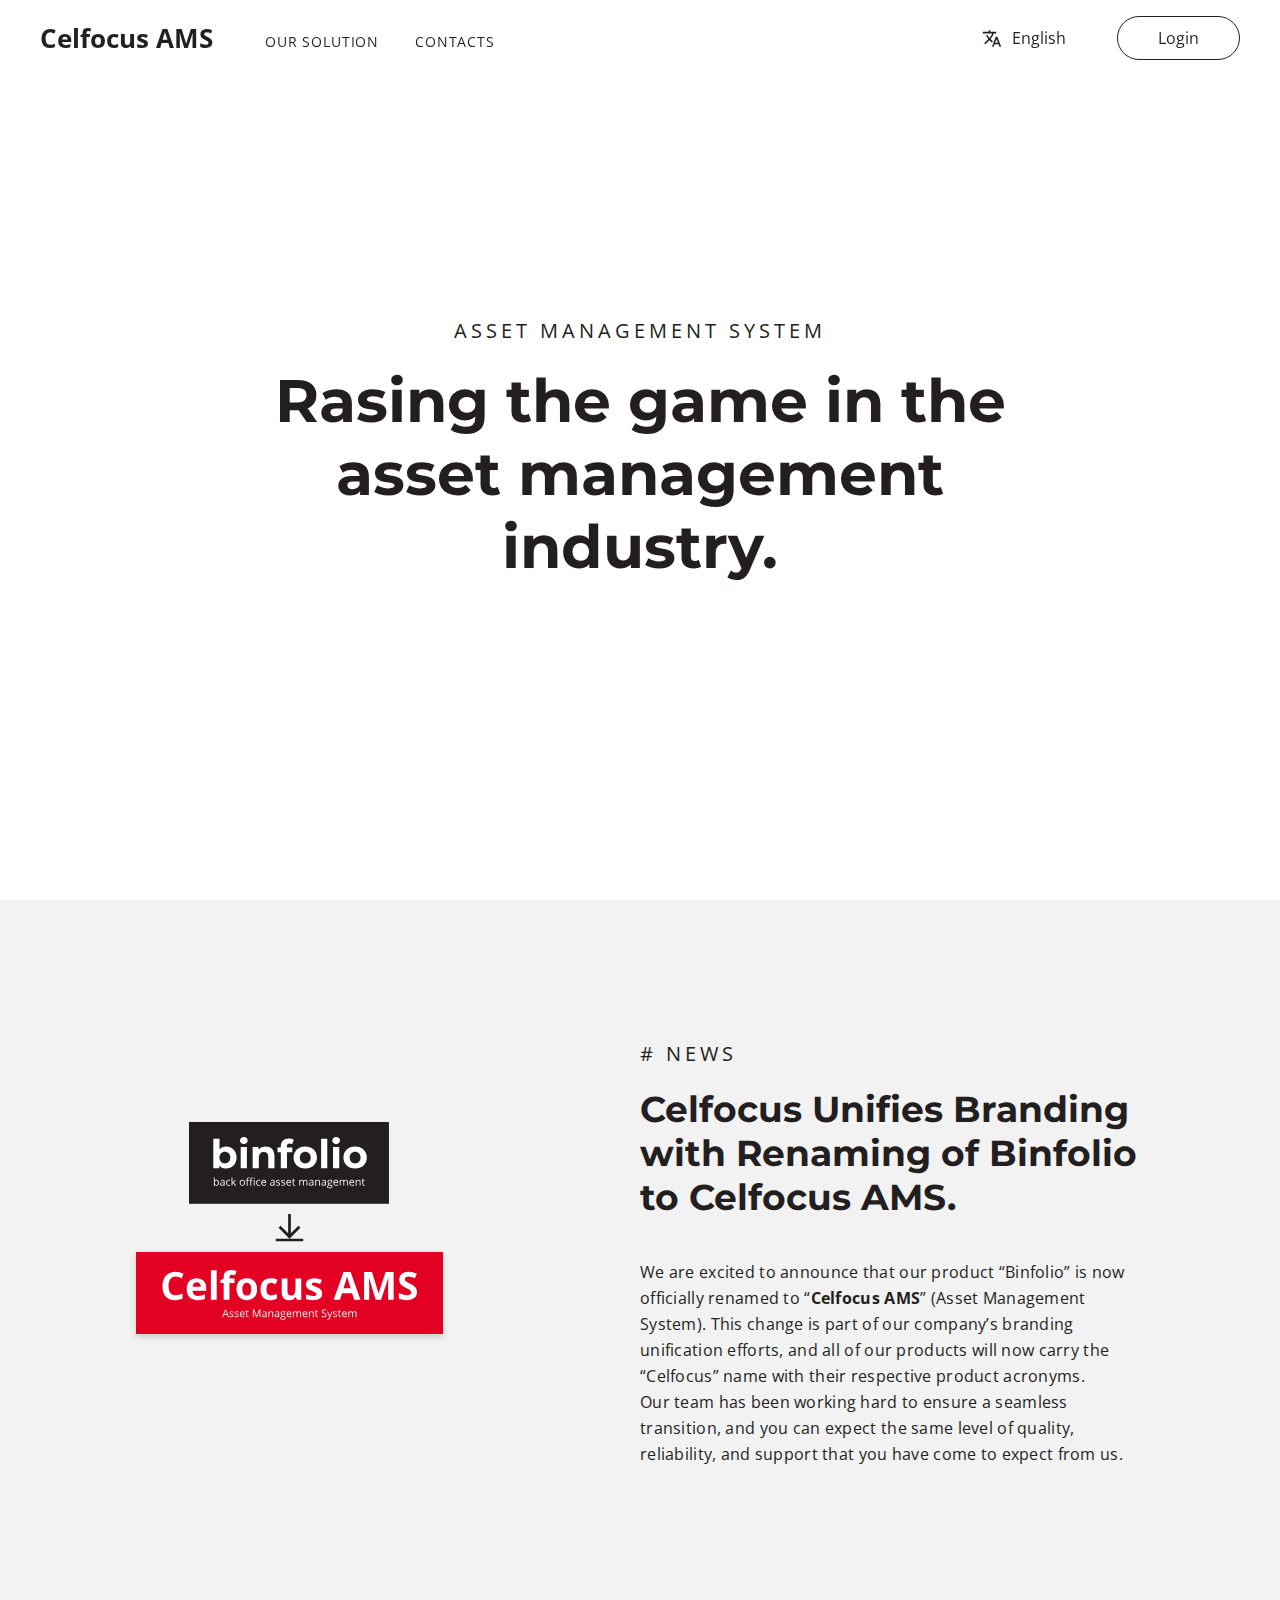
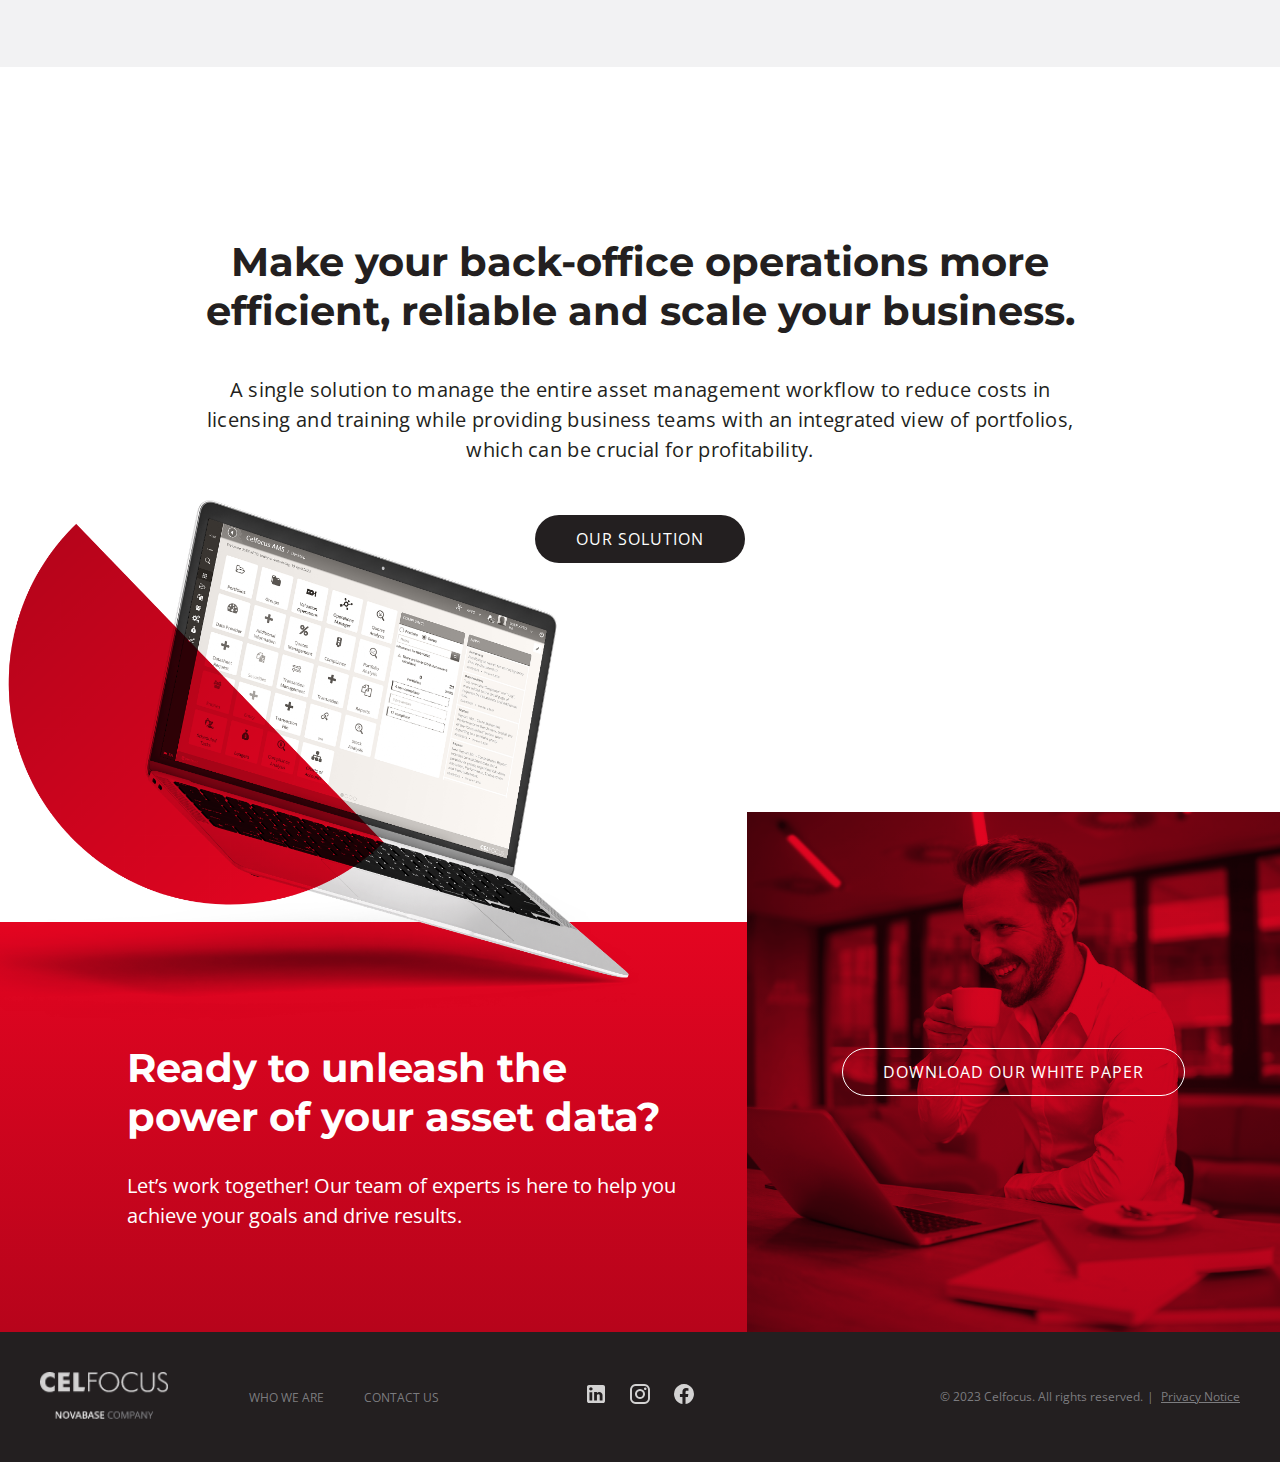
==== commit 4185e0ac: "last iteration" ====
--- a/index.html
+++ b/index.html
@@ -1,214 +1,313 @@
 <!DOCTYPE html>
 <html lang="en">
-
-<head>
-  <meta charset="UTF-8" />
-  <meta http-equiv="X-UA-Compatible" content="IE=edge" />
-  <meta name="viewport" content="width=device-width, initial-scale=1.0" />
-  <link rel="stylesheet" href="/assets/styles/css/main.css" />
-  <script src="./assets/scripts/jquery.min.js"></script>
-  <script src="./assets/scripts/slick.min.js"></script>
-  <title>Celfocus AMS</title>
-  <link
-  rel="icon"
-  type="image/putting"
-  href="/assets/images/favicon-196.png"/>
-</head>
-
-<body>
-  <header class="header">
-    <section class="flex flex__justify--space-between flex__align--center">
-      <a href="/index.html" class="header--brand">Celfocus AMS</a>
-      <button type="button" class="header--menu" onclick="openMenu()">
-        <img src="assets/svg/menu-button.svg" alt="menu button icon" class="header--menu-open" />
-        <img src="assets/svg/close-button.svg" alt="close menu button icon" class="header--menu-close" />
-      </button>
-      <nav class="header--navbar">
-        <ul class="flex">
-          <li><a href="/solution.html">Our solution</a></li>
-          <li><a href="#contacts">Contacts</a></li>
-        </ul>
-      </nav>
-      <div class="header--right-content">
-        <div class="header--button-language-content m-right--0 m-right--20-lg">
-          <button type="button" class="button-tertiary button--language" onclick="languageDropdown()">
-            <img src="assets/svg/translate-button.svg" alt="translation button icon" class="p-right--10" />
-            <span class="text-color--primary">
-              <span class="hide--lg p-right--08">Change</span>Language
-            </span>
-          </button>
-          <ul class="header--dropdown">
+  <head>
+    <meta charset="UTF-8" />
+    <meta http-equiv="X-UA-Compatible" content="IE=edge" />
+    <meta name="viewport" content="width=device-width, initial-scale=1.0" />
+    <link rel="stylesheet" href="/assets/styles/css/main.css" />
+    <script src="./assets/scripts/jquery.min.js"></script>
+    <script src="./assets/scripts/slick.min.js"></script>
+    <script src="./assets/scripts/main.js"></script>
+    <title>Celfocus AMS</title>
+    <link
+      rel="icon"
+      type="image/putting"
+      href="/assets/images/favicon-196.png"
+    />
+
+    <script src="js/translate.js"></script>
+    <script src="js/index.js"></script>
+  </head>
+
+  <body id="page-top" onload="startupTranslate()">
+    <header class="header">
+      <section
+        class="flex flex__justify--space-between flex__align--center text-size--16 test"
+      >
+        <a
+          href="/index.html"
+          class="header--brand"
+          i18n="shared.celfocusAMS"
+        ></a>
+        <button type="button" class="header--menu">
+          <img
+            src="assets/svg/menu-button.svg"
+            alt="menu button icon"
+            class="header--menu-open"
+          />
+          <img
+            src="assets/svg/close-button.svg"
+            alt="close menu button icon"
+            class="header--menu-close"
+          />
+        </button>
+        <nav class="header--navbar">
+          <ul class="flex">
+            <li><a href="/solution.html" i18n="shared.ourSolution"></a></li>
             <li>
-              <input type="radio" id="en" name="fav_language" value="en" />
-              <label for="en">English</label>
-            </li>
-            <li>
-              <input type="radio" id="pt" name="fav_language" value="pt" />
-              <label for="pt">Português</label>
-            </li>
-            <li>
-              <input type="radio" id="es" name="fav_language" value="es" />
-              <label for="es">Español</label>
+              <a
+                href="#contacts"
+                class="nav-contacts"
+                onclick="closeNav()"
+                i18n="shared.contacts"
+              ></a>
             </li>
           </ul>
-        </div>
-
-        <button type="button" class="button--login" onclick="alert('hello')">Login</button>
+        </nav>
+        <div class="header--right-content">
+          <div
+            class="header--button-language-content m-right--0 m-right--20-lg"
+          >
+            <button
+              type="button"
+              class="button-tertiary button--language"
+              onclick="languageDropdown()"
+            >
+              <img
+                src="assets/svg/translate-button.svg"
+                alt="translation button icon"
+                class="p-right--10"
+              />
+              <span class="text-color--primary" i18n="shared.language">
+                <span class="hide--lg p-right--08">Change</span>
+              </span>
+            </button>
+            <ul class="header--dropdown">
+              <li id="enLanguage">
+                <input
+                  type="radio"
+                  id="enTranslator"
+                  name="fav_language"
+                  value="en"
+                  onclick="hideChoosenLanguage('enLanguage')"
+                />
+                <label for="en">English</label>
+              </li>
+              <li id="ptLanguage">
+                <input
+                  type="radio"
+                  id="ptTranslator"
+                  name="fav_language"
+                  value="pt"
+                  onclick="hideChoosenLanguage('ptLanguage')"
+                />
+                <label for="pt">Português</label>
+              </li>
+              <li id="esLanguage">
+                <input
+                  type="radio"
+                  id="esTranslator"
+                  name="fav_language"
+                  value="es"
+                  onclick="hideChoosenLanguage('esLanguage')"
+                />
+                <label for="es">Español</label>
+              </li>
+            </ul>
+          </div>
+
+          <button
+            type="button"
+            id="login"
+            class="button--login"
+            onclick=" window.open('https://clients.ams.celfocus.com/#/login'); return false;"
+            i18n="shared.login"
+          ></button>
+        </div>
+      </section>
+    </header>
+
+    <section class="home-intro p-x--30 p-x--0-lg text-align--center">
+      <video
+        src="./assets/videos/earth-globe.mov"
+        autoplay
+        muted
+        loop
+        id="home-video"
+        playsinline
+      ></video>
+
+      <div class="home-intro__content">
+        <p
+          class="p-x--0 p-bottom--10 p-bottom--20-lg text text-subtitle--2"
+          i18n="index.assetManagementSystem"
+        ></p>
+        <h2
+          class="p-x--0 heading heading--h1 p-x--140-lg"
+          i18n="index.mainTitle"
+        ></h2>
       </div>
     </section>
-  </header>
-
-  <section class="home-intro p-x--30 p-x--0-lg text-align--center section--min-height">
-    <div class="">
-      <p class="p-x--0 p-bottom--10 p-bottom--20-lg text text-subtitle--2">
-        ASSET MANAGEMENT SYSTEM
-      </p>
-      <h2 class="p-x--0 heading heading--h1 p-x--140-lg">
-        Rasing the game in the <span class="text--background">asset management</span> industry.
-      </h2>
-    </div>
-
-  </section>
-  <section class="home-news  p-x--30 p-x--0-lg ">
-    <div class="grid flex flex--column flex__justify--space-between section--min-height  p-bottom--100-lg">
-      <div class="home-news__content p-x--0 grid__col--12 grid__col--md-6 flex flex--column p-top--140-lg">
-        <p class="p-top--58 p-top--0-lg p-bottom--10 p-bottom--20-lg text text-subtitle--2">
-          # NEWS
+    <section class="home-news p-x--30 p-x--0-lg">
+      <div
+        class="grid flex flex--column flex__justify--space-between section--min-height p-bottom--100-lg"
+      >
+        <div
+          class="home-news__content p-x--0 grid__col--12 grid__col--md-6 flex flex--column p-top--140-lg fade-in position__relative"
+        >
+          <p
+            class="p-top--58 p-top--0-lg p-bottom--10 p-bottom--20-lg text text-subtitle--2"
+            i18n="index.news"
+          ></p>
+          <h2
+            class="heading heading--h3 p-bottom--20 p-bottom--40-lg"
+            i18n="index.binfolioToAMS"
+          ></h2>
+          <p
+            class="text text-body--2 letter-spacing--028"
+            i18n="index.binfolioToAMSText"
+          ></p>
+          <p
+            class="text text-body--2 letter-spacing--028 p-bottom--100-lg"
+            i18n="index.binfolioToAMSText2"
+          ></p>
+        </div>
+        <div
+          class="home-news__image grid__col--12 grid__col--md-6 m-bottom--60 m-bottom--0-lg p-top--0-lg p-top--60 flex flex__align--center flex__justify--center"
+        >
+          <img
+            src="./assets/svg/binfolio-celfocus-ams.svg"
+            alt="binfolio to ams logo"
+          />
+        </div>
+      </div>
+    </section>
+    <section
+      class="home-solution section--min-height flex flex--column flex__justify--space-between flex__align--center p-top--70-lg"
+    >
+      <div
+        class="home-solution__text p-x--30 p-x--60-lg text-align--center grid flex--column flex__justify--center"
+      >
+        <h2
+          class="p-top--100 p-bottom--20 p-bottom--40-lg heading heading--h2 grid__col--md-12 fade-in"
+          i18n="index."
+        >
+          Make your back-office operations more efficient, reliable and scale
+          your business.
+        </h2>
+        <p
+          class="text text-body--1 letter-spacing--003 grid__col--md-12 p-x--40-lg fade-in"
+          i18n="index.singleSolution"
+        ></p>
+        <div class="m-y--50 flex flex__justify--center">
+          <button
+            class="button button-primary text text-body--2 flex__align--center"
+            type="button"
+            onclick="window.location.href='/solution.html';"
+            i18n="index.ourSolution2"
+          ></button>
+        </div>
+      </div>
+      <div class="home-solution__image grid">
+        <img
+          src="./assets/images/img-footer-pc.png"
+          alt="ams software image"
+          class="grid__col--md-8"
+        />
+      </div>
+    </section>
+    <section class="home-content section--min-height">
+      <div
+        class="home-content__text grid flex flex--column text-color--white text-align--left flex flex--column flex__justify--space-between"
+      >
+        <div
+          class="home-content__description grid__col--md-7 flex flex--column flex__align--center flex__justify--center p-x--30 p-right--80-xl p-left--0-xl fade-in"
+        >
+          <h2
+            class="heading heading--h2 m--0 p-top--70 p-bottom--30"
+            i18n="shared.unleash"
+          ></h2>
+          <p
+            class="line-height--22 text text-body--1 p-bottom--50"
+            i18n="shared.workTogether"
+          ></p>
+        </div>
+        <div
+          class="home-content__image grid__col--md-5 position__relative flex flex__align--center flex__justify--center"
+        >
+          <img
+            src="./assets/svg/footer-filter.svg"
+            alt="footer background image"
+            class=""
+          />
+          <button
+            class="button button-secondary text text-body--2 flex__align--center"
+            type="button"
+            onclick=" window.open('https://celfocus.com/home/index.php/resources/financial-services-asset-management-white-paper', '_blank'); return false;"
+            i18n="shared.whitePaper"
+          ></button>
+        </div>
+      </div>
+    </section>
+
+    <footer id="contacts" class="footer grid">
+      <div class="footer--info grid__col--12 grid__col--md-5">
+        <a
+          href="https://celfocus.com/"
+          target="_blank"
+          class="footer--info-brand"
+        >
+          <img
+            src="./assets/images/celfocus-NB-logo.png"
+            class=""
+            alt="celfocus logo"
+          />
+        </a>
+        <ul class="list">
+          <li>
+            <a
+              href="https://celfocus.com/home/who-we-are"
+              target="_blank"
+              i18n="shared.whoWeAre"
+            >
+            </a>
+          </li>
+          <li>
+            <a
+              href="https://celfocus.com/home/who-we-are#contact-us"
+              target="_blank"
+              i18n="shared.contactUs"
+            >
+            </a>
+          </li>
+        </ul>
+      </div>
+      <div class="footer--social-links grid__col--12 grid__col--md-2">
+        <ul>
+          <li>
+            <a
+              href="https://www.linkedin.com/company/celfocus/mycompany/verification/"
+              target="_blank"
+            >
+              <img src="./assets/svg/linkedin.svg" alt="linkedin logo" />
+            </a>
+          </li>
+          <li>
+            <a
+              href="https://www.instagram.com/celfocus/?igshid=xkkubbgfhed9"
+              target="_blank"
+            >
+              <img src="./assets/svg/instagram.svg" alt="instagram logo" />
+            </a>
+          </li>
+          <li>
+            <a href="https://www.facebook.com/celfocus" target="_blank">
+              <img src="./assets/svg/facebook.svg" alt="facebook logo" />
+            </a>
+          </li>
+        </ul>
+      </div>
+      <div class="footer--copyright grid__col--12 grid__col--md-5">
+        <p>
+          <span i18n="shared.copyright"></span>
+          <a
+            class="footer-rights--link"
+            href="https://www.celfocus.com/home/privacy-notice"
+            target="_blank"
+            i18n="shared.privacyNotice"
+          ></a>
         </p>
-        <h2 class="heading heading--h3 p-bottom--20 p-bottom--40-lg">
-          Celfocus Unifies Branding with Renaming of Binfolio to Celfocus AMS.
-        </h2>
-        <p class="text text-body--2 letter-spacing--028">
-          We are excited to announce that our product “Binfolio” is now
-          officially renamed to “<strong>Celfocus AMS</strong>” (Asset
-          Management System). This change is part of our company’s branding
-          unification efforts, and all of our products will now carry the
-          “Celfocus” name with their respective product acronyms.
-        </p>
-        <p class="text text-body--2 letter-spacing--028 p-bottom--100-lg">
-          Our team has been working hard to ensure a seamless transition, and
-          you can expect the same level of quality, reliability, and support
-          that you have come to expect from us.
-        </p>
-      </div>
-      <div
-        class="home-news__image grid__col--12 grid__col--md-6 m-bottom--60 m-bottom--0-lg p-top--0-lg p-top--60 flex flex__align--center flex__justify--center">
-        <img src="./assets/svg/binfolio-celfocus-ams.svg" />
-      </div>
-    </div>
-  </section>
-  <section
-    class="home-solution section--min-height flex flex--column flex__justify--space-between flex__align--center p-top--70-lg">
-    <div class="home-solution__text p-x--30 p-x--60-lg text-align--center grid flex--column flex__justify--center">
-      <h2 class="p-top--100 p-bottom--20 p-bottom--40-lg heading heading--h2 grid__col--md-12">
-        Make your middle and back-office operations more efficient, reliable
-        and secure.
-      </h2>
-      <p class="text text-body--1 letter-spacing--003 grid__col--md-12 p-x--40-lg">
-        A single solution to manage the entire asset management workflow to
-        reduce costs in licensing and training while providing business teams
-        with an integrated view of portfolios, which can be crucial for
-        profitability.
-      </p>
-      <div class="m-y--50 flex flex__justify--center">
-        <button class="button button-primary text text-body--2 flex__align--center" type="button"
-          onclick="alert('hello')">
-          OUR SOLUTION
-        </button>
-      </div>
-    </div>
-    <div class="home-solution__image grid">
-      <img src="./assets/images/img-footer-pc.png" alt="" class="grid__col--md-8" />
-    </div>
-  </section>
-  <section class="home-content section--min-height">
-    <div
-      class="home-content__text  grid flex flex--column text-color--white text-align--left flex flex--column flex__justify--space-between">
-      <div
-        class="home-content__description grid__col--md-7 flex flex--column flex__align--center flex__justify--center p-x--30 p-right--80-xl p-left--0-xl">
-        <h2 class="heading heading--h2 m--0 p-top--70  p-bottom--30">
-          Ready to unleash the power of your asset data?
-        </h2>
-        <p class="line-height--22 text text-body--1 p-bottom--50">
-          Let’s work together! Our team of experts is here to help you achieve
-          your goals and drive results.
-        </p>
-      </div>
-      <div
-        class="home-content__image grid__col--md-5 position__relative flex flex__align--center flex__justify--center">
-        <img src="./assets/svg/footer-filter.svg" alt="" class="" />
-        <button class="button button-secondary text text-body--2 flex__align--center" type="button"
-          onclick="alert('hello')">
-          DOWNLOAD OUR WHITE PAPER
-        </button>
-      </div>
-    </div>
-
-  </section>
-
-  <footer id="contacts" class="footer grid">
-    <div class="footer--info grid__col--12 grid__col--md-5">
-      <a href="#" class="footer--info-brand">
-        <img src="./assets/images/celfocus-NB-logo.png" class="" alt="celfocus logo" />
-      </a>
-      <ul class="list">
-        <li><a href="#">Who we are</a></li>
-        <li><a href="#">Contact us</a></li>
-      </ul>
-    </div>
-    <div class="footer--social-links grid__col--12 grid__col--md-2">
-      <ul>
-        <li><a href="#"><img src="./assets/svg/linkedin.svg" /></a></li>
-        <li><a href="#"><img src="./assets/svg/instagram.svg" /></a></li>
-        <li><a href="#"><img src="./assets/svg/facebook.svg" /></a></li>
-      </ul>
-    </div>
-    <div class="footer--copyright grid__col--12 grid__col--md-5">
-      <p>
-        <span>&copy 2023 Celfocus. All rights reserved.</span>
-        <a class="footer-rights--link" href="" target="_blank">Privacy Notice</a>
-      </p>
-    </div>
-  </footer>
-
-  <script type="text/javascript">
-    window.addEventListener('scroll', (e) => {
-      const nav = document.querySelector('.header');
-      if (window.pageYOffset > 0) {
-        nav.classList.add("box-shadow--bottom");
-      } else {
-        nav.classList.remove("box-shadow--bottom");
-      }
-    });
-
-    $("button.header--menu").click(function () {
-      $('.header').toggleClass('header--active');
-    });
-
-    $(window).resize(function () {
-      if (($(window).width() <= 992)) {
-        $('.header').removeClass('header--active');
-      }
-    });
-
-    function languageDropdown() {
-      if (($(window).width() > 992)) {
-        $('.header--dropdown').toggleClass('open');
-        $('.button--language').addClass('active');
-      }
-    }
-
-    $(document).mouseup(function (e) {
-      if (($(window).width() > 992)) {
-        var container = $(".button--language");
-        if (!container.is(e.target) && container.has(e.target).length === 0) {
-          $('.header--dropdown').removeClass('open');
-          $('.button--language').removeClass('active');
-        }
-      }
-    });
-
-  </script>
-</body>
-
-</html>+      </div>
+    </footer>
+  </body>
+</html>
--- a/assets/styles/css/main.css
+++ b/assets/styles/css/main.css
@@ -13020,7 +13020,7 @@
     line-height: 2.75rem;
   }
 }
-@media all and (max-width: 340px) {
+@media all and (max-width: 380px) {
   .heading--h3-brands {
     font-size: 1.375rem;
     line-height: 1.875rem;
@@ -13060,7 +13060,7 @@
   line-height: 1.5rem;
   font-weight: 700;
 }
-@media all and (max-width: 340px) {
+@media all and (max-width: 380px) {
   .text-subtitle--3 {
     font-size: 0.875rem;
     line-height: 1.25rem;
@@ -13096,7 +13096,7 @@
     line-height: 1.688rem;
   }
 }
-@media all and (max-width: 340px) {
+@media all and (max-width: 380px) {
   .text-body--brands {
     font-size: 0.75rem;
     line-height: 1.5rem;
@@ -13129,9 +13129,7 @@
     height: 20px;
     width: calc(100% + 1.875rem);
   }
-}
-
-/*
+} /*
  *  Use this file to import the files corresponding to the trumps folder.
  *  This folder is used for functional classes that should override component's styling.
  *  
@@ -13144,7 +13142,7 @@
 }
 @media all and (min-width: 600px) {
   .footer {
-    padding: 2.5rem 2.5rem 1.25rem;
+    padding: 2.5rem 2.5rem;
   }
 }
 .footer ul {
@@ -13187,6 +13185,11 @@
   font-size: 0.75rem;
   color: rgba(148, 149, 153, 0.8);
   text-transform: uppercase;
+  transition: 100ms;
+}
+.footer--info a:hover {
+  color: #ffffff;
+  opacity: 0.7;
 }
 .footer--social-links {
   margin: 3.75rem 0 1.875rem;
@@ -13203,9 +13206,24 @@
   margin: 0 10px;
   opacity: 0.8;
 }
+.footer--social-links a {
+  transition: scale 0.25s ease;
+}
+.footer--social-links a:hover {
+  transform: scale(1.2);
+  box-shadow: 0 0 2px rgba(0, 0, 0, 0.5);
+}
 .footer--copyright {
   font-size: 0.75rem;
   color: rgba(148, 149, 153, 0.8);
+}
+.footer--copyright a {
+  text-decoration: underline;
+  transition: 100ms;
+}
+.footer--copyright a:hover {
+  color: #ffffff;
+  opacity: 0.7;
 }
 @media all and (min-width: 992px) {
   .footer--copyright {
@@ -13225,7 +13243,7 @@
   text-align: center;
   padding: 0.625rem 2.5rem;
 }
-@media all and (max-width: 340px) {
+@media all and (max-width: 380px) {
   .button {
     font-size: 12px;
     padding: 0.375rem 1.875rem;
@@ -13236,6 +13254,12 @@
 }
 .button:focus {
   opacity: 0.82;
+}
+.button-secondary:hover {
+  background-color: rgba(255, 255, 255, 0.12);
+}
+.button-secondary:focus {
+  background-color: rgba(255, 255, 255, 0.18);
 }
 .button-primary {
   background: #231f20;
@@ -13252,7 +13276,7 @@
   line-height: 1.625rem;
   letter-spacing: 0.02rem;
 }
-@media all and (max-width: 340px) {
+@media all and (max-width: 380px) {
   .feature {
     font-size: 0.75rem;
     line-height: 1.375rem;
@@ -13261,7 +13285,7 @@
 
 .header {
   padding: 1rem 1.875rem;
-  background-color: #ffffff;
+  background-color: transparent;
   position: sticky;
   top: 0;
   z-index: 99;
@@ -13269,6 +13293,7 @@
 @media all and (min-width: 992px) {
   .header {
     padding: 1rem 2.5rem;
+    background-color: transparent;
   }
 }
 .header--brand {
@@ -13292,6 +13317,7 @@
 }
 .header--navbar li {
   margin: 0 1.125rem;
+  position: relative;
 }
 .header--navbar li a {
   font-size: 0.875rem;
@@ -13301,7 +13327,20 @@
   text-transform: uppercase;
   border-bottom: 1px solid transparent;
 }
-.header--navbar li a:hover, .header--navbar li a.active {
+.header--navbar li a::before {
+  content: "";
+  position: absolute;
+  left: 0;
+  bottom: 0;
+  width: 0;
+  height: 1px;
+  background-color: #231f20;
+  transition: width 0.25s ease-out;
+}
+.header--navbar li a:hover::before {
+  width: 100%;
+}
+.header--navbar li a.active {
   border-bottom: 1px solid #231f20;
 }
 .header--right-content {
@@ -13348,7 +13387,7 @@
 }
 .header--dropdown {
   border-bottom: 1px solid #c8c9cb;
-  padding: 0.25rem 1.875rem 1rem 3.75rem;
+  padding: 0.25rem 1.875rem 3.75rem 3.75rem;
   margin: 0;
 }
 .header--dropdown li {
@@ -13427,18 +13466,32 @@
   }
 }
 .header--active {
-  box-shadow: 0px 3px 6px rgba(0, 0, 0, 0.3);
-  padding: 1rem 0;
+  padding: 0;
   position: fixed;
   top: 0px;
   left: 0;
   width: 100%;
 }
-.header--active + .home-intro, .header--active + .solution-intro {
+.header--active::before {
+  content: "";
+  background-color: rgba(148, 149, 153, 0.2);
+  position: absolute;
+  top: 72px;
+  left: 0;
+  width: 100%;
+  height: calc(100vh - 72px);
+  z-index: 1;
+}
+.header--active + .home-intro, a .header--active + .solution-intro {
   margin-top: 4.5rem;
 }
 .header--active > section {
   flex-wrap: wrap;
+  background-color: #ffffff;
+  padding-top: 1rem;
+  box-shadow: 0px 3px 6px rgba(0, 0, 0, 0.3);
+  position: relative;
+  z-index: 9;
 }
 .header--active .header--brand {
   padding-left: 1.875rem;
@@ -13482,19 +13535,60 @@
 }
 .header--active .header--right-content .button--login {
   margin: 8.75rem auto 3.75rem;
+  display: none;
 }
 .header--active .header--right-content .button-tertiary {
   border-radius: 0;
   padding: 1rem 1.875rem;
 }
 
+.box-shadow--bottom {
+  box-shadow: 0px 3px 6px rgba(0, 0, 0, 0.1607843137);
+  background-color: #ffffff;
+}
+
 .home-intro {
-  height: 100vh;
   justify-content: center;
   align-items: center;
   flex-direction: column;
   display: flex;
   text-align: center;
+  position: relative;
+  overflow: hidden;
+  height: 100vh;
+  margin-top: -73px;
+}
+@media all and (min-width: 600px) {
+  .home-intro {
+    height: 100vh;
+    margin-top: -76px;
+  }
+}
+.home-intro #home-video {
+  position: absolute;
+  top: 0;
+  left: 0;
+  width: 100%;
+  height: 100%;
+  object-fit: cover;
+  object-position: left;
+  overflow: hidden;
+  z-index: -1;
+}
+@media all and (min-width: 600px) {
+  .home-intro #home-video {
+    display: flex;
+    position: absolute;
+    top: 0;
+    left: 0;
+    width: 100%;
+    height: 100%;
+    object-fit: cover;
+    z-index: -1;
+  }
+}
+.home-intro__content {
+  z-index: 2;
 }
 .home-news {
   background-color: rgba(148, 149, 153, 0.12);
@@ -13526,6 +13620,7 @@
 }
 .home-news__image img {
   width: 100%;
+  max-width: 370px;
 }
 @media all and (min-width: 992px) {
   .home-news__image img {
@@ -13564,6 +13659,7 @@
   }
 }
 .home-solution__image img {
+  max-width: 651px;
   width: calc(100% - 1.875rem);
   height: auto;
 }
@@ -13612,6 +13708,35 @@
   z-index: 2;
 }
 
+.fade-in {
+  -webkit-animation: fade-in 1.2s cubic-bezier(0.39, 0.575, 0.565, 1) both;
+  animation: fade-in 1.2s cubic-bezier(0.39, 0.575, 0.565, 1) both;
+}
+
+@-webkit-keyframes fade-in {
+  0% {
+    -webkit-transform: translateY(50px);
+    transform: translateY(50px);
+    opacity: 0;
+  }
+  100% {
+    -webkit-transform: translateY(0);
+    transform: translateY(0);
+    opacity: 1;
+  }
+}
+@keyframes fade-in {
+  0% {
+    -webkit-transform: translateY(50px);
+    transform: translateY(50px);
+    opacity: 0;
+  }
+  100% {
+    -webkit-transform: translateY(0);
+    transform: translateY(0);
+    opacity: 1;
+  }
+}
 .section--min-height {
   min-height: 100vh;
 }
@@ -13623,6 +13748,10 @@
 
 .solution-intro {
   overflow-x: hidden;
+}
+.solution-intro .counter {
+  animation-duration: 1s;
+  animation-delay: 0s;
 }
 .solution-intro--image {
   position: relative;
@@ -13667,26 +13796,34 @@
   bottom: 45vh;
   left: 0;
   width: 50vw;
+  max-width: 100%;
   height: 600px;
 }
-@media all and (max-width: 340px) {
+@media all and (max-width: 365px) {
   .solution-back-office__background {
-    bottom: 95vh;
-    height: 80vh;
+    bottom: 60vh;
+    height: 60vh;
+  }
+}
+@media all and (max-width: 380px) {
+  .solution-back-office__background {
+    bottom: 69vh;
+    height: 65vh;
   }
 }
 @media all and (min-width: 600px) {
   .solution-back-office__background {
     bottom: 30vh;
     height: 105vh;
+    width: 30%;
   }
 }
 @media all and (min-width: 992px) {
   .solution-back-office__background {
     bottom: 0;
     left: 0;
-    width: 33%;
-    height: 104vh;
+    width: 30%;
+    height: 99vh;
   }
 }
 .solution-back-office__background img {
@@ -13705,6 +13842,9 @@
 }
 .solution-back-office__container-image, .solution-back-office__container-text {
   width: 100%;
+}
+.solution-back-office__container-image {
+  max-width: 370px;
 }
 .solution-back-office__container-image img {
   width: 100%;
@@ -13721,8 +13861,11 @@
   width: 67px;
 }
 .solution-opinions {
-  background-color: rgba(228, 161, 87, 0.3);
+  background-color: rgba(148, 149, 153, 0.12);
   min-height: 400px;
+}
+.solution-brands {
+  display: none;
 }
 @media all and (min-width: 992px) {
   .solution-brands__image {
@@ -13751,6 +13894,15 @@
     flex-direction: row;
   }
 }
+.solution-features__container {
+  text-align: center;
+}
+.solution-features__container img {
+  align-self: center;
+}
+.solution-features__container p {
+  align-self: center;
+}
 
 @media all and (min-width: 992px) {
   .highlight-container {
@@ -13759,4 +13911,22 @@
   }
 }
 
+.login {
+  display: flex;
+  flex-direction: column;
+  align-items: center;
+}
+
+.login-form {
+  background-color: #fff;
+  padding: 40px;
+  margin-top: -120px;
+  max-width: 340px;
+  position: absolute;
+  left: 50%;
+  top: 50%;
+  background-color: white;
+  height: 460px;
+}
+
 /*# sourceMappingURL=main.css.map */
